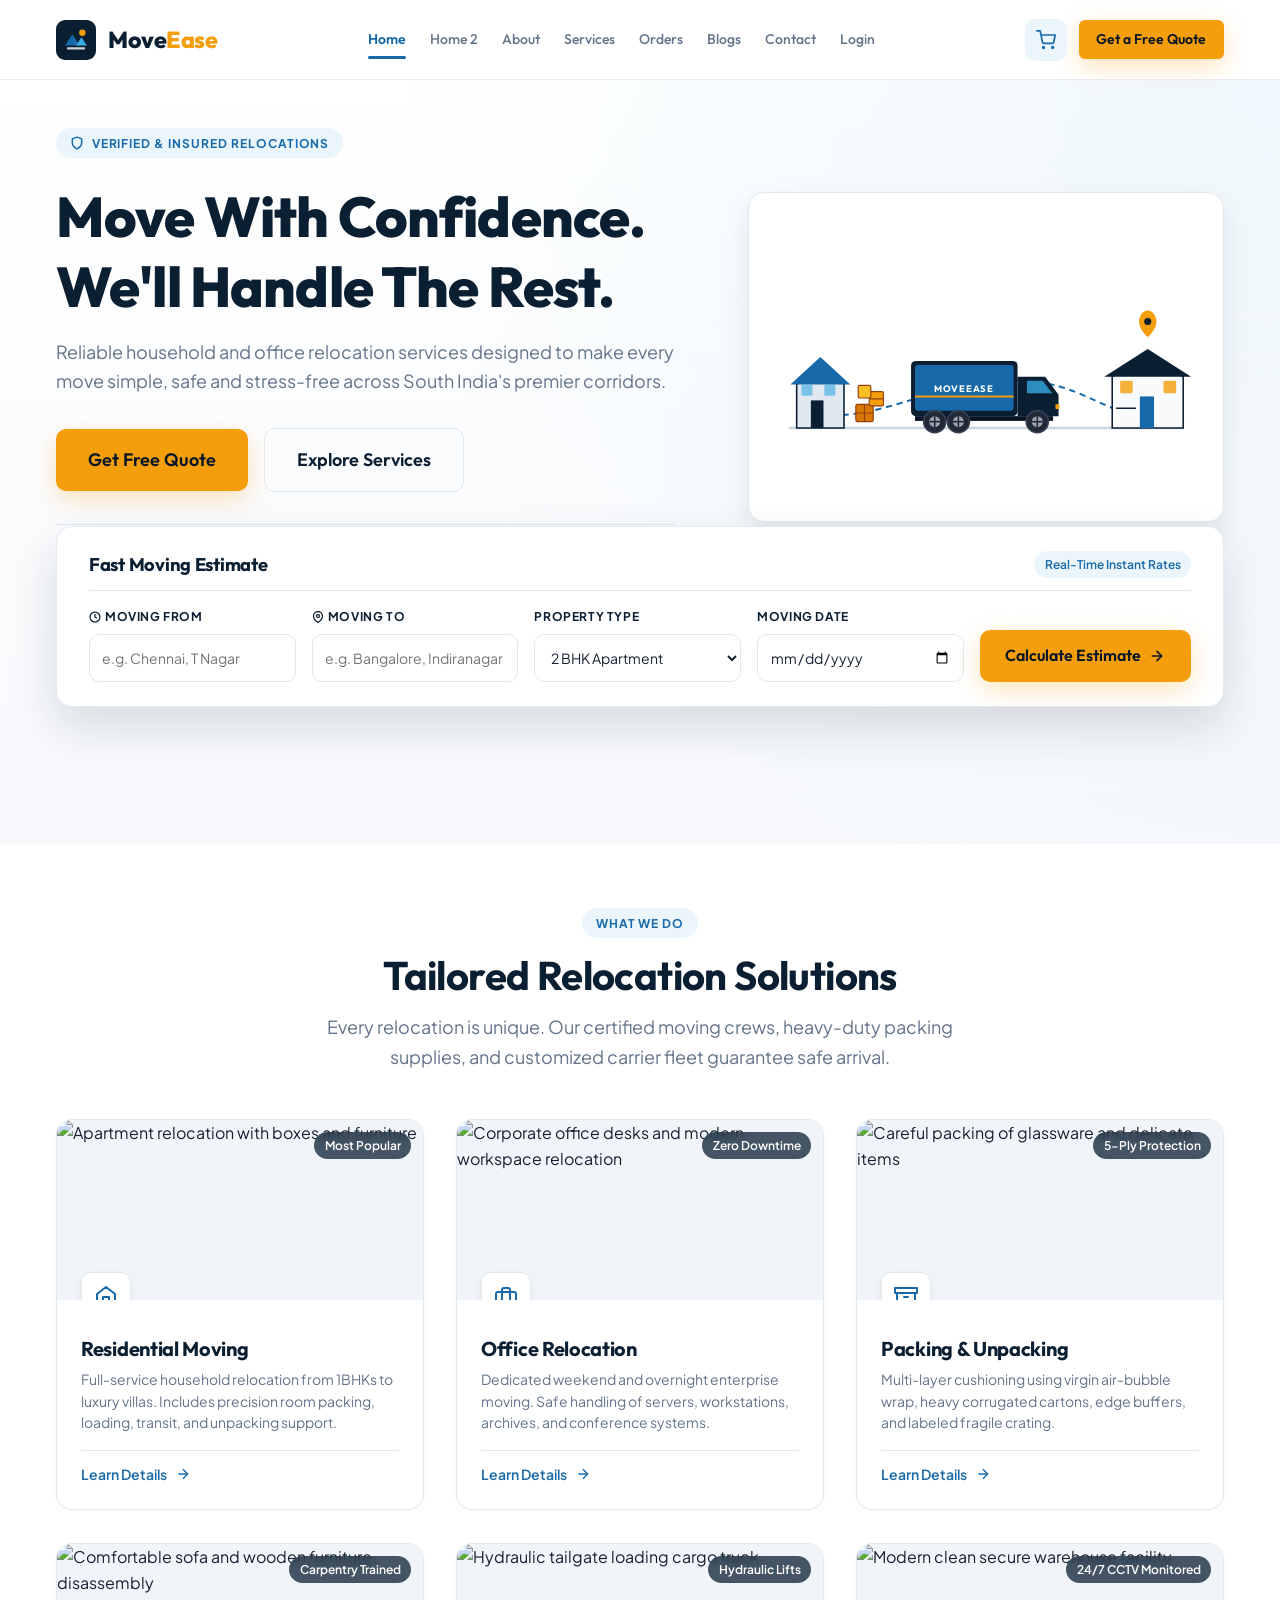
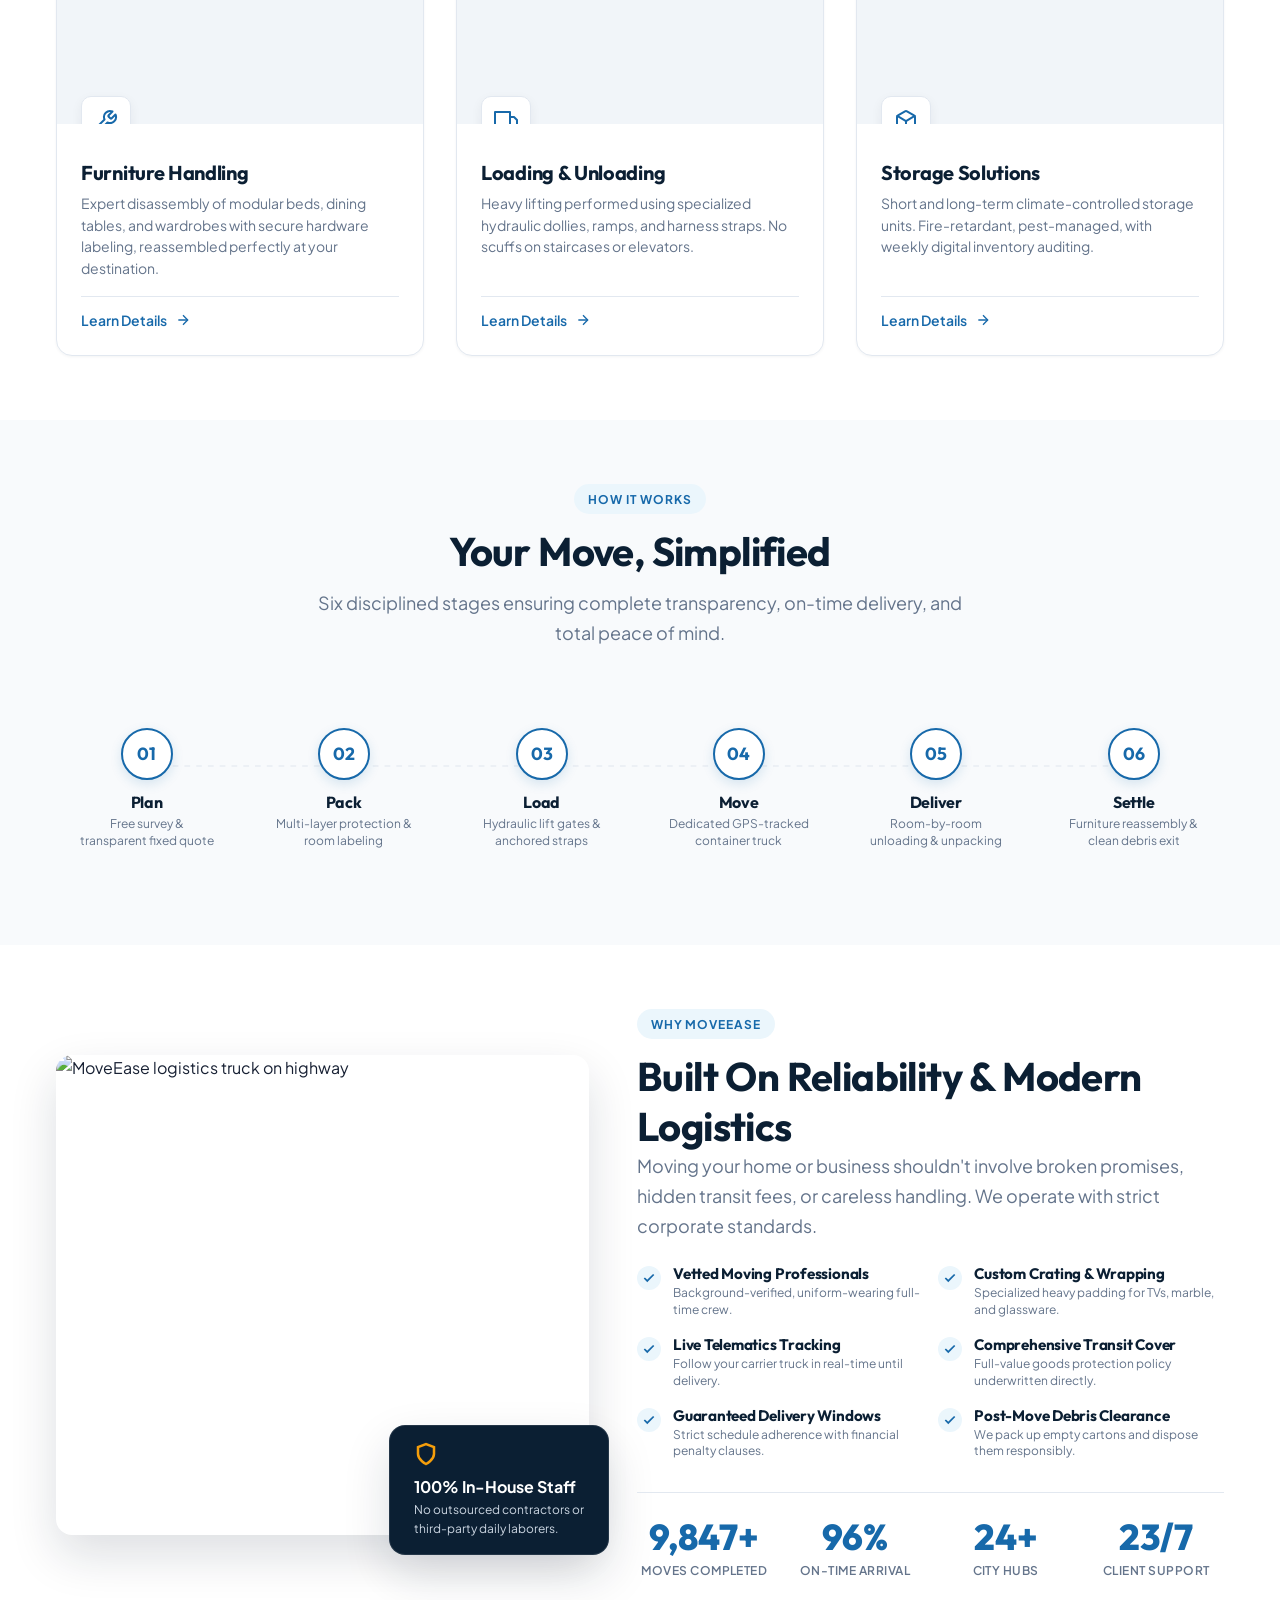
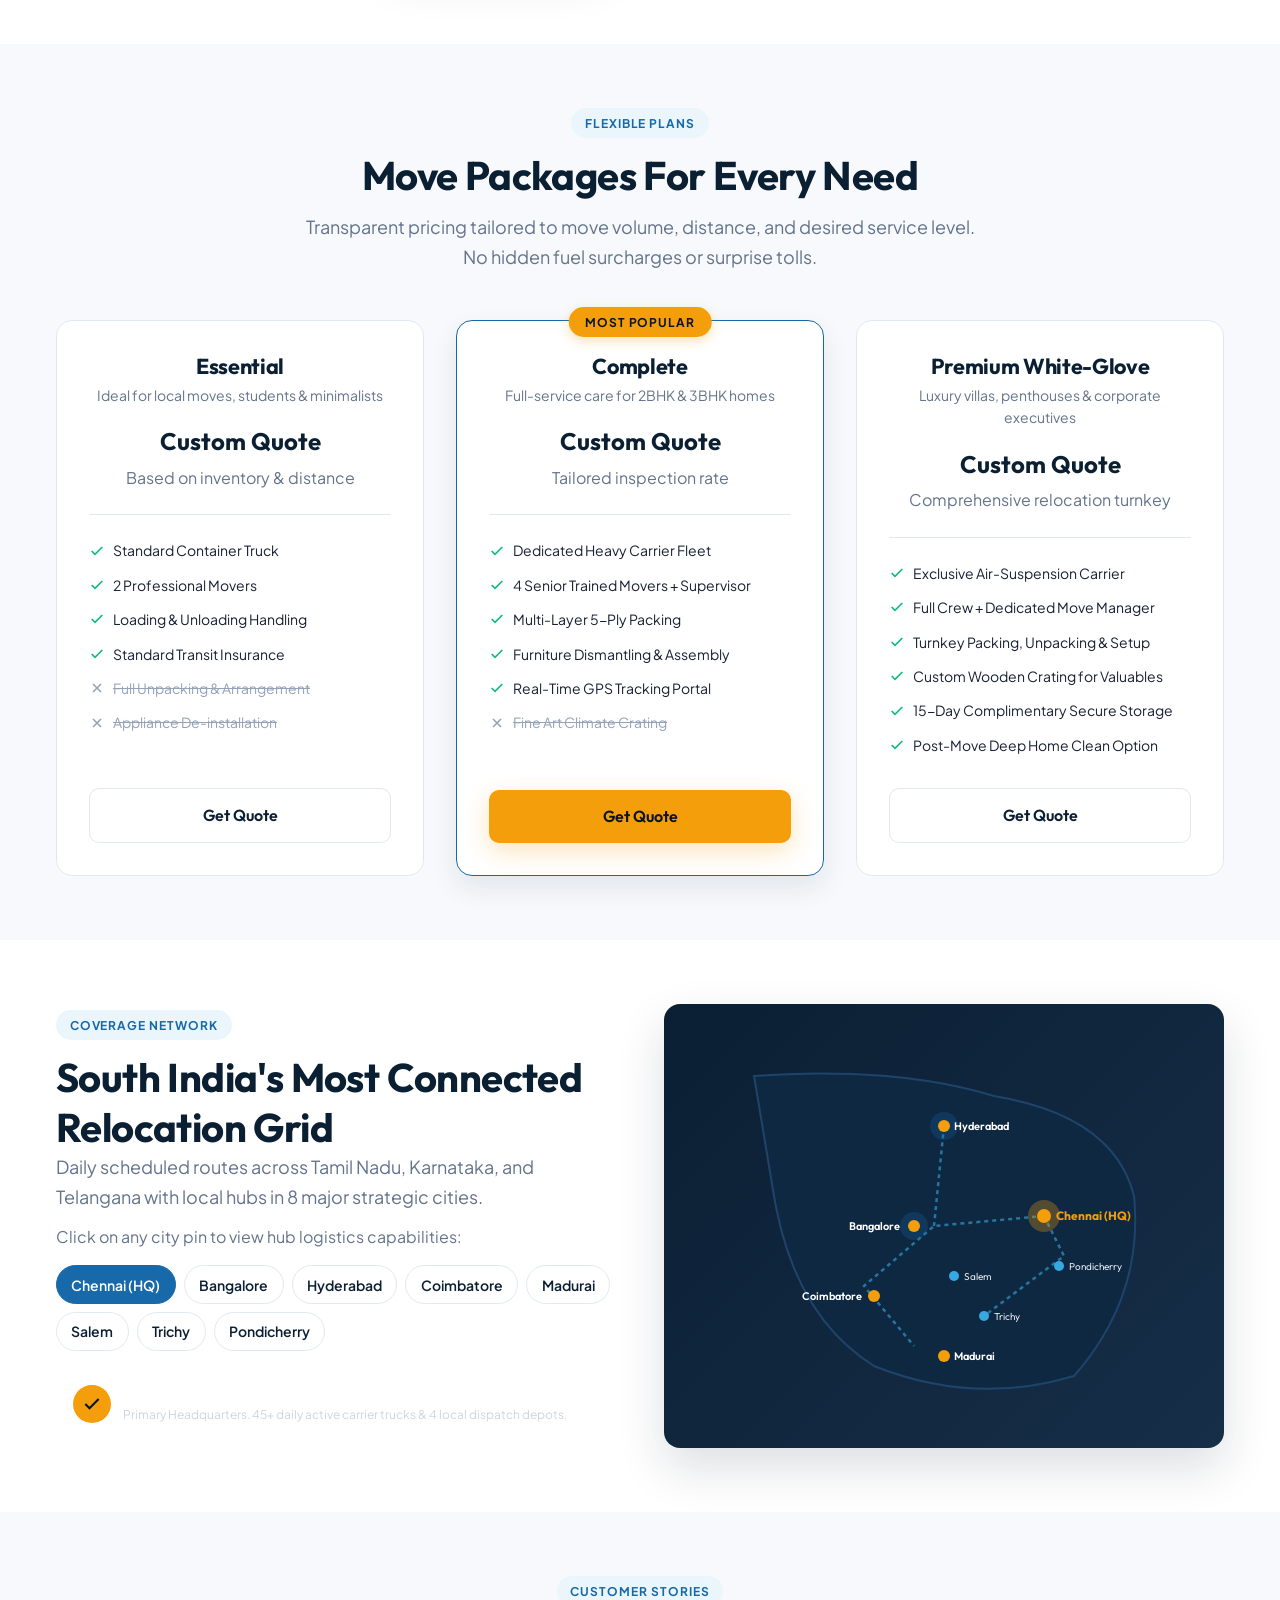
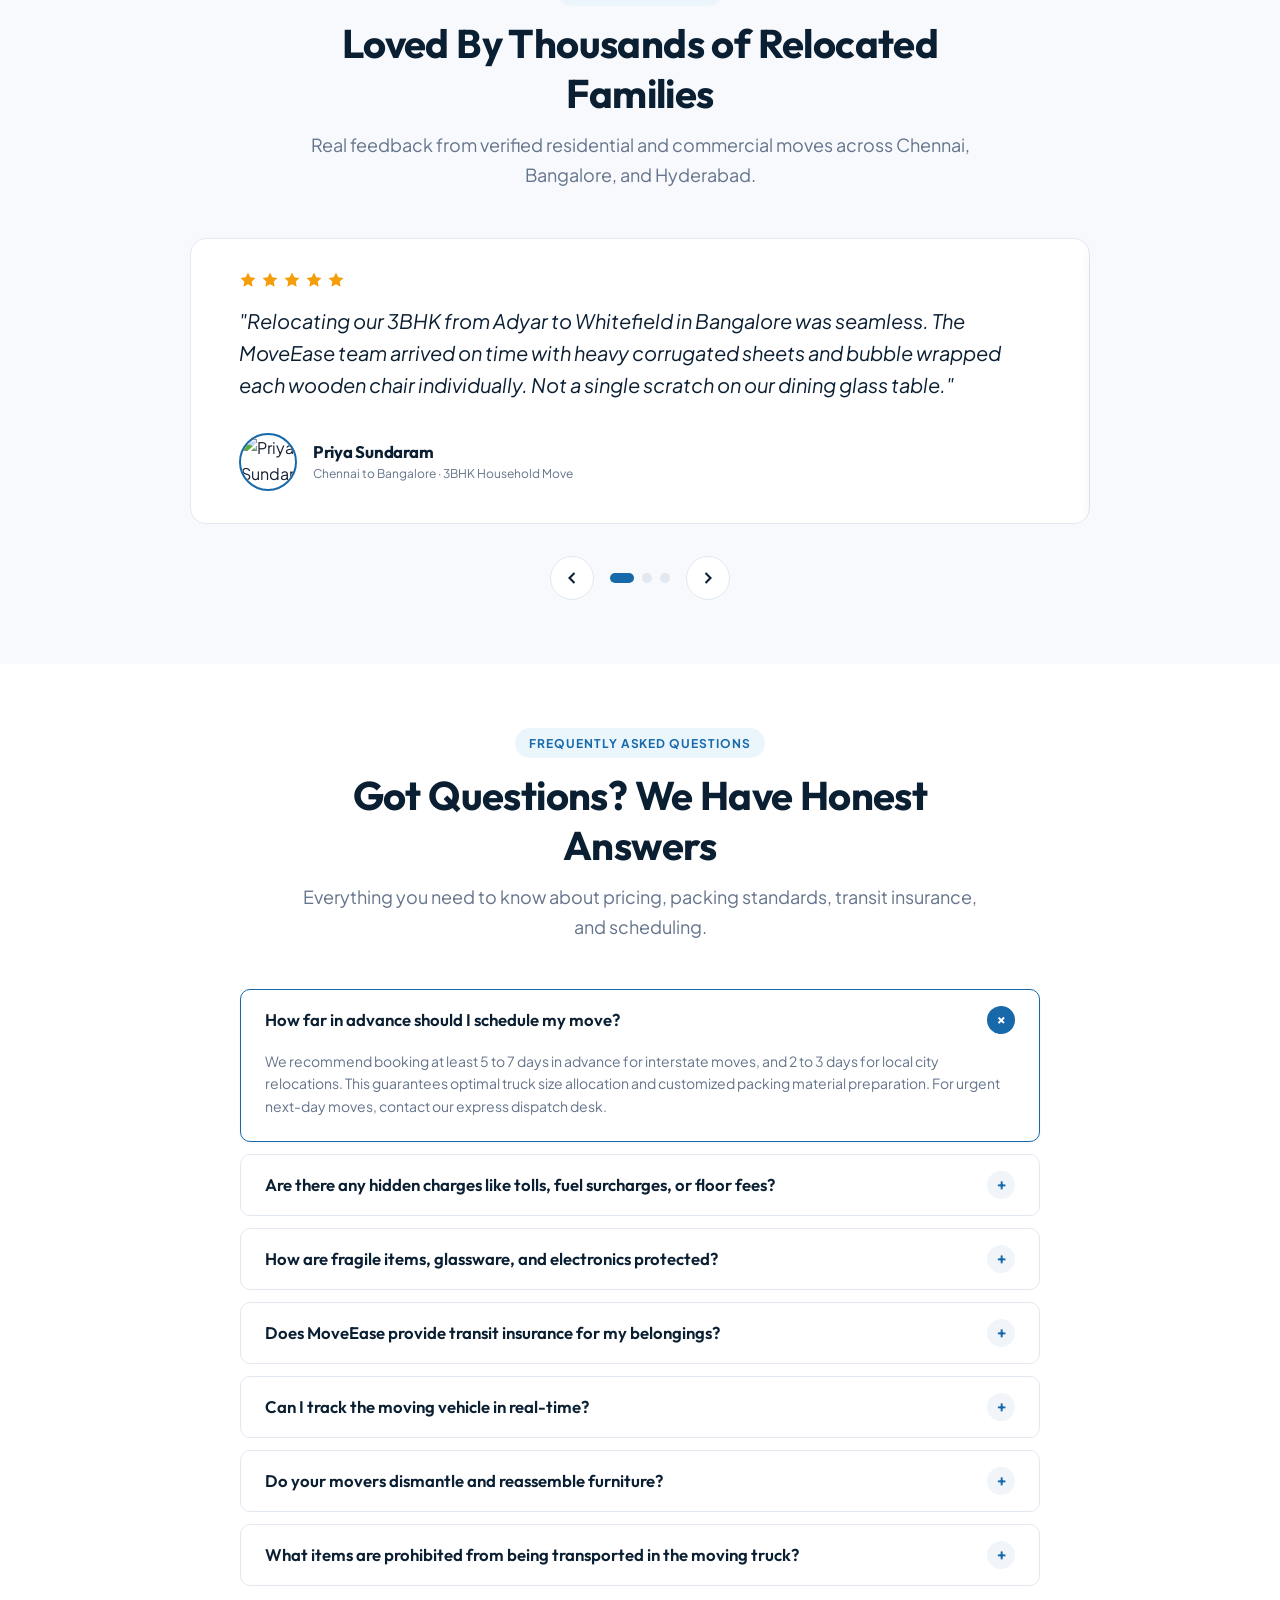
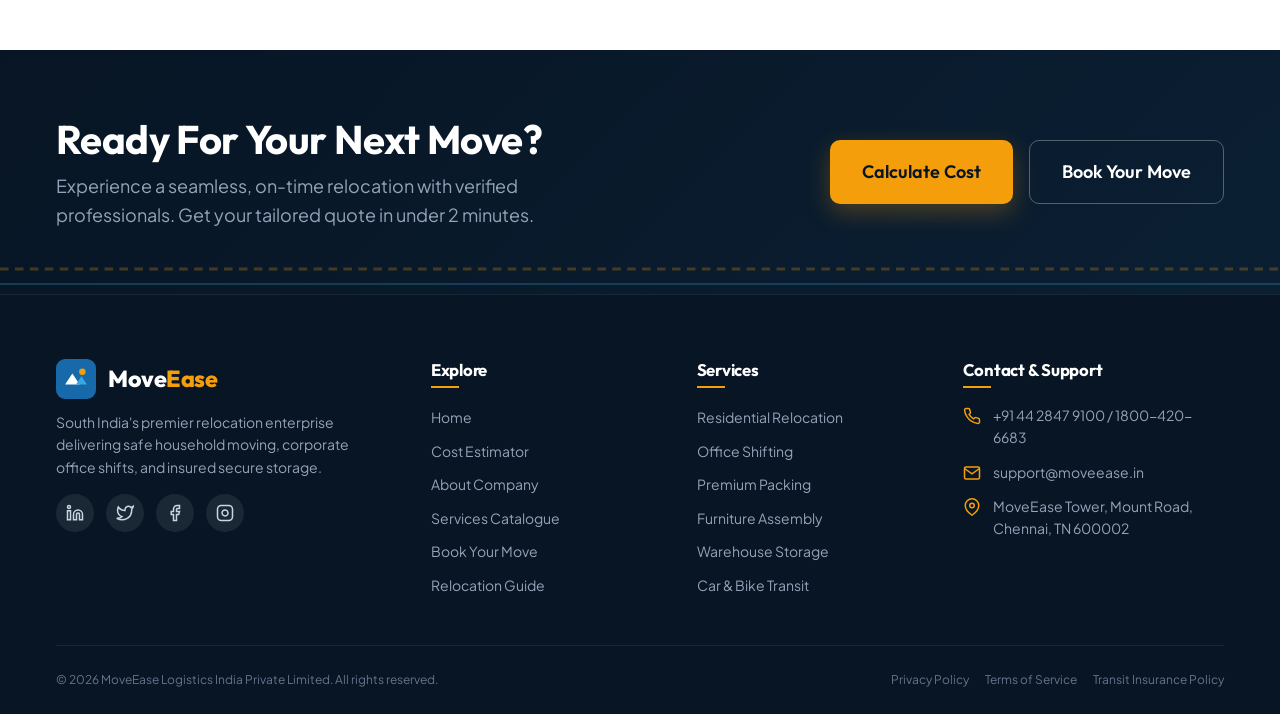
==== index.html @ dd27d850 "Initial commit" ====
<!DOCTYPE html>
<html lang="en">
<head>
  <meta charset="UTF-8">
  <meta name="viewport" content="width=device-width, initial-scale=1.0">
  <title>MoveEase — Premium Relocation & Moving Services</title>
  <meta name="description" content="MoveEase provides reliable household and office relocation services across India. Safe packing, GPS-tracked transportation, and stress-free moving.">
  <link rel="stylesheet" href="css/style.css">
  <link rel="stylesheet" href="css/animations.css">
  <link rel="stylesheet" href="css/responsive.css">
</head>
<body>

  <!-- ========================================================================
       STICKY GLOBAL NAVBAR
       ======================================================================== -->
  <header class="site-header" id="siteHeader">
    <div class="container header-inner">
      <!-- Original Brand Logo & Wordmark -->
      <a href="index.html" class="brand-logo" aria-label="MoveEase Home">
        <svg viewBox="0 0 44 44" fill="none" xmlns="http://www.w3.org/2000/svg" aria-hidden="true">
          <rect width="44" height="44" rx="10" fill="#0B1F33" />
          <path d="M10 28L18 16L26 28H10Z" fill="#1769AA" />
          <path d="M22 28L28 19L34 28H22Z" fill="#36A9E1" />
          <circle cx="29" cy="14" r="3.5" fill="#F59E0B" />
          <rect x="12" y="30" width="20" height="2.5" rx="1" fill="#FFFFFF" opacity="0.8" />
        </svg>
        <span>Move<span class="accent">Ease</span></span>
      </a>

      <!-- Desktop Navigation Links -->
      <nav class="nav-links" aria-label="Main Navigation">
        <a href="index.html" class="nav-link active">Home</a>
        <a href="home2.html" class="nav-link">Home 2</a>
        <a href="about.html" class="nav-link">About</a>
        <a href="services.html" class="nav-link">Services</a>
        <a href="orders.html" class="nav-link">Orders</a>
        <a href="blogs.html" class="nav-link">Blogs</a>
        <a href="contact.html" class="nav-link">Contact</a>
        <a href="login.html" class="nav-link">Login</a>
      </nav>

      <!-- Header Actions (Basket & CTA) -->
      <div class="header-actions">
        <button type="button" class="basket-btn" aria-label="View cart" title="Shopping Cart" id="cartToggleBtn">
          <svg width="20" height="20" viewBox="0 0 24 24" fill="none" stroke="currentColor" stroke-width="2" stroke-linecap="round" stroke-linejoin="round" aria-hidden="true">
            <circle cx="9" cy="21" r="1"></circle>
            <circle cx="20" cy="21" r="1"></circle>
            <path d="M1 1h4l2.68 13.39a2 2 0 0 0 2 1.61h9.72a2 2 0 0 0 2-1.61L23 6H6"></path>
          </svg>
          <span class="basket-badge" style="display: none;">0</span>
        </button>
        <a href="orders.html" class="btn btn-primary btn-sm">Get a Free Quote</a>
        <button type="button" class="mobile-toggle" aria-label="Toggle navigation menu" aria-expanded="false" aria-controls="mobileDrawer">
          <span></span>
          <span></span>
          <span></span>
        </button>
      </div>
    </div>

    <!-- Cart Dropdown -->
    <div class="cart-dropdown" id="cartDropdown">
      <div class="cart-dropdown-header">
        <h4>Your Cart</h4>
        <button type="button" class="cart-close-btn" id="cartCloseBtn" aria-label="Close cart">
          <svg width="18" height="18" viewBox="0 0 24 24" fill="none" stroke="currentColor" stroke-width="2" stroke-linecap="round" stroke-linejoin="round"><line x1="18" y1="6" x2="6" y2="18"></line><line x1="6" y1="6" x2="18" y2="18"></line></svg>
        </button>
      </div>
      <div class="cart-dropdown-body" id="cartDropdownBody">
        <div class="cart-empty-msg" id="cartEmptyMsg">
          <svg width="40" height="40" viewBox="0 0 24 24" fill="none" stroke="currentColor" stroke-width="1.5" stroke-linecap="round" stroke-linejoin="round"><circle cx="9" cy="21" r="1"></circle><circle cx="20" cy="21" r="1"></circle><path d="M1 1h4l2.68 13.39a2 2 0 0 0 2 1.61h9.72a2 2 0 0 0 2-1.61L23 6H6"></path></svg>
          <p>Your cart is empty</p>
        </div>
      </div>
      <div class="cart-dropdown-footer" id="cartDropdownFooter" style="display:none;">
        <a href="orders.html" class="btn btn-primary" style="width:100%;">Proceed to Checkout</a>
      </div>
    </div>
  </header>

  <!-- Mobile Drawer & Overlay -->
  <div class="mobile-drawer-overlay" id="mobileOverlay"></div>
  <aside class="mobile-drawer" id="mobileDrawer" aria-label="Mobile Navigation Drawer">
    <div class="mobile-drawer-header">
      <div class="brand-logo">
        <svg width="34" height="34" viewBox="0 0 44 44" fill="none" xmlns="http://www.w3.org/2000/svg" aria-hidden="true">
          <rect width="44" height="44" rx="10" fill="#0B1F33" />
          <path d="M10 28L18 16L26 28H10Z" fill="#1769AA" />
          <path d="M22 28L28 19L34 28H22Z" fill="#36A9E1" />
          <circle cx="29" cy="14" r="3.5" fill="#F59E0B" />
        </svg>
        <span>Move<span class="accent">Ease</span></span>
      </div>
      <button type="button" class="mobile-close-btn" aria-label="Close menu">
        <svg width="20" height="20" viewBox="0 0 24 24" fill="none" stroke="currentColor" stroke-width="2" stroke-linecap="round" stroke-linejoin="round">
          <line x1="18" y1="6" x2="6" y2="18"></line>
          <line x1="6" y1="6" x2="18" y2="18"></line>
        </svg>
      </button>
    </div>
    <nav class="mobile-nav-list">
      <a href="index.html" class="mobile-nav-link active">Home</a>
      <a href="home2.html" class="mobile-nav-link">Home 2 (Estimator)</a>
      <a href="about.html" class="mobile-nav-link">About MoveEase</a>
      <a href="services.html" class="mobile-nav-link">Our Services</a>
      <a href="orders.html" class="mobile-nav-link">Book a Move</a>
      <a href="blogs.html" class="mobile-nav-link">Relocation Blogs</a>
      <a href="contact.html" class="mobile-nav-link">Contact Us</a>
      <a href="login.html" class="mobile-nav-link">Login</a>
    </nav>
    <div style="margin-top: auto; padding-top: var(--space-5);">
      <a href="orders.html" class="btn btn-primary" style="width: 100%;">Get a Free Quote</a>
    </div>
  </aside>

  <main>
    <!-- ======================================================================
         1. HERO SECTION (With Original Animated SVG Sequence + Photo Backdrop)
         ====================================================================== -->
    <section class="hero-home" aria-labelledby="hero-title">
      <div class="container">
        <div class="hero-grid">
          <!-- Left: Hero Headline & Action -->
          <div class="hero-content reveal reveal-up">
            <span class="section-tag">
              <svg width="14" height="14" viewBox="0 0 24 24" fill="none" stroke="currentColor" stroke-width="2.5" stroke-linecap="round" stroke-linejoin="round"><path d="M12 22s8-4 8-10V5l-8-3-8 3v7c0 6 8 10 8 10z"></path></svg>
              Verified & Insured Relocations
            </span>
            <h1 id="hero-title" class="hero-headline">Move With Confidence.<br>We'll Handle The Rest.</h1>
            <p class="hero-lead">
              Reliable household and office relocation services designed to make every move simple, safe and stress-free across South India's premier corridors.
            </p>
            <div class="hero-ctas">
              <a href="#quick-quote" class="btn btn-primary btn-lg">Get Free Quote</a>
              <a href="services.html" class="btn btn-outline btn-lg">Explore Services</a>
            </div>
            <div class="hero-trust-badges">
              <div class="trust-item">
                <svg width="18" height="18" viewBox="0 0 24 24" fill="none" stroke="currentColor" stroke-width="2.5" stroke-linecap="round" stroke-linejoin="round"><polyline points="20 6 9 17 4 12"></polyline></svg>
                <span>Zero Transit Damage Guarantee</span>
              </div>
              <div class="trust-item">
                <svg width="18" height="18" viewBox="0 0 24 24" fill="none" stroke="currentColor" stroke-width="2.5" stroke-linecap="round" stroke-linejoin="round"><polyline points="20 6 9 17 4 12"></polyline></svg>
                <span>GPS Live Truck Telematics</span>
              </div>
              <div class="trust-item">
                <svg width="18" height="18" viewBox="0 0 24 24" fill="none" stroke="currentColor" stroke-width="2.5" stroke-linecap="round" stroke-linejoin="round"><polyline points="20 6 9 17 4 12"></polyline></svg>
                <span>Transparent Flat Pricing</span>
              </div>
            </div>
          </div>

          <!-- Right: Original Animated SVG Sequence (House -> Boxes -> Truck -> New House) -->
          <div class="hero-visual-card reveal reveal-right delay-2">
            <div class="hero-visual-photo-backdrop" aria-hidden="true"></div>
            <div class="svg-animation-container">
              <svg viewBox="0 0 540 280" fill="none" xmlns="http://www.w3.org/2000/svg" style="width: 100%; height: 100%;" aria-label="Animated moving sequence from old house through moving truck to new destination">
                <!-- Ground Road & Line -->
                <line x1="20" y1="230" x2="520" y2="230" stroke="#CBD5E1" stroke-width="3" />
                <path d="M 60 215 C 160 215, 200 170, 310 170 C 390 170, 420 215, 480 215" class="anim-route-line" stroke="#1769AA" stroke-width="2.5" fill="none" />

                <!-- Origin House (Left) -->
                <g id="originHouse">
                  <path d="M30 230 V175 L60 145 L90 175 V230 Z" fill="#E2E8F0" stroke="#0B1F33" stroke-width="2" />
                  <path d="M22 175 L60 140 L98 175 Z" fill="#1769AA" />
                  <rect x="48" y="195" width="16" height="35" fill="#0B1F33" />
                  <rect x="36" y="175" width="14" height="14" fill="#36A9E1" opacity="0.6" rx="2" />
                  <rect x="65" y="175" width="14" height="14" fill="#36A9E1" opacity="0.6" rx="2" />
                </g>

                <!-- Stacked Cargo Boxes -->
                <g class="anim-box-1">
                  <rect x="105" y="200" width="22" height="22" rx="2" fill="#D97706" stroke="#92400E" stroke-width="1.5" />
                  <line x1="105" y1="211" x2="127" y2="211" stroke="#92400E" stroke-width="1.5" />
                  <line x1="116" y1="200" x2="116" y2="222" stroke="#92400E" stroke-width="1.5" />
                </g>
                <g class="anim-box-2">
                  <rect x="122" y="184" width="18" height="18" rx="2" fill="#F59E0B" stroke="#92400E" stroke-width="1.5" />
                  <line x1="122" y1="193" x2="140" y2="193" stroke="#92400E" stroke-width="1.5" />
                </g>
                <g class="anim-box-3">
                  <rect x="108" y="176" width="16" height="16" rx="2" fill="#FBBF24" stroke="#92400E" stroke-width="1.5" />
                </g>

                <!-- Animated Moving Truck (Drifting with Rotating Wheels) -->
                <g class="anim-truck">
                  <!-- Truck Container Body -->
                  <rect x="175" y="145" width="135" height="70" rx="6" fill="#0B1F33" />
                  <rect x="180" y="150" width="125" height="58" fill="#1769AA" rx="4" />
                  <text x="242" y="184" fill="#FFFFFF" font-family="'Outfit', sans-serif" font-weight="700" font-size="12" text-anchor="middle" letter-spacing="1">MOVEEASE</text>
                  <line x1="180" y1="190" x2="305" y2="190" stroke="#F59E0B" stroke-width="2.5" />

                  <!-- Truck Cabin -->
                  <path d="M310 165 H345 L362 188 V215 H310 Z" fill="#0B1F33" />
                  <!-- Windshield -->
                  <path d="M322 170 H342 L354 186 H322 Z" fill="#36A9E1" opacity="0.8" />
                  <!-- Headlight -->
                  <rect x="358" y="200" width="5" height="6" rx="1" fill="#F59E0B" />
                  <!-- Chassis Beam -->
                  <rect x="180" y="215" width="175" height="6" fill="#071524" />

                  <!-- Front Wheel with Spin -->
                  <g transform="translate(335, 222)">
                    <circle cx="0" cy="0" r="14" fill="#1F2937" stroke="#374151" stroke-width="2" />
                    <circle cx="0" cy="0" r="7" fill="#9CA3AF" />
                    <g class="anim-wheel">
                      <line x1="0" y1="-7" x2="0" y2="7" stroke="#1F2937" stroke-width="2" />
                      <line x1="-7" y1="0" x2="7" y2="0" stroke="#1F2937" stroke-width="2" />
                    </g>
                  </g>

                  <!-- Rear Wheel 1 with Spin -->
                  <g transform="translate(205, 222)">
                    <circle cx="0" cy="0" r="14" fill="#1F2937" stroke="#374151" stroke-width="2" />
                    <circle cx="0" cy="0" r="7" fill="#9CA3AF" />
                    <g class="anim-wheel">
                      <line x1="0" y1="-7" x2="0" y2="7" stroke="#1F2937" stroke-width="2" />
                      <line x1="-7" y1="0" x2="7" y2="0" stroke="#1F2937" stroke-width="2" />
                    </g>
                  </g>

                  <!-- Rear Wheel 2 with Spin -->
                  <g transform="translate(235, 222)">
                    <circle cx="0" cy="0" r="14" fill="#1F2937" stroke="#374151" stroke-width="2" />
                    <circle cx="0" cy="0" r="7" fill="#9CA3AF" />
                    <g class="anim-wheel">
                      <line x1="0" y1="-7" x2="0" y2="7" stroke="#1F2937" stroke-width="2" />
                      <line x1="-7" y1="0" x2="7" y2="0" stroke="#1F2937" stroke-width="2" />
                    </g>
                  </g>
                </g>

                <!-- Destination House (Right) -->
                <g id="destHouse">
                  <path d="M430 230 V165 L475 135 L520 165 V230 Z" fill="#F8FAFC" stroke="#0B1F33" stroke-width="2" />
                  <path d="M420 165 L475 130 L530 165 Z" fill="#0B1F33" />
                  <rect x="465" y="190" width="18" height="40" fill="#1769AA" />
                  <rect x="440" y="170" width="16" height="16" fill="#F59E0B" opacity="0.8" rx="2" />
                  <rect x="495" y="170" width="16" height="16" fill="#F59E0B" opacity="0.8" rx="2" />
                  <!-- Balcony Line -->
                  <line x1="435" y1="205" x2="460" y2="205" stroke="#0B1F33" stroke-width="2" />
                </g>

                <!-- Animated Destination Pin -->
                <g class="anim-pin" transform="translate(475, 115)">
                  <path d="M0 0 C-7 -7, -11 -13, -11 -20 C-11 -28, -5 -34, 0 -34 C5 -34, 11 -28, 11 -20 C11 -13, 7 -7, 0 0 Z" fill="#F59E0B" />
                  <circle cx="0" cy="-20" r="4.5" fill="#0B1F33" />
                </g>
              </svg>
            </div>
          </div>
        </div>

        <!-- Overlapping Quick Quote Calculator Bar -->
        <div class="hero-floating-quote reveal reveal-up delay-3" id="quick-quote">
          <div class="quote-card">
            <div class="quote-card-header">
              <h3>Fast Moving Estimate</h3>
              <span class="badge badge-blue">Real-Time Instant Rates</span>
            </div>
            <form id="heroQuickQuoteForm" action="home2.html" method="GET">
              <div class="quote-form-grid">
                <div class="form-group">
                  <label for="hqFrom" class="form-label">
                    <svg width="12" height="12" viewBox="0 0 24 24" fill="none" stroke="currentColor" stroke-width="2.5"><circle cx="12" cy="12" r="10"></circle><polyline points="12 6 12 12 16 14"></polyline></svg>
                    Moving From
                  </label>
                  <input type="text" id="hqFrom" name="pickup" class="form-control" placeholder="e.g. Chennai, T Nagar" required>
                </div>
                <div class="form-group">
                  <label for="hqTo" class="form-label">
                    <svg width="12" height="12" viewBox="0 0 24 24" fill="none" stroke="currentColor" stroke-width="2.5"><path d="M21 10c0 7-9 13-9 13s-9-6-9-13a9 9 0 0 1 18 0z"></path><circle cx="12" cy="10" r="3"></circle></svg>
                    Moving To
                  </label>
                  <input type="text" id="hqTo" name="dest" class="form-control" placeholder="e.g. Bangalore, Indiranagar" required>
                </div>
                <div class="form-group">
                  <label for="hqType" class="form-label">Property Type</label>
                  <select id="hqType" name="prop" class="form-control" required>
                    <option value="1bhk">1 BHK Apartment</option>
                    <option value="2bhk" selected>2 BHK Apartment</option>
                    <option value="3bhk">3 BHK Apartment</option>
                    <option value="4bhk">4 BHK / Duplex</option>
                    <option value="villa">Independent Villa</option>
                    <option value="office">Corporate Office</option>
                  </select>
                </div>
                <div class="form-group">
                  <label for="hqDate" class="form-label">Moving Date</label>
                  <input type="date" id="hqDate" name="date" class="form-control" required>
                </div>
                <input type="hidden" name="autocalc" value="true">
                <button type="submit" class="btn btn-primary btn-icon-right">
                  <span>Calculate Estimate</span>
                  <svg width="16" height="16" viewBox="0 0 24 24" fill="none" stroke="currentColor" stroke-width="2.5" stroke-linecap="round" stroke-linejoin="round"><line x1="5" y1="12" x2="19" y2="12"></line><polyline points="12 5 19 12 12 19"></polyline></svg>
                </button>
              </div>
            </form>
          </div>
        </div>
      </div>
    </section>

    <!-- ======================================================================
         2. CORE SECTION: SERVICES OVERVIEW (6 Cards with custom SVG + Photo)
         ====================================================================== -->
    <section class="section section-white" id="services-overview" aria-labelledby="services-heading">
      <div class="container">
        <div class="section-header reveal reveal-up">
          <span class="section-tag">What We Do</span>
          <h2 id="services-heading">Tailored Relocation Solutions</h2>
          <p class="text-lead">
            Every relocation is unique. Our certified moving crews, heavy-duty packing supplies, and customized carrier fleet guarantee safe arrival.
          </p>
        </div>

        <div class="services-grid">
          <!-- Card 1: Residential Moving -->
          <article class="service-card reveal reveal-up delay-1">
            <div class="service-card-media">
              <img src="https://images.unsplash.com/photo-1600585154340-be6161a56a0c?auto=format&fit=crop&w=600&q=80" alt="Apartment relocation with boxes and furniture" class="service-card-img" loading="lazy">
              <span class="service-card-badge">Most Popular</span>
              <div class="service-card-icon-wrap" aria-hidden="true">
                <svg width="24" height="24" viewBox="0 0 24 24" fill="none" stroke="currentColor" stroke-width="2" stroke-linecap="round" stroke-linejoin="round">
                  <path d="M3 9l9-7 9 7v11a2 2 0 0 1-2 2H5a2 2 0 0 1-2-2z"></path>
                  <polyline points="9 22 9 12 15 12 15 22"></polyline>
                </svg>
              </div>
            </div>
            <div class="service-card-body">
              <h3 class="service-card-title">Residential Moving</h3>
              <p class="service-card-text">
                Full-service household relocation from 1BHKs to luxury villas. Includes precision room packing, loading, transit, and unpacking support.
              </p>
              <div class="service-card-footer">
                <a href="services.html#residential" class="link-arrow">
                  <span>Learn Details</span>
                  <svg width="16" height="16" viewBox="0 0 24 24" fill="none" stroke="currentColor" stroke-width="2"><line x1="5" y1="12" x2="19" y2="12"></line><polyline points="12 5 19 12 12 19"></polyline></svg>
                </a>
              </div>
            </div>
          </article>

          <!-- Card 2: Office Relocation -->
          <article class="service-card reveal reveal-up delay-2">
            <div class="service-card-media">
              <img src="https://images.unsplash.com/photo-1497366216548-37526070297c?auto=format&fit=crop&w=600&q=80" alt="Corporate office desks and modern workspace relocation" class="service-card-img" loading="lazy">
              <span class="service-card-badge">Zero Downtime</span>
              <div class="service-card-icon-wrap" aria-hidden="true">
                <svg width="24" height="24" viewBox="0 0 24 24" fill="none" stroke="currentColor" stroke-width="2" stroke-linecap="round" stroke-linejoin="round">
                  <rect x="2" y="7" width="20" height="14" rx="2" ry="2"></rect>
                  <path d="M16 21V5a2 2 0 0 0-2-2h-4a2 2 0 0 0-2 2v16"></path>
                </svg>
              </div>
            </div>
            <div class="service-card-body">
              <h3 class="service-card-title">Office Relocation</h3>
              <p class="service-card-text">
                Dedicated weekend and overnight enterprise moving. Safe handling of servers, workstations, archives, and conference systems.
              </p>
              <div class="service-card-footer">
                <a href="services.html#office" class="link-arrow">
                  <span>Learn Details</span>
                  <svg width="16" height="16" viewBox="0 0 24 24" fill="none" stroke="currentColor" stroke-width="2"><line x1="5" y1="12" x2="19" y2="12"></line><polyline points="12 5 19 12 12 19"></polyline></svg>
                </a>
              </div>
            </div>
          </article>

          <!-- Card 3: Packing & Unpacking -->
          <article class="service-card reveal reveal-up delay-3">
            <div class="service-card-media">
              <img src="https://images.unsplash.com/photo-1600585152220-90363fe7e115?auto=format&fit=crop&w=600&q=80" alt="Careful packing of glassware and delicate items" class="service-card-img" loading="lazy">
              <span class="service-card-badge">5-Ply Protection</span>
              <div class="service-card-icon-wrap" aria-hidden="true">
                <svg width="24" height="24" viewBox="0 0 24 24" fill="none" stroke="currentColor" stroke-width="2" stroke-linecap="round" stroke-linejoin="round">
                  <polyline points="21 8 21 21 3 21 3 8"></polyline>
                  <rect x="1" y="3" width="22" height="5"></rect>
                  <line x1="10" y1="12" x2="14" y2="12"></line>
                </svg>
              </div>
            </div>
            <div class="service-card-body">
              <h3 class="service-card-title">Packing & Unpacking</h3>
              <p class="service-card-text">
                Multi-layer cushioning using virgin air-bubble wrap, heavy corrugated cartons, edge buffers, and labeled fragile crating.
              </p>
              <div class="service-card-footer">
                <a href="services.html#packing" class="link-arrow">
                  <span>Learn Details</span>
                  <svg width="16" height="16" viewBox="0 0 24 24" fill="none" stroke="currentColor" stroke-width="2"><line x1="5" y1="12" x2="19" y2="12"></line><polyline points="12 5 19 12 12 19"></polyline></svg>
                </a>
              </div>
            </div>
          </article>

          <!-- Card 4: Furniture Handling -->
          <article class="service-card reveal reveal-up delay-1">
            <div class="service-card-media">
              <img src="https://images.unsplash.com/photo-1555041469-a586c61ea9bc?auto=format&fit=crop&w=600&q=80" alt="Comfortable sofa and wooden furniture disassembly" class="service-card-img" loading="lazy">
              <span class="service-card-badge">Carpentry Trained</span>
              <div class="service-card-icon-wrap" aria-hidden="true">
                <svg width="24" height="24" viewBox="0 0 24 24" fill="none" stroke="currentColor" stroke-width="2" stroke-linecap="round" stroke-linejoin="round">
                  <path d="M14.7 6.3a1 1 0 0 0 0 1.4l1.6 1.6a1 1 0 0 0 1.4 0l3.77-3.77a6 6 0 0 1-7.94 7.94l-6.91 6.91a2.12 2.12 0 0 1-3-3l6.91-6.91a6 6 0 0 1 7.94-7.94l-3.76 3.76z"></path>
                </svg>
              </div>
            </div>
            <div class="service-card-body">
              <h3 class="service-card-title">Furniture Handling</h3>
              <p class="service-card-text">
                Expert disassembly of modular beds, dining tables, and wardrobes with secure hardware labeling, reassembled perfectly at your destination.
              </p>
              <div class="service-card-footer">
                <a href="services.html#furniture" class="link-arrow">
                  <span>Learn Details</span>
                  <svg width="16" height="16" viewBox="0 0 24 24" fill="none" stroke="currentColor" stroke-width="2"><line x1="5" y1="12" x2="19" y2="12"></line><polyline points="12 5 19 12 12 19"></polyline></svg>
                </a>
              </div>
            </div>
          </article>

          <!-- Card 5: Loading & Unloading -->
          <article class="service-card reveal reveal-up delay-2">
            <div class="service-card-media">
              <img src="https://images.unsplash.com/photo-1586528116311-ad8dd3c8310d?auto=format&fit=crop&w=600&q=80" alt="Hydraulic tailgate loading cargo truck" class="service-card-img" loading="lazy">
              <span class="service-card-badge">Hydraulic Lifts</span>
              <div class="service-card-icon-wrap" aria-hidden="true">
                <svg width="24" height="24" viewBox="0 0 24 24" fill="none" stroke="currentColor" stroke-width="2" stroke-linecap="round" stroke-linejoin="round">
                  <rect x="1" y="3" width="15" height="13"></rect>
                  <polygon points="16 8 20 8 23 11 23 16 16 16 16 8"></polygon>
                  <circle cx="5.5" cy="18.5" r="2.5"></circle>
                  <circle cx="18.5" cy="18.5" r="2.5"></circle>
                </svg>
              </div>
            </div>
            <div class="service-card-body">
              <h3 class="service-card-title">Loading & Unloading</h3>
              <p class="service-card-text">
                Heavy lifting performed using specialized hydraulic dollies, ramps, and harness straps. No scuffs on staircases or elevators.
              </p>
              <div class="service-card-footer">
                <a href="services.html#loading" class="link-arrow">
                  <span>Learn Details</span>
                  <svg width="16" height="16" viewBox="0 0 24 24" fill="none" stroke="currentColor" stroke-width="2"><line x1="5" y1="12" x2="19" y2="12"></line><polyline points="12 5 19 12 12 19"></polyline></svg>
                </a>
              </div>
            </div>
          </article>

          <!-- Card 6: Storage Solutions -->
          <article class="service-card reveal reveal-up delay-3">
            <div class="service-card-media">
              <img src="https://images.unsplash.com/photo-1595246140625-573b715d11dc?auto=format&fit=crop&w=600&q=80" alt="Modern clean secure warehouse facility" class="service-card-img" loading="lazy">
              <span class="service-card-badge">24/7 CCTV Monitored</span>
              <div class="service-card-icon-wrap" aria-hidden="true">
                <svg width="24" height="24" viewBox="0 0 24 24" fill="none" stroke="currentColor" stroke-width="2" stroke-linecap="round" stroke-linejoin="round">
                  <path d="M21 16V8a2 2 0 0 0-1-1.73l-7-4a2 2 0 0 0-2 0l-7 4A2 2 0 0 0 3 8v8a2 2 0 0 0 1 1.73l7 4a2 2 0 0 0 2 0l7-4A2 2 0 0 0 21 16z"></path>
                  <polyline points="3.27 6.96 12 12.01 20.73 6.96"></polyline>
                  <line x1="12" y1="22.08" x2="12" y2="12"></line>
                </svg>
              </div>
            </div>
            <div class="service-card-body">
              <h3 class="service-card-title">Storage Solutions</h3>
              <p class="service-card-text">
                Short and long-term climate-controlled storage units. Fire-retardant, pest-managed, with weekly digital inventory auditing.
              </p>
              <div class="service-card-footer">
                <a href="services.html#storage" class="link-arrow">
                  <span>Learn Details</span>
                  <svg width="16" height="16" viewBox="0 0 24 24" fill="none" stroke="currentColor" stroke-width="2"><line x1="5" y1="12" x2="19" y2="12"></line><polyline points="12 5 19 12 12 19"></polyline></svg>
                </a>
              </div>
            </div>
          </article>
        </div>
      </div>
    </section>

    <!-- ======================================================================
         3. OPTIONAL SECTION: PROCESS TIMELINE (6-step visual strip)
         ====================================================================== -->
    <section class="section section-white" style="background-color: #F8FAFC;" aria-labelledby="process-heading">
      <div class="container">
        <div class="section-header reveal reveal-up">
          <span class="section-tag">How It Works</span>
          <h2 id="process-heading">Your Move, Simplified</h2>
          <p class="text-lead">
            Six disciplined stages ensuring complete transparency, on-time delivery, and total peace of mind.
          </p>
        </div>

        <div class="process-strip">
          <div class="process-steps-track">
            <!-- Continuous SVG animated path connecting step markers -->
            <svg class="process-svg-line" viewBox="0 0 1000 10" preserveAspectRatio="none" aria-hidden="true">
              <path d="M 0,5 L 1000,5" class="process-line-draw" />
            </svg>

            <!-- Step 1 -->
            <div class="process-step-item reveal reveal-up delay-1">
              <div class="process-step-num">01</div>
              <h4 class="process-step-title">Plan</h4>
              <p class="process-step-desc">Free survey & transparent fixed quote</p>
            </div>
            <!-- Step 2 -->
            <div class="process-step-item reveal reveal-up delay-2">
              <div class="process-step-num">02</div>
              <h4 class="process-step-title">Pack</h4>
              <p class="process-step-desc">Multi-layer protection & room labeling</p>
            </div>
            <!-- Step 3 -->
            <div class="process-step-item reveal reveal-up delay-3">
              <div class="process-step-num">03</div>
              <h4 class="process-step-title">Load</h4>
              <p class="process-step-desc">Hydraulic lift gates & anchored straps</p>
            </div>
            <!-- Step 4 -->
            <div class="process-step-item reveal reveal-up delay-4">
              <div class="process-step-num">04</div>
              <h4 class="process-step-title">Move</h4>
              <p class="process-step-desc">Dedicated GPS-tracked container truck</p>
            </div>
            <!-- Step 5 -->
            <div class="process-step-item reveal reveal-up delay-5">
              <div class="process-step-num">05</div>
              <h4 class="process-step-title">Deliver</h4>
              <p class="process-step-desc">Room-by-room unloading & unpacking</p>
            </div>
            <!-- Step 6 -->
            <div class="process-step-item reveal reveal-up delay-5">
              <div class="process-step-num">06</div>
              <h4 class="process-step-title">Settle</h4>
              <p class="process-step-desc">Furniture reassembly & clean debris exit</p>
            </div>
          </div>
        </div>
      </div>
    </section>

    <!-- ======================================================================
         4. CORE SECTION: WHY CHOOSE US (Split photo left, checklist right + stats)
         ====================================================================== -->
    <section class="section section-white" id="why-choose-us" aria-labelledby="why-heading">
      <div class="container">
        <div class="split-why-grid">
          <!-- Left: Real Photo + Floating Trust Card -->
          <div class="why-visual-wrap reveal reveal-left">
            <img src="https://images.unsplash.com/photo-1519003722824-194d4455a60c?auto=format&fit=crop&w=800&q=80" alt="MoveEase logistics truck on highway" class="why-photo-main" loading="lazy">
            <div class="why-floating-badge">
              <div class="badge-icon">
                <svg width="24" height="24" viewBox="0 0 24 24" fill="none" stroke="currentColor" stroke-width="2.5"><path d="M12 22s8-4 8-10V5l-8-3-8 3v7c0 6 8 10 8 10z"></path></svg>
              </div>
              <strong>100% In-House Staff</strong>
              <p>No outsourced contractors or third-party daily laborers.</p>
            </div>
          </div>

          <!-- Right: Checklist & Stat Counters -->
          <div class="why-content reveal reveal-right delay-2">
            <span class="section-tag">Why MoveEase</span>
            <h2 id="why-heading">Built On Reliability & Modern Logistics</h2>
            <p class="text-lead">
              Moving your home or business shouldn't involve broken promises, hidden transit fees, or careless handling. We operate with strict corporate standards.
            </p>

            <div class="why-checklist">
              <div class="why-check-item">
                <div class="why-check-icon">
                  <svg width="14" height="14" viewBox="0 0 24 24" fill="none" stroke="currentColor" stroke-width="3"><polyline points="20 6 9 17 4 12"></polyline></svg>
                </div>
                <div class="why-check-text">
                  <h4>Vetted Moving Professionals</h4>
                  <p>Background-verified, uniform-wearing full-time crew.</p>
                </div>
              </div>

              <div class="why-check-item">
                <div class="why-check-icon">
                  <svg width="14" height="14" viewBox="0 0 24 24" fill="none" stroke="currentColor" stroke-width="3"><polyline points="20 6 9 17 4 12"></polyline></svg>
                </div>
                <div class="why-check-text">
                  <h4>Custom Crating & Wrapping</h4>
                  <p>Specialized heavy padding for TVs, marble, and glassware.</p>
                </div>
              </div>

              <div class="why-check-item">
                <div class="why-check-icon">
                  <svg width="14" height="14" viewBox="0 0 24 24" fill="none" stroke="currentColor" stroke-width="3"><polyline points="20 6 9 17 4 12"></polyline></svg>
                </div>
                <div class="why-check-text">
                  <h4>Live Telematics Tracking</h4>
                  <p>Follow your carrier truck in real-time until delivery.</p>
                </div>
              </div>

              <div class="why-check-item">
                <div class="why-check-icon">
                  <svg width="14" height="14" viewBox="0 0 24 24" fill="none" stroke="currentColor" stroke-width="3"><polyline points="20 6 9 17 4 12"></polyline></svg>
                </div>
                <div class="why-check-text">
                  <h4>Comprehensive Transit Cover</h4>
                  <p>Full-value goods protection policy underwritten directly.</p>
                </div>
              </div>

              <div class="why-check-item">
                <div class="why-check-icon">
                  <svg width="14" height="14" viewBox="0 0 24 24" fill="none" stroke="currentColor" stroke-width="3"><polyline points="20 6 9 17 4 12"></polyline></svg>
                </div>
                <div class="why-check-text">
                  <h4>Guaranteed Delivery Windows</h4>
                  <p>Strict schedule adherence with financial penalty clauses.</p>
                </div>
              </div>

              <div class="why-check-item">
                <div class="why-check-icon">
                  <svg width="14" height="14" viewBox="0 0 24 24" fill="none" stroke="currentColor" stroke-width="3"><polyline points="20 6 9 17 4 12"></polyline></svg>
                </div>
                <div class="why-check-text">
                  <h4>Post-Move Debris Clearance</h4>
                  <p>We pack up empty cartons and dispose them responsibly.</p>
                </div>
              </div>
            </div>

            <!-- 4 Animated Stat Counters (Fires Once Upon Entry) -->
            <div class="stats-row">
              <div class="stat-item">
                <div class="stat-number" data-target="10000" data-suffix="+">0</div>
                <div class="stat-label">Moves Completed</div>
              </div>
              <div class="stat-item">
                <div class="stat-number" data-target="98" data-suffix="%">0</div>
                <div class="stat-label">On-Time Arrival</div>
              </div>
              <div class="stat-item">
                <div class="stat-number" data-target="25" data-suffix="+">0</div>
                <div class="stat-label">City Hubs</div>
              </div>
              <div class="stat-item">
                <div class="stat-number" data-target="24" data-suffix="/7">0</div>
                <div class="stat-label">Client Support</div>
              </div>
            </div>
          </div>
        </div>
      </div>
    </section>

    <!-- ======================================================================
         5. CORE SECTION: PACKAGES (3 Pricing Cards with Features)
         ====================================================================== -->
    <section class="section" id="packages" aria-labelledby="packages-heading">
      <div class="container">
        <div class="section-header reveal reveal-up">
          <span class="section-tag">Flexible Plans</span>
          <h2 id="packages-heading">Move Packages For Every Need</h2>
          <p class="text-lead">
            Transparent pricing tailored to move volume, distance, and desired service level. No hidden fuel surcharges or surprise tolls.
          </p>
        </div>

        <div class="packages-grid">
          <!-- Package 1: Essential -->
          <div class="package-card reveal reveal-up delay-1">
            <div class="package-header">
              <h3 class="package-title">Essential</h3>
              <p class="package-subtitle">Ideal for local moves, students & minimalists</p>
              <div class="package-quote-label">Custom Quote</div>
              <p class="text-xs text-secondary" style="margin-top: 4px;">Based on inventory & distance</p>
            </div>
            <ul class="package-features">
              <li class="package-feature-item">
                <svg width="16" height="16" viewBox="0 0 24 24" fill="none" stroke="currentColor" stroke-width="2.5"><polyline points="20 6 9 17 4 12"></polyline></svg>
                <span>Standard Container Truck</span>
              </li>
              <li class="package-feature-item">
                <svg width="16" height="16" viewBox="0 0 24 24" fill="none" stroke="currentColor" stroke-width="2.5"><polyline points="20 6 9 17 4 12"></polyline></svg>
                <span>2 Professional Movers</span>
              </li>
              <li class="package-feature-item">
                <svg width="16" height="16" viewBox="0 0 24 24" fill="none" stroke="currentColor" stroke-width="2.5"><polyline points="20 6 9 17 4 12"></polyline></svg>
                <span>Loading & Unloading Handling</span>
              </li>
              <li class="package-feature-item">
                <svg width="16" height="16" viewBox="0 0 24 24" fill="none" stroke="currentColor" stroke-width="2.5"><polyline points="20 6 9 17 4 12"></polyline></svg>
                <span>Standard Transit Insurance</span>
              </li>
              <li class="package-feature-item disabled">
                <svg width="16" height="16" viewBox="0 0 24 24" fill="none" stroke="currentColor" stroke-width="2.5"><line x1="18" y1="6" x2="6" y2="18"></line><line x1="6" y1="6" x2="18" y2="18"></line></svg>
                <span>Full Unpacking & Arrangement</span>
              </li>
              <li class="package-feature-item disabled">
                <svg width="16" height="16" viewBox="0 0 24 24" fill="none" stroke="currentColor" stroke-width="2.5"><line x1="18" y1="6" x2="6" y2="18"></line><line x1="6" y1="6" x2="18" y2="18"></line></svg>
                <span>Appliance De-installation</span>
              </li>
            </ul>
            <div class="package-actions">
              <a href="orders.html?plan=essential" class="btn btn-outline" style="width: 100%;">Get Quote</a>
            </div>
          </div>

          <!-- Package 2: Complete (Featured / Most Popular) -->
          <div class="package-card featured reveal reveal-up delay-2">
            <div class="package-badge-top">Most Popular</div>
            <div class="package-header">
              <h3 class="package-title">Complete</h3>
              <p class="package-subtitle">Full-service care for 2BHK & 3BHK homes</p>
              <div class="package-quote-label text-blue">Custom Quote</div>
              <p class="text-xs text-secondary" style="margin-top: 4px;">Tailored inspection rate</p>
            </div>
            <ul class="package-features">
              <li class="package-feature-item">
                <svg width="16" height="16" viewBox="0 0 24 24" fill="none" stroke="currentColor" stroke-width="2.5"><polyline points="20 6 9 17 4 12"></polyline></svg>
                <span>Dedicated Heavy Carrier Fleet</span>
              </li>
              <li class="package-feature-item">
                <svg width="16" height="16" viewBox="0 0 24 24" fill="none" stroke="currentColor" stroke-width="2.5"><polyline points="20 6 9 17 4 12"></polyline></svg>
                <span>4 Senior Trained Movers + Supervisor</span>
              </li>
              <li class="package-feature-item">
                <svg width="16" height="16" viewBox="0 0 24 24" fill="none" stroke="currentColor" stroke-width="2.5"><polyline points="20 6 9 17 4 12"></polyline></svg>
                <span>Multi-Layer 5-Ply Packing</span>
              </li>
              <li class="package-feature-item">
                <svg width="16" height="16" viewBox="0 0 24 24" fill="none" stroke="currentColor" stroke-width="2.5"><polyline points="20 6 9 17 4 12"></polyline></svg>
                <span>Furniture Dismantling & Assembly</span>
              </li>
              <li class="package-feature-item">
                <svg width="16" height="16" viewBox="0 0 24 24" fill="none" stroke="currentColor" stroke-width="2.5"><polyline points="20 6 9 17 4 12"></polyline></svg>
                <span>Real-Time GPS Tracking Portal</span>
              </li>
              <li class="package-feature-item disabled">
                <svg width="16" height="16" viewBox="0 0 24 24" fill="none" stroke="currentColor" stroke-width="2.5"><line x1="18" y1="6" x2="6" y2="18"></line><line x1="6" y1="6" x2="18" y2="18"></line></svg>
                <span>Fine Art Climate Crating</span>
              </li>
            </ul>
            <div class="package-actions">
              <a href="orders.html?plan=complete" class="btn btn-primary" style="width: 100%;">Get Quote</a>
            </div>
          </div>

          <!-- Package 3: Premium -->
          <div class="package-card reveal reveal-up delay-3">
            <div class="package-header">
              <h3 class="package-title">Premium White-Glove</h3>
              <p class="package-subtitle">Luxury villas, penthouses & corporate executives</p>
              <div class="package-quote-label">Custom Quote</div>
              <p class="text-xs text-secondary" style="margin-top: 4px;">Comprehensive relocation turnkey</p>
            </div>
            <ul class="package-features">
              <li class="package-feature-item">
                <svg width="16" height="16" viewBox="0 0 24 24" fill="none" stroke="currentColor" stroke-width="2.5"><polyline points="20 6 9 17 4 12"></polyline></svg>
                <span>Exclusive Air-Suspension Carrier</span>
              </li>
              <li class="package-feature-item">
                <svg width="16" height="16" viewBox="0 0 24 24" fill="none" stroke="currentColor" stroke-width="2.5"><polyline points="20 6 9 17 4 12"></polyline></svg>
                <span>Full Crew + Dedicated Move Manager</span>
              </li>
              <li class="package-feature-item">
                <svg width="16" height="16" viewBox="0 0 24 24" fill="none" stroke="currentColor" stroke-width="2.5"><polyline points="20 6 9 17 4 12"></polyline></svg>
                <span>Turnkey Packing, Unpacking & Setup</span>
              </li>
              <li class="package-feature-item">
                <svg width="16" height="16" viewBox="0 0 24 24" fill="none" stroke="currentColor" stroke-width="2.5"><polyline points="20 6 9 17 4 12"></polyline></svg>
                <span>Custom Wooden Crating for Valuables</span>
              </li>
              <li class="package-feature-item">
                <svg width="16" height="16" viewBox="0 0 24 24" fill="none" stroke="currentColor" stroke-width="2.5"><polyline points="20 6 9 17 4 12"></polyline></svg>
                <span>15-Day Complimentary Secure Storage</span>
              </li>
              <li class="package-feature-item">
                <svg width="16" height="16" viewBox="0 0 24 24" fill="none" stroke="currentColor" stroke-width="2.5"><polyline points="20 6 9 17 4 12"></polyline></svg>
                <span>Post-Move Deep Home Clean Option</span>
              </li>
            </ul>
            <div class="package-actions">
              <a href="orders.html?plan=premium" class="btn btn-outline" style="width: 100%;">Get Quote</a>
            </div>
          </div>
        </div>
      </div>
    </section>

    <!-- ======================================================================
         6. OPTIONAL SECTION: SERVICE AREAS (Interactive SVG Map Illustration)
         ====================================================================== -->
    <section class="section section-white" id="service-areas" aria-labelledby="areas-heading">
      <div class="container">
        <div class="service-areas-wrap">
          <!-- Left: Information & Quick Selectors -->
          <div class="reveal reveal-left">
            <span class="section-tag">Coverage Network</span>
            <h2 id="areas-heading">South India's Most Connected Relocation Grid</h2>
            <p class="text-lead">
              Daily scheduled routes across Tamil Nadu, Karnataka, and Telangana with local hubs in 8 major strategic cities.
            </p>
            <p class="text-sm">Click on any city pin to view hub logistics capabilities:</p>

            <div class="cities-pill-grid" role="group" aria-label="Select City to view service status">
              <button type="button" class="city-pill active" data-city="chennai">Chennai (HQ)</button>
              <button type="button" class="city-pill" data-city="bangalore">Bangalore</button>
              <button type="button" class="city-pill" data-city="hyderabad">Hyderabad</button>
              <button type="button" class="city-pill" data-city="coimbatore">Coimbatore</button>
              <button type="button" class="city-pill" data-city="madurai">Madurai</button>
              <button type="button" class="city-pill" data-city="salem">Salem</button>
              <button type="button" class="city-pill" data-city="trichy">Trichy</button>
              <button type="button" class="city-pill" data-city="pondicherry">Pondicherry</button>
            </div>

            <!-- Dynamic City Information Card (Updated via JS, NO alert) -->
            <div class="map-status-card" id="mapStatusBox">
              <div class="map-status-icon" aria-hidden="true">
                <svg width="20" height="20" viewBox="0 0 24 24" fill="none" stroke="currentColor" stroke-width="2.5"><polyline points="20 6 9 17 4 12"></polyline></svg>
              </div>
              <div class="map-status-info">
                <h4 id="mapStatusCity">Chennai Hub</h4>
                <p id="mapStatusNote">Primary Headquarters. 45+ daily active carrier trucks & 4 local dispatch depots.</p>
              </div>
            </div>
          </div>

          <!-- Right: Hand-Coded Interactive SVG Regional Map Graphic -->
          <div class="map-illustration-box reveal reveal-right delay-2">
            <svg class="map-svg-art" viewBox="0 0 460 380" fill="none" xmlns="http://www.w3.org/2000/svg" aria-label="Interactive map of South India relocation hubs">
              <!-- Regional Outlines / Land Contours -->
              <path d="M 40 40 Q 180 30, 280 60 Q 400 80, 420 160 Q 430 260, 360 340 Q 260 370, 160 330 Q 80 280, 60 160 Z" fill="#0E2842" stroke="#1E446B" stroke-width="2" />
              
              <!-- Corridors Highway Network -->
              <path d="M 330 180 L 220 190 L 150 250 L 200 310" stroke="#36A9E1" stroke-width="2.5" stroke-dasharray="4 4" opacity="0.6" />
              <path d="M 220 190 L 230 90" stroke="#36A9E1" stroke-width="2.5" stroke-dasharray="4 4" opacity="0.6" />
              <path d="M 330 180 L 350 220 L 270 280" stroke="#36A9E1" stroke-width="2.5" stroke-dasharray="4 4" opacity="0.6" />

              <!-- Hyderabad Hub (Top) -->
              <g class="map-pin" data-city="hyderabad" transform="translate(230, 90)">
                <circle cx="0" cy="0" r="14" fill="#1769AA" opacity="0.25" class="map-pin-pulse" />
                <circle cx="0" cy="0" r="6" fill="#F59E0B" />
                <text x="10" y="4" fill="#FFFFFF" font-family="'Outfit', sans-serif" font-size="11" font-weight="600">Hyderabad</text>
              </g>

              <!-- Bangalore Hub (Center Left) -->
              <g class="map-pin" data-city="bangalore" transform="translate(200, 190)">
                <circle cx="0" cy="0" r="14" fill="#1769AA" opacity="0.25" class="map-pin-pulse" />
                <circle cx="0" cy="0" r="6" fill="#F59E0B" />
                <text x="-65" y="4" fill="#FFFFFF" font-family="'Outfit', sans-serif" font-size="11" font-weight="600">Bangalore</text>
              </g>

              <!-- Chennai Hub (Center Right / East Coast) -->
              <g class="map-pin" data-city="chennai" transform="translate(330, 180)">
                <circle cx="0" cy="0" r="16" fill="#F59E0B" opacity="0.3" class="map-pin-pulse" />
                <circle cx="0" cy="0" r="7" fill="#F59E0B" />
                <text x="12" y="4" fill="#F59E0B" font-family="'Outfit', sans-serif" font-size="12" font-weight="700">Chennai (HQ)</text>
              </g>

              <!-- Pondicherry -->
              <g class="map-pin" data-city="pondicherry" transform="translate(345, 230)">
                <circle cx="0" cy="0" r="5" fill="#36A9E1" />
                <text x="10" y="4" fill="#E2E8F0" font-family="'Outfit', sans-serif" font-size="10">Pondicherry</text>
              </g>

              <!-- Salem (Central) -->
              <g class="map-pin" data-city="salem" transform="translate(240, 240)">
                <circle cx="0" cy="0" r="5" fill="#36A9E1" />
                <text x="10" y="4" fill="#E2E8F0" font-family="'Outfit', sans-serif" font-size="10">Salem</text>
              </g>

              <!-- Coimbatore (West) -->
              <g class="map-pin" data-city="coimbatore" transform="translate(160, 260)">
                <circle cx="0" cy="0" r="6" fill="#F59E0B" />
                <text x="-72" y="4" fill="#FFFFFF" font-family="'Outfit', sans-serif" font-size="11" font-weight="600">Coimbatore</text>
              </g>

              <!-- Trichy (Central South) -->
              <g class="map-pin" data-city="trichy" transform="translate(270, 280)">
                <circle cx="0" cy="0" r="5" fill="#36A9E1" />
                <text x="10" y="4" fill="#E2E8F0" font-family="'Outfit', sans-serif" font-size="10">Trichy</text>
              </g>

              <!-- Madurai (South) -->
              <g class="map-pin" data-city="madurai" transform="translate(230, 320)">
                <circle cx="0" cy="0" r="6" fill="#F59E0B" />
                <text x="10" y="4" fill="#FFFFFF" font-family="'Outfit', sans-serif" font-size="11" font-weight="600">Madurai</text>
              </g>
            </svg>
          </div>
        </div>
      </div>
    </section>

    <!-- ======================================================================
         7. CORE SECTION: TESTIMONIALS SLIDER (JS Touch-Friendly Carousel)
         ====================================================================== -->
    <section class="section" id="testimonials" aria-labelledby="testimonials-heading">
      <div class="container">
        <div class="section-header reveal reveal-up">
          <span class="section-tag">Customer Stories</span>
          <h2 id="testimonials-heading">Loved By Thousands of Relocated Families</h2>
          <p class="text-lead">
            Real feedback from verified residential and commercial moves across Chennai, Bangalore, and Hyderabad.
          </p>
        </div>

        <div class="testimonials-slider-container reveal reveal-up delay-2">
          <div class="slider-track-wrap">
            <div class="slider-track">
              <!-- Slide 1 -->
              <div class="testimonial-slide">
                <div class="testimonial-stars" aria-label="5 out of 5 stars">
                  <svg width="18" height="18" viewBox="0 0 24 24" fill="currentColor"><polygon points="12 2 15.09 8.26 22 9.27 17 14.14 18.18 21.02 12 17.77 5.82 21.02 7 14.14 2 9.27 8.91 8.26 12 2"></polygon></svg>
                  <svg width="18" height="18" viewBox="0 0 24 24" fill="currentColor"><polygon points="12 2 15.09 8.26 22 9.27 17 14.14 18.18 21.02 12 17.77 5.82 21.02 7 14.14 2 9.27 8.91 8.26 12 2"></polygon></svg>
                  <svg width="18" height="18" viewBox="0 0 24 24" fill="currentColor"><polygon points="12 2 15.09 8.26 22 9.27 17 14.14 18.18 21.02 12 17.77 5.82 21.02 7 14.14 2 9.27 8.91 8.26 12 2"></polygon></svg>
                  <svg width="18" height="18" viewBox="0 0 24 24" fill="currentColor"><polygon points="12 2 15.09 8.26 22 9.27 17 14.14 18.18 21.02 12 17.77 5.82 21.02 7 14.14 2 9.27 8.91 8.26 12 2"></polygon></svg>
                  <svg width="18" height="18" viewBox="0 0 24 24" fill="currentColor"><polygon points="12 2 15.09 8.26 22 9.27 17 14.14 18.18 21.02 12 17.77 5.82 21.02 7 14.14 2 9.27 8.91 8.26 12 2"></polygon></svg>
                </div>
                <blockquote class="testimonial-quote">
                  "Relocating our 3BHK from Adyar to Whitefield in Bangalore was seamless. The MoveEase team arrived on time with heavy corrugated sheets and bubble wrapped each wooden chair individually. Not a single scratch on our dining glass table."
                </blockquote>
                <div class="testimonial-author">
                  <img src="https://images.unsplash.com/photo-1534528741775-53994a69daeb?auto=format&fit=crop&w=140&q=80" alt="Priya Sundaram" class="author-avatar" loading="lazy">
                  <div class="author-info">
                    <h4>Priya Sundaram</h4>
                    <p>Chennai to Bangalore · 3BHK Household Move</p>
                  </div>
                </div>
              </div>

              <!-- Slide 2 -->
              <div class="testimonial-slide">
                <div class="testimonial-stars" aria-label="5 out of 5 stars">
                  <svg width="18" height="18" viewBox="0 0 24 24" fill="currentColor"><polygon points="12 2 15.09 8.26 22 9.27 17 14.14 18.18 21.02 12 17.77 5.82 21.02 7 14.14 2 9.27 8.91 8.26 12 2"></polygon></svg>
                  <svg width="18" height="18" viewBox="0 0 24 24" fill="currentColor"><polygon points="12 2 15.09 8.26 22 9.27 17 14.14 18.18 21.02 12 17.77 5.82 21.02 7 14.14 2 9.27 8.91 8.26 12 2"></polygon></svg>
                  <svg width="18" height="18" viewBox="0 0 24 24" fill="currentColor"><polygon points="12 2 15.09 8.26 22 9.27 17 14.14 18.18 21.02 12 17.77 5.82 21.02 7 14.14 2 9.27 8.91 8.26 12 2"></polygon></svg>
                  <svg width="18" height="18" viewBox="0 0 24 24" fill="currentColor"><polygon points="12 2 15.09 8.26 22 9.27 17 14.14 18.18 21.02 12 17.77 5.82 21.02 7 14.14 2 9.27 8.91 8.26 12 2"></polygon></svg>
                  <svg width="18" height="18" viewBox="0 0 24 24" fill="currentColor"><polygon points="12 2 15.09 8.26 22 9.27 17 14.14 18.18 21.02 12 17.77 5.82 21.02 7 14.14 2 9.27 8.91 8.26 12 2"></polygon></svg>
                </div>
                <blockquote class="testimonial-quote">
                  "We shifted our 45-person design studio over a single weekend. Server racks, monitors, and ergonomic chairs were labeled and placed exactly as planned. We were fully operational Monday morning without a minute of downtime."
                </blockquote>
                <div class="testimonial-author">
                  <img src="https://images.unsplash.com/photo-1507003211169-0a1dd7228f2d?auto=format&fit=crop&w=140&q=80" alt="Karthik Narayanan" class="author-avatar" loading="lazy">
                  <div class="author-info">
                    <h4>Karthik Narayanan</h4>
                    <p>Director, PixelWorks Studio · Office Relocation</p>
                  </div>
                </div>
              </div>

              <!-- Slide 3 -->
              <div class="testimonial-slide">
                <div class="testimonial-stars" aria-label="5 out of 5 stars">
                  <svg width="18" height="18" viewBox="0 0 24 24" fill="currentColor"><polygon points="12 2 15.09 8.26 22 9.27 17 14.14 18.18 21.02 12 17.77 5.82 21.02 7 14.14 2 9.27 8.91 8.26 12 2"></polygon></svg>
                  <svg width="18" height="18" viewBox="0 0 24 24" fill="currentColor"><polygon points="12 2 15.09 8.26 22 9.27 17 14.14 18.18 21.02 12 17.77 5.82 21.02 7 14.14 2 9.27 8.91 8.26 12 2"></polygon></svg>
                  <svg width="18" height="18" viewBox="0 0 24 24" fill="currentColor"><polygon points="12 2 15.09 8.26 22 9.27 17 14.14 18.18 21.02 12 17.77 5.82 21.02 7 14.14 2 9.27 8.91 8.26 12 2"></polygon></svg>
                  <svg width="18" height="18" viewBox="0 0 24 24" fill="currentColor"><polygon points="12 2 15.09 8.26 22 9.27 17 14.14 18.18 21.02 12 17.77 5.82 21.02 7 14.14 2 9.27 8.91 8.26 12 2"></polygon></svg>
                  <svg width="18" height="18" viewBox="0 0 24 24" fill="currentColor"><polygon points="12 2 15.09 8.26 22 9.27 17 14.14 18.18 21.02 12 17.77 5.82 21.02 7 14.14 2 9.27 8.91 8.26 12 2"></polygon></svg>
                </div>
                <blockquote class="testimonial-quote">
                  "The cost estimator on their website gave us an accurate benchmark. When the crew arrived in Coimbatore, there were no forced tips or hidden transit taxes. Professional, respectful, and fast."
                </blockquote>
                <div class="testimonial-author">
                  <img src="https://images.unsplash.com/photo-1573496359142-b8d87734a5a2?auto=format&fit=crop&w=140&q=80" alt="Ananya Venkat" class="author-avatar" loading="lazy">
                  <div class="author-info">
                    <h4>Ananya Venkat</h4>
                    <p>Coimbatore to Chennai · 2BHK Apartment Move</p>
                  </div>
                </div>
              </div>
            </div>
          </div>

          <!-- Carousel Controls -->
          <div class="slider-controls">
            <button type="button" class="slider-arrow slider-prev" aria-label="Previous testimonial">
              <svg width="20" height="20" viewBox="0 0 24 24" fill="none" stroke="currentColor" stroke-width="2.5"><polyline points="15 18 9 12 15 6"></polyline></svg>
            </button>
            <div class="slider-dots" role="tablist" aria-label="Testimonial slides pagination"></div>
            <button type="button" class="slider-arrow slider-next" aria-label="Next testimonial">
              <svg width="20" height="20" viewBox="0 0 24 24" fill="none" stroke="currentColor" stroke-width="2.5"><polyline points="9 18 15 12 9 6"></polyline></svg>
            </button>
          </div>
        </div>
      </div>
    </section>

    <!-- ======================================================================
         8. OPTIONAL SECTION: FAQ ACCORDION (7 Concise Real Relocation Questions)
         ====================================================================== -->
    <section class="section section-white" id="faq" aria-labelledby="faq-heading">
      <div class="container">
        <div class="section-header reveal reveal-up">
          <span class="section-tag">Frequently Asked Questions</span>
          <h2 id="faq-heading">Got Questions? We Have Honest Answers</h2>
          <p class="text-lead">
            Everything you need to know about pricing, packing standards, transit insurance, and scheduling.
          </p>
        </div>

        <div class="faq-list reveal reveal-up delay-2">
          <!-- Question 1 -->
          <div class="faq-item">
            <button type="button" class="faq-question">
              <span>How far in advance should I schedule my move?</span>
              <span class="faq-toggle-icon" aria-hidden="true">+</span>
            </button>
            <div class="faq-answer">
              <div class="faq-answer-inner">
                We recommend booking at least 5 to 7 days in advance for interstate moves, and 2 to 3 days for local city relocations. This guarantees optimal truck size allocation and customized packing material preparation. For urgent next-day moves, contact our express dispatch desk.
              </div>
            </div>
          </div>

          <!-- Question 2 -->
          <div class="faq-item">
            <button type="button" class="faq-question">
              <span>Are there any hidden charges like tolls, fuel surcharges, or floor fees?</span>
              <span class="faq-toggle-icon" aria-hidden="true">+</span>
            </button>
            <div class="faq-answer">
              <div class="faq-answer-inner">
                No. MoveEase operates on a transparent fixed-rate contract. Toll taxes, GST, fuel, and standard floor lifting (elevator or up to 3rd floor by stairs) are clearly itemized before you confirm your booking. The price stated in your final quote is what you pay.
              </div>
            </div>
          </div>

          <!-- Question 3 -->
          <div class="faq-item">
            <button type="button" class="faq-question">
              <span>How are fragile items, glassware, and electronics protected?</span>
              <span class="faq-toggle-icon" aria-hidden="true">+</span>
            </button>
            <div class="faq-answer">
              <div class="faq-answer-inner">
                Fragile items undergo multi-tier protection: individual wrapping with virgin bubble film, heavy duty foam corner protectors, and placement in 5-ply double-walled corrugated boxes marked with high-visibility fragile labels. For marble tops and large TVs, we build custom wooden crates.
              </div>
            </div>
          </div>

          <!-- Question 4 -->
          <div class="faq-item">
            <button type="button" class="faq-question">
              <span>Does MoveEase provide transit insurance for my belongings?</span>
              <span class="faq-toggle-icon" aria-hidden="true">+</span>
            </button>
            <div class="faq-answer">
              <div class="faq-answer-inner">
                Yes. Every relocation includes transit insurance underwritten by accredited national insurance partners. It protects against accidental road mishaps, vehicle overturn, fire, and structural handling damage. You can choose full-value goods coverage during step 2 of booking.
              </div>
            </div>
          </div>

          <!-- Question 5 -->
          <div class="faq-item">
            <button type="button" class="faq-question">
              <span>Can I track the moving vehicle in real-time?</span>
              <span class="faq-toggle-icon" aria-hidden="true">+</span>
            </button>
            <div class="faq-answer">
              <div class="faq-answer-inner">
                Yes. Once your shipment departs your origin home, an SMS and email with an active GPS tracking link is dispatched. You can view the live carrier location, route progress, and estimated delivery hour directly on your phone.
              </div>
            </div>
          </div>

          <!-- Question 6 -->
          <div class="faq-item">
            <button type="button" class="faq-question">
              <span>Do your movers dismantle and reassemble furniture?</span>
              <span class="faq-toggle-icon" aria-hidden="true">+</span>
            </button>
            <div class="faq-answer">
              <div class="faq-answer-inner">
                Yes. Our crew includes trained carpenters who dismantle king/queen size beds, modular wardrobes, and dining tables at origin, cataloging screws and fittings into secure pouch bags. At destination, everything is reassembled and placed in your chosen rooms.
              </div>
            </div>
          </div>

          <!-- Question 7 -->
          <div class="faq-item">
            <button type="button" class="faq-question">
              <span>What items are prohibited from being transported in the moving truck?</span>
              <span class="faq-toggle-icon" aria-hidden="true">+</span>
            </button>
            <div class="faq-answer">
              <div class="faq-answer-inner">
                For legal compliance and safety, our carriers do not transport combustible materials (gas cylinders, kerosene, paint thinners), perishable food items, contraband, raw cash, personal jewelry, or pets. We guide you on safe alternatives for special items.
              </div>
            </div>
          </div>
        </div>
      </div>
    </section>

    <!-- ======================================================================
         9. FINAL CTA SECTION (Dark Navy Band + Animated Road/Truck SVG)
         ====================================================================== -->
    <section class="final-cta-section" aria-labelledby="cta-heading">
      <!-- Animated Road Line Art in Background -->
      <svg class="final-cta-road-svg" viewBox="0 0 1200 60" preserveAspectRatio="none" fill="none" aria-hidden="true">
        <line x1="0" y1="50" x2="1200" y2="50" stroke="#36A9E1" stroke-width="2" />
        <line x1="0" y1="35" x2="1200" y2="35" class="anim-route-line" stroke="#F59E0B" stroke-width="3" />
      </svg>
      <div class="container">
        <div class="final-cta-inner">
          <div class="final-cta-text reveal reveal-left">
            <h2 id="cta-heading">Ready For Your Next Move?</h2>
            <p>
              Experience a seamless, on-time relocation with verified professionals. Get your tailored quote in under 2 minutes.
            </p>
          </div>
          <div class="final-cta-buttons reveal reveal-right delay-1">
            <a href="home2.html" class="btn btn-primary btn-lg">Calculate Cost</a>
            <a href="orders.html" class="btn btn-outline-white btn-lg">Book Your Move</a>
          </div>
        </div>
      </div>
    </section>
  </main>

  <!-- ========================================================================
       FOOTER (Consistent on all pages)
       ======================================================================== -->
  <footer class="site-footer">
    <div class="container">
      <div class="footer-grid">
        <!-- Col 1: Brand & Tagline -->
        <div class="footer-brand">
          <div class="brand-logo" style="color: #FFFFFF;">
            <svg width="36" height="36" viewBox="0 0 44 44" fill="none" xmlns="http://www.w3.org/2000/svg" aria-hidden="true">
              <rect width="44" height="44" rx="10" fill="#1769AA" />
              <path d="M10 28L18 16L26 28H10Z" fill="#FFFFFF" />
              <path d="M22 28L28 19L34 28H22Z" fill="#36A9E1" />
              <circle cx="29" cy="14" r="3.5" fill="#F59E0B" />
            </svg>
            <span>Move<span class="accent">Ease</span></span>
          </div>
          <p>
            South India's premier relocation enterprise delivering safe household moving, corporate office shifts, and insured secure storage.
          </p>
          <div class="footer-socials" aria-label="MoveEase Social Media Profiles">
            <a href="#" class="social-link" aria-label="LinkedIn">
              <svg width="18" height="18" viewBox="0 0 24 24" fill="none" stroke="currentColor" stroke-width="2"><path d="M16 8a6 6 0 0 1 6 6v7h-4v-7a2 2 0 0 0-2-2 2 2 0 0 0-2 2v7h-4v-7a6 6 0 0 1 6-6z"></path><rect x="2" y="9" width="4" height="12"></rect><circle cx="4" cy="4" r="2"></circle></svg>
            </a>
            <a href="#" class="social-link" aria-label="Twitter">
              <svg width="18" height="18" viewBox="0 0 24 24" fill="none" stroke="currentColor" stroke-width="2"><path d="M23 3a10.9 10.9 0 0 1-3.14 1.53 4.48 4.48 0 0 0-7.86 3v1A10.66 10.66 0 0 1 3 4s-4 9 5 13a11.64 11.64 0 0 1-7 2c9 5 20 0 20-11.5a4.5 4.5 0 0 0-.08-.83A7.72 7.72 0 0 0 23 3z"></path></svg>
            </a>
            <a href="#" class="social-link" aria-label="Facebook">
              <svg width="18" height="18" viewBox="0 0 24 24" fill="none" stroke="currentColor" stroke-width="2"><path d="M18 2h-3a5 5 0 0 0-5 5v3H7v4h3v8h4v-8h3l1-4h-4V7a1 1 0 0 1 1-1h3z"></path></svg>
            </a>
            <a href="#" class="social-link" aria-label="Instagram">
              <svg width="18" height="18" viewBox="0 0 24 24" fill="none" stroke="currentColor" stroke-width="2"><rect x="2" y="2" width="20" height="20" rx="5" ry="5"></rect><path d="M16 11.37A4 4 0 1 1 12.63 8 4 4 0 0 1 16 11.37z"></path><line x1="17.5" y1="6.5" x2="17.51" y2="6.5"></line></svg>
            </a>
          </div>
        </div>

        <!-- Col 2: Navigation Links -->
        <div class="footer-col">
          <h4>Explore</h4>
          <ul class="footer-links">
            <li><a href="index.html">Home</a></li>
            <li><a href="home2.html">Cost Estimator</a></li>
            <li><a href="about.html">About Company</a></li>
            <li><a href="services.html">Services Catalogue</a></li>
            <li><a href="orders.html">Book Your Move</a></li>
            <li><a href="blogs.html">Relocation Guide</a></li>
          </ul>
        </div>

        <!-- Col 3: Services -->
        <div class="footer-col">
          <h4>Services</h4>
          <ul class="footer-links">
            <li><a href="services.html#residential">Residential Relocation</a></li>
            <li><a href="services.html#office">Office Shifting</a></li>
            <li><a href="services.html#packing">Premium Packing</a></li>
            <li><a href="services.html#furniture">Furniture Assembly</a></li>
            <li><a href="services.html#storage">Warehouse Storage</a></li>
            <li><a href="services.html#vehicle">Car & Bike Transit</a></li>
          </ul>
        </div>

        <!-- Col 4: Contact Snippet -->
        <div class="footer-col">
          <h4>Contact & Support</h4>
          <div class="footer-contact-list">
            <div class="footer-contact-item">
              <svg width="18" height="18" viewBox="0 0 24 24" fill="none" stroke="currentColor" stroke-width="2"><path d="M22 16.92v3a2 2 0 0 1-2.18 2 19.79 19.79 0 0 1-8.63-3.07 19.5 19.5 0 0 1-6-6 19.79 19.79 0 0 1-3.07-8.67A2 2 0 0 1 4.11 2h3a2 2 0 0 1 2 1.72 12.84 12.84 0 0 0 .7 2.81 2 2 0 0 1-.45 2.11L8.09 9.91a16 16 0 0 0 6 6l1.27-1.27a2 2 0 0 1 2.11-.45 12.84 12.84 0 0 0 2.81.7A2 2 0 0 1 22 16.92z"></path></svg>
              <span>+91 44 2847 9100 / 1800-420-6683</span>
            </div>
            <div class="footer-contact-item">
              <svg width="18" height="18" viewBox="0 0 24 24" fill="none" stroke="currentColor" stroke-width="2"><path d="M4 4h16c1.1 0 2 .9 2 2v12c0 1.1-.9 2-2 2H4c-1.1 0-2-.9-2-2V6c0-1.1.9-2 2-2z"></path><polyline points="22,6 12,13 2,6"></polyline></svg>
              <span>support@moveease.in</span>
            </div>
            <div class="footer-contact-item">
              <svg width="18" height="18" viewBox="0 0 24 24" fill="none" stroke="currentColor" stroke-width="2"><path d="M21 10c0 7-9 13-9 13s-9-6-9-13a9 9 0 0 1 18 0z"></path><circle cx="12" cy="10" r="3"></circle></svg>
              <span>MoveEase Tower, Mount Road, Chennai, TN 600002</span>
            </div>
          </div>
        </div>
      </div>

      <!-- Footer Bottom Bar -->
      <div class="footer-bottom">
        <div>&copy; 2026 MoveEase Logistics India Private Limited. All rights reserved.</div>
        <div class="footer-legal-links">
          <a href="contact.html">Privacy Policy</a>
          <a href="contact.html">Terms of Service</a>
          <a href="contact.html">Transit Insurance Policy</a>
        </div>
      </div>
    </div>
  </footer>

  <!-- Scripts -->
  <script src="js/main.js"></script>
  <script src="js/cart.js"></script>
  <script src="js/slider.js"></script>
  <script src="js/faq.js"></script>
</body>
</html>
---- css/style.css ----
/* ==========================================================================
   MOVEEASE — PREMIUM MOVING & RELOCATION DESIGN SYSTEM & BASE STYLES
   ========================================================================== */

/* --------------------------------------------------------------------------
   DESIGN TOKENS DOCUMENTATION
   --------------------------------------------------------------------------
   1. PALETTE (60-30-10 Rule):
      - Primary Dark : #0B1F33 (Deep Navy — structure, headers, hero gradients, footers)
      - Primary      : #1769AA (Professional Blue — core brand identity, links, accents)
      - Secondary    : #36A9E1 (Sky Blue — highlights, badges, subtle gradients, focus)
      - Accent / CTA : #F59E0B (Warm Orange — strictly primary action buttons & high-priority CTAs)
      - CTA Hover    : #D97706 (Deep Amber — hover/active state for primary CTAs)
      - Background   : #F7F9FC (Clean, cool off-white background)
      - Surface      : #FFFFFF (Pure White — cards, modals, popovers)
      - Surface Muted: #EDF2F7 (Subtle card headers, inactive states, borders)
      - Text Primary : #172033 (Deep Navy-slate for maximum readability)
      - Text Secondary: #64748B (Slate grey for descriptions, meta text, subtitles)
      - Text Inverted: #FFFFFF (White on dark surfaces)
      - Success      : #10B981 (Confirmation, validation pass)
      - Danger       : #EF4444 (Form errors, validation alerts)

   2. TYPE SCALE (8-step scale using fluid clamp() for responsiveness):
      - Font Families: 'Outfit' (Headings, bold brand presence) + 'Plus Jakarta Sans' (Body, legibility)
      - Display H1   : clamp(2.25rem, 4vw + 1rem, 3.5rem)
      - Heading H2   : clamp(1.75rem, 2.5vw + 1rem, 2.5rem)
      - Heading H3   : clamp(1.25rem, 1.5vw + 0.8rem, 1.75rem)
      - Heading H4   : clamp(1.1rem, 1vw + 0.6rem, 1.35rem)
      - Body Large   : 1.125rem (18px)
      - Body Regular : 1rem (16px)
      - Body Small   : 0.875rem (14px)
      - Micro / Meta : 0.75rem (12px)

   3. SPACING SCALE (Strict 8px system):
      --space-1: 0.25rem (4px)
      --space-2: 0.5rem  (8px)
      --space-3: 0.75rem (12px)
      --space-4: 1rem    (16px)
      --space-5: 1.5rem  (24px)
      --space-6: 2rem    (32px)
      --space-7: 3rem    (48px)
      --space-8: 4rem    (64px)
      --space-9: 6rem    (96px)

   4. SHADOWS & ELEVATION:
      - Elevation 1 (Card Rest)   : 0 2px 8px rgba(11, 31, 51, 0.04)
      - Elevation 2 (Card Hover)  : 0 12px 28px rgba(11, 31, 51, 0.09)
      - Elevation 3 (Floating Nav): 0 8px 30px rgba(11, 31, 51, 0.08)
      - Elevation 4 (Modals/Quote): 0 20px 48px rgba(11, 31, 51, 0.16)
   -------------------------------------------------------------------------- */

@import url('https://fonts.googleapis.com/css2?family=Outfit:wght@400;500;600;700;800&family=Plus+Jakarta+Sans:wght@400;500;600;700&display=swap');

:root {
  /* Brand Colors */
  --color-navy: #0B1F33;
  --color-navy-dark: #071524;
  --color-navy-light: #162E48;
  --color-blue: #1769AA;
  --color-blue-hover: #125387;
  --color-sky: #36A9E1;
  --color-sky-light: #EBF6FC;
  --color-orange: #F59E0B;
  --color-orange-hover: #D97706;
  --color-orange-subtle: #FFFBEB;
  
  /* Neutral & Base Colors */
  --color-bg: #F7F9FC;
  --color-surface: #FFFFFF;
  --color-surface-muted: #F1F5F9;
  --color-border: #E2E8F0;
  --color-border-hover: #CBD5E1;
  
  /* Text Colors */
  --color-text-primary: #172033;
  --color-text-secondary: #64748B;
  --color-text-muted: #94A3B8;
  --color-text-white: #FFFFFF;

  /* Feedback Colors */
  --color-success: #10B981;
  --color-success-bg: #ECFDF5;
  --color-danger: #EF4444;
  --color-danger-bg: #FEF2F2;

  /* Typography */
  --font-heading: 'Outfit', -apple-system, BlinkMacSystemFont, 'Segoe UI', Roboto, sans-serif;
  --font-body: 'Plus Jakarta Sans', -apple-system, BlinkMacSystemFont, 'Segoe UI', Roboto, sans-serif;

  --text-h1: clamp(2.25rem, 4vw + 1rem, 3.5rem);
  --text-h2: clamp(1.75rem, 2.5vw + 1rem, 2.5rem);
  --text-h3: clamp(1.25rem, 1.5vw + 0.8rem, 1.75rem);
  --text-h4: clamp(1.1rem, 1vw + 0.6rem, 1.35rem);
  --text-lg: 1.125rem;
  --text-base: 1rem;
  --text-sm: 0.875rem;
  --text-xs: 0.75rem;

  /* 8px Spacing System */
  --space-1: 0.25rem; /* 4px */
  --space-2: 0.5rem;  /* 8px */
  --space-3: 0.75rem; /* 12px */
  --space-4: 1rem;    /* 16px */
  --space-5: 1.5rem;  /* 24px */
  --space-6: 2rem;    /* 32px */
  --space-7: 3rem;    /* 48px */
  --space-8: 4rem;    /* 64px */
  --space-9: 6rem;    /* 96px */

  /* Elevation Shadows */
  --shadow-sm: 0 1px 3px rgba(11, 31, 51, 0.05);
  --shadow-md: 0 4px 12px rgba(11, 31, 51, 0.06);
  --shadow-lg: 0 12px 28px rgba(11, 31, 51, 0.09);
  --shadow-xl: 0 20px 48px rgba(11, 31, 51, 0.14);
  --shadow-orange: 0 8px 24px rgba(245, 158, 11, 0.28);

  /* Border Radii */
  --radius-sm: 6px;
  --radius-md: 10px;
  --radius-lg: 16px;
  --radius-full: 9999px;

  /* Transitions */
  --transition-fast: 150ms ease;
  --transition-normal: 250ms ease;
  --transition-slow: 400ms cubic-bezier(0.16, 1, 0.3, 1);

  /* Container */
  --container-max: 1200px;
  --header-height: 80px;
}

/* ==========================================================================
   CSS RESET & BASE ELEMENTS
   ========================================================================== */

*, *::before, *::after {
  box-sizing: border-box;
  margin: 0;
  padding: 0;
}

html {
  font-size: 16px;
  scroll-behavior: smooth;
  -webkit-font-smoothing: antialiased;
  -moz-osx-font-smoothing: grayscale;
}

body {
  font-family: var(--font-body);
  font-size: var(--text-base);
  line-height: 1.6;
  color: var(--color-text-primary);
  background-color: var(--color-bg);
  overflow-x: hidden;
  min-height: 100vh;
  display: flex;
  flex-direction: column;
}

img, svg {
  display: block;
  max-width: 100%;
}

a {
  color: inherit;
  text-decoration: none;
  transition: color var(--transition-fast);
}

button, input, select, textarea {
  font: inherit;
  color: inherit;
}

button {
  cursor: pointer;
  border: none;
  background: none;
}

ul, ol {
  list-style: none;
}

/* Focus Visible for Accessibility */
:focus-visible {
  outline: 2px solid var(--color-sky);
  outline-offset: 3px;
}

/* ==========================================================================
   TYPOGRAPHY
   ========================================================================== */

h1, h2, h3, h4, h5, h6 {
  font-family: var(--font-heading);
  color: var(--color-navy);
  font-weight: 700;
  line-height: 1.25;
  letter-spacing: -0.015em;
}

h1 { font-size: var(--text-h1); }
h2 { font-size: var(--text-h2); }
h3 { font-size: var(--text-h3); }
h4 { font-size: var(--text-h4); }

p {
  color: var(--color-text-secondary);
  margin-bottom: var(--space-3);
}

p:last-child {
  margin-bottom: 0;
}

.text-lead {
  font-size: var(--text-lg);
  line-height: 1.65;
  color: var(--color-text-secondary);
}

.text-orange { color: var(--color-orange); }
.text-blue   { color: var(--color-blue); }
.text-navy   { color: var(--color-navy); }
.text-white  { color: var(--color-text-white); }
.text-center { text-align: center; }

/* ==========================================================================
   LAYOUT UTILITIES
   ========================================================================== */

.container {
  width: 100%;
  max-width: var(--container-max);
  margin-left: auto;
  margin-right: auto;
  padding-left: var(--space-4);
  padding-right: var(--space-4);
}

.section {
  padding-top: var(--space-8);
  padding-bottom: var(--space-8);
  position: relative;
}

.section-dark {
  background-color: var(--color-navy);
  color: var(--color-text-white);
}

.section-white {
  background-color: var(--color-surface);
}

.section-header {
  max-width: 680px;
  margin: 0 auto var(--space-7) auto;
  text-align: center;
}

.section-tag {
  display: inline-flex;
  align-items: center;
  gap: var(--space-2);
  padding: 0.35rem 0.85rem;
  background-color: var(--color-sky-light);
  color: var(--color-blue);
  font-size: var(--text-xs);
  font-weight: 700;
  text-transform: uppercase;
  letter-spacing: 0.08em;
  border-radius: var(--radius-full);
  margin-bottom: var(--space-3);
}

.section-tag.tag-white {
  background-color: rgba(255, 255, 255, 0.12);
  color: var(--color-sky);
}

.section-header h2 {
  margin-bottom: var(--space-3);
}

.section-dark h2 {
  color: var(--color-text-white);
}

.section-dark p {
  color: #94A3B8;
}

/* ==========================================================================
   BUTTONS
   ========================================================================== */

.btn {
  display: inline-flex;
  align-items: center;
  justify-content: center;
  gap: var(--space-2);
  font-family: var(--font-heading);
  font-size: var(--text-base);
  font-weight: 600;
  padding: 0.85rem 1.6rem;
  border-radius: var(--radius-md);
  transition: all var(--transition-fast);
  white-space: nowrap;
  user-select: none;
}

.btn-primary {
  background-color: var(--color-orange);
  color: #071524;
  box-shadow: var(--shadow-orange);
}

.btn-primary:hover {
  background-color: var(--color-orange-hover);
  color: #071524;
  transform: translateY(-2px);
  box-shadow: 0 10px 26px rgba(245, 158, 11, 0.38);
}

.btn-primary:active {
  transform: translateY(0);
}

.btn-secondary {
  background-color: var(--color-blue);
  color: var(--color-text-white);
  box-shadow: 0 4px 14px rgba(23, 105, 170, 0.25);
}

.btn-secondary:hover {
  background-color: var(--color-blue-hover);
  color: var(--color-text-white);
  transform: translateY(-2px);
  box-shadow: 0 8px 20px rgba(23, 105, 170, 0.32);
}

.btn-outline {
  background-color: transparent;
  color: var(--color-navy);
  border: 1.5px solid var(--color-border);
}

.btn-outline:hover {
  border-color: var(--color-blue);
  color: var(--color-blue);
  background-color: var(--color-sky-light);
}

.btn-outline-white {
  background-color: transparent;
  color: var(--color-text-white);
  border: 1.5px solid rgba(255, 255, 255, 0.3);
}

.btn-outline-white:hover {
  border-color: var(--color-text-white);
  background-color: rgba(255, 255, 255, 0.1);
}

.btn-sm {
  font-size: var(--text-sm);
  padding: 0.55rem 1.1rem;
  border-radius: var(--radius-sm);
}

.btn-lg {
  font-size: var(--text-lg);
  padding: 1.05rem 2rem;
}

.btn-icon-right svg {
  transition: transform var(--transition-fast);
}

.btn-icon-right:hover svg {
  transform: translateX(3px);
}

/* ==========================================================================
   CARDS & COMMON COMPONENTS
   ========================================================================== */

.card {
  background-color: var(--color-surface);
  border-radius: var(--radius-lg);
  border: 1px solid var(--color-border);
  box-shadow: var(--shadow-sm);
  transition: transform var(--transition-normal), box-shadow var(--transition-normal), border-color var(--transition-normal);
  overflow: hidden;
}

.card:hover {
  box-shadow: var(--shadow-lg);
  border-color: rgba(23, 105, 170, 0.3);
}

.badge {
  display: inline-flex;
  align-items: center;
  gap: var(--space-1);
  padding: 0.25rem 0.65rem;
  font-size: var(--text-xs);
  font-weight: 600;
  border-radius: var(--radius-full);
}

.badge-orange {
  background-color: var(--color-orange);
  color: var(--color-navy-dark);
}

.badge-blue {
  background-color: var(--color-sky-light);
  color: var(--color-blue);
}

.badge-success {
  background-color: var(--color-success-bg);
  color: var(--color-success);
}

/* ==========================================================================
   STICKY NAVBAR
   ========================================================================== */

.site-header {
  position: sticky;
  top: 0;
  left: 0;
  right: 0;
  width: 100%;
  z-index: 1000;
  background-color: rgba(255, 255, 255, 0.95);
  backdrop-filter: blur(12px);
  -webkit-backdrop-filter: blur(12px);
  border-bottom: 1px solid rgba(226, 232, 240, 0.8);
  height: var(--header-height);
  transition: height var(--transition-fast), background-color var(--transition-fast), box-shadow var(--transition-fast);
}

.site-header.scrolled {
  height: 68px;
  background-color: #FFFFFF;
  box-shadow: var(--shadow-md);
  border-bottom-color: transparent;
}

.header-inner {
  display: flex;
  align-items: center;
  justify-content: space-between;
  height: 100%;
  gap: var(--space-4);
}

/* Brand Logo */
.brand-logo {
  display: flex;
  align-items: center;
  gap: var(--space-3);
  font-family: var(--font-heading);
  font-size: 1.45rem;
  font-weight: 800;
  color: var(--color-navy);
  letter-spacing: -0.02em;
}

.brand-logo svg {
  width: 40px;
  height: 40px;
  flex-shrink: 0;
}

.brand-logo span.accent {
  color: var(--color-orange);
}

/* Navigation Links */
.nav-links {
  display: flex;
  align-items: center;
  gap: var(--space-5);
}

.nav-link {
  font-family: var(--font-heading);
  font-weight: 500;
  font-size: var(--text-sm);
  color: var(--color-text-secondary);
  position: relative;
  padding: var(--space-2) 0;
}

.nav-link::after {
  content: '';
  position: absolute;
  bottom: 0;
  left: 0;
  width: 0;
  height: 2.5px;
  background-color: var(--color-blue);
  border-radius: var(--radius-full);
  transition: width var(--transition-normal);
}

.nav-link:hover {
  color: var(--color-navy);
}

.nav-link:hover::after,
.nav-link.active::after {
  width: 100%;
}

.nav-link.active {
  color: var(--color-blue);
  font-weight: 600;
}

/* Header Actions */
.header-actions {
  display: flex;
  align-items: center;
  gap: var(--space-3);
}

/* Move Basket Indicator */
.basket-btn {
  position: relative;
  display: flex;
  align-items: center;
  justify-content: center;
  width: 42px;
  height: 42px;
  border-radius: var(--radius-md);
  background-color: var(--color-sky-light);
  color: var(--color-blue);
  transition: all var(--transition-fast);
}

.basket-btn:hover {
  background-color: #d8edf8;
  color: var(--color-blue-hover);
}

.basket-badge {
  position: absolute;
  top: -4px;
  right: -4px;
  width: 20px;
  height: 20px;
  border-radius: var(--radius-full);
  background-color: var(--color-orange);
  color: #071524;
  font-size: 0.7rem;
  font-weight: 700;
  display: flex;
  align-items: center;
  justify-content: center;
  box-shadow: 0 2px 6px rgba(245, 158, 11, 0.4);
}

/* Mobile Toggle Hamburger */
.mobile-toggle {
  display: none;
  width: 44px;
  height: 44px;
  align-items: center;
  justify-content: center;
  flex-direction: column;
  gap: 5px;
  border-radius: var(--radius-md);
  background-color: var(--color-surface-muted);
}

.mobile-toggle span {
  display: block;
  width: 22px;
  height: 2px;
  background-color: var(--color-navy);
  transition: transform var(--transition-normal), opacity var(--transition-normal);
}

.mobile-toggle[aria-expanded="true"] span:nth-child(1) {
  transform: translateY(7px) rotate(45deg);
}

.mobile-toggle[aria-expanded="true"] span:nth-child(2) {
  opacity: 0;
}

.mobile-toggle[aria-expanded="true"] span:nth-child(3) {
  transform: translateY(-7px) rotate(-45deg);
}

/* Mobile Navigation Drawer */
.mobile-drawer {
  position: fixed;
  top: 0;
  right: 0;
  bottom: 0;
  width: min(340px, 85vw);
  background-color: var(--color-surface);
  box-shadow: var(--shadow-xl);
  z-index: 2000;
  padding: var(--space-6) var(--space-5);
  display: flex;
  flex-direction: column;
  transform: translateX(100%);
  transition: transform var(--transition-slow);
  visibility: hidden;
  overflow-y: auto;
}

.mobile-drawer.open {
  transform: translateX(0);
  visibility: visible;
}

.mobile-drawer-overlay {
  position: fixed;
  inset: 0;
  background-color: rgba(11, 31, 51, 0.5);
  backdrop-filter: blur(4px);
  z-index: 1999;
  opacity: 0;
  visibility: hidden;
  transition: opacity var(--transition-normal), visibility var(--transition-normal);
}

.mobile-drawer-overlay.active {
  opacity: 1;
  visibility: visible;
}

.mobile-drawer-header {
  display: flex;
  align-items: center;
  justify-content: space-between;
  margin-bottom: var(--space-6);
  padding-bottom: var(--space-4);
  border-bottom: 1px solid var(--color-border);
}

.mobile-close-btn {
  width: 40px;
  height: 40px;
  display: flex;
  align-items: center;
  justify-content: center;
  border-radius: var(--radius-md);
  background-color: var(--color-surface-muted);
  color: var(--color-text-secondary);
}

.mobile-nav-list {
  display: flex;
  flex-direction: column;
  gap: var(--space-2);
  margin-bottom: var(--space-6);
}

.mobile-nav-link {
  font-family: var(--font-heading);
  font-size: var(--text-lg);
  font-weight: 600;
  color: var(--color-navy);
  padding: var(--space-3) var(--space-3);
  border-radius: var(--radius-md);
  transition: background-color var(--transition-fast), color var(--transition-fast);
}

.mobile-nav-link:hover,
.mobile-nav-link.active {
  background-color: var(--color-sky-light);
  color: var(--color-blue);
}

/* ==========================================================================
   HERO SECTION — HOME (index.html)
   ========================================================================== */

.hero-home {
  position: relative;
  background: radial-gradient(circle at top right, rgba(54, 169, 225, 0.08) 0%, transparent 60%),
              linear-gradient(180deg, #FFFFFF 0%, var(--color-bg) 100%);
  padding-top: var(--space-7);
  padding-bottom: calc(var(--space-9) + 40px);
  overflow: hidden;
}

.hero-home::before {
  content: '';
  position: absolute;
  top: 0;
  right: 0;
  width: 55%;
  height: 100%;
  background-image: url('https://images.unsplash.com/photo-1600585154340-be6161a56a0c?auto=format&fit=crop&w=1200&q=80');
  background-size: cover;
  background-position: center;
  opacity: 0.04;
  pointer-events: none;
  z-index: 1;
}

.hero-grid {
  display: grid;
  grid-template-columns: 1.15fr 0.85fr;
  align-items: center;
  gap: var(--space-7);
  position: relative;
  z-index: 2;
}

.hero-content {
  max-width: 620px;
}

.hero-headline {
  margin-top: var(--space-3);
  margin-bottom: var(--space-4);
  font-weight: 800;
  color: var(--color-navy);
}

.hero-lead {
  font-size: var(--text-lg);
  line-height: 1.6;
  margin-bottom: var(--space-6);
  color: var(--color-text-secondary);
}

.hero-ctas {
  display: flex;
  align-items: center;
  gap: var(--space-4);
  flex-wrap: wrap;
  margin-bottom: var(--space-6);
}

.hero-trust-badges {
  display: flex;
  align-items: center;
  gap: var(--space-6);
  padding-top: var(--space-4);
  border-top: 1px solid var(--color-border);
}

.trust-item {
  display: flex;
  align-items: center;
  gap: var(--space-2);
  font-size: var(--text-sm);
  font-weight: 600;
  color: var(--color-text-secondary);
}

.trust-item svg {
  color: var(--color-blue);
  flex-shrink: 0;
}

/* Original Animated SVG Illustration Container */
.hero-visual-card {
  position: relative;
  background: var(--color-surface);
  border-radius: var(--radius-lg);
  padding: var(--space-5);
  box-shadow: var(--shadow-lg);
  border: 1px solid var(--color-border);
  overflow: hidden;
}

.hero-visual-photo-backdrop {
  position: absolute;
  inset: 0;
  background-image: url('https://images.unsplash.com/photo-1586528116311-ad8dd3c8310d?auto=format&fit=crop&w=800&q=80');
  background-size: cover;
  background-position: center;
  opacity: 0.05;
  pointer-events: none;
}

.svg-animation-container {
  width: 100%;
  height: 280px;
  position: relative;
  z-index: 2;
}

/* Floating Quote Card Overlapping Hero */
.hero-floating-quote {
  position: relative;
  margin-top: -60px;
  z-index: 10;
}

.quote-card {
  background-color: var(--color-surface);
  border-radius: var(--radius-lg);
  box-shadow: var(--shadow-xl);
  border: 1px solid rgba(226, 232, 240, 0.9);
  padding: var(--space-5) var(--space-6);
}

.quote-card-header {
  display: flex;
  align-items: center;
  justify-content: space-between;
  margin-bottom: var(--space-4);
  padding-bottom: var(--space-3);
  border-bottom: 1px solid var(--color-border);
}

.quote-card-header h3 {
  font-size: 1.15rem;
  color: var(--color-navy);
}

.quote-form-grid {
  display: grid;
  grid-template-columns: repeat(4, 1fr) auto;
  gap: var(--space-4);
  align-items: flex-end;
}

.form-group {
  display: flex;
  flex-direction: column;
  gap: var(--space-2);
}

.form-label {
  font-size: var(--text-xs);
  font-weight: 700;
  text-transform: uppercase;
  letter-spacing: 0.05em;
  color: var(--color-navy);
  display: flex;
  align-items: center;
  gap: var(--space-1);
}

.form-control {
  width: 100%;
  height: 48px;
  padding: 0 var(--space-3);
  border: 1.5px solid var(--color-border);
  border-radius: var(--radius-md);
  background-color: #FFFFFF;
  color: var(--color-text-primary);
  font-size: var(--text-sm);
  transition: border-color var(--transition-fast), box-shadow var(--transition-fast);
}

.form-control:focus {
  border-color: var(--color-blue);
  box-shadow: 0 0 0 3px rgba(23, 105, 170, 0.15);
  outline: none;
}

textarea.form-control {
  height: auto;
  min-height: 110px;
  padding: var(--space-3);
}

/* ==========================================================================
   SERVICES OVERVIEW SECTION (index.html)
   ========================================================================== */

.services-grid {
  display: grid;
  grid-template-columns: repeat(3, 1fr);
  gap: var(--space-6);
}

.service-card {
  position: relative;
  background-color: var(--color-surface);
  border-radius: var(--radius-lg);
  border: 1px solid var(--color-border);
  overflow: hidden;
  box-shadow: var(--shadow-sm);
  transition: transform var(--transition-normal), box-shadow var(--transition-normal), border-color var(--transition-normal);
  display: flex;
  flex-direction: column;
}

.service-card:hover {
  transform: translateY(-6px);
  box-shadow: var(--shadow-lg);
  border-color: var(--color-sky);
}

.service-card-media {
  position: relative;
  height: 180px;
  overflow: hidden;
  background-color: var(--color-surface-muted);
}

.service-card-img {
  width: 100%;
  height: 100%;
  object-fit: cover;
  transition: transform var(--transition-slow);
}

.service-card:hover .service-card-img {
  transform: scale(1.05);
}

.service-card-badge {
  position: absolute;
  top: var(--space-3);
  right: var(--space-3);
  background-color: rgba(11, 31, 51, 0.75);
  backdrop-filter: blur(4px);
  color: var(--color-text-white);
  font-size: var(--text-xs);
  padding: 0.25rem 0.65rem;
  border-radius: var(--radius-full);
  font-weight: 600;
}

.service-card-icon-wrap {
  position: absolute;
  bottom: -22px;
  left: var(--space-5);
  width: 50px;
  height: 50px;
  border-radius: var(--radius-md);
  background-color: var(--color-surface);
  box-shadow: var(--shadow-md);
  display: flex;
  align-items: center;
  justify-content: center;
  color: var(--color-blue);
  border: 1px solid var(--color-border);
  z-index: 2;
  transition: background-color var(--transition-fast), color var(--transition-fast), transform var(--transition-fast);
}

.service-card:hover .service-card-icon-wrap {
  background-color: var(--color-blue);
  color: #FFFFFF;
  transform: scale(1.08);
}

.service-card-body {
  padding: calc(var(--space-5) + 12px) var(--space-5) var(--space-5) var(--space-5);
  flex-grow: 1;
  display: flex;
  flex-direction: column;
}

.service-card-title {
  font-size: 1.25rem;
  margin-bottom: var(--space-2);
}

.service-card-text {
  font-size: var(--text-sm);
  color: var(--color-text-secondary);
  line-height: 1.55;
  margin-bottom: var(--space-4);
  flex-grow: 1;
}

.service-card-footer {
  display: flex;
  align-items: center;
  justify-content: space-between;
  padding-top: var(--space-3);
  border-top: 1px solid var(--color-border);
}

.link-arrow {
  display: inline-flex;
  align-items: center;
  gap: var(--space-2);
  color: var(--color-blue);
  font-weight: 600;
  font-size: var(--text-sm);
}

.link-arrow svg {
  transition: transform var(--transition-fast);
}

.service-card:hover .link-arrow svg {
  transform: translateX(4px);
}

/* ==========================================================================
   PROCESS TIMELINE STRIP (Your Move, Simplified)
   ========================================================================== */

.process-strip {
  position: relative;
  padding: var(--space-6) 0;
}

.process-steps-track {
  position: relative;
  display: grid;
  grid-template-columns: repeat(6, 1fr);
  gap: var(--space-4);
}

.process-svg-line {
  position: absolute;
  top: 36px;
  left: 8%;
  width: 84%;
  height: 4px;
  z-index: 1;
}

.process-svg-line path {
  stroke: var(--color-border);
  stroke-width: 3;
  stroke-dasharray: 6 6;
  fill: none;
}

.process-step-item {
  position: relative;
  z-index: 2;
  text-align: center;
  display: flex;
  flex-direction: column;
  align-items: center;
}

.process-step-num {
  width: 52px;
  height: 52px;
  border-radius: var(--radius-full);
  background-color: var(--color-surface);
  border: 2px solid var(--color-blue);
  color: var(--color-blue);
  font-family: var(--font-heading);
  font-weight: 700;
  font-size: 1.1rem;
  display: flex;
  align-items: center;
  justify-content: center;
  margin-bottom: var(--space-3);
  box-shadow: 0 4px 12px rgba(23, 105, 170, 0.15);
  transition: transform var(--transition-fast), background-color var(--transition-fast), color var(--transition-fast);
}

.process-step-item:hover .process-step-num {
  transform: scale(1.1);
  background-color: var(--color-blue);
  color: #FFFFFF;
}

.process-step-title {
  font-size: 1rem;
  font-weight: 700;
  color: var(--color-navy);
  margin-bottom: var(--space-1);
}

.process-step-desc {
  font-size: var(--text-xs);
  color: var(--color-text-secondary);
  line-height: 1.4;
  max-width: 140px;
}

/* ==========================================================================
   WHY CHOOSE US SECTION (Split photo left, checklist right + stats)
   ========================================================================== */

.split-why-grid {
  display: grid;
  grid-template-columns: 1fr 1.1fr;
  gap: var(--space-7);
  align-items: center;
}

.why-visual-wrap {
  position: relative;
}

.why-photo-main {
  width: 100%;
  height: 480px;
  border-radius: var(--radius-lg);
  object-fit: cover;
  box-shadow: var(--shadow-xl);
}

.why-floating-badge {
  position: absolute;
  bottom: -20px;
  right: -20px;
  background-color: var(--color-navy);
  color: var(--color-text-white);
  padding: var(--space-4) var(--space-5);
  border-radius: var(--radius-lg);
  box-shadow: var(--shadow-xl);
  border: 1px solid rgba(255, 255, 255, 0.1);
  max-width: 220px;
}

.why-floating-badge .badge-icon {
  color: var(--color-orange);
  margin-bottom: var(--space-2);
}

.why-floating-badge p {
  font-size: var(--text-xs);
  color: #CBD5E1;
  margin: 0;
}

.why-floating-badge strong {
  color: #FFFFFF;
  font-size: 1rem;
  display: block;
}

.why-checklist {
  display: grid;
  grid-template-columns: 1fr 1fr;
  gap: var(--space-4);
  margin: var(--space-5) 0 var(--space-6) 0;
}

.why-check-item {
  display: flex;
  align-items: flex-start;
  gap: var(--space-3);
}

.why-check-icon {
  width: 24px;
  height: 24px;
  border-radius: var(--radius-full);
  background-color: var(--color-sky-light);
  color: var(--color-blue);
  display: flex;
  align-items: center;
  justify-content: center;
  flex-shrink: 0;
  margin-top: 2px;
}

.why-check-text h4 {
  font-size: 0.95rem;
  margin-bottom: 2px;
}

.why-check-text p {
  font-size: var(--text-xs);
  color: var(--color-text-secondary);
  line-height: 1.4;
}

/* Stat Counters Row */
.stats-row {
  display: grid;
  grid-template-columns: repeat(4, 1fr);
  gap: var(--space-4);
  padding-top: var(--space-5);
  border-top: 1px solid var(--color-border);
}

.stat-item {
  text-align: center;
}

.stat-number {
  font-family: var(--font-heading);
  font-size: clamp(1.75rem, 2vw + 1rem, 2.25rem);
  font-weight: 800;
  color: var(--color-blue);
  line-height: 1.1;
  margin-bottom: var(--space-1);
}

.stat-label {
  font-size: var(--text-xs);
  font-weight: 600;
  text-transform: uppercase;
  letter-spacing: 0.04em;
  color: var(--color-text-secondary);
}

/* ==========================================================================
   PACKAGES SECTION (Pricing Cards)
   ========================================================================== */

.packages-grid {
  display: grid;
  grid-template-columns: repeat(3, 1fr);
  gap: var(--space-6);
  align-items: stretch;
}

.package-card {
  background-color: var(--color-surface);
  border-radius: var(--radius-lg);
  border: 1px solid var(--color-border);
  padding: var(--space-6);
  display: flex;
  flex-direction: column;
  position: relative;
  transition: transform var(--transition-normal), box-shadow var(--transition-normal);
}

.package-card.featured {
  border-color: var(--color-blue);
  box-shadow: var(--shadow-lg);
  transform: translateY(-8px);
}

.package-card.featured:hover {
  transform: translateY(-12px);
}

.package-badge-top {
  position: absolute;
  top: -14px;
  left: 50%;
  transform: translateX(-50%);
  background-color: var(--color-orange);
  color: var(--color-navy-dark);
  font-size: var(--text-xs);
  font-weight: 700;
  text-transform: uppercase;
  letter-spacing: 0.08em;
  padding: 0.35rem 1rem;
  border-radius: var(--radius-full);
  box-shadow: 0 4px 12px rgba(245, 158, 11, 0.3);
}

.package-header {
  text-align: center;
  margin-bottom: var(--space-5);
  padding-bottom: var(--space-5);
  border-bottom: 1px solid var(--color-border);
}

.package-title {
  font-size: 1.35rem;
  margin-bottom: var(--space-1);
}

.package-subtitle {
  font-size: var(--text-sm);
  color: var(--color-text-secondary);
  margin-bottom: var(--space-4);
}

.package-quote-label {
  font-family: var(--font-heading);
  font-size: 1.5rem;
  font-weight: 700;
  color: var(--color-navy);
}

.package-features {
  display: flex;
  flex-direction: column;
  gap: var(--space-3);
  margin-bottom: var(--space-6);
  flex-grow: 1;
}

.package-feature-item {
  display: flex;
  align-items: center;
  gap: var(--space-2);
  font-size: var(--text-sm);
  color: var(--color-text-primary);
}

.package-feature-item svg {
  color: var(--color-success);
  flex-shrink: 0;
}

.package-feature-item.disabled {
  color: var(--color-text-muted);
  text-decoration: line-through;
}

.package-feature-item.disabled svg {
  color: var(--color-text-muted);
}

.package-actions {
  display: flex;
  flex-direction: column;
  gap: var(--space-2);
}

/* ==========================================================================
   SERVICE AREAS MAP (Interactive SVG Regional Hubs)
   ========================================================================== */

.service-areas-wrap {
  display: grid;
  grid-template-columns: 1fr 1fr;
  gap: var(--space-7);
  align-items: center;
}

.map-illustration-box {
  background: linear-gradient(135deg, #0B1F33 0%, #162E48 100%);
  border-radius: var(--radius-lg);
  padding: var(--space-6);
  color: #FFFFFF;
  position: relative;
  overflow: hidden;
  box-shadow: var(--shadow-xl);
}

.map-svg-art {
  width: 100%;
  height: 380px;
}

.map-pin {
  cursor: pointer;
  transition: transform var(--transition-fast);
}

.map-pin:hover {
  transform: scale(1.2);
}

.map-pin-pulse {
  animation: pinPulse 2s infinite ease-in-out;
}

.map-status-card {
  margin-top: var(--space-4);
  background-color: rgba(255, 255, 255, 0.1);
  backdrop-filter: blur(8px);
  border: 1px solid rgba(255, 255, 255, 0.2);
  border-radius: var(--radius-md);
  padding: var(--space-4);
  display: flex;
  align-items: center;
  gap: var(--space-3);
  transition: all var(--transition-normal);
}

.map-status-icon {
  width: 38px;
  height: 38px;
  border-radius: var(--radius-full);
  background-color: var(--color-orange);
  color: var(--color-navy-dark);
  display: flex;
  align-items: center;
  justify-content: center;
  flex-shrink: 0;
}

.map-status-info h4 {
  font-size: 0.95rem;
  color: #FFFFFF;
  margin-bottom: 2px;
}

.map-status-info p {
  font-size: var(--text-xs);
  color: #CBD5E1;
  margin: 0;
}

.cities-pill-grid {
  display: flex;
  flex-wrap: wrap;
  gap: var(--space-2);
  margin-top: var(--space-4);
}

.city-pill {
  padding: 0.45rem 0.9rem;
  border-radius: var(--radius-full);
  background-color: var(--color-surface);
  border: 1.5px solid var(--color-border);
  font-size: var(--text-sm);
  font-weight: 600;
  color: var(--color-navy);
  cursor: pointer;
  transition: all var(--transition-fast);
}

.city-pill:hover,
.city-pill.active {
  background-color: var(--color-blue);
  color: #FFFFFF;
  border-color: var(--color-blue);
}

/* ==========================================================================
   TESTIMONIALS SLIDER SECTION
   ========================================================================== */

.testimonials-slider-container {
  position: relative;
  max-width: 900px;
  margin: 0 auto;
}

.slider-track-wrap {
  overflow: hidden;
  position: relative;
  border-radius: var(--radius-lg);
}

.slider-track {
  display: flex;
  transition: transform var(--transition-slow);
}

.testimonial-slide {
  min-width: 100%;
  padding: var(--space-6) var(--space-7);
  background-color: var(--color-surface);
  border-radius: var(--radius-lg);
  border: 1px solid var(--color-border);
  box-shadow: var(--shadow-md);
  display: flex;
  flex-direction: column;
}

.testimonial-stars {
  display: flex;
  gap: 4px;
  color: var(--color-orange);
  margin-bottom: var(--space-4);
}

.testimonial-quote {
  font-size: clamp(1.05rem, 1.2vw + 0.8rem, 1.25rem);
  font-style: italic;
  color: var(--color-navy);
  line-height: 1.6;
  margin-bottom: var(--space-6);
  position: relative;
}

.testimonial-author {
  display: flex;
  align-items: center;
  gap: var(--space-4);
  margin-top: auto;
}

.author-avatar {
  width: 58px;
  height: 58px;
  border-radius: var(--radius-full);
  object-fit: cover;
  border: 2px solid var(--color-blue);
}

.author-info h4 {
  font-size: 1.05rem;
  margin-bottom: 2px;
}

.author-info p {
  font-size: var(--text-xs);
  color: var(--color-text-secondary);
}

.slider-controls {
  display: flex;
  align-items: center;
  justify-content: center;
  gap: var(--space-4);
  margin-top: var(--space-6);
}

.slider-arrow {
  width: 44px;
  height: 44px;
  border-radius: var(--radius-full);
  border: 1.5px solid var(--color-border);
  background-color: var(--color-surface);
  color: var(--color-navy);
  display: flex;
  align-items: center;
  justify-content: center;
  transition: all var(--transition-fast);
}

.slider-arrow:hover {
  background-color: var(--color-blue);
  color: #FFFFFF;
  border-color: var(--color-blue);
}

.slider-dots {
  display: flex;
  align-items: center;
  gap: var(--space-2);
}

.slider-dot {
  width: 10px;
  height: 10px;
  border-radius: var(--radius-full);
  background-color: var(--color-border);
  transition: all var(--transition-fast);
  cursor: pointer;
}

.slider-dot.active {
  width: 24px;
  background-color: var(--color-blue);
}

/* ==========================================================================
   FAQ ACCORDION SECTION
   ========================================================================== */

.faq-list {
  max-width: 800px;
  margin: 0 auto;
  display: flex;
  flex-direction: column;
  gap: var(--space-3);
}

.faq-item {
  background-color: var(--color-surface);
  border: 1px solid var(--color-border);
  border-radius: var(--radius-md);
  overflow: hidden;
  transition: border-color var(--transition-fast), box-shadow var(--transition-fast);
}

.faq-item.active {
  border-color: var(--color-blue);
  box-shadow: var(--shadow-sm);
}

.faq-question {
  width: 100%;
  padding: var(--space-4) var(--space-5);
  display: flex;
  align-items: center;
  justify-content: space-between;
  gap: var(--space-4);
  text-align: left;
  font-family: var(--font-heading);
  font-size: 1.05rem;
  font-weight: 600;
  color: var(--color-navy);
  cursor: pointer;
  background: none;
}

.faq-toggle-icon {
  width: 28px;
  height: 28px;
  border-radius: var(--radius-full);
  background-color: var(--color-surface-muted);
  color: var(--color-blue);
  display: flex;
  align-items: center;
  justify-content: center;
  flex-shrink: 0;
  transition: transform var(--transition-fast), background-color var(--transition-fast), color var(--transition-fast);
}

.faq-item.active .faq-toggle-icon {
  transform: rotate(45deg);
  background-color: var(--color-blue);
  color: #FFFFFF;
}

.faq-answer {
  max-height: 0;
  overflow: hidden;
  transition: max-height 300ms cubic-bezier(0, 1, 0, 1);
}

.faq-answer-inner {
  padding: 0 var(--space-5) var(--space-5) var(--space-5);
  font-size: var(--text-sm);
  color: var(--color-text-secondary);
  line-height: 1.6;
}

/* ==========================================================================
   FINAL CTA BANNER
   ========================================================================== */

.final-cta-section {
  background: linear-gradient(135deg, var(--color-navy-dark) 0%, var(--color-navy) 100%);
  color: var(--color-text-white);
  padding: var(--space-8) 0;
  position: relative;
  overflow: hidden;
}

.final-cta-road-svg {
  position: absolute;
  bottom: 0;
  left: 0;
  width: 100%;
  height: 60px;
  opacity: 0.25;
  pointer-events: none;
}

.final-cta-inner {
  display: flex;
  align-items: center;
  justify-content: space-between;
  gap: var(--space-6);
  position: relative;
  z-index: 2;
}

.final-cta-text h2 {
  color: #FFFFFF;
  margin-bottom: var(--space-2);
}

.final-cta-text p {
  color: #94A3B8;
  font-size: var(--text-lg);
  max-width: 580px;
}

.final-cta-buttons {
  display: flex;
  gap: var(--space-4);
  flex-shrink: 0;
  flex-wrap: wrap;
}

/* ==========================================================================
   FOOTER (All Pages)
   ========================================================================== */

.site-footer {
  background-color: var(--color-navy-dark);
  color: #CBD5E1;
  padding-top: var(--space-8);
  padding-bottom: var(--space-5);
  border-top: 1px solid rgba(255, 255, 255, 0.08);
  margin-top: auto;
}

.footer-grid {
  display: grid;
  grid-template-columns: 1.5fr 1fr 1fr 1.2fr;
  gap: var(--space-7);
  margin-bottom: var(--space-7);
}

.footer-brand p {
  color: #94A3B8;
  font-size: var(--text-sm);
  margin: var(--space-3) 0 var(--space-4) 0;
  max-width: 320px;
}

.footer-socials {
  display: flex;
  gap: var(--space-3);
}

.social-link {
  width: 38px;
  height: 38px;
  border-radius: var(--radius-full);
  background-color: rgba(255, 255, 255, 0.08);
  color: #CBD5E1;
  display: flex;
  align-items: center;
  justify-content: center;
  transition: all var(--transition-fast);
}

.social-link:hover {
  background-color: var(--color-orange);
  color: var(--color-navy-dark);
  transform: translateY(-2px);
}

.footer-col h4 {
  color: #FFFFFF;
  font-size: 1.05rem;
  margin-bottom: var(--space-4);
  position: relative;
  padding-bottom: var(--space-2);
}

.footer-col h4::after {
  content: '';
  position: absolute;
  bottom: 0;
  left: 0;
  width: 28px;
  height: 2px;
  background-color: var(--color-orange);
}

.footer-links {
  display: flex;
  flex-direction: column;
  gap: var(--space-2);
}

.footer-links a {
  color: #94A3B8;
  font-size: var(--text-sm);
  transition: color var(--transition-fast), transform var(--transition-fast);
  display: inline-block;
}

.footer-links a:hover {
  color: var(--color-sky);
  transform: translateX(3px);
}

.footer-contact-list {
  display: flex;
  flex-direction: column;
  gap: var(--space-3);
  font-size: var(--text-sm);
}

.footer-contact-item {
  display: flex;
  align-items: flex-start;
  gap: var(--space-3);
  color: #94A3B8;
}

.footer-contact-item svg {
  color: var(--color-orange);
  flex-shrink: 0;
  margin-top: 3px;
}

.footer-bottom {
  display: flex;
  align-items: center;
  justify-content: space-between;
  padding-top: var(--space-5);
  border-top: 1px solid rgba(255, 255, 255, 0.08);
  font-size: var(--text-xs);
  color: #64748B;
}

.footer-legal-links {
  display: flex;
  gap: var(--space-4);
}

.footer-legal-links a:hover {
  color: #CBD5E1;
}

/* ==========================================================================
   PAGE 2 — HOME 2 COST ESTIMATOR & JOURNEY (home2.html)
   ========================================================================== */

.estimator-hero {
  background: radial-gradient(circle at 10% 20%, rgba(23, 105, 170, 0.08) 0%, transparent 50%),
              linear-gradient(180deg, #FFFFFF 0%, var(--color-bg) 100%);
  padding: var(--space-8) 0 var(--space-6) 0;
}

.estimator-layout-grid {
  display: grid;
  grid-template-columns: 1.15fr 0.85fr;
  gap: var(--space-6);
  align-items: start;
}

.estimator-form-card {
  background-color: var(--color-surface);
  border-radius: var(--radius-lg);
  border: 1px solid var(--color-border);
  box-shadow: var(--shadow-lg);
  padding: var(--space-6);
}

.estimator-form-header {
  margin-bottom: var(--space-5);
  padding-bottom: var(--space-4);
  border-bottom: 1px solid var(--color-border);
}

.estimator-inputs-grid {
  display: grid;
  grid-template-columns: 1fr 1fr;
  gap: var(--space-4);
  margin-bottom: var(--space-5);
}

.checkbox-group {
  display: flex;
  flex-direction: column;
  gap: var(--space-3);
  margin: var(--space-5) 0;
  padding: var(--space-4);
  background-color: var(--color-bg);
  border-radius: var(--radius-md);
  border: 1px solid var(--color-border);
}

.checkbox-item {
  display: flex;
  align-items: center;
  gap: var(--space-3);
  font-size: var(--text-sm);
  font-weight: 500;
  color: var(--color-navy);
  cursor: pointer;
}

.checkbox-item input[type="checkbox"] {
  width: 18px;
  height: 18px;
  accent-color: var(--color-blue);
  cursor: pointer;
}

/* Calculation Result Box */
.estimator-result-card {
  background: linear-gradient(135deg, var(--color-navy) 0%, var(--color-navy-dark) 100%);
  color: #FFFFFF;
  border-radius: var(--radius-lg);
  padding: var(--space-6);
  box-shadow: var(--shadow-xl);
  position: sticky;
  top: calc(var(--header-height) + 20px);
}

.estimate-output-header {
  border-bottom: 1px solid rgba(255, 255, 255, 0.12);
  padding-bottom: var(--space-4);
  margin-bottom: var(--space-4);
}

.estimate-price-display {
  margin: var(--space-4) 0;
}

.estimate-price-amount {
  font-family: var(--font-heading);
  font-size: clamp(2.2rem, 3vw + 1rem, 3rem);
  font-weight: 800;
  color: var(--color-orange);
  line-height: 1;
}

.estimate-breakdown-list {
  display: flex;
  flex-direction: column;
  gap: var(--space-2);
  margin-bottom: var(--space-5);
  font-size: var(--text-sm);
}

.breakdown-row {
  display: flex;
  justify-content: space-between;
  color: #CBD5E1;
  padding-bottom: var(--space-1);
  border-bottom: 1px dashed rgba(255, 255, 255, 0.1);
}

.breakdown-row.total-row {
  color: #FFFFFF;
  font-weight: 700;
  font-size: 1rem;
  border-bottom: none;
  padding-top: var(--space-2);
}

.disclaimer-box {
  background-color: rgba(255, 255, 255, 0.08);
  border-radius: var(--radius-sm);
  padding: var(--space-3);
  font-size: var(--text-xs);
  color: #94A3B8;
  line-height: 1.45;
  margin-bottom: var(--space-5);
}

/* Interactive Journey Steps */
.journey-steps-wrap {
  display: grid;
  grid-template-columns: repeat(5, 1fr);
  gap: var(--space-4);
  margin-top: var(--space-6);
}

.journey-step-card {
  background-color: var(--color-surface);
  border-radius: var(--radius-md);
  border: 1px solid var(--color-border);
  overflow: hidden;
  box-shadow: var(--shadow-sm);
  cursor: pointer;
  transition: all var(--transition-normal);
}

.journey-step-card.active,
.journey-step-card:hover {
  border-color: var(--color-blue);
  transform: translateY(-4px);
  box-shadow: var(--shadow-md);
}

.journey-step-thumb {
  height: 120px;
  overflow: hidden;
}

.journey-step-thumb img {
  width: 100%;
  height: 100%;
  object-fit: cover;
}

.journey-step-info {
  padding: var(--space-3);
  text-align: center;
}

.journey-step-info h4 {
  font-size: 0.95rem;
  margin-bottom: 2px;
}

.journey-step-info p {
  font-size: var(--text-xs);
  color: var(--color-text-secondary);
}

/* Moving Checklist Widget */
.checklist-widget-card {
  background-color: var(--color-surface);
  border-radius: var(--radius-lg);
  border: 1px solid var(--color-border);
  box-shadow: var(--shadow-md);
  padding: var(--space-6);
  max-width: 800px;
  margin: var(--space-6) auto 0 auto;
}

.checklist-progress-bar-wrap {
  background-color: var(--color-surface-muted);
  height: 10px;
  border-radius: var(--radius-full);
  overflow: hidden;
  margin: var(--space-3) 0 var(--space-5) 0;
}

.checklist-progress-bar {
  height: 100%;
  width: 0%;
  background: linear-gradient(90deg, var(--color-blue), var(--color-sky));
  border-radius: var(--radius-full);
  transition: width var(--transition-normal);
}

.checklist-items-grid {
  display: grid;
  grid-template-columns: 1fr 1fr;
  gap: var(--space-3);
}

.checklist-item-row {
  display: flex;
  align-items: center;
  gap: var(--space-3);
  padding: var(--space-2) var(--space-3);
  border-radius: var(--radius-sm);
  background-color: var(--color-bg);
  border: 1px solid var(--color-border);
  cursor: pointer;
  font-size: var(--text-sm);
  color: var(--color-navy);
}

.checklist-item-row.completed {
  text-decoration: line-through;
  color: var(--color-text-muted);
  background-color: #F8FAFC;
}

/* ==========================================================================
   PAGE 3 — ABOUT US (about.html)
   ========================================================================== */

.about-hero {
  position: relative;
  background-color: var(--color-navy);
  color: var(--color-text-white);
  padding: var(--space-8) 0;
  overflow: hidden;
}

.about-hero-grid {
  display: grid;
  grid-template-columns: 1.1fr 0.9fr;
  gap: var(--space-7);
  align-items: center;
}

.about-hero-photo {
  width: 100%;
  height: 400px;
  border-radius: var(--radius-lg);
  object-fit: cover;
  box-shadow: var(--shadow-xl);
  border: 1px solid rgba(255, 255, 255, 0.1);
}

.about-story-grid {
  display: grid;
  grid-template-columns: 1fr 1fr;
  gap: var(--space-7);
  align-items: center;
}

.about-story-img {
  width: 100%;
  height: 440px;
  border-radius: var(--radius-lg);
  object-fit: cover;
  box-shadow: var(--shadow-lg);
}

.trust-pillars-grid {
  display: grid;
  grid-template-columns: repeat(4, 1fr);
  gap: var(--space-5);
}

.trust-pillar-card {
  background-color: var(--color-surface);
  border-radius: var(--radius-lg);
  border: 1px solid var(--color-border);
  padding: var(--space-5);
  box-shadow: var(--shadow-sm);
  text-align: center;
}

.trust-pillar-icon {
  width: 54px;
  height: 54px;
  border-radius: var(--radius-full);
  background-color: var(--color-sky-light);
  color: var(--color-blue);
  display: flex;
  align-items: center;
  justify-content: center;
  margin: 0 auto var(--space-3) auto;
}

.trust-pillar-card h4 {
  font-size: 1.1rem;
  margin-bottom: var(--space-2);
}

.trust-pillar-card p {
  font-size: var(--text-xs);
  color: var(--color-text-secondary);
  line-height: 1.5;
}

/* Company Milestone Timeline */
.milestones-timeline {
  position: relative;
  max-width: 900px;
  margin: 0 auto;
  padding: var(--space-6) 0;
}

.milestones-timeline::before {
  content: '';
  position: absolute;
  top: 0;
  bottom: 0;
  left: 50%;
  transform: translateX(-50%);
  width: 2px;
  background-color: var(--color-border);
}

.milestone-item {
  position: relative;
  width: 50%;
  padding: var(--space-4) var(--space-6);
}

.milestone-item:nth-child(odd) {
  left: 0;
  text-align: right;
}

.milestone-item:nth-child(even) {
  left: 50%;
  text-align: left;
}

.milestone-dot {
  position: absolute;
  top: 24px;
  width: 18px;
  height: 18px;
  border-radius: var(--radius-full);
  background-color: var(--color-orange);
  border: 3px solid var(--color-surface);
  box-shadow: 0 0 0 3px var(--color-border);
}

.milestone-item:nth-child(odd) .milestone-dot {
  right: -9px;
}

.milestone-item:nth-child(even) .milestone-dot {
  left: -9px;
}

.milestone-card {
  background-color: var(--color-surface);
  border-radius: var(--radius-md);
  border: 1px solid var(--color-border);
  padding: var(--space-4);
  box-shadow: var(--shadow-sm);
  display: inline-block;
  max-width: 380px;
}

.milestone-year {
  font-family: var(--font-heading);
  font-size: 1.25rem;
  font-weight: 800;
  color: var(--color-blue);
  margin-bottom: 2px;
}

/* ==========================================================================
   PAGE 4 — SERVICES CATALOG (services.html)
   ========================================================================== */

.service-detail-section {
  padding: var(--space-7) 0;
  border-bottom: 1px solid var(--color-border);
}

.service-detail-grid {
  display: grid;
  grid-template-columns: 1fr 1fr;
  gap: var(--space-7);
  align-items: center;
}

.service-detail-grid.reverse {
  direction: rtl;
}

.service-detail-grid.reverse > * {
  direction: ltr;
}

.service-detail-img {
  width: 100%;
  height: 380px;
  border-radius: var(--radius-lg);
  object-fit: cover;
  box-shadow: var(--shadow-lg);
}

.service-detail-features {
  display: grid;
  grid-template-columns: 1fr 1fr;
  gap: var(--space-3);
  margin: var(--space-4) 0 var(--space-5) 0;
}

.packing-materials-grid {
  display: grid;
  grid-template-columns: repeat(5, 1fr);
  gap: var(--space-3);
  margin: var(--space-5) 0;
}

.material-card {
  background-color: var(--color-surface);
  border: 1px solid var(--color-border);
  border-radius: var(--radius-md);
  padding: var(--space-3);
  text-align: center;
}

.material-card svg {
  margin: 0 auto var(--space-2) auto;
  color: var(--color-blue);
}

.material-card h5 {
  font-size: var(--text-xs);
  font-weight: 600;
}

/* ==========================================================================
   PAGE 5 — ORDERS / MULTI-STEP BOOKING WIZARD (orders.html)
   ========================================================================== */

.booking-wizard-container {
  max-width: 860px;
  margin: 0 auto;
  background-color: var(--color-surface);
  border-radius: var(--radius-lg);
  border: 1px solid var(--color-border);
  box-shadow: var(--shadow-lg);
  overflow: hidden;
}

.wizard-steps-header {
  display: grid;
  grid-template-columns: repeat(5, 1fr);
  background-color: var(--color-navy);
  color: #FFFFFF;
}

.wizard-step-tab {
  padding: var(--space-4) var(--space-2);
  text-align: center;
  border-bottom: 3px solid transparent;
  transition: all var(--transition-fast);
  cursor: default;
}

.wizard-step-tab.active {
  border-bottom-color: var(--color-orange);
  background-color: rgba(255, 255, 255, 0.05);
}

.wizard-step-tab.completed {
  border-bottom-color: var(--color-success);
}

.step-tab-num {
  width: 28px;
  height: 28px;
  border-radius: var(--radius-full);
  background-color: rgba(255, 255, 255, 0.15);
  font-size: var(--text-xs);
  font-weight: 700;
  display: flex;
  align-items: center;
  justify-content: center;
  margin: 0 auto var(--space-1) auto;
}

.wizard-step-tab.active .step-tab-num {
  background-color: var(--color-orange);
  color: var(--color-navy-dark);
}

.wizard-step-tab.completed .step-tab-num {
  background-color: var(--color-success);
  color: #FFFFFF;
}

.step-tab-title {
  font-size: var(--text-xs);
  font-weight: 600;
}

.wizard-body {
  padding: var(--space-7);
}

.wizard-step-content {
  display: none;
}

.wizard-step-content.active {
  display: block;
}

.wizard-nav-actions {
  display: flex;
  justify-content: space-between;
  margin-top: var(--space-6);
  padding-top: var(--space-5);
  border-top: 1px solid var(--color-border);
}

/* Review Summary Table */
.review-summary-card {
  background-color: var(--color-bg);
  border-radius: var(--radius-md);
  border: 1px solid var(--color-border);
  padding: var(--space-5);
  margin-bottom: var(--space-4);
}

.review-section-block {
  margin-bottom: var(--space-4);
  padding-bottom: var(--space-3);
  border-bottom: 1px solid var(--color-border);
}

.review-section-block:last-child {
  border-bottom: none;
  margin-bottom: 0;
  padding-bottom: 0;
}

.review-section-header {
  display: flex;
  justify-content: space-between;
  align-items: center;
  margin-bottom: var(--space-2);
}

.edit-step-btn {
  font-size: var(--text-xs);
  font-weight: 600;
  color: var(--color-blue);
  cursor: pointer;
}

.edit-step-btn:hover {
  text-decoration: underline;
}

.review-item-row {
  display: flex;
  justify-content: space-between;
  font-size: var(--text-sm);
  padding: 3px 0;
}

.review-item-label {
  color: var(--color-text-secondary);
}

.review-item-val {
  font-weight: 600;
  color: var(--color-navy);
}

/* Modal Popup (Simulated Success) */
.modal-overlay {
  position: fixed;
  inset: 0;
  background-color: rgba(11, 31, 51, 0.6);
  backdrop-filter: blur(5px);
  z-index: 3000;
  display: flex;
  align-items: center;
  justify-content: center;
  padding: var(--space-4);
  opacity: 0;
  visibility: hidden;
  transition: opacity var(--transition-normal), visibility var(--transition-normal);
}

.modal-overlay.active {
  opacity: 1;
  visibility: visible;
}

.modal-box {
  background-color: var(--color-surface);
  border-radius: var(--radius-lg);
  max-width: 520px;
  width: 100%;
  padding: var(--space-7);
  text-align: center;
  box-shadow: var(--shadow-xl);
  transform: scale(0.92);
  transition: transform var(--transition-slow);
}

.modal-overlay.active .modal-box {
  transform: scale(1);
}

.modal-icon-success {
  width: 72px;
  height: 72px;
  border-radius: var(--radius-full);
  background-color: var(--color-success-bg);
  color: var(--color-success);
  display: flex;
  align-items: center;
  justify-content: center;
  margin: 0 auto var(--space-4) auto;
}

.modal-box h3 {
  font-size: 1.5rem;
  margin-bottom: var(--space-2);
}

.modal-ref-tag {
  display: inline-block;
  padding: 0.35rem 0.85rem;
  background-color: var(--color-surface-muted);
  border-radius: var(--radius-sm);
  font-family: monospace;
  font-size: var(--text-sm);
  font-weight: 700;
  color: var(--color-navy);
  margin: var(--space-3) 0 var(--space-5) 0;
}

/* ==========================================================================
   PAGE 6 — BLOGS (blogs.html)
   ========================================================================== */

.blog-filter-tabs {
  display: flex;
  justify-content: center;
  gap: var(--space-2);
  flex-wrap: wrap;
  margin-bottom: var(--space-7);
}

.filter-tab-btn {
  padding: 0.55rem 1.25rem;
  border-radius: var(--radius-full);
  background-color: var(--color-surface);
  border: 1px solid var(--color-border);
  font-family: var(--font-heading);
  font-size: var(--text-sm);
  font-weight: 600;
  color: var(--color-navy);
  transition: all var(--transition-fast);
}

.filter-tab-btn:hover,
.filter-tab-btn.active {
  background-color: var(--color-blue);
  color: #FFFFFF;
  border-color: var(--color-blue);
}

.blogs-grid {
  display: grid;
  grid-template-columns: repeat(3, 1fr);
  gap: var(--space-6);
}

.blog-card {
  background-color: var(--color-surface);
  border-radius: var(--radius-lg);
  border: 1px solid var(--color-border);
  overflow: hidden;
  box-shadow: var(--shadow-sm);
  display: flex;
  flex-direction: column;
  transition: transform var(--transition-normal), box-shadow var(--transition-normal);
}

.blog-card:hover {
  transform: translateY(-5px);
  box-shadow: var(--shadow-lg);
}

.blog-card-media {
  height: 200px;
  position: relative;
  overflow: hidden;
}

.blog-card-media img {
  width: 100%;
  height: 100%;
  object-fit: cover;
  transition: transform var(--transition-slow);
}

.blog-card:hover .blog-card-media img {
  transform: scale(1.05);
}

.blog-card-body {
  padding: var(--space-5);
  display: flex;
  flex-direction: column;
  flex-grow: 1;
}

.blog-meta-row {
  display: flex;
  align-items: center;
  justify-content: space-between;
  font-size: var(--text-xs);
  color: var(--color-text-secondary);
  margin-bottom: var(--space-3);
}

.blog-card-title {
  font-size: 1.2rem;
  margin-bottom: var(--space-2);
  line-height: 1.35;
}

.blog-card-excerpt {
  font-size: var(--text-sm);
  color: var(--color-text-secondary);
  line-height: 1.55;
  margin-bottom: var(--space-4);
  flex-grow: 1;
}

/* ==========================================================================
   PAGE 7 — CONTACT (contact.html)
   ========================================================================== */

.contact-layout-grid {
  display: grid;
  grid-template-columns: 0.9fr 1.1fr;
  gap: var(--space-7);
}

.contact-info-panel {
  display: flex;
  flex-direction: column;
  gap: var(--space-5);
}

.contact-info-card {
  background-color: var(--color-surface);
  border-radius: var(--radius-lg);
  border: 1px solid var(--color-border);
  padding: var(--space-5);
  box-shadow: var(--shadow-sm);
  display: flex;
  align-items: flex-start;
  gap: var(--space-4);
}

.contact-icon-box {
  width: 48px;
  height: 48px;
  border-radius: var(--radius-md);
  background-color: var(--color-sky-light);
  color: var(--color-blue);
  display: flex;
  align-items: center;
  justify-content: center;
  flex-shrink: 0;
}

.contact-form-panel {
  background-color: var(--color-surface);
  border-radius: var(--radius-lg);
  border: 1px solid var(--color-border);
  padding: var(--space-6);
  box-shadow: var(--shadow-md);
}

/* Toast Notifications */
.toast-container {
  position: fixed;
  bottom: var(--space-5);
  right: var(--space-5);
  z-index: 4000;
  display: flex;
  flex-direction: column;
  gap: var(--space-2);
  pointer-events: none;
}

.toast {
  background-color: var(--color-navy);
  color: #FFFFFF;
  padding: var(--space-3) var(--space-5);
  border-radius: var(--radius-md);
  box-shadow: var(--shadow-xl);
  font-size: var(--text-sm);
  font-weight: 500;
  display: flex;
  align-items: center;
  gap: var(--space-3);
  pointer-events: auto;
  border-left: 4px solid var(--color-orange);
  animation: toastSlideIn 300ms ease forwards;
}

.toast.toast-success {
  border-left-color: var(--color-success);
}

/* Inline Form Validation Errors */
.error-message {
  color: var(--color-danger);
  font-size: var(--text-xs);
  font-weight: 600;
  display: none;
  margin-top: 2px;
}

.form-group.has-error .error-message {
  display: block;
}

.form-group.has-error .form-control {
  border-color: var(--color-danger);
  background-color: var(--color-danger-bg);
}

/* ==========================================================================
   ABOUT PAGE COMPONENTS (Founders, Values, Promise, Safety & Quality, Team)
   ========================================================================== */

/* About Hero SVG & Backdrop */
.about-hero-svg-wrap {
  width: 100%;
  height: 280px;
  position: relative;
  z-index: 2;
}

/* Visual Timeline (6 Steps) */
.story-timeline-track {
  position: relative;
  display: grid;
  grid-template-columns: repeat(6, 1fr);
  gap: var(--space-4);
  margin-top: var(--space-6);
}

.story-timeline-svg {
  position: absolute;
  top: 32px;
  left: 5%;
  width: 90%;
  height: 4px;
  z-index: 1;
}

.story-timeline-svg path {
  stroke: var(--color-border);
  stroke-width: 3;
  stroke-dasharray: 6 6;
  fill: none;
}

.story-step-node {
  position: relative;
  z-index: 2;
  text-align: center;
  display: flex;
  flex-direction: column;
  align-items: center;
}

.story-step-circle {
  width: 48px;
  height: 48px;
  border-radius: var(--radius-full);
  background-color: var(--color-surface);
  border: 2px solid var(--color-blue);
  color: var(--color-blue);
  font-family: var(--font-heading);
  font-weight: 700;
  display: flex;
  align-items: center;
  justify-content: center;
  margin-bottom: var(--space-2);
  box-shadow: var(--shadow-sm);
  transition: all var(--transition-fast);
}

.story-step-node:hover .story-step-circle {
  background-color: var(--color-blue);
  color: #FFFFFF;
  transform: scale(1.1);
}

.story-step-title {
  font-size: 0.95rem;
  font-weight: 700;
  color: var(--color-navy);
  margin-bottom: 2px;
}

.story-step-desc {
  font-size: var(--text-xs);
  color: var(--color-text-secondary);
  line-height: 1.4;
  max-width: 140px;
}

/* Founders Cards */
.founders-grid {
  display: grid;
  grid-template-columns: repeat(2, 1fr);
  gap: var(--space-6);
  max-width: 900px;
  margin: 0 auto;
}

.founder-card {
  background-color: var(--color-surface);
  border-radius: var(--radius-lg);
  border: 1px solid var(--color-border);
  padding: var(--space-6);
  box-shadow: var(--shadow-sm);
  text-align: center;
  position: relative;
  transition: transform var(--transition-normal), box-shadow var(--transition-normal), border-color var(--transition-normal);
}

.founder-card:hover {
  transform: translateY(-6px);
  box-shadow: var(--shadow-lg);
  border-color: var(--color-sky);
}

.founder-card::after {
  content: '';
  position: absolute;
  bottom: 0;
  left: 50%;
  transform: translateX(-50%);
  width: 0;
  height: 3px;
  background-color: var(--color-orange);
  transition: width var(--transition-normal);
  border-radius: var(--radius-full);
}

.founder-card:hover::after {
  width: 60px;
}

.founder-avatar-wrap {
  width: 104px;
  height: 104px;
  border-radius: var(--radius-full);
  margin: 0 auto var(--space-4) auto;
  padding: 4px;
  border: 2px solid var(--color-blue);
  background-color: var(--color-surface);
  overflow: hidden;
}

.founder-avatar-img {
  width: 100%;
  height: 100%;
  border-radius: var(--radius-full);
  object-fit: cover;
  transition: transform var(--transition-normal);
}

.founder-card:hover .founder-avatar-img {
  transform: scale(1.08);
}

.founder-name {
  font-size: 1.3rem;
  margin-bottom: 2px;
  color: var(--color-navy);
}

.founder-role {
  font-size: var(--text-xs);
  font-weight: 700;
  text-transform: uppercase;
  letter-spacing: 0.08em;
  color: var(--color-blue);
  margin-bottom: var(--space-3);
}

.founder-quote {
  font-size: var(--text-sm);
  font-style: italic;
  color: var(--color-text-secondary);
  line-height: 1.6;
  margin-bottom: var(--space-4);
  position: relative;
}

.founder-social {
  display: inline-flex;
  align-items: center;
  justify-content: center;
  width: 36px;
  height: 36px;
  border-radius: var(--radius-full);
  background-color: var(--color-surface-muted);
  color: var(--color-blue);
  transition: all var(--transition-fast);
}

.founder-social:hover {
  background-color: var(--color-blue);
  color: #FFFFFF;
}

/* Values 5-Card Grid */
.values-5-grid {
  display: grid;
  grid-template-columns: repeat(5, 1fr);
  gap: var(--space-4);
}

.value-box-card {
  background-color: var(--color-surface);
  border-radius: var(--radius-lg);
  border: 1px solid var(--color-border);
  padding: var(--space-5) var(--space-4);
  text-align: center;
  box-shadow: var(--shadow-sm);
  transition: all var(--transition-normal);
}

.value-box-card:hover {
  transform: translateY(-5px);
  box-shadow: var(--shadow-md);
  border-color: var(--color-blue);
}

.value-icon-circle {
  width: 52px;
  height: 52px;
  border-radius: var(--radius-full);
  background-color: var(--color-sky-light);
  color: var(--color-blue);
  display: flex;
  align-items: center;
  justify-content: center;
  margin: 0 auto var(--space-3) auto;
}

.value-box-card h4 {
  font-size: 1.05rem;
  margin-bottom: var(--space-2);
}

.value-box-card p {
  font-size: var(--text-xs);
  color: var(--color-text-secondary);
  line-height: 1.5;
}

/* Service Promise (3 Phases: Before, During, After) */
.promise-phases-grid {
  display: grid;
  grid-template-columns: repeat(3, 1fr);
  gap: var(--space-6);
  position: relative;
}

.promise-phase-card {
  background-color: var(--color-surface);
  border-radius: var(--radius-lg);
  border: 1px solid var(--color-border);
  padding: var(--space-6);
  box-shadow: var(--shadow-sm);
  position: relative;
  display: flex;
  flex-direction: column;
}

.promise-phase-badge {
  display: inline-flex;
  align-items: center;
  gap: var(--space-2);
  padding: 0.3rem 0.8rem;
  background-color: var(--color-navy);
  color: #FFFFFF;
  border-radius: var(--radius-full);
  font-size: var(--text-xs);
  font-weight: 700;
  text-transform: uppercase;
  letter-spacing: 0.06em;
  margin-bottom: var(--space-3);
  align-self: flex-start;
}

.promise-phase-card h3 {
  font-size: 1.25rem;
  margin-bottom: var(--space-2);
}

.promise-checklist {
  display: flex;
  flex-direction: column;
  gap: var(--space-2);
  margin-top: var(--space-4);
  font-size: var(--text-sm);
  color: var(--color-text-secondary);
}

.promise-check-row {
  display: flex;
  align-items: flex-start;
  gap: var(--space-2);
}

.promise-check-row svg {
  color: var(--color-success);
  flex-shrink: 0;
  margin-top: 2px;
}

/* Safety & Quality Split Section */
.safety-split-grid {
  display: grid;
  grid-template-columns: 1fr 1fr;
  gap: var(--space-7);
  align-items: center;
}

.safety-svg-panel {
  background: linear-gradient(135deg, var(--color-navy) 0%, var(--color-navy-light) 100%);
  border-radius: var(--radius-lg);
  padding: var(--space-6);
  box-shadow: var(--shadow-xl);
  color: #FFFFFF;
}

/* Team Role Cards (Compact strip) */
.team-roles-grid {
  display: grid;
  grid-template-columns: repeat(6, 1fr);
  gap: var(--space-3);
  margin-top: var(--space-6);
}

.team-role-card {
  background-color: var(--color-surface);
  border-radius: var(--radius-md);
  border: 1px solid var(--color-border);
  padding: var(--space-4) var(--space-3);
  text-align: center;
  box-shadow: var(--shadow-sm);
}

.team-role-card svg {
  margin: 0 auto var(--space-2) auto;
  color: var(--color-blue);
}

.team-role-card h5 {
  font-size: var(--text-xs);
  font-weight: 700;
  color: var(--color-navy);
  margin-bottom: 2px;
}

.team-role-card p {
  font-size: 0.7rem;
  color: var(--color-text-secondary);
  line-height: 1.3;
}

/* ==========================================================================
   HOME 2 — MOVE PLANNER (8 Categories, Detail Panel, India Map, 7 Steps)
   ========================================================================== */

/* 8 Category Interactive Cards */
.planner-categories-grid {
  display: grid;
  grid-template-columns: repeat(4, 1fr);
  gap: var(--space-4);
  margin-bottom: var(--space-6);
}

.planner-cat-card {
  background-color: var(--color-surface);
  border: 2px solid var(--color-border);
  border-radius: var(--radius-lg);
  padding: var(--space-5);
  display: flex;
  flex-direction: column;
  align-items: center;
  text-align: center;
  cursor: pointer;
  box-shadow: var(--shadow-sm);
  transition: all var(--transition-fast);
  user-select: none;
}

.planner-cat-card:hover {
  border-color: var(--color-sky);
  transform: translateY(-4px);
  box-shadow: var(--shadow-md);
}

.planner-cat-card.active {
  border-color: var(--color-blue);
  background-color: #F8FAFD;
  box-shadow: 0 0 0 3px rgba(23, 105, 170, 0.15);
  transform: translateY(-4px);
}

.planner-cat-icon {
  width: 54px;
  height: 54px;
  border-radius: var(--radius-md);
  background-color: var(--color-sky-light);
  color: var(--color-blue);
  display: flex;
  align-items: center;
  justify-content: center;
  margin-bottom: var(--space-3);
  transition: background-color var(--transition-fast), color var(--transition-fast);
}

.planner-cat-card.active .planner-cat-icon,
.planner-cat-card:hover .planner-cat-icon {
  background-color: var(--color-blue);
  color: #FFFFFF;
}

.planner-cat-card h3 {
  font-size: 1.15rem;
  color: var(--color-navy);
  margin-bottom: 2px;
}

.planner-cat-card span {
  font-size: var(--text-xs);
  color: var(--color-text-secondary);
}

/* Category Detail Panel (Expands smoothly) */
.category-detail-panel {
  background-color: var(--color-surface);
  border-radius: var(--radius-lg);
  border: 1px solid var(--color-border);
  box-shadow: var(--shadow-lg);
  padding: var(--space-6);
  margin-bottom: var(--space-8);
  transition: all var(--transition-normal);
}

.detail-panel-grid {
  display: grid;
  grid-template-columns: 1fr 1fr 0.8fr;
  gap: var(--space-6);
  align-items: center;
}

.detail-panel-block h4 {
  font-size: 0.95rem;
  font-weight: 700;
  text-transform: uppercase;
  letter-spacing: 0.06em;
  color: var(--color-navy);
  margin-bottom: var(--space-3);
}

.option-chips-wrap {
  display: flex;
  flex-wrap: wrap;
  gap: var(--space-2);
}

.option-chip {
  padding: 0.45rem 0.95rem;
  border-radius: var(--radius-full);
  background-color: var(--color-surface-muted);
  border: 1px solid var(--color-border);
  font-size: var(--text-sm);
  font-weight: 600;
  color: var(--color-navy);
  cursor: pointer;
  transition: all var(--transition-fast);
}

.option-chip:hover,
.option-chip.active {
  background-color: var(--color-blue);
  color: #FFFFFF;
  border-color: var(--color-blue);
}

.services-tags-wrap {
  display: flex;
  flex-wrap: wrap;
  gap: var(--space-2);
}

.service-tag {
  display: inline-flex;
  align-items: center;
  gap: var(--space-1);
  padding: 0.35rem 0.75rem;
  background-color: var(--color-sky-light);
  color: var(--color-blue);
  border-radius: var(--radius-sm);
  font-size: var(--text-xs);
  font-weight: 600;
}

.service-tag svg {
  color: var(--color-success);
}

/* India-Wide Services (15 Cities SVG Map) */
.india-services-grid {
  display: grid;
  grid-template-columns: 1fr 1.1fr;
  gap: var(--space-7);
  align-items: center;
}

.india-map-box {
  background: linear-gradient(135deg, #0B1F33 0%, #162E48 100%);
  border-radius: var(--radius-lg);
  padding: var(--space-5);
  box-shadow: var(--shadow-xl);
  color: #FFFFFF;
  position: relative;
  overflow: hidden;
}

.india-svg-art {
  width: 100%;
  height: 440px;
}

.map-disclaimer-note {
  background-color: rgba(245, 158, 11, 0.12);
  border-left: 3px solid var(--color-orange);
  padding: var(--space-3) var(--space-4);
  border-radius: var(--radius-sm);
  font-size: var(--text-xs);
  color: var(--color-text-secondary);
  line-height: 1.5;
  margin-top: var(--space-4);
}

/* Move Types 3 Cards */
.move-types-grid {
  display: grid;
  grid-template-columns: repeat(3, 1fr);
  gap: var(--space-6);
  margin-top: var(--space-6);
}

.move-type-card {
  background-color: var(--color-surface);
  border-radius: var(--radius-lg);
  border: 1px solid var(--color-border);
  padding: var(--space-6);
  box-shadow: var(--shadow-sm);
  display: flex;
  flex-direction: column;
  text-align: center;
  transition: transform var(--transition-normal), box-shadow var(--transition-normal);
}

.move-type-card:hover {
  transform: translateY(-6px);
  box-shadow: var(--shadow-lg);
  border-color: var(--color-blue);
}

.move-type-icon {
  width: 60px;
  height: 60px;
  border-radius: var(--radius-full);
  background-color: var(--color-sky-light);
  color: var(--color-blue);
  display: flex;
  align-items: center;
  justify-content: center;
  margin: 0 auto var(--space-4) auto;
}

/* 7-Step Process with Self-Drawing Route */
.steps-7-track {
  position: relative;
  display: grid;
  grid-template-columns: repeat(7, 1fr);
  gap: var(--space-2);
  margin-top: var(--space-6);
}

.steps-7-svg-line {
  position: absolute;
  top: 32px;
  left: 6%;
  width: 88%;
  height: 4px;
  z-index: 1;
}

.steps-7-svg-line path {
  stroke: var(--color-border);
  stroke-width: 3;
  stroke-dasharray: 6 6;
  fill: none;
}

.step-7-item {
  position: relative;
  z-index: 2;
  text-align: center;
  display: flex;
  flex-direction: column;
  align-items: center;
}

.step-7-num {
  width: 44px;
  height: 44px;
  border-radius: var(--radius-full);
  background-color: var(--color-surface);
  border: 2px solid var(--color-blue);
  color: var(--color-blue);
  font-family: var(--font-heading);
  font-weight: 700;
  font-size: 0.95rem;
  display: flex;
  align-items: center;
  justify-content: center;
  margin-bottom: var(--space-2);
  box-shadow: var(--shadow-sm);
  transition: all var(--transition-fast);
}

.step-7-item:hover .step-7-num {
  background-color: var(--color-blue);
  color: #FFFFFF;
  transform: scale(1.1);
}

.step-7-title {
  font-size: 0.85rem;
  font-weight: 700;
  color: var(--color-navy);
  line-height: 1.3;
}

/* ==========================================================================
   ORDERS — COLLECTIONS -> CART -> BOOKING FLOW
   ========================================================================== */

/* 8 Service Collections Grid */
.collections-8-grid {
  display: grid;
  grid-template-columns: repeat(4, 1fr);
  gap: var(--space-4);
  margin-bottom: var(--space-7);
}

.collection-pick-card {
  background-color: var(--color-surface);
  border: 1.5px solid var(--color-border);
  border-radius: var(--radius-lg);
  padding: var(--space-5);
  box-shadow: var(--shadow-sm);
  display: flex;
  flex-direction: column;
  transition: all var(--transition-fast);
  position: relative;
}

.collection-pick-card:hover {
  transform: translateY(-4px);
  box-shadow: var(--shadow-md);
  border-color: var(--color-sky);
}

.collection-pick-card.selected {
  border-color: var(--color-blue);
  background-color: #F8FAFD;
  box-shadow: 0 0 0 2px rgba(23, 105, 170, 0.2);
}

.collection-card-icon {
  width: 48px;
  height: 48px;
  border-radius: var(--radius-md);
  background-color: var(--color-sky-light);
  color: var(--color-blue);
  display: flex;
  align-items: center;
  justify-content: center;
  margin-bottom: var(--space-3);
  transition: all var(--transition-fast);
}

.collection-pick-card.selected .collection-card-icon {
  background-color: var(--color-blue);
  color: #FFFFFF;
}

.collection-pick-card h3 {
  font-size: 1.1rem;
  margin-bottom: var(--space-1);
}

.collection-pick-card p {
  font-size: var(--text-xs);
  color: var(--color-text-secondary);
  line-height: 1.5;
  margin-bottom: var(--space-4);
  flex-grow: 1;
}

.btn-select-service {
  padding: 0.5rem 1rem;
  font-size: var(--text-xs);
  font-weight: 700;
  border-radius: var(--radius-sm);
  border: 1.5px solid var(--color-border);
  color: var(--color-navy);
  background-color: var(--color-surface);
  cursor: pointer;
  transition: all var(--transition-fast);
  display: flex;
  align-items: center;
  justify-content: center;
  gap: var(--space-1);
}

.collection-pick-card.selected .btn-select-service {
  background-color: var(--color-blue);
  color: #FFFFFF;
  border-color: var(--color-blue);
}

/* Sticky / Anchored "YOUR MOVE" Cart Panel */
.your-move-cart-panel {
  background-color: var(--color-navy);
  color: #FFFFFF;
  border-radius: var(--radius-lg);
  padding: var(--space-5) var(--space-6);
  box-shadow: var(--shadow-xl);
  margin-bottom: var(--space-7);
  display: flex;
  align-items: center;
  justify-content: space-between;
  gap: var(--space-5);
  flex-wrap: wrap;
  position: sticky;
  top: calc(var(--header-height) + 12px);
  z-index: 100;
}

.cart-left-info {
  display: flex;
  flex-direction: column;
  gap: var(--space-1);
}

.cart-title-row {
  display: flex;
  align-items: center;
  gap: var(--space-3);
}

.cart-title-row h3 {
  color: #FFFFFF;
  font-size: 1.25rem;
  margin: 0;
}

.cart-chips-row {
  display: flex;
  flex-wrap: wrap;
  gap: var(--space-2);
  margin-top: var(--space-2);
}

.cart-service-chip {
  display: inline-flex;
  align-items: center;
  gap: var(--space-2);
  background-color: rgba(255, 255, 255, 0.12);
  padding: 0.3rem 0.75rem;
  border-radius: var(--radius-full);
  font-size: var(--text-xs);
  color: #FFFFFF;
}

.cart-service-chip button {
  color: #CBD5E1;
  font-size: 1rem;
  line-height: 1;
}

.cart-service-chip button:hover {
  color: var(--color-orange);
}

.cart-actions-right {
  display: flex;
  align-items: center;
  gap: var(--space-3);
}

/* Move Details & Indicative Range */
.orders-flow-section {
  display: none;
  margin-top: var(--space-6);
}

.orders-flow-section.active {
  display: block;
}

.indicative-range-card {
  background: linear-gradient(135deg, var(--color-sky-light) 0%, #FFFFFF 100%);
  border: 1.5px solid var(--color-sky);
  border-radius: var(--radius-lg);
  padding: var(--space-6);
  margin: var(--space-5) 0 var(--space-6) 0;
  text-align: center;
}

.indicative-amount-text {
  font-family: var(--font-heading);
  font-size: clamp(1.8rem, 2.5vw + 1rem, 2.6rem);
  font-weight: 800;
  color: var(--color-navy);
  margin: var(--space-2) 0;
}

/* ==========================================================================
   CART DROPDOWN COMPONENT
   ========================================================================== */

.cart-dropdown {
  position: absolute;
  top: 100%;
  right: var(--space-5);
  width: 380px;
  max-height: 480px;
  background-color: var(--color-surface);
  border-radius: 0 0 var(--radius-lg) var(--radius-lg);
  box-shadow: 0 20px 60px rgba(11, 31, 51, 0.18);
  z-index: 2000;
  display: flex;
  flex-direction: column;
  transform: translateY(-10px);
  opacity: 0;
  pointer-events: none;
  transition: transform 300ms cubic-bezier(0.16, 1, 0.3, 1), opacity 200ms ease;
  border: 1px solid var(--color-border);
  border-top: 3px solid var(--color-orange);
}

.cart-dropdown.open {
  transform: translateY(0);
  opacity: 1;
  pointer-events: auto;
}

.cart-dropdown-header {
  display: flex;
  align-items: center;
  justify-content: space-between;
  padding: var(--space-4) var(--space-5);
  border-bottom: 1px solid var(--color-border);
}

.cart-dropdown-header h4 {
  font-size: 1rem;
  font-weight: 700;
  color: var(--color-navy);
}

.cart-close-btn {
  width: 32px;
  height: 32px;
  border-radius: var(--radius-sm);
  display: flex;
  align-items: center;
  justify-content: center;
  color: var(--color-text-secondary);
  transition: all var(--transition-fast);
}

.cart-close-btn:hover {
  background-color: var(--color-surface-muted);
  color: var(--color-navy);
}

.cart-dropdown-body {
  flex: 1;
  overflow-y: auto;
  padding: var(--space-3) var(--space-5);
  max-height: 320px;
}

.cart-empty-msg {
  display: flex;
  flex-direction: column;
  align-items: center;
  justify-content: center;
  padding: var(--space-7) var(--space-5);
  color: var(--color-text-muted);
  gap: var(--space-3);
}

.cart-empty-msg p {
  font-size: var(--text-sm);
  font-weight: 500;
}

.cart-item {
  display: flex;
  align-items: center;
  gap: var(--space-3);
  padding: var(--space-3) 0;
  border-bottom: 1px solid var(--color-border);
  animation: fadeInUp 300ms ease forwards;
}

.cart-item:last-child {
  border-bottom: none;
}

.cart-item-img-wrap {
  width: 52px;
  height: 52px;
  border-radius: var(--radius-sm);
  overflow: hidden;
  flex-shrink: 0;
  background-color: var(--color-surface-muted);
}

.cart-item-img {
  width: 100%;
  height: 100%;
  object-fit: cover;
}

.cart-item-info {
  flex: 1;
  display: flex;
  flex-direction: column;
  gap: 2px;
}

.cart-item-name {
  font-size: var(--text-sm);
  font-weight: 600;
  color: var(--color-navy);
  line-height: 1.3;
}

.cart-item-price {
  font-size: var(--text-xs);
  font-weight: 700;
  color: var(--color-blue);
}

.cart-item-qty {
  font-size: var(--text-xs);
  color: var(--color-text-muted);
}

.cart-item-remove {
  width: 28px;
  height: 28px;
  border-radius: var(--radius-full);
  display: flex;
  align-items: center;
  justify-content: center;
  color: var(--color-text-muted);
  flex-shrink: 0;
  transition: all var(--transition-fast);
}

.cart-item-remove:hover {
  background-color: var(--color-danger-bg);
  color: var(--color-danger);
}

.cart-dropdown-footer {
  padding: var(--space-3) var(--space-5) var(--space-4);
  border-top: 1px solid var(--color-border);
}

/* ==========================================================================
   SERVICES PAGE — CATALOGUE DESIGN (Distinct from Home)
   ========================================================================== */

/* Services Hero Banner — Different visual from Home hero */
.services-hero-banner {
  position: relative;
  background: linear-gradient(135deg, #0B1F33 0%, #162E48 40%, #1769AA 100%);
  padding: calc(var(--header-height) + var(--space-8)) 0 var(--space-9);
  overflow: hidden;
}

.services-hero-bg {
  position: absolute;
  inset: 0;
  overflow: hidden;
  pointer-events: none;
}

.services-hero-shape {
  position: absolute;
  border-radius: 50%;
  opacity: 0.08;
  background: #FFFFFF;
}

.services-hero-shape-1 {
  width: 600px;
  height: 600px;
  top: -200px;
  right: -100px;
}

.services-hero-shape-2 {
  width: 300px;
  height: 300px;
  bottom: -80px;
  left: -50px;
}

.services-hero-shape-3 {
  width: 180px;
  height: 180px;
  top: 40%;
  left: 30%;
  opacity: 0.04;
}

.services-hero-content {
  position: relative;
  z-index: 2;
  max-width: 700px;
}

.services-hero-content h1 {
  font-size: var(--text-h1);
  color: #FFFFFF;
  margin-bottom: var(--space-4);
  line-height: 1.15;
}

.services-hero-content p {
  font-size: var(--text-lg);
  color: #94A3B8;
  max-width: 580px;
  line-height: 1.7;
}

/* Category Filter Bar */
.services-filter-section {
  position: relative;
  z-index: 10;
  margin-top: calc(-1 * var(--space-6));
}

.services-filter-bar {
  display: flex;
  gap: var(--space-2);
  flex-wrap: wrap;
  padding: var(--space-3) var(--space-4);
  background-color: var(--color-surface);
  border-radius: var(--radius-lg);
  box-shadow: var(--shadow-lg);
  border: 1px solid var(--color-border);
}

.filter-tab {
  display: inline-flex;
  align-items: center;
  gap: var(--space-2);
  padding: var(--space-2) var(--space-4);
  border-radius: var(--radius-full);
  font-size: var(--text-sm);
  font-weight: 600;
  color: var(--color-text-secondary);
  background: transparent;
  transition: all var(--transition-fast);
  white-space: nowrap;
}

.filter-tab:hover {
  background-color: var(--color-surface-muted);
  color: var(--color-navy);
}

.filter-tab.active {
  background-color: var(--color-navy);
  color: #FFFFFF;
}

/* Catalogue Product Grid */
.services-catalogue-section {
  padding: var(--space-8) 0 var(--space-9);
}

.catalogue-grid {
  display: grid;
  grid-template-columns: repeat(auto-fill, minmax(280px, 1fr));
  gap: var(--space-6);
  margin-top: var(--space-6);
}

.catalogue-card {
  background-color: var(--color-surface);
  border-radius: var(--radius-lg);
  border: 1px solid var(--color-border);
  overflow: hidden;
  display: flex;
  flex-direction: column;
  transition: transform var(--transition-normal), box-shadow var(--transition-normal), border-color var(--transition-normal);
}

.catalogue-card:hover {
  transform: translateY(-8px);
  box-shadow: 0 16px 40px rgba(11, 31, 51, 0.12);
  border-color: var(--color-sky);
}

.catalogue-card-visual {
  position: relative;
  height: 200px;
  overflow: hidden;
  background-color: var(--color-surface-muted);
}

.catalogue-card-img {
  width: 100%;
  height: 100%;
  object-fit: cover;
  transition: transform 600ms cubic-bezier(0.16, 1, 0.3, 1);
}

.catalogue-card:hover .catalogue-card-img {
  transform: scale(1.08);
}

.catalogue-card-badge {
  position: absolute;
  top: var(--space-3);
  left: var(--space-3);
  background: linear-gradient(135deg, var(--color-orange) 0%, #D97706 100%);
  color: #FFFFFF;
  font-size: 0.7rem;
  font-weight: 700;
  padding: 4px 12px;
  border-radius: var(--radius-full);
  text-transform: uppercase;
  letter-spacing: 0.5px;
  box-shadow: 0 4px 12px rgba(245, 158, 11, 0.35);
}

.catalogue-card-overlay {
  position: absolute;
  bottom: 0;
  left: 0;
  right: 0;
  padding: var(--space-2) var(--space-3);
  background: linear-gradient(transparent, rgba(11, 31, 51, 0.6));
  display: flex;
  align-items: flex-end;
}

.catalogue-category-label {
  font-size: var(--text-xs);
  font-weight: 600;
  color: rgba(255, 255, 255, 0.85);
  text-transform: uppercase;
  letter-spacing: 0.5px;
}

.catalogue-card-body {
  padding: var(--space-5);
  flex: 1;
  display: flex;
  flex-direction: column;
}

.catalogue-card-title {
  font-size: 1.15rem;
  font-weight: 700;
  color: var(--color-navy);
  margin-bottom: var(--space-2);
}

.catalogue-card-desc {
  font-size: var(--text-sm);
  color: var(--color-text-secondary);
  line-height: 1.6;
  margin-bottom: var(--space-4);
  flex: 1;
}

.catalogue-card-meta {
  display: flex;
  align-items: baseline;
  gap: var(--space-2);
  margin-bottom: var(--space-4);
}

.catalogue-card-price {
  font-family: var(--font-heading);
  font-size: 1.5rem;
  font-weight: 800;
  color: var(--color-navy);
}

.catalogue-card-unit {
  font-size: var(--text-xs);
  color: var(--color-text-muted);
  font-weight: 500;
}

.add-to-cart-btn {
  display: inline-flex;
  align-items: center;
  justify-content: center;
  gap: var(--space-2);
  width: 100%;
  transition: all var(--transition-normal);
}

.add-to-cart-btn.added {
  background-color: var(--color-success) !important;
  border-color: var(--color-success) !important;
  pointer-events: none;
}

/* Trust Strip Section */
.services-trust-strip {
  background-color: var(--color-bg);
  padding: var(--space-8) 0;
}

.trust-strip-grid {
  display: grid;
  grid-template-columns: repeat(4, 1fr);
  gap: var(--space-6);
}

.trust-strip-item {
  text-align: center;
}

.trust-strip-icon {
  width: 60px;
  height: 60px;
  border-radius: var(--radius-full);
  background: linear-gradient(135deg, var(--color-sky-light) 0%, #FFFFFF 100%);
  display: flex;
  align-items: center;
  justify-content: center;
  color: var(--color-blue);
  margin: 0 auto var(--space-4);
  border: 1px solid rgba(23, 105, 170, 0.15);
}

.trust-strip-item h4 {
  font-size: 1rem;
  color: var(--color-navy);
  margin-bottom: var(--space-2);
}

.trust-strip-item p {
  font-size: var(--text-sm);
  color: var(--color-text-secondary);
  line-height: 1.55;
}

/* ==========================================================================
   LOGIN PAGE STYLES
   ========================================================================== */

.login-section {
  position: relative;
  min-height: calc(100vh - var(--header-height));
  display: flex;
  align-items: center;
  padding: calc(var(--header-height) + var(--space-7)) 0 var(--space-8);
  background-color: var(--color-bg);
  overflow: hidden;
}

.login-bg-decor {
  position: absolute;
  inset: 0;
  pointer-events: none;
  overflow: hidden;
}

.login-bg-circle {
  position: absolute;
  border-radius: 50%;
}

.login-bg-circle-1 {
  width: 500px;
  height: 500px;
  background: linear-gradient(135deg, rgba(23, 105, 170, 0.08) 0%, transparent 70%);
  top: -100px;
  right: -80px;
}

.login-bg-circle-2 {
  width: 350px;
  height: 350px;
  background: linear-gradient(135deg, rgba(245, 158, 11, 0.06) 0%, transparent 70%);
  bottom: -60px;
  left: -40px;
}

.login-bg-circle-3 {
  width: 200px;
  height: 200px;
  background: linear-gradient(135deg, rgba(54, 169, 225, 0.06) 0%, transparent 70%);
  top: 50%;
  left: 50%;
  transform: translate(-50%, -50%);
}

.login-wrapper {
  display: grid;
  grid-template-columns: 1fr 1fr;
  max-width: 960px;
  margin: 0 auto;
  border-radius: var(--radius-lg);
  overflow: hidden;
  box-shadow: 0 24px 60px rgba(11, 31, 51, 0.15);
  border: 1px solid rgba(255, 255, 255, 0.15);
}

/* Left Brand Panel */
.login-brand-panel {
  background: linear-gradient(160deg, #0B1F33 0%, #162E48 40%, #1769AA 100%);
  padding: var(--space-8);
  display: flex;
  flex-direction: column;
  justify-content: center;
  position: relative;
  overflow: hidden;
}

.login-brand-panel::before {
  content: '';
  position: absolute;
  width: 300px;
  height: 300px;
  border-radius: 50%;
  background: rgba(255, 255, 255, 0.04);
  top: -80px;
  right: -60px;
}

.login-brand-panel::after {
  content: '';
  position: absolute;
  width: 200px;
  height: 200px;
  border-radius: 50%;
  background: rgba(245, 158, 11, 0.08);
  bottom: -40px;
  left: -30px;
}

.login-brand-content {
  position: relative;
  z-index: 2;
}

.login-brand-logo {
  margin-bottom: var(--space-5);
}

.login-brand-content h2 {
  font-size: var(--text-h2);
  color: #FFFFFF;
  margin-bottom: var(--space-3);
}

.login-brand-content p {
  font-size: var(--text-sm);
  color: rgba(255, 255, 255, 0.65);
  line-height: 1.7;
  margin-bottom: var(--space-6);
}

.login-brand-features {
  display: flex;
  flex-direction: column;
  gap: var(--space-4);
}

.login-feature {
  display: flex;
  align-items: center;
  gap: var(--space-3);
  color: rgba(255, 255, 255, 0.8);
  font-size: var(--text-sm);
  font-weight: 500;
}

.login-feature svg {
  flex-shrink: 0;
  color: var(--color-orange);
}

/* Right Form Panel */
.login-form-panel {
  background-color: var(--color-surface);
  padding: var(--space-8);
  display: flex;
  flex-direction: column;
  justify-content: center;
}

.login-form-header {
  margin-bottom: var(--space-6);
}

.login-form-header h1 {
  font-size: var(--text-h2);
  color: var(--color-navy);
  margin-bottom: var(--space-2);
}

.login-form-header p {
  font-size: var(--text-sm);
  color: var(--color-text-secondary);
}

/* Role Tabs */
.login-role-tabs {
  display: flex;
  gap: var(--space-2);
  margin-bottom: var(--space-5);
  background-color: var(--color-surface-muted);
  padding: 4px;
  border-radius: var(--radius-md);
}

.login-role-tab {
  flex: 1;
  display: flex;
  align-items: center;
  justify-content: center;
  gap: var(--space-2);
  padding: var(--space-2) var(--space-3);
  border-radius: calc(var(--radius-md) - 2px);
  font-size: var(--text-sm);
  font-weight: 600;
  color: var(--color-text-secondary);
  background: transparent;
  transition: all var(--transition-fast);
}

.login-role-tab:hover {
  color: var(--color-navy);
}

.login-role-tab.active {
  background-color: var(--color-surface);
  color: var(--color-navy);
  box-shadow: var(--shadow-sm);
}

/* Login Form */
.login-form .form-group {
  margin-bottom: var(--space-4);
}

.password-input-wrap {
  position: relative;
}

.password-input-wrap .form-control {
  padding-right: 46px;
}

.password-toggle-btn {
  position: absolute;
  right: 12px;
  top: 50%;
  transform: translateY(-50%);
  color: var(--color-text-muted);
  display: flex;
  align-items: center;
  justify-content: center;
  width: 28px;
  height: 28px;
  transition: color var(--transition-fast);
}

.password-toggle-btn:hover {
  color: var(--color-navy);
}

.login-options {
  display: flex;
  align-items: center;
  justify-content: space-between;
  margin-bottom: var(--space-5);
}

.checkbox-wrap {
  display: flex;
  align-items: center;
  gap: var(--space-2);
  font-size: var(--text-sm);
  color: var(--color-text-secondary);
  cursor: pointer;
  user-select: none;
}

.checkbox-wrap input[type="checkbox"] {
  display: none;
}

.checkbox-custom {
  width: 18px;
  height: 18px;
  border-radius: 4px;
  border: 2px solid var(--color-border-hover);
  display: flex;
  align-items: center;
  justify-content: center;
  transition: all var(--transition-fast);
}

.checkbox-wrap input:checked + .checkbox-custom {
  background-color: var(--color-blue);
  border-color: var(--color-blue);
}

.checkbox-wrap input:checked + .checkbox-custom::after {
  content: '';
  width: 5px;
  height: 9px;
  border: solid #FFFFFF;
  border-width: 0 2px 2px 0;
  transform: rotate(45deg);
  margin-top: -1px;
}

.login-forgot-link {
  font-size: var(--text-sm);
  color: var(--color-blue);
  font-weight: 600;
}

.login-forgot-link:hover {
  color: var(--color-blue-hover);
}

.login-submit-btn {
  width: 100%;
  display: flex;
  align-items: center;
  justify-content: center;
  gap: var(--space-2);
}

.btn-spinner {
  width: 18px;
  height: 18px;
  border: 2.5px solid rgba(255, 255, 255, 0.3);
  border-top-color: #FFFFFF;
  border-radius: 50%;
  animation: spin 600ms linear infinite;
}

@keyframes spin {
  to { transform: rotate(360deg); }
}

.login-success-msg {
  display: flex;
  flex-direction: column;
  align-items: center;
  text-align: center;
  padding: var(--space-7) var(--space-5);
  gap: var(--space-3);
  animation: fadeInUp 400ms ease forwards;
}

.login-success-msg svg {
  color: var(--color-success);
}

.login-success-msg h3 {
  font-size: var(--text-h3);
  color: var(--color-navy);
}

.login-success-msg p {
  font-size: var(--text-sm);
  color: var(--color-text-secondary);
}

.login-form-footer {
  margin-top: var(--space-5);
  text-align: center;
}

.login-form-footer p {
  font-size: var(--text-sm);
  color: var(--color-text-secondary);
}

.login-signup-link {
  color: var(--color-blue);
  font-weight: 700;
}

.login-signup-link:hover {
  color: var(--color-blue-hover);
}

/* Utility animation for cart and catalogue */
@keyframes fadeInUp {
  from {
    opacity: 0;
    transform: translateY(16px);
  }
  to {
    opacity: 1;
    transform: translateY(0);
  }
}
---- css/animations.css ----
/* ==========================================================================
   MOVEEASE — KEYFRAMES, SCROLL-REVEALS & MICRO-ANIMATIONS
   ========================================================================== */

/* --------------------------------------------------------------------------
   1. SVG TRUCK & HERO ANIMATIONS
   -------------------------------------------------------------------------- */

/* Rotating Truck Wheels */
@keyframes wheelSpin {
  from {
    transform: rotate(0deg);
  }
  to {
    transform: rotate(360deg);
  }
}

.anim-wheel {
  transform-origin: center;
  animation: wheelSpin 1.4s linear infinite;
}

/* Subtle Horizontal Truck Drift */
@keyframes truckDrift {
  0%, 100% {
    transform: translateX(0);
  }
  50% {
    transform: translateX(8px);
  }
}

.anim-truck {
  animation: truckDrift 4s ease-in-out infinite;
}

/* Animated Dashed Route Line */
@keyframes routeDash {
  to {
    stroke-dashoffset: -40;
  }
}

.anim-route-line {
  stroke-dasharray: 8 6;
  animation: routeDash 2.5s linear infinite;
}

/* Location Pin Soft Pulse & Bounce */
@keyframes pinPulse {
  0%, 100% {
    transform: translateY(0) scale(1);
  }
  50% {
    transform: translateY(-4px) scale(1.08);
  }
}

.anim-pin {
  transform-origin: bottom center;
  animation: pinPulse 2.8s ease-in-out infinite;
}

/* Sequential Box Shifting */
@keyframes boxFloat {
  0%, 100% {
    transform: translateY(0);
  }
  50% {
    transform: translateY(-5px);
  }
}

.anim-box-1 {
  animation: boxFloat 3s ease-in-out infinite;
}

.anim-box-2 {
  animation: boxFloat 3.4s ease-in-out infinite 0.4s;
}

.anim-box-3 {
  animation: boxFloat 3.8s ease-in-out infinite 0.8s;
}

/* Road Line Animation for Final CTA */
@keyframes roadStripes {
  from {
    transform: translateX(0);
  }
  to {
    transform: translateX(-40px);
  }
}

.anim-road-stripes {
  animation: roadStripes 1s linear infinite;
}

/* --------------------------------------------------------------------------
   2. SCROLL REVEAL UTILITIES (Triggered by IntersectionObserver)
   -------------------------------------------------------------------------- */

.reveal {
  opacity: 0;
  transition: opacity 0.6s cubic-bezier(0.16, 1, 0.3, 1), transform 0.6s cubic-bezier(0.16, 1, 0.3, 1);
  will-change: opacity, transform;
}

.reveal-up {
  opacity: 0;
  transform: translateY(28px);
}

.reveal-left {
  opacity: 0;
  transform: translateX(-28px);
}

.reveal-right {
  opacity: 0;
  transform: translateX(28px);
}

.reveal-scale {
  opacity: 0;
  transform: scale(0.94);
}

/* Triggered State */
.is-revealed {
  opacity: 1 !important;
  transform: translate(0, 0) scale(1) !important;
}

/* Stagger Delays */
.delay-1 { transition-delay: 100ms; }
.delay-2 { transition-delay: 200ms; }
.delay-3 { transition-delay: 300ms; }
.delay-4 { transition-delay: 400ms; }
.delay-5 { transition-delay: 500ms; }

/* --------------------------------------------------------------------------
   3. PROCESS LINE DRAWING ANIMATION
   -------------------------------------------------------------------------- */

.process-line-draw {
  stroke-dasharray: 600;
  stroke-dashoffset: 600;
  transition: stroke-dashoffset 1.8s cubic-bezier(0.16, 1, 0.3, 1);
}

.process-line-draw.is-drawn {
  stroke-dashoffset: 0;
}

/* --------------------------------------------------------------------------
   4. MODALS & TOASTS KEYFRAMES
   -------------------------------------------------------------------------- */

@keyframes toastSlideIn {
  from {
    opacity: 0;
    transform: translateY(20px);
  }
  to {
    opacity: 1;
    transform: translateY(0);
  }
}

@keyframes toastSlideOut {
  from {
    opacity: 1;
    transform: translateY(0);
  }
  to {
    opacity: 0;
    transform: translateY(20px);
  }
}

@keyframes checkmarkPop {
  0% {
    transform: scale(0);
    opacity: 0;
  }
  70% {
    transform: scale(1.15);
  }
  100% {
    transform: scale(1);
    opacity: 1;
  }
}

.anim-pop-check {
  animation: checkmarkPop 0.5s cubic-bezier(0.175, 0.885, 0.32, 1.275) forwards;
}

/* --------------------------------------------------------------------------
   5. PAGE LOAD FADE-IN
   -------------------------------------------------------------------------- */

@keyframes pageFadeIn {
  from {
    opacity: 0;
  }
  to {
    opacity: 1;
  }
}

body {
  animation: pageFadeIn 0.35s ease-out;
}

/* --------------------------------------------------------------------------
   6. PREFERS-REDUCED-MOTION (Accessibility)
   -------------------------------------------------------------------------- */

@media (prefers-reduced-motion: reduce) {
  *,
  *::before,
  *::after {
    animation-duration: 0.01ms !important;
    animation-iteration-count: 1 !important;
    transition-duration: 0.01ms !important;
    scroll-behavior: auto !important;
  }

  .reveal,
  .reveal-up,
  .reveal-left,
  .reveal-right,
  .reveal-scale {
    opacity: 1 !important;
    transform: none !important;
    transition: none !important;
  }

  .process-line-draw {
    stroke-dashoffset: 0 !important;
  }
}
---- css/responsive.css ----
/* ==========================================================================
   MOVEEASE — RESPONSIVE MEDIA QUERIES (1200px / 992px / 768px / 576px / 400px)
   ========================================================================== */

/* --------------------------------------------------------------------------
   BREAKPOINT: 1200px (Large Desktops to Medium Laptops)
   -------------------------------------------------------------------------- */
@media (max-width: 1200px) {
  .hero-grid {
    gap: var(--space-5);
  }

  .quote-form-grid {
    grid-template-columns: repeat(2, 1fr) repeat(2, 1fr);
  }

  .quote-form-grid .btn-primary {
    grid-column: span 4;
    width: 100%;
  }

  .process-steps-track {
    grid-template-columns: repeat(3, 1fr);
    row-gap: var(--space-6);
  }

  .process-svg-line {
    display: none; /* Hide linear path when wrapped */
  }

  .packing-materials-grid {
    grid-template-columns: repeat(3, 1fr);
  }

  .trust-pillars-grid {
    grid-template-columns: repeat(2, 1fr);
  }
}

/* --------------------------------------------------------------------------
   BREAKPOINT: 992px (Tablets Landscape & Medium Screens)
   -------------------------------------------------------------------------- */
@media (max-width: 992px) {
  /* Navigation */
  .nav-links,
  .header-actions .btn {
    display: none;
  }

  .mobile-toggle {
    display: flex;
  }

  /* Hero */
  .hero-home {
    padding-bottom: var(--space-8);
  }

  .hero-grid {
    grid-template-columns: 1fr;
    text-align: center;
  }

  .hero-content {
    max-width: 100%;
  }

  .hero-ctas {
    justify-content: center;
  }

  .hero-trust-badges {
    justify-content: center;
    flex-wrap: wrap;
    gap: var(--space-4);
  }

  .hero-floating-quote {
    margin-top: var(--space-5);
  }

  /* Grid Reductions */
  .services-grid {
    grid-template-columns: repeat(2, 1fr);
  }

  .split-why-grid {
    grid-template-columns: 1fr;
  }

  .why-visual-wrap {
    order: -1;
  }

  .why-photo-main {
    height: 360px;
  }

  .packages-grid {
    grid-template-columns: 1fr;
    max-width: 520px;
    margin: 0 auto;
  }

  .package-card.featured {
    transform: none;
  }

  .service-areas-wrap {
    grid-template-columns: 1fr;
  }

  .estimator-layout-grid {
    grid-template-columns: 1fr;
  }

  .estimator-result-card {
    position: static;
  }

  .about-hero-grid,
  .about-story-grid,
  .service-detail-grid,
  .service-detail-grid.reverse,
  .contact-layout-grid {
    grid-template-columns: 1fr;
    direction: ltr;
  }

  .about-hero-photo,
  .about-story-img,
  .service-detail-img {
    height: 320px;
  }

  .footer-grid {
    grid-template-columns: repeat(2, 1fr);
    gap: var(--space-6);
  }

  .blogs-grid {
    grid-template-columns: repeat(2, 1fr);
  }

  .final-cta-inner {
    flex-direction: column;
    text-align: center;
  }

  .final-cta-buttons {
    justify-content: center;
  }

  .journey-steps-wrap {
    grid-template-columns: repeat(2, 1fr);
  }
}

/* --------------------------------------------------------------------------
   BREAKPOINT: 768px (Tablets Portrait & Large Phones)
   -------------------------------------------------------------------------- */
@media (max-width: 768px) {
  .section {
    padding-top: var(--space-7);
    padding-bottom: var(--space-7);
  }

  .services-grid {
    grid-template-columns: 1fr;
  }

  .quote-form-grid {
    grid-template-columns: 1fr;
  }

  .quote-form-grid .btn-primary {
    grid-column: span 1;
  }

  .why-checklist {
    grid-template-columns: 1fr;
  }

  .stats-row {
    grid-template-columns: repeat(2, 1fr);
    row-gap: var(--space-5);
  }

  .process-steps-track {
    grid-template-columns: repeat(2, 1fr);
  }

  .estimator-inputs-grid {
    grid-template-columns: 1fr;
  }

  .wizard-steps-header {
    grid-template-columns: repeat(5, 1fr);
  }

  .step-tab-title {
    display: none; /* Show only step numbers on smaller tablets/mobiles */
  }

  .wizard-body {
    padding: var(--space-5);
  }

  .checklist-items-grid {
    grid-template-columns: 1fr;
  }

  .service-detail-features {
    grid-template-columns: 1fr;
  }

  .packing-materials-grid {
    grid-template-columns: repeat(2, 1fr);
  }

  .milestones-timeline::before {
    left: 20px;
  }

  .milestone-item {
    width: 100%;
    left: 0 !important;
    text-align: left !important;
    padding-left: 54px;
    padding-right: 0;
  }

  .milestone-dot {
    left: 11px !important;
  }

  .testimonial-slide {
    padding: var(--space-5);
  }

  .footer-bottom {
    flex-direction: column;
    gap: var(--space-3);
    text-align: center;
  }
}

/* --------------------------------------------------------------------------
   BREAKPOINT: 576px (Standard Mobile Screens)
   -------------------------------------------------------------------------- */
@media (max-width: 576px) {
  :root {
    --header-height: 70px;
  }

  .container {
    padding-left: var(--space-3);
    padding-right: var(--space-3);
  }

  .brand-logo {
    font-size: 1.25rem;
  }

  .brand-logo svg {
    width: 32px;
    height: 32px;
  }

  .hero-home {
    padding-top: var(--space-5);
  }

  .hero-ctas {
    flex-direction: column;
    width: 100%;
  }

  .hero-ctas .btn {
    width: 100%;
  }

  .trust-item {
    font-size: var(--text-xs);
  }

  .quote-card {
    padding: var(--space-4);
  }

  .stats-row {
    grid-template-columns: 1fr 1fr;
  }

  .trust-pillars-grid {
    grid-template-columns: 1fr;
  }

  .blogs-grid {
    grid-template-columns: 1fr;
  }

  .footer-grid {
    grid-template-columns: 1fr;
    gap: var(--space-5);
  }

  .final-cta-buttons {
    flex-direction: column;
    width: 100%;
  }

  .final-cta-buttons .btn {
    width: 100%;
  }

  .wizard-body {
    padding: var(--space-4);
  }

  .wizard-nav-actions {
    flex-direction: column-reverse;
    gap: var(--space-3);
  }

  .wizard-nav-actions .btn {
    width: 100%;
  }

  .journey-steps-wrap {
    grid-template-columns: 1fr;
  }

  .why-floating-badge {
    position: static;
    margin-top: var(--space-3);
    max-width: 100%;
  }
}

/* --------------------------------------------------------------------------
   BREAKPOINT: 400px (Extra Small Mobile Screens)
   -------------------------------------------------------------------------- */
@media (max-width: 400px) {
  .hero-headline {
    font-size: 1.85rem;
  }

  .btn {
    padding: 0.75rem 1.25rem;
    font-size: 0.9rem;
    min-height: 44px; /* Ensure 44px touch target */
  }

  .form-control {
    min-height: 44px;
  }

  .process-steps-track {
    grid-template-columns: 1fr;
  }

  .stats-row {
    grid-template-columns: 1fr;
  }

  .filter-tab-btn {
    width: 100%;
    text-align: center;
  }

  .modal-box {
    padding: var(--space-5) var(--space-4);
  }
}

/* --------------------------------------------------------------------------
   RESPONSIVE ADDITIONS FOR ABOUT, HOME 2 PLANNER & ORDERS COLLECTIONS
   -------------------------------------------------------------------------- */
@media (max-width: 1200px) {
  .planner-categories-grid,
  .collections-8-grid {
    grid-template-columns: repeat(4, 1fr);
  }
  .values-5-grid {
    grid-template-columns: repeat(3, 1fr);
  }
  .steps-7-track {
    grid-template-columns: repeat(4, 1fr);
  }
  .steps-7-svg-line {
    display: none;
  }
  .story-timeline-track {
    grid-template-columns: repeat(3, 1fr);
    row-gap: var(--space-5);
  }
  .story-timeline-svg {
    display: none;
  }
}

@media (max-width: 992px) {
  .planner-categories-grid,
  .collections-8-grid {
    grid-template-columns: repeat(2, 1fr);
  }
  .detail-panel-grid,
  .india-services-grid,
  .safety-split-grid {
    grid-template-columns: 1fr;
  }
  .india-svg-art {
    height: 380px;
  }
  .promise-phases-grid {
    grid-template-columns: 1fr;
  }
  .team-roles-grid {
    grid-template-columns: repeat(3, 1fr);
  }
  .move-types-grid {
    grid-template-columns: 1fr;
    max-width: 480px;
    margin: var(--space-5) auto 0 auto;
  }
  .steps-7-track {
    grid-template-columns: repeat(3, 1fr);
  }
  .your-move-cart-panel {
    position: static;
  }
}

@media (max-width: 768px) {
  .founders-grid {
    grid-template-columns: 1fr;
  }
  .values-5-grid {
    grid-template-columns: repeat(2, 1fr);
  }
  .story-timeline-track {
    grid-template-columns: repeat(2, 1fr);
  }
  .steps-7-track {
    grid-template-columns: repeat(2, 1fr);
  }
}

@media (max-width: 576px) {
  .planner-categories-grid,
  .collections-8-grid,
  .values-5-grid,
  .story-timeline-track,
  .steps-7-track,
  .team-roles-grid {
    grid-template-columns: 1fr;
  }
  .your-move-cart-panel {
    flex-direction: column;
    align-items: stretch;
    text-align: center;
  }
  .cart-title-row {
    justify-content: center;
  }
  .cart-chips-row {
    justify-content: center;
  }
  .cart-actions-right {
    flex-direction: column;
    width: 100%;
  }
  .cart-actions-right .btn {
    width: 100%;
  }
}
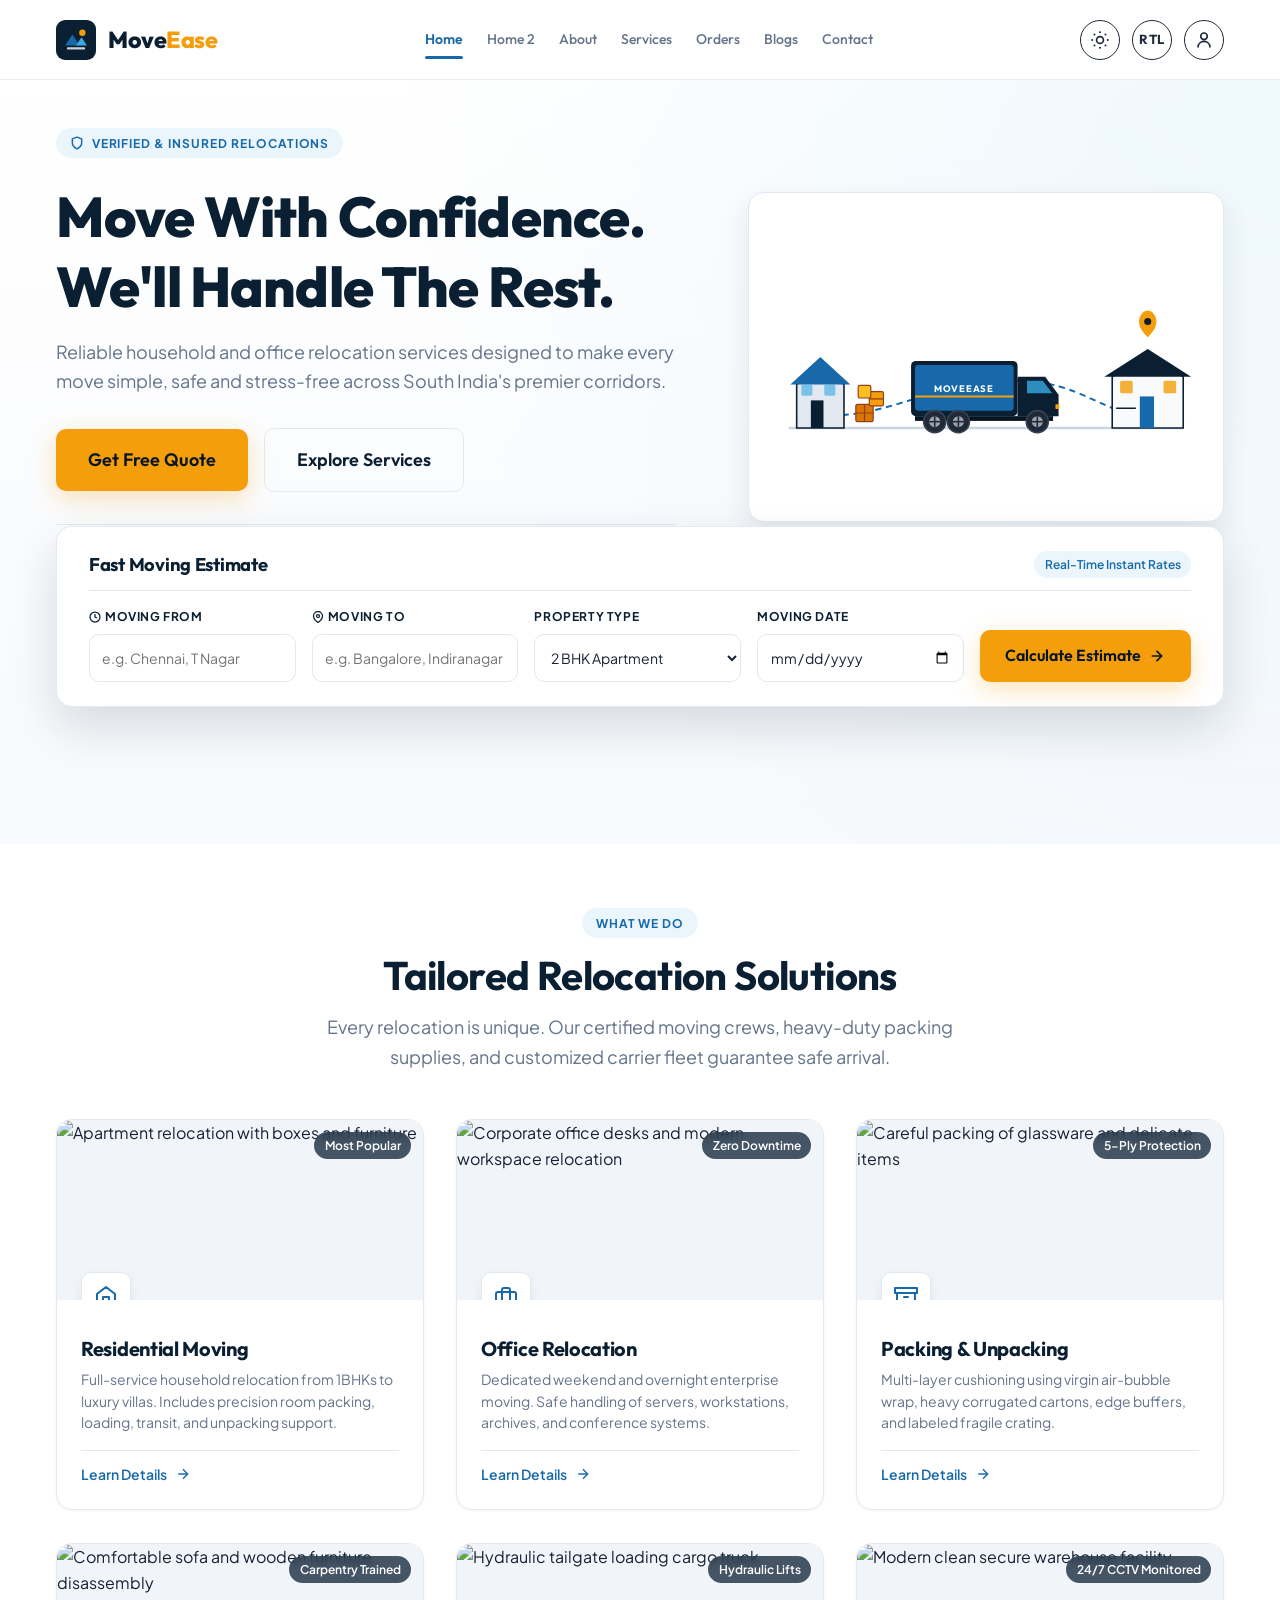
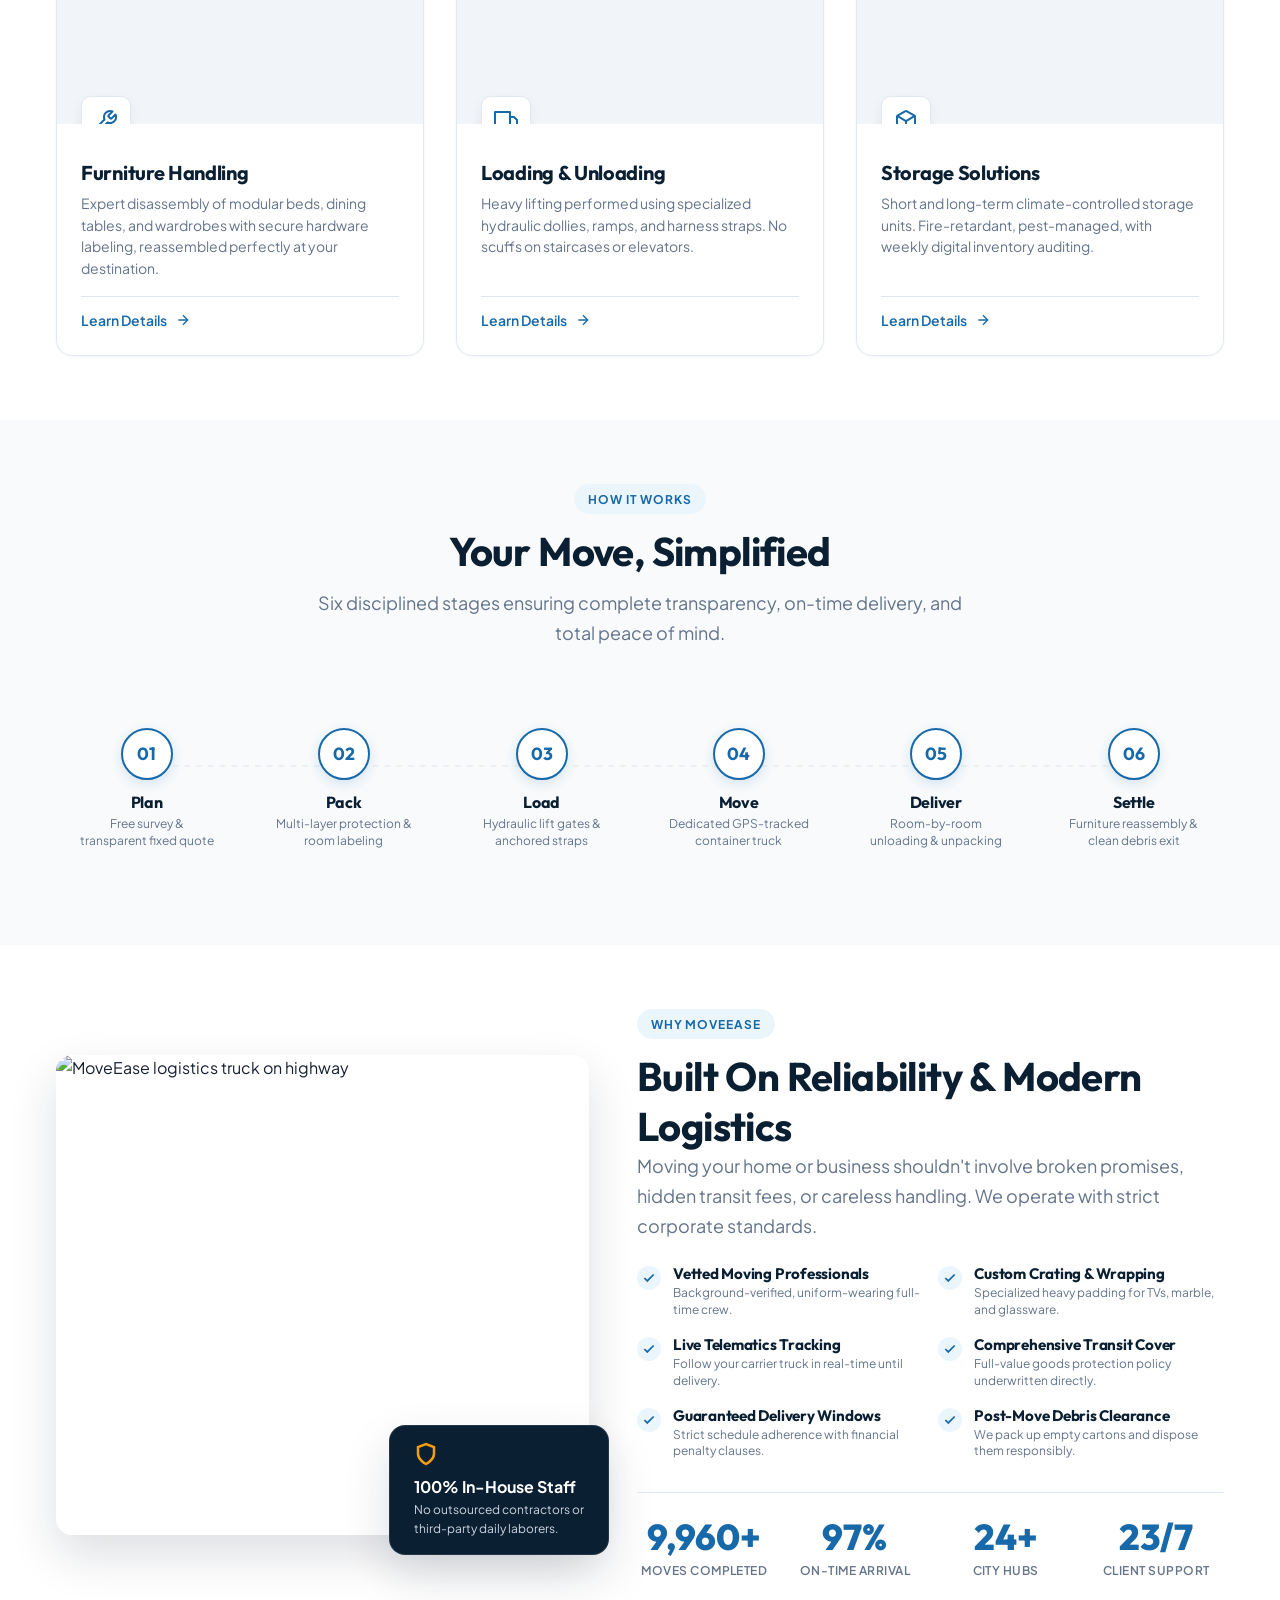
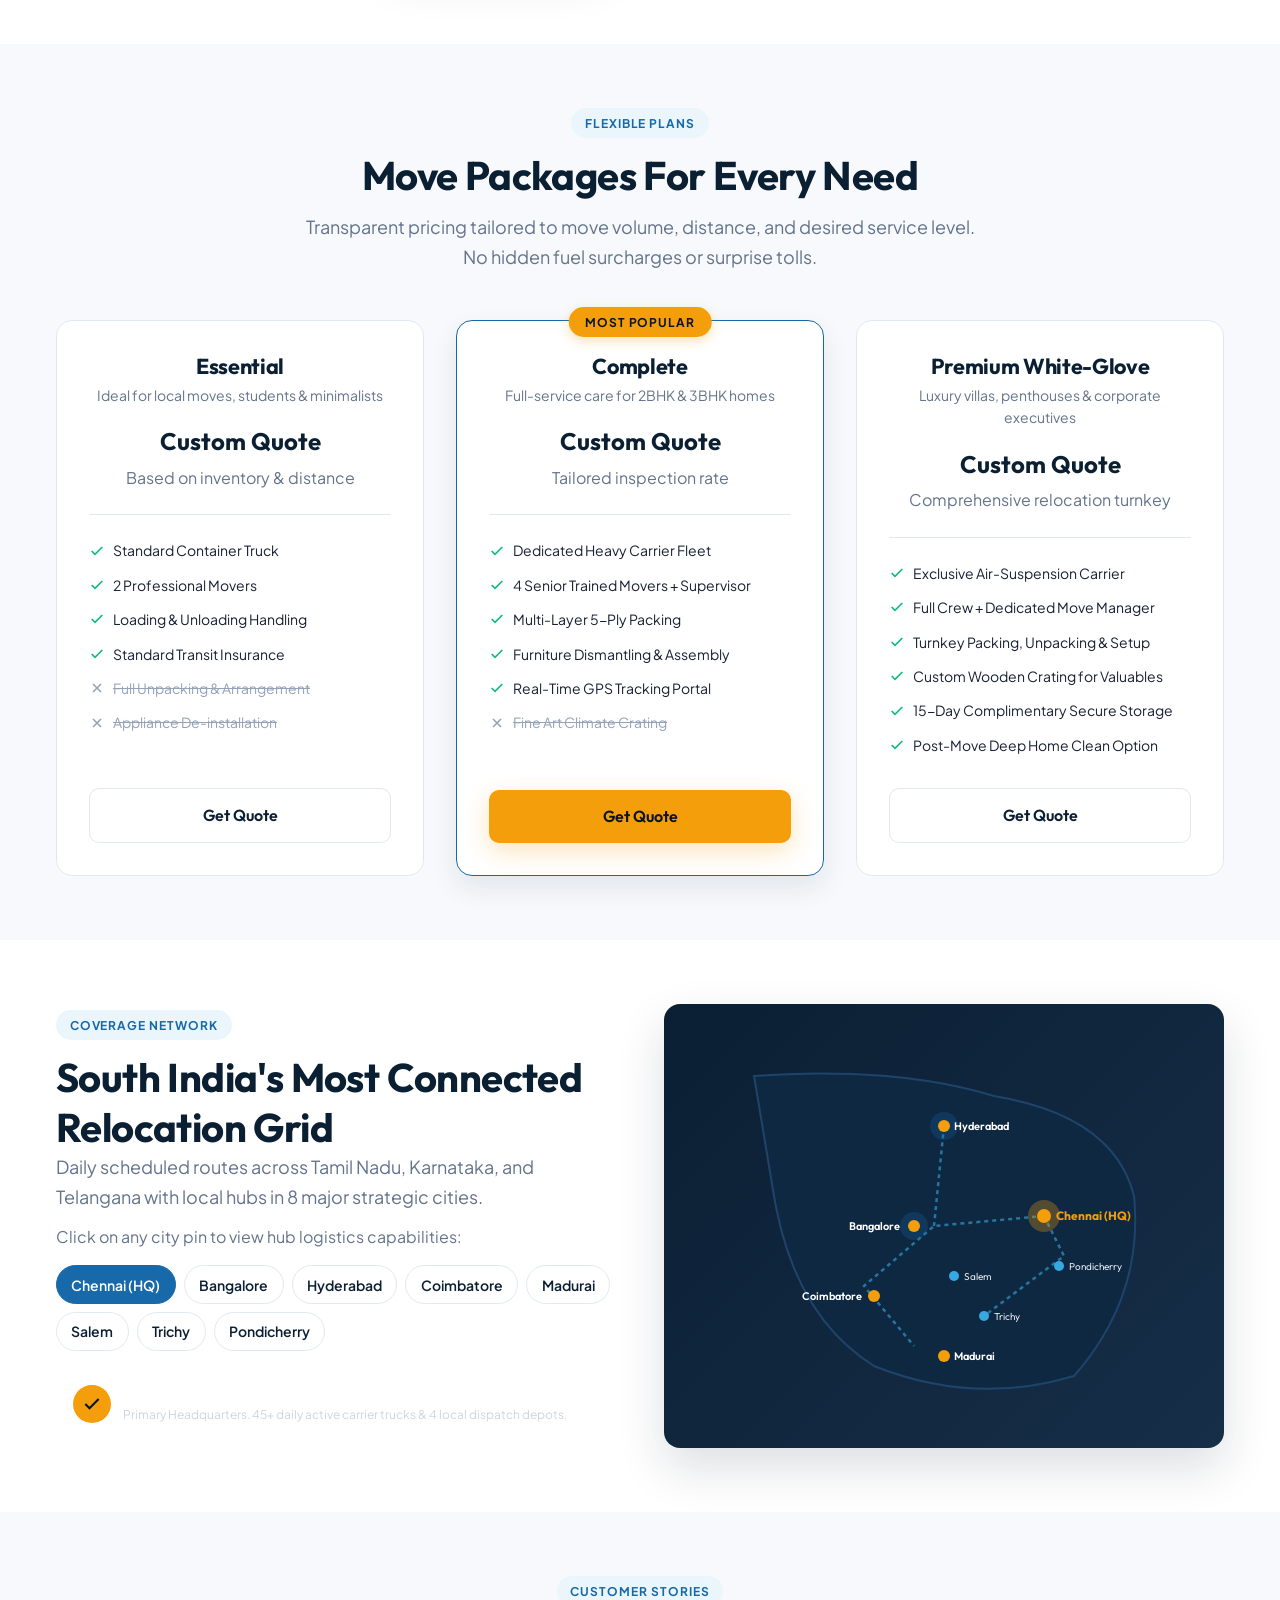
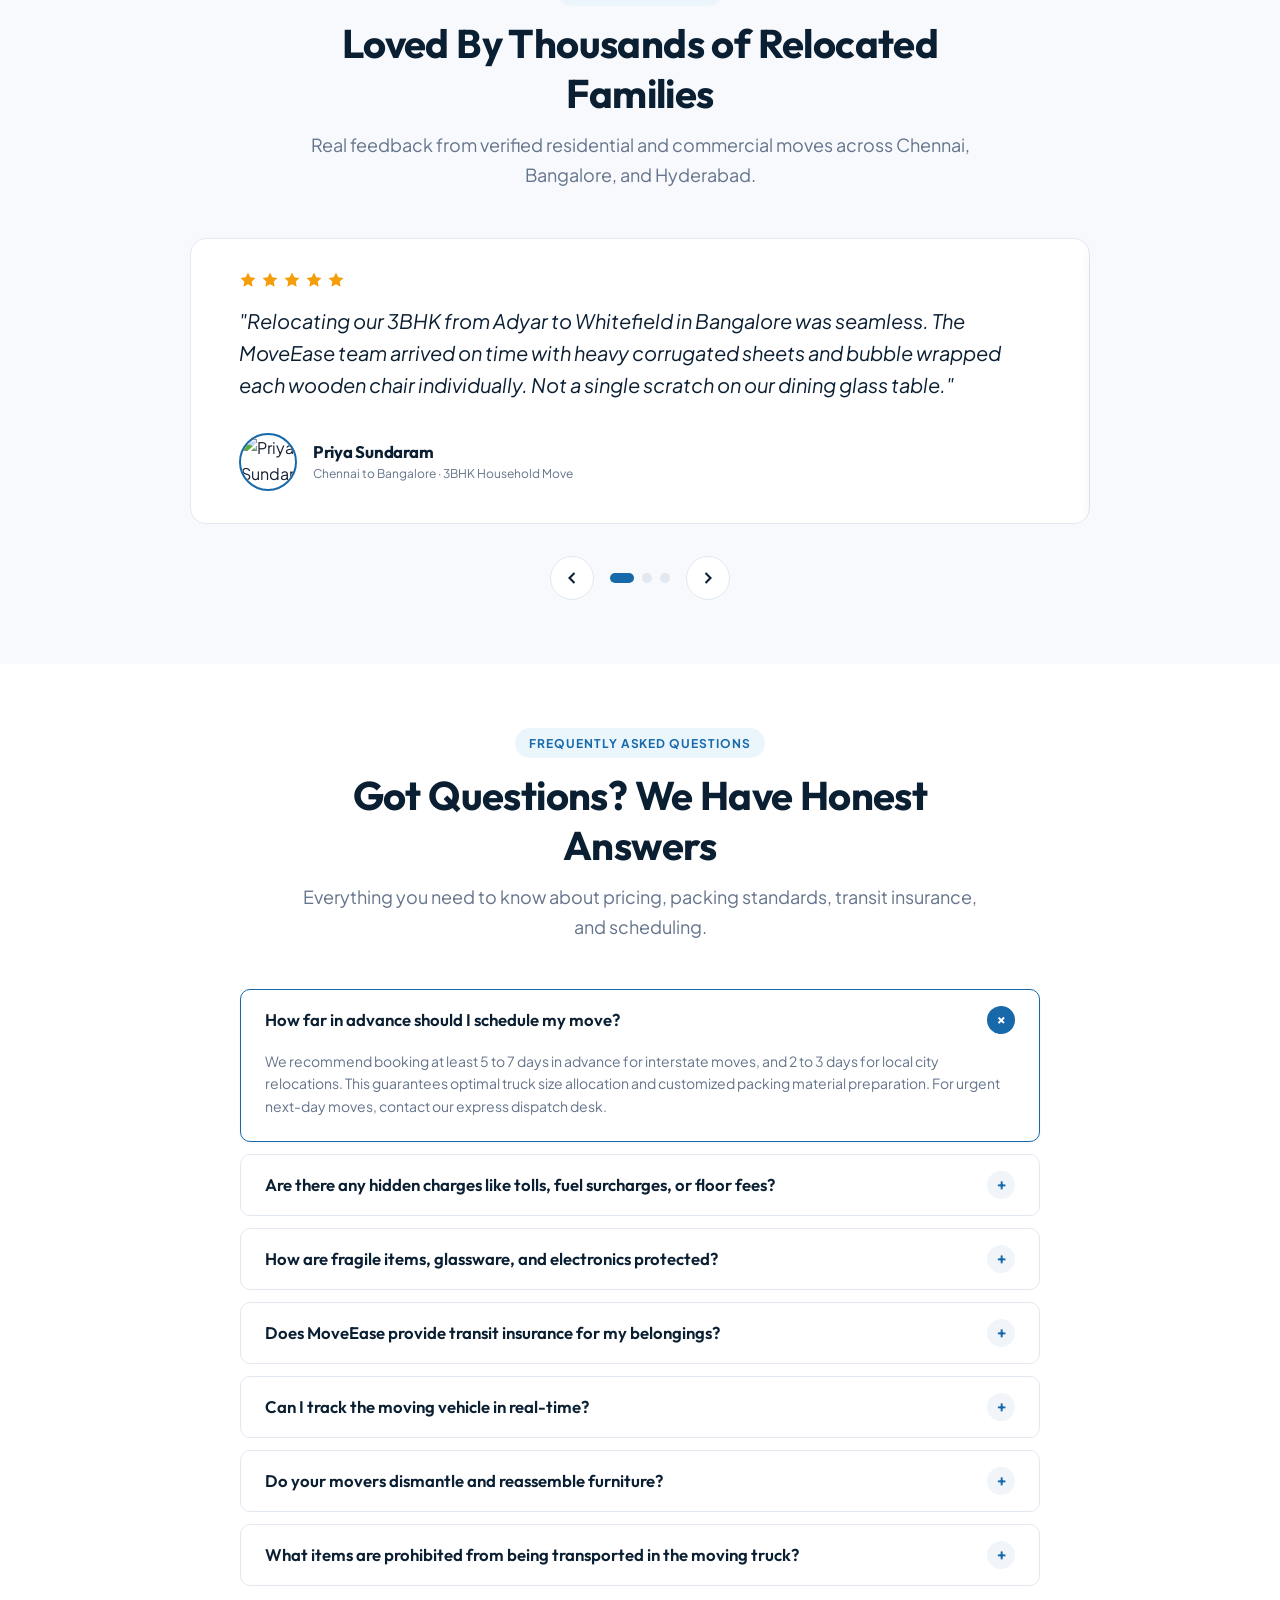
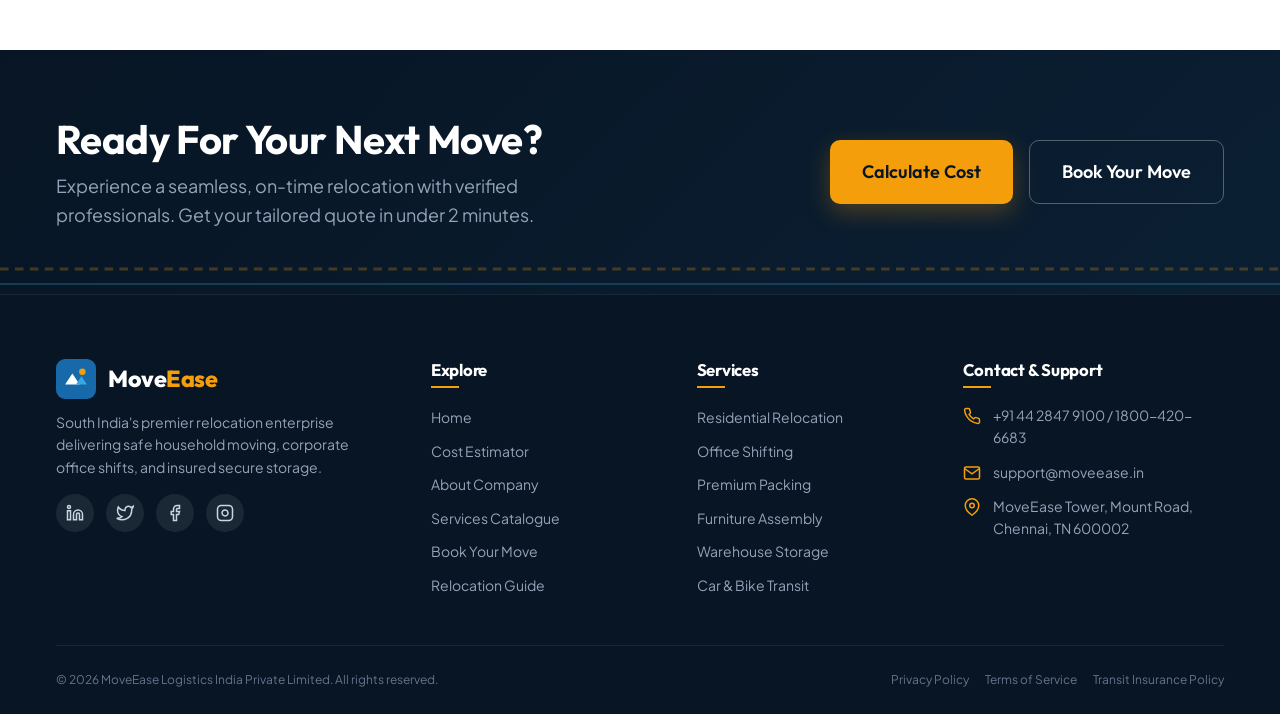
==== commit 60a4fd52: "Responsivness" ====
--- a/index.html
+++ b/index.html
@@ -5,6 +5,33 @@
   <meta name="viewport" content="width=device-width, initial-scale=1.0">
   <title>MoveEase — Premium Relocation & Moving Services</title>
   <meta name="description" content="MoveEase provides reliable household and office relocation services across India. Safe packing, GPS-tracked transportation, and stress-free moving.">
+  <script>
+    // Immediate Theme & RTL Direction Initialization to prevent FOUC
+    (function () {
+      try {
+        const savedTheme = localStorage.getItem('moveease_theme');
+        const prefersDark = window.matchMedia && window.matchMedia('(prefers-color-scheme: dark)').matches;
+        if (savedTheme === 'dark' || (!savedTheme && prefersDark)) {
+          document.documentElement.setAttribute('data-theme', 'dark');
+          document.documentElement.classList.add('dark-mode');
+        } else {
+          document.documentElement.setAttribute('data-theme', 'light');
+          document.documentElement.classList.remove('dark-mode');
+        }
+
+        const savedDir = localStorage.getItem('moveease_direction');
+        if (savedDir === 'rtl') {
+          document.documentElement.setAttribute('dir', 'rtl');
+          document.documentElement.classList.add('rtl-mode');
+        } else {
+          document.documentElement.setAttribute('dir', 'ltr');
+          document.documentElement.classList.remove('rtl-mode');
+        }
+      } catch (e) {
+        console.warn('Theme init error:', e);
+      }
+    })();
+  </script>
   <link rel="stylesheet" href="css/style.css">
   <link rel="stylesheet" href="css/animations.css">
   <link rel="stylesheet" href="css/responsive.css">
@@ -37,20 +64,40 @@
         <a href="orders.html" class="nav-link">Orders</a>
         <a href="blogs.html" class="nav-link">Blogs</a>
         <a href="contact.html" class="nav-link">Contact</a>
-        <a href="login.html" class="nav-link">Login</a>
       </nav>
 
-      <!-- Header Actions (Basket & CTA) -->
+      <!-- Header Actions (Theme, RTL, User Login & Mobile Toggle) -->
       <div class="header-actions">
-        <button type="button" class="basket-btn" aria-label="View cart" title="Shopping Cart" id="cartToggleBtn">
-          <svg width="20" height="20" viewBox="0 0 24 24" fill="none" stroke="currentColor" stroke-width="2" stroke-linecap="round" stroke-linejoin="round" aria-hidden="true">
-            <circle cx="9" cy="21" r="1"></circle>
-            <circle cx="20" cy="21" r="1"></circle>
-            <path d="M1 1h4l2.68 13.39a2 2 0 0 0 2 1.61h9.72a2 2 0 0 0 2-1.61L23 6H6"></path>
-          </svg>
-          <span class="basket-badge" style="display: none;">0</span>
-        </button>
-        <a href="orders.html" class="btn btn-primary btn-sm">Get a Free Quote</a>
+        <div class="header-circle-group" aria-label="Appearance and Account Controls">
+          <button type="button" class="header-circle-btn theme-toggle-btn" aria-label="Toggle Dark Mode" title="Toggle Dark/Light Mode">
+            <svg class="sun-icon" width="22" height="22" viewBox="0 0 24 24" fill="none" xmlns="http://www.w3.org/2000/svg" aria-hidden="true">
+              <circle cx="12" cy="12" r="3.75" stroke="currentColor" stroke-width="1.8" />
+              <circle cx="12" cy="3.5" r="1.1" fill="currentColor" />
+              <circle cx="12" cy="20.5" r="1.1" fill="currentColor" />
+              <circle cx="3.5" cy="12" r="1.1" fill="currentColor" />
+              <circle cx="20.5" cy="12" r="1.1" fill="currentColor" />
+              <circle cx="6" cy="6" r="1.1" fill="currentColor" />
+              <circle cx="18" cy="6" r="1.1" fill="currentColor" />
+              <circle cx="6" cy="18" r="1.1" fill="currentColor" />
+              <circle cx="18" cy="18" r="1.1" fill="currentColor" />
+            </svg>
+            <svg class="moon-icon" width="20" height="20" viewBox="0 0 24 24" fill="none" stroke="currentColor" stroke-width="1.8" stroke-linecap="round" stroke-linejoin="round" aria-hidden="true" style="display: none;">
+              <path d="M21 12.79A9 9 0 1 1 11.21 3 7 7 0 0 0 21 12.79z"></path>
+            </svg>
+          </button>
+
+          <button type="button" class="header-circle-btn rtl-toggle-btn" aria-label="Toggle RTL Mode" title="Toggle Right-to-Left Layout">
+            <span>RTL</span>
+          </button>
+
+          <a href="login.html" class="header-circle-btn user-btn" aria-label="User Login" title="User Login">
+            <svg width="22" height="22" viewBox="0 0 24 24" fill="none" xmlns="http://www.w3.org/2000/svg" aria-hidden="true">
+              <circle cx="12" cy="8" r="3.6" stroke="currentColor" stroke-width="1.8" />
+              <path d="M5.5 19.5c0-3.3 2.9-6 6.5-6s6.5 2.7 6.5 6" stroke="currentColor" stroke-width="1.8" stroke-linecap="round" />
+            </svg>
+          </a>
+        </div>
+
         <button type="button" class="mobile-toggle" aria-label="Toggle navigation menu" aria-expanded="false" aria-controls="mobileDrawer">
           <span></span>
           <span></span>
@@ -99,15 +146,15 @@
         </svg>
       </button>
     </div>
+
     <nav class="mobile-nav-list">
       <a href="index.html" class="mobile-nav-link active">Home</a>
-      <a href="home2.html" class="mobile-nav-link">Home 2 (Estimator)</a>
-      <a href="about.html" class="mobile-nav-link">About MoveEase</a>
-      <a href="services.html" class="mobile-nav-link">Our Services</a>
-      <a href="orders.html" class="mobile-nav-link">Book a Move</a>
-      <a href="blogs.html" class="mobile-nav-link">Relocation Blogs</a>
-      <a href="contact.html" class="mobile-nav-link">Contact Us</a>
-      <a href="login.html" class="mobile-nav-link">Login</a>
+      <a href="home2.html" class="mobile-nav-link">Home 2</a>
+      <a href="about.html" class="mobile-nav-link">About</a>
+      <a href="services.html" class="mobile-nav-link">Services</a>
+      <a href="orders.html" class="mobile-nav-link">Orders</a>
+      <a href="blogs.html" class="mobile-nav-link">Blogs</a>
+      <a href="contact.html" class="mobile-nav-link">Contact</a>
     </nav>
     <div style="margin-top: auto; padding-top: var(--space-5);">
       <a href="orders.html" class="btn btn-primary" style="width: 100%;">Get a Free Quote</a>
--- a/css/style.css
+++ b/css/style.css
@@ -145,6 +145,7 @@
   scroll-behavior: smooth;
   -webkit-font-smoothing: antialiased;
   -moz-osx-font-smoothing: grayscale;
+  overflow-x: clip;
 }
 
 body {
@@ -153,7 +154,7 @@
   line-height: 1.6;
   color: var(--color-text-primary);
   background-color: var(--color-bg);
-  overflow-x: hidden;
+  overflow-x: clip;
   min-height: 100vh;
   display: flex;
   flex-direction: column;
@@ -249,7 +250,7 @@
 }
 
 .section-dark {
-  background-color: var(--color-navy);
+  background-color: #0B1F33;
   color: var(--color-text-white);
 }
 
@@ -292,7 +293,7 @@
 }
 
 .section-dark p {
-  color: #94A3B8;
+  color: #E2E8F0;
 }
 
 /* ==========================================================================
@@ -568,6 +569,104 @@
   align-items: center;
   justify-content: center;
   box-shadow: 0 2px 6px rgba(245, 158, 11, 0.4);
+}
+
+/* Header Circle Action Controls (Theme, RTL, Login) Matching Reference Design */
+.header-circle-group {
+  display: flex;
+  align-items: center;
+  gap: 12px;
+}
+
+.header-circle-btn {
+  width: 40px;
+  height: 40px;
+  border-radius: 50%;
+  border: 1.5px solid #1e293b;
+  background-color: transparent;
+  color: #1e293b;
+  display: inline-flex;
+  align-items: center;
+  justify-content: center;
+  cursor: pointer;
+  padding: 0;
+  text-decoration: none;
+  font-family: var(--font-heading);
+  font-weight: 700;
+  font-size: 0.82rem;
+  letter-spacing: 0.04em;
+  transition: all var(--transition-fast);
+  position: relative;
+  user-select: none;
+  flex-shrink: 0;
+}
+
+.header-circle-btn:hover {
+  background-color: rgba(11, 31, 51, 0.06);
+  border-color: var(--color-blue);
+  color: var(--color-blue);
+  transform: translateY(-1px);
+}
+
+.header-circle-btn:active {
+  transform: translateY(0);
+}
+
+.header-circle-btn:focus-visible {
+  outline: 2px solid var(--color-blue);
+  outline-offset: 2px;
+}
+
+.header-circle-btn.active,
+.header-circle-btn.user-btn.active {
+  border-color: var(--color-blue);
+  color: var(--color-blue);
+  background-color: var(--color-sky-light);
+}
+
+.header-circle-btn.rtl-toggle-btn.is-active {
+  background-color: var(--color-blue);
+  color: #ffffff;
+  border-color: var(--color-blue);
+}
+
+/* Mobile Drawer Theme & RTL Toggles */
+.mobile-drawer-controls {
+  display: grid;
+  grid-template-columns: 1fr 1fr;
+  gap: var(--space-3);
+  padding: var(--space-4) 0;
+  border-top: 1px solid var(--color-border);
+  border-bottom: 1px solid var(--color-border);
+  margin: var(--space-4) 0;
+}
+
+.mobile-drawer-toggle {
+  display: flex;
+  align-items: center;
+  justify-content: center;
+  gap: var(--space-2);
+  padding: 10px 14px;
+  border-radius: var(--radius-md);
+  border: 1.5px solid var(--color-border-hover);
+  background-color: var(--color-surface);
+  color: var(--color-navy);
+  font-family: var(--font-heading);
+  font-size: 0.85rem;
+  font-weight: 600;
+  cursor: pointer;
+  transition: all var(--transition-fast);
+}
+
+.mobile-drawer-toggle:hover {
+  border-color: var(--color-blue);
+  color: var(--color-blue);
+}
+
+.mobile-drawer-toggle.rtl-toggle-btn.is-active {
+  background-color: var(--color-blue);
+  color: #ffffff;
+  border-color: var(--color-blue);
 }
 
 /* Mobile Toggle Hamburger */
@@ -2019,7 +2118,7 @@
 
 .about-hero {
   position: relative;
-  background-color: var(--color-navy);
+  background-color: #0B1F33;
   color: var(--color-text-white);
   padding: var(--space-8) 0;
   overflow: hidden;
@@ -2039,6 +2138,117 @@
   object-fit: cover;
   box-shadow: var(--shadow-xl);
   border: 1px solid rgba(255, 255, 255, 0.1);
+}
+
+/* Dedicated About Hero Visual Card */
+.about-hero-image-card {
+  position: relative;
+  border-radius: var(--radius-xl);
+  overflow: hidden;
+  box-shadow: 0 20px 45px -10px rgba(0, 0, 0, 0.5);
+  border: 1px solid rgba(255, 255, 255, 0.15);
+  background-color: #071524;
+}
+
+.about-hero-main-photo {
+  width: 100%;
+  height: 380px;
+  object-fit: cover;
+  display: block;
+  transition: transform 0.6s cubic-bezier(0.16, 1, 0.3, 1);
+}
+
+.about-hero-image-card:hover .about-hero-main-photo {
+  transform: scale(1.03);
+}
+
+.about-hero-badge-top {
+  position: absolute;
+  top: 18px;
+  right: 18px;
+  background: rgba(11, 31, 51, 0.88);
+  backdrop-filter: blur(8px);
+  border: 1px solid rgba(255, 255, 255, 0.18);
+  border-radius: var(--radius-md);
+  padding: 10px 14px;
+  display: flex;
+  align-items: center;
+  gap: 10px;
+  color: #FFFFFF;
+  box-shadow: 0 8px 22px rgba(0, 0, 0, 0.35);
+  animation: floatSlow 4s ease-in-out infinite alternate;
+}
+
+.about-hero-badge-top .badge-icon {
+  width: 34px;
+  height: 34px;
+  border-radius: var(--radius-sm);
+  background-color: rgba(56, 189, 248, 0.2);
+  color: #38BDF8;
+  display: flex;
+  align-items: center;
+  justify-content: center;
+  flex-shrink: 0;
+}
+
+.about-hero-badge-top strong {
+  display: block;
+  font-size: 0.82rem;
+  color: #FFFFFF;
+}
+
+.about-hero-badge-top small {
+  display: block;
+  font-size: 0.7rem;
+  color: #94A3B8;
+}
+
+.about-hero-badge-bottom {
+  position: absolute;
+  bottom: 18px;
+  left: 18px;
+  background: rgba(11, 31, 51, 0.88);
+  backdrop-filter: blur(8px);
+  border: 1px solid rgba(255, 255, 255, 0.18);
+  border-radius: var(--radius-md);
+  padding: 10px 14px;
+  color: #FFFFFF;
+  box-shadow: 0 8px 22px rgba(0, 0, 0, 0.35);
+  animation: floatSlow 4.5s ease-in-out infinite alternate-reverse;
+}
+
+.about-badge-stat {
+  display: flex;
+  align-items: center;
+  gap: 10px;
+}
+
+.badge-star {
+  background: linear-gradient(135deg, #F59E0B, #D97706);
+  color: #FFFFFF;
+  font-weight: 800;
+  font-size: 0.82rem;
+  padding: 4px 8px;
+  border-radius: var(--radius-sm);
+  display: inline-flex;
+  align-items: center;
+}
+
+.about-badge-stat strong {
+  display: block;
+  font-size: 0.82rem;
+  color: #FFFFFF;
+}
+
+.about-badge-stat small {
+  display: block;
+  font-size: 0.7rem;
+  color: #94A3B8;
+}
+
+@keyframes floatSlow {
+  0% { transform: translateY(0); }
+  100% { transform: translateY(-6px); }
 }
 
 .about-story-grid {
@@ -3352,22 +3562,22 @@
   border-color: var(--color-blue);
 }
 
-/* Sticky / Anchored "YOUR MOVE" Cart Panel */
+/* Anchored "YOUR MOVE" Cart Summary Bar (Static relative flow to prevent viewport overlap) */
 .your-move-cart-panel {
   background-color: var(--color-navy);
   color: #FFFFFF;
   border-radius: var(--radius-lg);
   padding: var(--space-5) var(--space-6);
-  box-shadow: var(--shadow-xl);
-  margin-bottom: var(--space-7);
+  box-shadow: var(--shadow-lg);
+  margin-top: var(--space-5);
+  margin-bottom: var(--space-6);
   display: flex;
   align-items: center;
   justify-content: space-between;
   gap: var(--space-5);
   flex-wrap: wrap;
-  position: sticky;
-  top: calc(var(--header-height) + 12px);
-  z-index: 100;
+  position: relative;
+  z-index: 10;
 }
 
 .cart-left-info {
@@ -3426,10 +3636,45 @@
 .orders-flow-section {
   display: none;
   margin-top: var(--space-6);
+  scroll-margin-top: calc(var(--header-height) + 28px);
 }
 
 .orders-flow-section.active {
   display: block;
+}
+
+/* Selected Inventory Review Banner inside Move Details Form */
+.selected-inventory-banner {
+  background-color: #F8FAFD;
+  border: 1.5px solid var(--color-border);
+  border-radius: var(--radius-md);
+  padding: var(--space-3) var(--space-4);
+  display: flex;
+  align-items: center;
+  justify-content: space-between;
+  gap: var(--space-3);
+  margin-bottom: var(--space-5);
+  flex-wrap: wrap;
+}
+
+.inv-banner-left {
+  display: flex;
+  align-items: center;
+  gap: var(--space-3);
+  font-size: var(--text-sm);
+  color: var(--color-navy);
+}
+
+.inv-banner-icon {
+  width: 32px;
+  height: 32px;
+  border-radius: var(--radius-sm);
+  background-color: var(--color-sky-light);
+  color: var(--color-blue);
+  display: flex;
+  align-items: center;
+  justify-content: center;
+  flex-shrink: 0;
 }
 
 .indicative-range-card {
@@ -3895,7 +4140,7 @@
 }
 
 /* ==========================================================================
-   LOGIN PAGE STYLES
+   LOGIN PAGE STYLES (Refined & Modernized)
    ========================================================================== */
 
 .login-section {
@@ -3903,9 +4148,11 @@
   min-height: calc(100vh - var(--header-height));
   display: flex;
   align-items: center;
-  padding: calc(var(--header-height) + var(--space-7)) 0 var(--space-8);
+  justify-content: center;
+  padding: calc(var(--header-height) + var(--space-6)) 0 var(--space-7);
   background-color: var(--color-bg);
   overflow: hidden;
+  transition: background-color var(--transition-normal);
 }
 
 .login-bg-decor {
@@ -3918,75 +4165,82 @@
 .login-bg-circle {
   position: absolute;
   border-radius: 50%;
+  filter: blur(40px);
 }
 
 .login-bg-circle-1 {
-  width: 500px;
-  height: 500px;
-  background: linear-gradient(135deg, rgba(23, 105, 170, 0.08) 0%, transparent 70%);
-  top: -100px;
-  right: -80px;
+  width: 540px;
+  height: 540px;
+  background: radial-gradient(circle, rgba(23, 105, 170, 0.12) 0%, transparent 70%);
+  top: -120px;
+  right: -100px;
 }
 
 .login-bg-circle-2 {
-  width: 350px;
-  height: 350px;
-  background: linear-gradient(135deg, rgba(245, 158, 11, 0.06) 0%, transparent 70%);
-  bottom: -60px;
-  left: -40px;
+  width: 400px;
+  height: 400px;
+  background: radial-gradient(circle, rgba(245, 158, 11, 0.08) 0%, transparent 70%);
+  bottom: -80px;
+  left: -60px;
 }
 
 .login-bg-circle-3 {
-  width: 200px;
-  height: 200px;
-  background: linear-gradient(135deg, rgba(54, 169, 225, 0.06) 0%, transparent 70%);
-  top: 50%;
-  left: 50%;
+  width: 280px;
+  height: 280px;
+  background: radial-gradient(circle, rgba(54, 169, 225, 0.08) 0%, transparent 70%);
+  top: 45%;
+  left: 45%;
   transform: translate(-50%, -50%);
 }
 
 .login-wrapper {
   display: grid;
   grid-template-columns: 1fr 1fr;
-  max-width: 960px;
+  max-width: 980px;
+  width: 100%;
   margin: 0 auto;
   border-radius: var(--radius-lg);
   overflow: hidden;
-  box-shadow: 0 24px 60px rgba(11, 31, 51, 0.15);
-  border: 1px solid rgba(255, 255, 255, 0.15);
+  box-shadow: 0 20px 50px rgba(11, 31, 51, 0.08), 0 1px 3px rgba(0, 0, 0, 0.04);
+  border: 1px solid var(--color-border);
+  background-color: var(--color-surface);
+  transition: all var(--transition-normal);
 }
 
 /* Left Brand Panel */
 .login-brand-panel {
-  background: linear-gradient(160deg, #0B1F33 0%, #162E48 40%, #1769AA 100%);
-  padding: var(--space-8);
+  background: linear-gradient(160deg, #0B1F33 0%, #162E48 45%, #1769AA 100%);
+  padding: var(--space-7);
   display: flex;
   flex-direction: column;
-  justify-content: center;
+  justify-content: space-between;
   position: relative;
   overflow: hidden;
+  color: #FFFFFF;
 }
 
 .login-brand-panel::before {
   content: '';
   position: absolute;
-  width: 300px;
-  height: 300px;
+  width: 320px;
+  height: 320px;
   border-radius: 50%;
-  background: rgba(255, 255, 255, 0.04);
-  top: -80px;
-  right: -60px;
+  background: radial-gradient(circle, rgba(255, 255, 255, 0.08) 0%, transparent 70%);
+  top: -100px;
+  right: -80px;
+  pointer-events: none;
 }
 
 .login-brand-panel::after {
   content: '';
   position: absolute;
-  width: 200px;
-  height: 200px;
+  width: 220px;
+  height: 220px;
   border-radius: 50%;
-  background: rgba(245, 158, 11, 0.08);
-  bottom: -40px;
-  left: -30px;
+  background: radial-gradient(circle, rgba(245, 158, 11, 0.12) 0%, transparent 70%);
+  bottom: -50px;
+  left: -40px;
+  pointer-events: none;
 }
 
 .login-brand-content {
@@ -3995,19 +4249,37 @@
 }
 
 .login-brand-logo {
-  margin-bottom: var(--space-5);
+  margin-bottom: var(--space-4);
+  display: flex;
+  align-items: center;
+  gap: var(--space-3);
+}
+
+.login-brand-logo .brand-text {
+  font-family: var(--font-heading);
+  font-size: 1.5rem;
+  font-weight: 800;
+  color: #FFFFFF;
+  letter-spacing: -0.02em;
+}
+
+.login-brand-logo .brand-text span {
+  color: var(--color-orange);
 }
 
 .login-brand-content h2 {
-  font-size: var(--text-h2);
-  color: #FFFFFF;
-  margin-bottom: var(--space-3);
+  font-size: 1.85rem;
+  color: #FFFFFF;
+  margin-bottom: var(--space-2);
+  font-family: var(--font-heading);
+  font-weight: 700;
+  letter-spacing: -0.02em;
 }
 
 .login-brand-content p {
   font-size: var(--text-sm);
-  color: rgba(255, 255, 255, 0.65);
-  line-height: 1.7;
+  color: rgba(255, 255, 255, 0.78);
+  line-height: 1.65;
   margin-bottom: var(--space-6);
 }
 
@@ -4021,7 +4293,7 @@
   display: flex;
   align-items: center;
   gap: var(--space-3);
-  color: rgba(255, 255, 255, 0.8);
+  color: #FFFFFF;
   font-size: var(--text-sm);
   font-weight: 500;
 }
@@ -4029,25 +4301,52 @@
 .login-feature svg {
   flex-shrink: 0;
   color: var(--color-orange);
+  background: rgba(245, 158, 11, 0.15);
+  padding: 5px;
+  border-radius: var(--radius-sm);
+  width: 26px;
+  height: 26px;
+}
+
+.login-brand-footer {
+  position: relative;
+  z-index: 2;
+  padding-top: var(--space-5);
+  margin-top: var(--space-5);
+  border-top: 1px solid rgba(255, 255, 255, 0.12);
+  font-size: 0.78rem;
+  color: rgba(255, 255, 255, 0.65);
+  display: flex;
+  align-items: center;
+  gap: var(--space-2);
+}
+
+.login-brand-footer svg {
+  color: var(--color-sky);
+  flex-shrink: 0;
 }
 
 /* Right Form Panel */
 .login-form-panel {
   background-color: var(--color-surface);
-  padding: var(--space-8);
+  padding: var(--space-7);
   display: flex;
   flex-direction: column;
   justify-content: center;
+  transition: background-color var(--transition-normal);
 }
 
 .login-form-header {
-  margin-bottom: var(--space-6);
+  margin-bottom: var(--space-5);
 }
 
 .login-form-header h1 {
-  font-size: var(--text-h2);
+  font-size: 1.85rem;
+  font-family: var(--font-heading);
+  font-weight: 700;
   color: var(--color-navy);
-  margin-bottom: var(--space-2);
+  margin-bottom: var(--space-1);
+  letter-spacing: -0.02em;
 }
 
 .login-form-header p {
@@ -4063,6 +4362,7 @@
   background-color: var(--color-surface-muted);
   padding: 4px;
   border-radius: var(--radius-md);
+  border: 1px solid var(--color-border);
 }
 
 .login-role-tab {
@@ -4071,12 +4371,15 @@
   align-items: center;
   justify-content: center;
   gap: var(--space-2);
-  padding: var(--space-2) var(--space-3);
+  padding: 9px var(--space-3);
   border-radius: calc(var(--radius-md) - 2px);
-  font-size: var(--text-sm);
+  font-family: var(--font-heading);
+  font-size: 0.85rem;
   font-weight: 600;
   color: var(--color-text-secondary);
   background: transparent;
+  border: none;
+  cursor: pointer;
   transition: all var(--transition-fast);
 }
 
@@ -4095,12 +4398,47 @@
   margin-bottom: var(--space-4);
 }
 
+.login-form .form-label {
+  display: flex;
+  align-items: center;
+  gap: 8px;
+  font-family: var(--font-heading);
+  font-size: 0.875rem;
+  font-weight: 600;
+  color: var(--color-text-primary);
+  margin-bottom: 6px;
+}
+
+.login-form .form-label svg {
+  color: var(--color-blue);
+  flex-shrink: 0;
+}
+
+.login-form .form-control {
+  width: 100%;
+  padding: 11px 16px;
+  border-radius: var(--radius-md);
+  border: 1.5px solid var(--color-border-hover);
+  background-color: var(--color-surface-muted);
+  color: var(--color-text-primary);
+  font-family: var(--font-body);
+  font-size: 0.95rem;
+  transition: all var(--transition-fast);
+}
+
+.login-form .form-control:focus {
+  outline: none;
+  border-color: var(--color-blue);
+  background-color: var(--color-surface);
+  box-shadow: 0 0 0 3.5px rgba(23, 105, 170, 0.15);
+}
+
 .password-input-wrap {
   position: relative;
 }
 
 .password-input-wrap .form-control {
-  padding-right: 46px;
+  padding-right: 48px;
 }
 
 .password-toggle-btn {
@@ -4112,13 +4450,35 @@
   display: flex;
   align-items: center;
   justify-content: center;
-  width: 28px;
-  height: 28px;
-  transition: color var(--transition-fast);
+  width: 32px;
+  height: 32px;
+  border: none;
+  background: transparent;
+  cursor: pointer;
+  border-radius: var(--radius-sm);
+  transition: all var(--transition-fast);
 }
 
 .password-toggle-btn:hover {
   color: var(--color-navy);
+  background-color: rgba(0, 0, 0, 0.05);
+}
+
+.error-message {
+  display: none;
+  font-size: 0.8rem;
+  color: var(--color-danger);
+  margin-top: 5px;
+  font-weight: 500;
+}
+
+.form-group.has-error .error-message {
+  display: block;
+}
+
+.form-group.has-error .form-control {
+  border-color: var(--color-danger);
+  background-color: var(--color-danger-bg);
 }
 
 .login-options {
@@ -4126,13 +4486,13 @@
   align-items: center;
   justify-content: space-between;
   margin-bottom: var(--space-5);
+  font-size: var(--text-sm);
 }
 
 .checkbox-wrap {
-  display: flex;
+  display: inline-flex;
   align-items: center;
   gap: var(--space-2);
-  font-size: var(--text-sm);
   color: var(--color-text-secondary);
   cursor: pointer;
   user-select: none;
@@ -4147,10 +4507,12 @@
   height: 18px;
   border-radius: 4px;
   border: 2px solid var(--color-border-hover);
+  background-color: var(--color-surface);
   display: flex;
   align-items: center;
   justify-content: center;
   transition: all var(--transition-fast);
+  flex-shrink: 0;
 }
 
 .checkbox-wrap input:checked + .checkbox-custom {
@@ -4165,17 +4527,20 @@
   border: solid #FFFFFF;
   border-width: 0 2px 2px 0;
   transform: rotate(45deg);
-  margin-top: -1px;
+  margin-top: -1.5px;
 }
 
 .login-forgot-link {
   font-size: var(--text-sm);
   color: var(--color-blue);
   font-weight: 600;
+  text-decoration: none;
+  transition: color var(--transition-fast);
 }
 
 .login-forgot-link:hover {
   color: var(--color-blue-hover);
+  text-decoration: underline;
 }
 
 .login-submit-btn {
@@ -4184,13 +4549,38 @@
   align-items: center;
   justify-content: center;
   gap: var(--space-2);
+  padding: 13px 24px;
+  font-size: 1rem;
+  font-weight: 700;
+  background: linear-gradient(135deg, #F59E0B 0%, #D97706 100%);
+  color: #071524;
+  border: none;
+  border-radius: var(--radius-md);
+  box-shadow: 0 4px 14px rgba(245, 158, 11, 0.35);
+  cursor: pointer;
+  transition: all var(--transition-fast);
+}
+
+.login-submit-btn:hover {
+  transform: translateY(-2px);
+  box-shadow: 0 8px 22px rgba(245, 158, 11, 0.45);
+}
+
+.login-submit-btn:active {
+  transform: translateY(0);
+}
+
+.login-submit-btn:disabled {
+  opacity: 0.75;
+  cursor: not-allowed;
+  transform: none;
 }
 
 .btn-spinner {
   width: 18px;
   height: 18px;
-  border: 2.5px solid rgba(255, 255, 255, 0.3);
-  border-top-color: #FFFFFF;
+  border: 2.5px solid rgba(7, 21, 36, 0.3);
+  border-top-color: #071524;
   border-radius: 50%;
   animation: spin 600ms linear infinite;
 }
@@ -4204,8 +4594,11 @@
   flex-direction: column;
   align-items: center;
   text-align: center;
-  padding: var(--space-7) var(--space-5);
+  padding: var(--space-6) var(--space-4);
   gap: var(--space-3);
+  background-color: var(--color-success-bg);
+  border: 1px solid rgba(16, 185, 129, 0.3);
+  border-radius: var(--radius-md);
   animation: fadeInUp 400ms ease forwards;
 }
 
@@ -4215,12 +4608,13 @@
 
 .login-success-msg h3 {
   font-size: var(--text-h3);
-  color: var(--color-navy);
+  color: #065F46;
+  font-family: var(--font-heading);
 }
 
 .login-success-msg p {
   font-size: var(--text-sm);
-  color: var(--color-text-secondary);
+  color: #047857;
 }
 
 .login-form-footer {
@@ -4236,10 +4630,12 @@
 .login-signup-link {
   color: var(--color-blue);
   font-weight: 700;
+  text-decoration: none;
 }
 
 .login-signup-link:hover {
   color: var(--color-blue-hover);
+  text-decoration: underline;
 }
 
 /* Utility animation for cart and catalogue */
@@ -4254,3 +4650,2091 @@
   }
 }
 
+/* ==========================================================================
+   GLOBAL DARK MODE SYSTEM & STYLING
+   ========================================================================== */
+
+[data-theme="dark"] {
+  --color-bg: #07111c;
+  --color-surface: #0e1e30;
+  --color-surface-muted: #132438;
+  --color-border: rgba(255, 255, 255, 0.12);
+  --color-border-hover: rgba(255, 255, 255, 0.25);
+  
+  --color-text-primary: #F8FAFC;
+  --color-text-secondary: #94A3B8;
+  --color-text-muted: #64748B;
+  --color-text-white: #FFFFFF;
+  
+  --color-navy: #0B1F33;
+  --color-navy-dark: #071524;
+  --color-navy-light: #162E48;
+  
+  --color-sky-light: rgba(54, 169, 225, 0.15);
+  --color-orange-subtle: rgba(245, 158, 11, 0.15);
+  
+  color-scheme: dark;
+}
+
+[data-theme="dark"] body {
+  background-color: var(--color-bg);
+  color: var(--color-text-primary);
+}
+
+/* Ensure headings and navy text adapt cleanly in dark mode */
+[data-theme="dark"] h1,
+[data-theme="dark"] h2,
+[data-theme="dark"] h3,
+[data-theme="dark"] h4,
+[data-theme="dark"] h5,
+[data-theme="dark"] h6 {
+  color: var(--color-text-primary);
+}
+
+[data-theme="dark"] .text-navy,
+[data-theme="dark"] [style*="color: var(--color-navy)"] {
+  color: var(--color-text-primary) !important;
+}
+
+/* Dark Mode Site Header */
+[data-theme="dark"] .site-header {
+  background-color: rgba(11, 23, 38, 0.95);
+  border-bottom: 2px solid rgba(255, 255, 255, 0.12);
+}
+
+[data-theme="dark"] .site-header.scrolled {
+  background-color: #0B1726;
+  box-shadow: 0 4px 24px rgba(0, 0, 0, 0.5);
+}
+
+[data-theme="dark"] .brand-logo {
+  color: #FFFFFF;
+}
+
+[data-theme="dark"] .nav-link {
+  color: #94A3B8;
+}
+
+[data-theme="dark"] .nav-link:hover {
+  color: #FFFFFF;
+}
+
+[data-theme="dark"] .nav-link.active {
+  color: #38BDF8;
+}
+
+[data-theme="dark"] .nav-link::after {
+  background-color: #38BDF8;
+}
+
+/* Dark Mode Circle Action Buttons */
+[data-theme="dark"] .header-circle-btn {
+  border-color: rgba(255, 255, 255, 0.45);
+  color: #F8FAFC;
+  background-color: transparent;
+}
+
+[data-theme="dark"] .header-circle-btn:hover {
+  background-color: rgba(255, 255, 255, 0.12);
+  border-color: #38BDF8;
+  color: #38BDF8;
+}
+
+[data-theme="dark"] .header-circle-btn.active,
+[data-theme="dark"] .header-circle-btn.user-btn.active {
+  border-color: #38BDF8;
+  color: #38BDF8;
+  background-color: rgba(56, 189, 248, 0.15);
+}
+
+[data-theme="dark"] .header-circle-btn.rtl-toggle-btn.is-active {
+  background-color: #38BDF8;
+  color: #071524;
+  border-color: #38BDF8;
+}
+
+/* Dark Mode Mobile Elements */
+[data-theme="dark"] .mobile-toggle {
+  background-color: #132438;
+}
+
+[data-theme="dark"] .mobile-toggle span {
+  background-color: #F8FAFC;
+}
+
+[data-theme="dark"] .mobile-drawer {
+  background-color: #0C1A2C;
+  border-color: rgba(255, 255, 255, 0.12);
+}
+
+[data-theme="dark"] .mobile-drawer-header {
+  border-bottom-color: rgba(255, 255, 255, 0.1);
+}
+
+[data-theme="dark"] .mobile-close-btn {
+  background-color: #132438;
+  color: #F8FAFC;
+}
+
+[data-theme="dark"] .mobile-nav-link {
+  color: #CBD5E1;
+  border-bottom-color: rgba(255, 255, 255, 0.06);
+}
+
+[data-theme="dark"] .mobile-nav-link:hover,
+[data-theme="dark"] .mobile-nav-link.active {
+  color: #38BDF8;
+  background-color: rgba(56, 189, 248, 0.1);
+}
+
+[data-theme="dark"] .mobile-drawer-controls {
+  border-color: rgba(255, 255, 255, 0.1);
+}
+
+[data-theme="dark"] .mobile-drawer-toggle {
+  background-color: #132438;
+  border-color: rgba(255, 255, 255, 0.2);
+  color: #F8FAFC;
+}
+
+[data-theme="dark"] .mobile-drawer-toggle:hover {
+  border-color: #38BDF8;
+  color: #38BDF8;
+}
+
+[data-theme="dark"] .mobile-drawer-toggle.rtl-toggle-btn.is-active {
+  background-color: #38BDF8;
+  color: #071524;
+  border-color: #38BDF8;
+}
+
+[data-theme="dark"] .basket-btn {
+  background-color: rgba(56, 189, 248, 0.12);
+  color: #38BDF8;
+}
+
+[data-theme="dark"] .cart-dropdown {
+  background-color: #0C1A2C;
+  border-color: rgba(255, 255, 255, 0.12);
+  box-shadow: 0 16px 40px rgba(0, 0, 0, 0.6);
+}
+
+[data-theme="dark"] .cart-dropdown-header {
+  border-bottom-color: rgba(255, 255, 255, 0.1);
+}
+
+[data-theme="dark"] .cart-dropdown-header h4 {
+  color: #FFFFFF;
+}
+
+[data-theme="dark"] .cart-close-btn {
+  color: #94A3B8;
+}
+
+/* Dark Mode Login Section */
+[data-theme="dark"] .login-section {
+  background-color: var(--color-bg);
+}
+
+[data-theme="dark"] .login-bg-circle-1 {
+  background: radial-gradient(circle, rgba(56, 189, 248, 0.15) 0%, transparent 70%);
+}
+
+[data-theme="dark"] .login-bg-circle-2 {
+  background: radial-gradient(circle, rgba(245, 158, 11, 0.1) 0%, transparent 70%);
+}
+
+[data-theme="dark"] .login-wrapper {
+  background-color: #0C1929;
+  border-color: rgba(255, 255, 255, 0.12);
+  box-shadow: 0 24px 60px rgba(0, 0, 0, 0.7);
+}
+
+[data-theme="dark"] .login-brand-panel {
+  background: linear-gradient(160deg, #050E18 0%, #0D1E34 50%, #16365C 100%);
+  border-right: 1px solid rgba(255, 255, 255, 0.08);
+}
+
+[data-theme="dark"] .login-brand-content h2 {
+  color: #FFFFFF;
+}
+
+[data-theme="dark"] .login-brand-content p {
+  color: #CBD5E1;
+}
+
+[data-theme="dark"] .login-feature {
+  color: #E2E8F0;
+}
+
+[data-theme="dark"] .login-brand-footer {
+  border-top-color: rgba(255, 255, 255, 0.1);
+  color: #94A3B8;
+}
+
+[data-theme="dark"] .login-form-panel {
+  background-color: #0E1E30;
+}
+
+[data-theme="dark"] .login-form-header h1 {
+  color: #FFFFFF;
+}
+
+[data-theme="dark"] .login-form-header p {
+  color: #94A3B8;
+}
+
+[data-theme="dark"] .login-role-tabs {
+  background-color: #07111C;
+  border-color: rgba(255, 255, 255, 0.1);
+}
+
+[data-theme="dark"] .login-role-tab {
+  color: #94A3B8;
+}
+
+[data-theme="dark"] .login-role-tab:hover {
+  color: #FFFFFF;
+}
+
+[data-theme="dark"] .login-role-tab.active {
+  background-color: #172D47;
+  color: #38BDF8;
+  border: 1px solid rgba(56, 189, 248, 0.4);
+  box-shadow: 0 2px 8px rgba(0, 0, 0, 0.35);
+}
+
+[data-theme="dark"] .login-form .form-label {
+  color: #E2E8F0;
+}
+
+[data-theme="dark"] .login-form .form-label svg {
+  color: #38BDF8;
+}
+
+[data-theme="dark"] .login-form .form-control {
+  background-color: #07111C;
+  border-color: rgba(255, 255, 255, 0.18);
+  color: #FFFFFF;
+}
+
+[data-theme="dark"] .login-form .form-control::placeholder {
+  color: #64748B;
+}
+
+[data-theme="dark"] .login-form .form-control:focus {
+  border-color: #38BDF8;
+  box-shadow: 0 0 0 3.5px rgba(56, 189, 248, 0.25);
+  background-color: #091728;
+}
+
+[data-theme="dark"] .password-toggle-btn {
+  color: #94A3B8;
+}
+
+[data-theme="dark"] .password-toggle-btn:hover {
+  color: #FFFFFF;
+  background-color: rgba(255, 255, 255, 0.08);
+}
+
+[data-theme="dark"] .checkbox-custom {
+  border-color: rgba(255, 255, 255, 0.35);
+  background-color: #07111C;
+}
+
+[data-theme="dark"] .checkbox-wrap {
+  color: #CBD5E1;
+}
+
+[data-theme="dark"] .checkbox-wrap:hover .checkbox-custom {
+  border-color: #38BDF8;
+}
+
+[data-theme="dark"] .checkbox-wrap input:checked + .checkbox-custom {
+  background-color: #1769AA;
+  border-color: #38BDF8;
+}
+
+[data-theme="dark"] .login-forgot-link {
+  color: #38BDF8;
+}
+
+[data-theme="dark"] .login-forgot-link:hover {
+  color: #7DD3FC;
+}
+
+[data-theme="dark"] .error-message {
+  color: #F87171;
+}
+
+[data-theme="dark"] .form-group.has-error .form-control {
+  border-color: #EF4444;
+  background-color: rgba(239, 68, 68, 0.12);
+}
+
+[data-theme="dark"] .login-form-footer p {
+  color: #94A3B8;
+}
+
+[data-theme="dark"] .login-signup-link {
+  color: #38BDF8;
+}
+
+[data-theme="dark"] .login-signup-link:hover {
+  color: #7DD3FC;
+}
+
+[data-theme="dark"] .login-success-msg {
+  background-color: rgba(16, 185, 129, 0.15);
+  border-color: rgba(16, 185, 129, 0.35);
+}
+
+[data-theme="dark"] .login-success-msg h3 {
+  color: #FFFFFF;
+}
+
+[data-theme="dark"] .login-success-msg p {
+  color: #A7F3D0;
+}
+
+[data-theme="dark"] .site-footer {
+  background-color: #050A12;
+  border-top: 1px solid rgba(255, 255, 255, 0.08);
+}
+
+/* ==========================================================================
+   DARK MODE — HOMEPAGE & GLOBAL SECTIONS HIGH CONTRAST STYLING
+   ========================================================================== */
+
+/* Hero Home Dark Mode */
+[data-theme="dark"] .hero-home {
+  background: radial-gradient(circle at top right, rgba(56, 189, 248, 0.12) 0%, transparent 60%),
+              linear-gradient(180deg, #07111C 0%, #0B1C2E 100%) !important;
+}
+
+[data-theme="dark"] .hero-home::before {
+  opacity: 0.05;
+  filter: invert(1) brightness(0.6);
+}
+
+[data-theme="dark"] .hero-headline {
+  color: #FFFFFF !important;
+  text-shadow: 0 2px 14px rgba(0, 0, 0, 0.6);
+}
+
+[data-theme="dark"] .hero-lead {
+  color: #CBD5E1 !important;
+  text-shadow: 0 1px 4px rgba(0, 0, 0, 0.4);
+}
+
+[data-theme="dark"] .section-tag {
+  background-color: rgba(56, 189, 248, 0.15);
+  color: #38BDF8;
+  border: 1px solid rgba(56, 189, 248, 0.3);
+}
+
+[data-theme="dark"] .section-tag.tag-white {
+  background-color: rgba(255, 255, 255, 0.12);
+  color: #38BDF8;
+}
+
+[data-theme="dark"] .btn-outline {
+  border-color: rgba(255, 255, 255, 0.28);
+  color: #FFFFFF !important;
+  background-color: rgba(255, 255, 255, 0.06);
+}
+
+[data-theme="dark"] .btn-outline:hover {
+  border-color: #38BDF8;
+  color: #38BDF8 !important;
+  background-color: rgba(56, 189, 248, 0.15);
+}
+
+[data-theme="dark"] .hero-trust-badges {
+  color: #CBD5E1;
+}
+
+[data-theme="dark"] .trust-item {
+  color: #E2E8F0;
+}
+
+[data-theme="dark"] .trust-item svg {
+  color: #38BDF8;
+}
+
+[data-theme="dark"] .hero-visual-card {
+  background-color: rgba(11, 23, 38, 0.85);
+  border-color: rgba(255, 255, 255, 0.12);
+  box-shadow: 0 16px 40px rgba(0, 0, 0, 0.5);
+}
+
+/* Sections Background in Dark Mode */
+[data-theme="dark"] .section-white {
+  background-color: #07111C !important;
+}
+
+[data-theme="dark"] .section-alt {
+  background-color: #091728 !important;
+}
+
+/* Dark Hero Sections & About Hero High Contrast in Dark Mode */
+[data-theme="dark"] .about-hero,
+[data-theme="dark"] .section-dark,
+[data-theme="dark"] .about-promise,
+[data-theme="dark"] .order-hero-banner,
+[data-theme="dark"] .contact-hero-banner,
+[data-theme="dark"] .services-hero-banner {
+  background-color: #071524 !important;
+  background: radial-gradient(circle at top right, rgba(56, 189, 248, 0.12) 0%, transparent 60%),
+              linear-gradient(180deg, #07111C 0%, #0B1C2E 100%) !important;
+  color: #FFFFFF !important;
+}
+
+[data-theme="dark"] .about-hero h1,
+[data-theme="dark"] #about-hero-title {
+  color: #FFFFFF !important;
+  text-shadow: 0 2px 14px rgba(0, 0, 0, 0.6);
+}
+
+[data-theme="dark"] .about-hero p {
+  color: #CBD5E1 !important;
+}
+
+[data-theme="dark"] .about-hero strong {
+  color: #FFFFFF;
+}
+
+/* Floating Quick Quote Card in Dark Mode */
+[data-theme="dark"] .quote-card {
+  background-color: #0E1E30;
+  border-color: rgba(255, 255, 255, 0.14);
+  box-shadow: 0 20px 48px rgba(0, 0, 0, 0.6);
+}
+
+[data-theme="dark"] .quote-card-header {
+  border-bottom-color: rgba(255, 255, 255, 0.1);
+}
+
+[data-theme="dark"] .quote-card-header h3 {
+  color: #FFFFFF;
+}
+
+[data-theme="dark"] .form-label {
+  color: #E2E8F0;
+}
+
+[data-theme="dark"] .form-control {
+  background-color: #07111C;
+  border-color: rgba(255, 255, 255, 0.2);
+  color: #FFFFFF;
+}
+
+[data-theme="dark"] .form-control::placeholder {
+  color: #64748B;
+}
+
+[data-theme="dark"] .form-control:focus {
+  border-color: #38BDF8;
+  box-shadow: 0 0 0 3px rgba(56, 189, 248, 0.25);
+}
+
+/* Services Cards in Dark Mode */
+[data-theme="dark"] .service-card {
+  background-color: #0E1E30;
+  border-color: rgba(255, 255, 255, 0.1);
+}
+
+[data-theme="dark"] .service-card:hover {
+  border-color: #38BDF8;
+  box-shadow: 0 12px 30px rgba(0, 0, 0, 0.5);
+}
+
+[data-theme="dark"] .service-card-title {
+  color: #FFFFFF;
+}
+
+[data-theme="dark"] .service-card-desc {
+  color: #94A3B8;
+}
+
+[data-theme="dark"] .service-card-icon-wrap {
+  background-color: #13253B;
+  border-color: rgba(255, 255, 255, 0.15);
+  color: #38BDF8;
+}
+
+/* Why Choose Us & Checklist in Dark Mode */
+[data-theme="dark"] .why-check-text h4 {
+  color: #FFFFFF;
+}
+
+[data-theme="dark"] .why-check-text p {
+  color: #94A3B8;
+}
+
+[data-theme="dark"] .why-check-icon {
+  background-color: rgba(56, 189, 248, 0.15);
+  color: #38BDF8;
+}
+
+[data-theme="dark"] .stats-row {
+  border-top-color: rgba(255, 255, 255, 0.12);
+}
+
+[data-theme="dark"] .stat-number {
+  color: #38BDF8;
+}
+
+[data-theme="dark"] .stat-label {
+  color: #94A3B8;
+}
+
+/* Pricing Packages in Dark Mode */
+[data-theme="dark"] .package-card {
+  background-color: #0E1E30;
+  border-color: rgba(255, 255, 255, 0.1);
+}
+
+[data-theme="dark"] .package-card.featured {
+  border-color: #38BDF8;
+  box-shadow: 0 16px 40px rgba(0, 0, 0, 0.6);
+}
+
+[data-theme="dark"] .package-name {
+  color: #FFFFFF;
+}
+
+[data-theme="dark"] .package-desc {
+  color: #94A3B8;
+}
+
+[data-theme="dark"] .package-price-val {
+  color: #FFFFFF;
+}
+
+[data-theme="dark"] .package-feature {
+  color: #CBD5E1;
+}
+
+[data-theme="dark"] .package-feature svg {
+  color: #38BDF8;
+}
+
+/* Testimonials & Reviews in Dark Mode */
+[data-theme="dark"] .review-card {
+  background-color: #0E1E30;
+  border-color: rgba(255, 255, 255, 0.1);
+}
+
+[data-theme="dark"] .review-card-text {
+  color: #CBD5E1;
+}
+
+[data-theme="dark"] .review-author-name {
+  color: #FFFFFF;
+}
+
+[data-theme="dark"] .review-author-meta {
+  color: #94A3B8;
+}
+
+/* FAQ Accordion in Dark Mode */
+[data-theme="dark"] .faq-item {
+  background-color: #0E1E30;
+  border-color: rgba(255, 255, 255, 0.1);
+}
+
+[data-theme="dark"] .faq-question {
+  color: #FFFFFF;
+}
+
+[data-theme="dark"] .faq-answer {
+  color: #CBD5E1;
+}
+
+/* Service Areas in Dark Mode */
+[data-theme="dark"] .area-pill {
+  background-color: #0E1E30;
+  border-color: rgba(255, 255, 255, 0.12);
+  color: #E2E8F0;
+}
+
+[data-theme="dark"] .area-pill:hover {
+  background-color: #162E48;
+  color: #38BDF8;
+  border-color: #38BDF8;
+}
+
+/* ==========================================================================
+   GLOBAL RTL (RIGHT-TO-LEFT) MODE SYSTEM & STYLING
+   ========================================================================== */
+
+[dir="rtl"] {
+  direction: rtl;
+  text-align: right;
+}
+
+[dir="rtl"] .header-inner {
+  flex-direction: row;
+}
+
+[dir="rtl"] .brand-logo {
+  flex-direction: row;
+}
+
+[dir="rtl"] .nav-links {
+  flex-direction: row;
+}
+
+[dir="rtl"] .header-actions {
+  flex-direction: row;
+}
+
+[dir="rtl"] .header-circle-group {
+  flex-direction: row;
+}
+
+/* RTL Login Layout */
+[dir="rtl"] .login-wrapper {
+  direction: rtl;
+}
+
+[dir="rtl"] .login-brand-panel {
+  text-align: right;
+  border-right: none;
+  border-left: 1px solid rgba(255, 255, 255, 0.12);
+}
+
+[data-theme="dark"][dir="rtl"] .login-brand-panel {
+  border-left: 1px solid rgba(255, 255, 255, 0.08);
+}
+
+[dir="rtl"] .login-brand-logo {
+  flex-direction: row;
+}
+
+[dir="rtl"] .login-feature {
+  flex-direction: row;
+}
+
+[dir="rtl"] .login-brand-footer {
+  flex-direction: row;
+}
+
+[dir="rtl"] .login-form-panel {
+  text-align: right;
+}
+
+[dir="rtl"] .login-form-header {
+  text-align: right;
+}
+
+[dir="rtl"] .login-role-tabs {
+  flex-direction: row;
+}
+
+[dir="rtl"] .login-form .form-label {
+  flex-direction: row;
+  justify-content: flex-start;
+  text-align: right;
+}
+
+[dir="rtl"] .login-form .form-control {
+  text-align: right;
+}
+
+[dir="rtl"] .password-input-wrap .form-control {
+  padding-right: 16px;
+  padding-left: 48px;
+}
+
+[dir="rtl"] .password-toggle-btn {
+  right: auto;
+  left: 12px;
+}
+
+[dir="rtl"] .login-options {
+  flex-direction: row;
+}
+
+[dir="rtl"] .checkbox-wrap {
+  flex-direction: row;
+}
+
+[dir="rtl"] .login-submit-btn svg {
+  transform: scaleX(-1);
+}
+
+[dir="rtl"] .error-message {
+  text-align: right;
+}
+
+[dir="rtl"] .login-form-footer {
+  text-align: center;
+}
+
+/* RTL Mobile Drawer */
+[dir="rtl"] .mobile-drawer {
+  left: auto;
+  right: 0;
+  transform: translateX(100%);
+  border-left: none;
+  border-right: 1px solid var(--color-border);
+}
+
+[dir="rtl"] .mobile-drawer.open {
+  transform: translateX(0);
+}
+
+[dir="rtl"] .mobile-drawer-header {
+  flex-direction: row;
+}
+
+[dir="rtl"] .mobile-nav-link {
+  text-align: right;
+}
+
+[dir="rtl"] .mobile-drawer-controls {
+  direction: rtl;
+}
+
+/* RTL Footer */
+[dir="rtl"] .footer-grid {
+  text-align: right;
+}
+
+[dir="rtl"] .footer-contact-item {
+  flex-direction: row;
+}
+
+[dir="rtl"] .footer-bottom {
+  flex-direction: row;
+}
+
+[dir="rtl"] .footer-legal-links {
+  flex-direction: row;
+}
+
+/* ==========================================================================
+   ORDERS REDESIGN: INTERACTIVE ROOM & INVENTORY BUILDER
+   ========================================================================== */
+
+/* Top Category Selector Grid */
+.order-categories-grid {
+  display: grid;
+  grid-template-columns: repeat(4, 1fr);
+  gap: var(--space-4);
+  margin-bottom: var(--space-6);
+}
+
+.order-category-card {
+  background-color: var(--color-surface);
+  border: 2px solid var(--color-border);
+  border-radius: var(--radius-lg);
+  padding: var(--space-5);
+  text-align: left;
+  cursor: pointer;
+  transition: all var(--transition-fast);
+  display: flex;
+  flex-direction: column;
+  position: relative;
+  box-shadow: var(--shadow-sm);
+  width: 100%;
+}
+
+.order-category-card:hover {
+  transform: translateY(-3px);
+  border-color: var(--color-sky);
+  box-shadow: var(--shadow-md);
+}
+
+.order-category-card.active {
+  border-color: var(--color-blue);
+  background: linear-gradient(180deg, #F8FAFD 0%, #FFFFFF 100%);
+  box-shadow: 0 4px 18px rgba(23, 105, 170, 0.14);
+}
+
+.cat-card-top {
+  display: flex;
+  align-items: center;
+  justify-content: space-between;
+  margin-bottom: var(--space-3);
+}
+
+.cat-card-icon {
+  width: 44px;
+  height: 44px;
+  border-radius: var(--radius-md);
+  background-color: var(--color-sky-light);
+  color: var(--color-blue);
+  display: flex;
+  align-items: center;
+  justify-content: center;
+  transition: all var(--transition-fast);
+}
+
+.order-category-card.active .cat-card-icon {
+  background-color: var(--color-blue);
+  color: #FFFFFF;
+}
+
+.cat-card-badge {
+  font-size: 0.68rem;
+  font-weight: 700;
+  text-transform: uppercase;
+  letter-spacing: 0.05em;
+  padding: 0.2rem 0.55rem;
+  border-radius: var(--radius-full);
+  background-color: rgba(245, 158, 11, 0.12);
+  color: #B45309;
+}
+
+.cat-card-badge.badge-neutral {
+  background-color: #F1F5F9;
+  color: #64748B;
+}
+
+.order-category-card h3 {
+  font-size: 1.12rem;
+  font-weight: 700;
+  color: var(--color-navy);
+  margin-bottom: var(--space-1);
+}
+
+.order-category-card p {
+  font-size: var(--text-xs);
+  color: var(--color-text-secondary);
+  line-height: 1.45;
+  margin-bottom: var(--space-3);
+  flex-grow: 1;
+}
+
+.cat-card-status {
+  display: flex;
+  align-items: center;
+  justify-content: space-between;
+  padding-top: var(--space-3);
+  border-top: 1px dashed var(--color-border);
+  font-size: 0.75rem;
+}
+
+.cat-item-tally {
+  font-weight: 600;
+  color: var(--color-text-muted);
+}
+
+.order-category-card.active .cat-item-tally {
+  color: var(--color-blue);
+  font-weight: 700;
+}
+
+.cat-radio-indicator {
+  width: 20px;
+  height: 20px;
+  border-radius: 50%;
+  border: 2px solid var(--color-border);
+  display: flex;
+  align-items: center;
+  justify-content: center;
+  color: transparent;
+  transition: all var(--transition-fast);
+}
+
+.order-category-card.active .cat-radio-indicator {
+  border-color: var(--color-blue);
+  background-color: var(--color-blue);
+  color: #FFFFFF;
+}
+
+/* Inventory Builder Card Container */
+.inventory-builder-card {
+  background-color: var(--color-surface);
+  border: 1.5px solid var(--color-border);
+  border-radius: var(--radius-xl);
+  padding: var(--space-6);
+  box-shadow: var(--shadow-sm);
+  margin-bottom: var(--space-6);
+}
+
+.inventory-builder-header {
+  display: flex;
+  align-items: center;
+  justify-content: space-between;
+  flex-wrap: wrap;
+  gap: var(--space-4);
+  padding-bottom: var(--space-5);
+  border-bottom: 1px solid var(--color-border);
+  margin-bottom: var(--space-5);
+}
+
+.inventory-title-tag {
+  display: flex;
+  align-items: center;
+  gap: var(--space-2);
+}
+
+.inventory-search-wrap {
+  position: relative;
+  min-width: 290px;
+}
+
+.inventory-search-wrap .search-icon {
+  position: absolute;
+  left: 14px;
+  top: 50%;
+  transform: translateY(-50%);
+  color: var(--color-text-muted);
+  pointer-events: none;
+}
+
+.inventory-search-input {
+  width: 100%;
+  padding: 0.65rem 2.2rem 0.65rem 2.5rem;
+  font-size: var(--text-sm);
+  border-radius: var(--radius-full);
+  border: 1.5px solid var(--color-border);
+  background-color: var(--color-bg);
+  color: var(--color-navy);
+  transition: all var(--transition-fast);
+}
+
+.inventory-search-input:focus {
+  outline: none;
+  border-color: var(--color-blue);
+  background-color: #FFFFFF;
+  box-shadow: 0 0 0 3px rgba(23, 105, 170, 0.15);
+}
+
+.clear-search-btn {
+  position: absolute;
+  right: 12px;
+  top: 50%;
+  transform: translateY(-50%);
+  background: none;
+  border: none;
+  font-size: 1.2rem;
+  color: var(--color-text-muted);
+  cursor: pointer;
+  line-height: 1;
+}
+
+.clear-search-btn:hover {
+  color: var(--color-navy);
+}
+
+/* Room Tabs Filter Navigation */
+.room-tabs-nav {
+  display: flex;
+  gap: var(--space-2);
+  overflow-x: auto;
+  padding-bottom: var(--space-4);
+  margin-bottom: var(--space-5);
+  scrollbar-width: thin;
+}
+
+.room-tabs-nav::-webkit-scrollbar {
+  height: 5px;
+}
+
+.room-tabs-nav::-webkit-scrollbar-thumb {
+  background: var(--color-border);
+  border-radius: 4px;
+}
+
+.room-tab-btn {
+  display: inline-flex;
+  align-items: center;
+  gap: var(--space-2);
+  padding: 0.55rem 1.15rem;
+  border-radius: var(--radius-full);
+  border: 1.5px solid var(--color-border);
+  background-color: var(--color-bg);
+  color: var(--color-text-secondary);
+  font-size: var(--text-sm);
+  font-weight: 600;
+  cursor: pointer;
+  white-space: nowrap;
+  transition: all var(--transition-fast);
+}
+
+.room-tab-btn:hover {
+  border-color: var(--color-sky);
+  color: var(--color-navy);
+}
+
+.room-tab-btn.active {
+  background-color: var(--color-navy);
+  color: #FFFFFF;
+  border-color: var(--color-navy);
+  box-shadow: 0 3px 10px rgba(11, 31, 51, 0.2);
+}
+
+.room-tab-count {
+  font-size: 0.72rem;
+  font-weight: 700;
+  background-color: rgba(255, 255, 255, 0.2);
+  color: #FFFFFF;
+  padding: 0.1rem 0.45rem;
+  border-radius: var(--radius-full);
+  line-height: 1.2;
+}
+
+.room-tab-btn:not(.active) .room-tab-count {
+  background-color: var(--color-border);
+  color: var(--color-navy);
+}
+
+.room-tab-btn:not(.active) .room-tab-count.has-items {
+  background-color: var(--color-blue);
+  color: #FFFFFF;
+}
+
+/* Inventory Items Grid */
+.inventory-items-grid {
+  display: grid;
+  grid-template-columns: repeat(auto-fill, minmax(260px, 1fr));
+  gap: var(--space-4);
+}
+
+.inventory-item-card {
+  background-color: var(--color-surface);
+  border: 1.5px solid var(--color-border);
+  border-radius: var(--radius-lg);
+  padding: var(--space-4);
+  display: flex;
+  flex-direction: column;
+  justify-content: space-between;
+  transition: all var(--transition-fast);
+  position: relative;
+}
+
+.inventory-item-card:hover {
+  border-color: var(--color-sky);
+  box-shadow: var(--shadow-sm);
+}
+
+.inventory-item-card.has-qty {
+  border-color: var(--color-blue);
+  background: linear-gradient(180deg, #F4F8FC 0%, var(--color-surface) 100%);
+  box-shadow: 0 4px 12px rgba(23, 105, 170, 0.1);
+}
+
+.item-card-top {
+  display: flex;
+  align-items: flex-start;
+  gap: var(--space-3);
+  margin-bottom: var(--space-3);
+}
+
+.item-card-icon {
+  width: 44px;
+  height: 44px;
+  border-radius: var(--radius-md);
+  background-color: var(--color-sky-light);
+  color: var(--color-blue);
+  display: flex;
+  align-items: center;
+  justify-content: center;
+  flex-shrink: 0;
+  transition: all var(--transition-fast);
+}
+
+.inventory-item-card.has-qty .item-card-icon {
+  background-color: var(--color-blue);
+  color: #FFFFFF;
+}
+
+.item-card-info {
+  flex-grow: 1;
+}
+
+.item-card-title {
+  font-size: 0.98rem;
+  font-weight: 700;
+  color: var(--color-navy);
+  margin-bottom: 2px;
+  line-height: 1.3;
+}
+
+.item-card-spec {
+  font-size: 0.76rem;
+  color: var(--color-text-secondary);
+  line-height: 1.4;
+  margin-bottom: var(--space-2);
+}
+
+.item-card-metrics {
+  display: flex;
+  align-items: center;
+  gap: var(--space-2);
+  flex-wrap: wrap;
+  margin-bottom: var(--space-3);
+}
+
+.item-card-tag {
+  font-size: 0.7rem;
+  font-weight: 600;
+  padding: 0.15rem 0.45rem;
+  border-radius: var(--radius-sm);
+  background-color: var(--color-bg);
+  color: var(--color-text-muted);
+  border: 1px solid var(--color-border);
+}
+
+/* Quantity Control Buttons */
+.item-qty-control {
+  margin-top: auto;
+  display: flex;
+  align-items: center;
+  justify-content: flex-end;
+}
+
+.btn-add-item {
+  width: 100%;
+  padding: 0.48rem 0.85rem;
+  font-size: var(--text-xs);
+  font-weight: 700;
+  color: var(--color-blue);
+  background-color: var(--color-sky-light);
+  border: 1.5px solid transparent;
+  border-radius: var(--radius-md);
+  cursor: pointer;
+  display: flex;
+  align-items: center;
+  justify-content: center;
+  gap: var(--space-1);
+  transition: all var(--transition-fast);
+}
+
+.btn-add-item:hover {
+  background-color: var(--color-blue);
+  color: #FFFFFF;
+}
+
+.qty-counter-group {
+  display: inline-flex;
+  align-items: center;
+  width: 100%;
+  background-color: #FFFFFF;
+  border: 1.5px solid var(--color-blue);
+  border-radius: var(--radius-md);
+  overflow: hidden;
+  box-shadow: 0 2px 6px rgba(23, 105, 170, 0.15);
+}
+
+.qty-btn {
+  flex: 0 0 36px;
+  height: 36px;
+  background: none;
+  border: none;
+  color: var(--color-blue);
+  font-size: 1.15rem;
+  font-weight: 700;
+  cursor: pointer;
+  display: flex;
+  align-items: center;
+  justify-content: center;
+  transition: all var(--transition-fast);
+}
+
+.qty-btn:hover {
+  background-color: var(--color-sky-light);
+}
+
+.qty-btn:active {
+  background-color: var(--color-blue);
+  color: #FFFFFF;
+}
+
+.qty-val {
+  flex-grow: 1;
+  text-align: center;
+  font-size: 0.95rem;
+  font-weight: 800;
+  color: var(--color-navy);
+  user-select: none;
+}
+
+/* Empty Search State */
+.inventory-empty-state {
+  text-align: center;
+  padding: var(--space-7) var(--space-4);
+  color: var(--color-text-secondary);
+}
+
+.inventory-empty-state svg {
+  color: var(--color-text-muted);
+  margin-bottom: var(--space-3);
+}
+
+.inventory-empty-state h4 {
+  color: var(--color-navy);
+  margin-bottom: var(--space-2);
+}
+
+.inventory-empty-state p {
+  font-size: var(--text-sm);
+  max-width: 420px;
+  margin: 0 auto var(--space-4) auto;
+}
+
+/* Enhanced Floating "YOUR MOVE" Bar */
+.cart-metrics-row {
+  display: flex;
+  align-items: center;
+  gap: var(--space-4);
+  flex-wrap: wrap;
+  margin-top: var(--space-2);
+}
+
+.cart-metric {
+  display: flex;
+  align-items: center;
+  gap: var(--space-2);
+  font-size: var(--text-xs);
+  color: #CBD5E1;
+}
+
+.cart-metric svg {
+  color: var(--color-sky);
+}
+
+.cart-metric strong {
+  color: #FFFFFF;
+  font-weight: 700;
+}
+
+.cart-metric-price strong {
+  color: #FBBF24;
+  font-size: 0.95rem;
+}
+
+/* Selected Items Modal */
+.inventory-modal-overlay {
+  position: fixed;
+  inset: 0;
+  background-color: rgba(11, 31, 51, 0.65);
+  backdrop-filter: blur(4px);
+  z-index: 1000;
+  display: none;
+  align-items: center;
+  justify-content: center;
+  padding: var(--space-4);
+  opacity: 0;
+  transition: opacity var(--transition-normal);
+}
+
+.inventory-modal-overlay.open {
+  display: flex;
+  opacity: 1;
+}
+
+.inventory-modal-box {
+  background-color: var(--color-surface);
+  border-radius: var(--radius-xl);
+  max-width: 600px;
+  width: 100%;
+  max-height: 85vh;
+  display: flex;
+  flex-direction: column;
+  box-shadow: var(--shadow-xl);
+  border: 1px solid var(--color-border);
+  animation: popIn 0.25s cubic-bezier(0.16, 1, 0.3, 1);
+}
+
+.inventory-modal-header {
+  padding: var(--space-4) var(--space-5);
+  border-bottom: 1px solid var(--color-border);
+  display: flex;
+  align-items: center;
+  justify-content: space-between;
+}
+
+.inventory-modal-header h3 {
+  font-size: 1.25rem;
+  margin: 0;
+  color: var(--color-navy);
+}
+
+.inventory-modal-close-btn {
+  background: none;
+  border: none;
+  font-size: 1.4rem;
+  color: var(--color-text-muted);
+  cursor: pointer;
+  line-height: 1;
+}
+
+.inventory-modal-close-btn:hover {
+  color: var(--color-navy);
+}
+
+.inventory-modal-body {
+  padding: var(--space-5);
+  overflow-y: auto;
+  flex-grow: 1;
+}
+
+.inventory-modal-group {
+  margin-bottom: var(--space-5);
+}
+
+.inventory-modal-group-title {
+  font-size: 0.8rem;
+  font-weight: 700;
+  text-transform: uppercase;
+  letter-spacing: 0.06em;
+  color: var(--color-blue);
+  margin-bottom: var(--space-3);
+  padding-bottom: var(--space-1);
+  border-bottom: 1px dashed var(--color-border);
+}
+
+.inventory-modal-item {
+  display: flex;
+  align-items: center;
+  justify-content: space-between;
+  padding: var(--space-3) 0;
+  border-bottom: 1px solid var(--color-border);
+  gap: var(--space-3);
+}
+
+.modal-item-title {
+  font-size: 0.92rem;
+  font-weight: 600;
+  color: var(--color-navy);
+}
+
+.modal-item-subtitle {
+  font-size: 0.72rem;
+  color: var(--color-text-secondary);
+}
+
+.modal-item-actions {
+  display: flex;
+  align-items: center;
+  gap: var(--space-3);
+}
+
+.modal-qty-counter {
+  display: flex;
+  align-items: center;
+  border: 1px solid var(--color-border);
+  border-radius: var(--radius-sm);
+  background-color: var(--color-bg);
+}
+
+.modal-qty-btn {
+  width: 28px;
+  height: 28px;
+  background: none;
+  border: none;
+  cursor: pointer;
+  font-weight: 700;
+  color: var(--color-navy);
+  display: flex;
+  align-items: center;
+  justify-content: center;
+}
+
+.modal-qty-val {
+  width: 28px;
+  text-align: center;
+  font-size: 0.85rem;
+  font-weight: 700;
+  color: var(--color-navy);
+}
+
+.modal-remove-item-btn {
+  background: none;
+  border: none;
+  color: var(--color-red);
+  cursor: pointer;
+  padding: 4px;
+  display: flex;
+  align-items: center;
+  justify-content: center;
+  border-radius: var(--radius-sm);
+}
+
+.modal-remove-item-btn:hover {
+  background-color: rgba(220, 38, 38, 0.1);
+}
+
+.inventory-modal-footer {
+  padding: var(--space-4) var(--space-5);
+  border-top: 1px solid var(--color-border);
+  display: flex;
+  align-items: center;
+  justify-content: space-between;
+  background-color: var(--color-bg);
+  border-bottom-left-radius: var(--radius-xl);
+  border-bottom-right-radius: var(--radius-xl);
+}
+
+/* ==========================================================================
+   DARK MODE ADAPTATIONS FOR ORDERS REDESIGN
+   ========================================================================== */
+[data-theme="dark"] .order-category-card {
+  background-color: #1E293B;
+  border-color: #334155;
+}
+
+[data-theme="dark"] .order-category-card:hover {
+  border-color: #38BDF8;
+  box-shadow: 0 4px 14px rgba(0, 0, 0, 0.4);
+}
+
+[data-theme="dark"] .order-category-card.active {
+  border-color: #38BDF8;
+  background: linear-gradient(180deg, #1E293B 0%, #0F172A 100%);
+  box-shadow: 0 4px 18px rgba(56, 189, 248, 0.18);
+}
+
+[data-theme="dark"] .cat-card-icon {
+  background-color: #0F172A;
+  color: #38BDF8;
+}
+
+[data-theme="dark"] .order-category-card.active .cat-card-icon {
+  background-color: #0284C7;
+  color: #FFFFFF;
+}
+
+[data-theme="dark"] .cat-card-badge.badge-neutral {
+  background-color: #334155;
+  color: #94A3B8;
+}
+
+[data-theme="dark"] .order-category-card h3 {
+  color: #F8FAFC;
+}
+
+[data-theme="dark"] .order-category-card p {
+  color: #94A3B8;
+}
+
+[data-theme="dark"] .cat-card-status {
+  border-top-color: #334155;
+}
+
+[data-theme="dark"] .order-category-card.active .cat-item-tally {
+  color: #38BDF8;
+}
+
+[data-theme="dark"] .cat-radio-indicator {
+  border-color: #475569;
+}
+
+[data-theme="dark"] .order-category-card.active .cat-radio-indicator {
+  border-color: #38BDF8;
+  background-color: #38BDF8;
+  color: #0B1F33;
+}
+
+[data-theme="dark"] .inventory-builder-card {
+  background-color: #1E293B;
+  border-color: #334155;
+}
+
+[data-theme="dark"] .inventory-builder-header {
+  border-bottom-color: #334155;
+}
+
+[data-theme="dark"] #inventoryHeaderTitle {
+  color: #F8FAFC;
+}
+
+[data-theme="dark"] .inventory-search-input {
+  background-color: #0F172A;
+  border-color: #334155;
+  color: #F8FAFC;
+}
+
+[data-theme="dark"] .inventory-search-input:focus {
+  background-color: #0F172A;
+  border-color: #38BDF8;
+  box-shadow: 0 0 0 3px rgba(56, 189, 248, 0.2);
+}
+
+[data-theme="dark"] .room-tab-btn {
+  background-color: #0F172A;
+  border-color: #334155;
+  color: #CBD5E1;
+}
+
+[data-theme="dark"] .room-tab-btn:hover {
+  border-color: #38BDF8;
+  color: #F8FAFC;
+}
+
+[data-theme="dark"] .room-tab-btn.active {
+  background-color: #0284C7;
+  border-color: #0284C7;
+  color: #FFFFFF;
+}
+
+[data-theme="dark"] .room-tab-btn:not(.active) .room-tab-count {
+  background-color: #334155;
+  color: #E2E8F0;
+}
+
+[data-theme="dark"] .inventory-item-card {
+  background-color: #1E293B;
+  border-color: #334155;
+}
+
+[data-theme="dark"] .inventory-item-card:hover {
+  border-color: #38BDF8;
+}
+
+[data-theme="dark"] .inventory-item-card.has-qty {
+  border-color: #38BDF8;
+  background: linear-gradient(180deg, #1A283C 0%, #1E293B 100%);
+}
+
+[data-theme="dark"] .item-card-icon {
+  background-color: #0F172A;
+  color: #38BDF8;
+}
+
+[data-theme="dark"] .inventory-item-card.has-qty .item-card-icon {
+  background-color: #0284C7;
+  color: #FFFFFF;
+}
+
+[data-theme="dark"] .item-card-title {
+  color: #F8FAFC;
+}
+
+[data-theme="dark"] .item-card-spec {
+  color: #94A3B8;
+}
+
+[data-theme="dark"] .item-card-tag {
+  background-color: #0F172A;
+  border-color: #334155;
+  color: #94A3B8;
+}
+
+[data-theme="dark"] .btn-add-item {
+  background-color: rgba(56, 189, 248, 0.15);
+  color: #38BDF8;
+}
+
+[data-theme="dark"] .btn-add-item:hover {
+  background-color: #0284C7;
+  color: #FFFFFF;
+}
+
+[data-theme="dark"] .qty-counter-group {
+  background-color: #0F172A;
+  border-color: #38BDF8;
+}
+
+[data-theme="dark"] .qty-btn {
+  color: #38BDF8;
+}
+
+[data-theme="dark"] .qty-btn:hover {
+  background-color: #1E293B;
+}
+
+[data-theme="dark"] .qty-val {
+  color: #F8FAFC;
+}
+
+[data-theme="dark"] .inventory-empty-state h4 {
+  color: #F8FAFC;
+}
+
+[data-theme="dark"] .inventory-modal-box {
+  background-color: #1E293B;
+  border-color: #334155;
+}
+
+[data-theme="dark"] .inventory-modal-header {
+  border-bottom-color: #334155;
+}
+
+[data-theme="dark"] .inventory-modal-header h3 {
+  color: #F8FAFC;
+}
+
+[data-theme="dark"] .inventory-modal-group-title {
+  border-bottom-color: #334155;
+  color: #38BDF8;
+}
+
+[data-theme="dark"] .inventory-modal-item {
+  border-bottom-color: #334155;
+}
+
+[data-theme="dark"] .modal-item-title {
+  color: #F8FAFC;
+}
+
+[data-theme="dark"] .modal-item-subtitle {
+  color: #94A3B8;
+}
+
+[data-theme="dark"] .modal-qty-counter {
+  border-color: #334155;
+  background-color: #0F172A;
+}
+
+[data-theme="dark"] .modal-qty-btn {
+  color: #F8FAFC;
+}
+
+[data-theme="dark"] .modal-qty-val {
+  color: #F8FAFC;
+}
+
+[data-theme="dark"] .inventory-modal-footer {
+  background-color: #0F172A;
+  border-top-color: #334155;
+}
+
+/* Dark Mode Floating "YOUR MOVE" Bar */
+[data-theme="dark"] .your-move-cart-panel {
+  background: linear-gradient(135deg, #0e2238 0%, #071626 100%) !important;
+  color: #FFFFFF !important;
+  border: 1.5px solid rgba(56, 189, 248, 0.28);
+  box-shadow: 0 16px 40px rgba(0, 0, 0, 0.65), 0 0 24px rgba(56, 189, 248, 0.1);
+}
+
+[data-theme="dark"] .your-move-cart-panel #cartSummaryTitle,
+[data-theme="dark"] .your-move-cart-panel h3 {
+  color: #FFFFFF !important;
+}
+
+[data-theme="dark"] .your-move-cart-panel #cartSelectedCount {
+  color: #CBD5E1 !important;
+}
+
+[data-theme="dark"] .your-move-cart-panel .cart-metric {
+  color: #CBD5E1;
+}
+
+[data-theme="dark"] .your-move-cart-panel .cart-metric svg {
+  color: #38BDF8;
+}
+
+[data-theme="dark"] .your-move-cart-panel .cart-metric strong {
+  color: #FFFFFF !important;
+}
+
+[data-theme="dark"] .your-move-cart-panel .cart-metric-price strong {
+  color: #FBBF24 !important;
+}
+
+[data-theme="dark"] .your-move-cart-panel #viewInventoryBtn {
+  border-color: rgba(255, 255, 255, 0.35);
+  color: #FFFFFF !important;
+  background-color: rgba(255, 255, 255, 0.06);
+}
+
+[data-theme="dark"] .your-move-cart-panel #viewInventoryBtn:hover {
+  background-color: rgba(255, 255, 255, 0.16);
+  border-color: #FFFFFF;
+}
+
+/* Dark Mode Final CTA Banner */
+[data-theme="dark"] .final-cta-section {
+  background: radial-gradient(circle at top right, rgba(56, 189, 248, 0.12) 0%, transparent 60%),
+              linear-gradient(135deg, #071524 0%, #0F233A 100%) !important;
+  border-top: 1px solid rgba(255, 255, 255, 0.08);
+  border-bottom: 1px solid rgba(255, 255, 255, 0.08);
+  color: #FFFFFF !important;
+}
+
+[data-theme="dark"] .final-cta-section h2,
+[data-theme="dark"] .final-cta-section h2 * {
+  color: #FFFFFF !important;
+}
+
+[data-theme="dark"] .final-cta-section p {
+  color: #CBD5E1 !important;
+}
+
+[data-theme="dark"] .final-cta-section .btn-outline-white {
+  border-color: rgba(255, 255, 255, 0.35);
+  color: #FFFFFF !important;
+  background-color: rgba(255, 255, 255, 0.06);
+}
+
+[data-theme="dark"] .final-cta-section .btn-outline-white:hover {
+  background-color: rgba(255, 255, 255, 0.16);
+  border-color: #FFFFFF;
+}
+
+/* Dark Mode Services Trust Strip */
+[data-theme="dark"] .trust-strip-icon {
+  background: linear-gradient(135deg, #13253B 0%, #0E1E30 100%);
+  border-color: rgba(56, 189, 248, 0.25);
+  color: #38BDF8;
+}
+
+[data-theme="dark"] .trust-strip-item h4 {
+  color: #FFFFFF !important;
+}
+
+/* Dark Mode Move Details Inventory Banner & Range Card */
+[data-theme="dark"] .selected-inventory-banner {
+  background-color: #0F172A;
+  border-color: #334155;
+}
+
+[data-theme="dark"] .inv-banner-left {
+  color: #F8FAFC;
+}
+
+[data-theme="dark"] .indicative-range-card {
+  background: linear-gradient(135deg, rgba(2, 132, 199, 0.15) 0%, #0F172A 100%);
+  border-color: rgba(56, 189, 248, 0.4);
+  box-shadow: 0 12px 32px rgba(0, 0, 0, 0.5);
+}
+
+[data-theme="dark"] .indicative-amount-text {
+  color: #38BDF8 !important;
+}
+
+/* Dark Mode Section Dark Paragraphs High Contrast */
+[data-theme="dark"] .section-dark p,
+[data-theme="dark"] .section-dark .container p {
+  color: #E2E8F0 !important;
+  text-shadow: 0 1px 3px rgba(0, 0, 0, 0.5);
+}
+
+/* Dark Mode Blog Filter Tabs */
+[data-theme="dark"] .filter-tab-btn {
+  background-color: #0E1E30;
+  border-color: rgba(255, 255, 255, 0.16);
+  color: #E2E8F0 !important;
+}
+
+[data-theme="dark"] .filter-tab-btn:hover {
+  background-color: #162E48;
+  border-color: #38BDF8;
+  color: #38BDF8 !important;
+}
+
+[data-theme="dark"] .filter-tab-btn.active {
+  background-color: #0284C7 !important;
+  border-color: #0284C7 !important;
+  color: #FFFFFF !important;
+  box-shadow: 0 4px 16px rgba(2, 132, 199, 0.4);
+}
+
+/* Dark Mode Services Filter Bar & Tabs */
+[data-theme="dark"] .services-filter-bar {
+  background-color: #0E1E30;
+  border-color: rgba(255, 255, 255, 0.14);
+}
+
+[data-theme="dark"] .filter-tab {
+  color: #94A3B8;
+}
+
+[data-theme="dark"] .filter-tab:hover {
+  background-color: #162E48;
+  color: #38BDF8;
+}
+
+[data-theme="dark"] .filter-tab.active {
+  background-color: #0284C7 !important;
+  color: #FFFFFF !important;
+}
+
+/* Dark Mode Blog Cards */
+[data-theme="dark"] .blog-card {
+  background-color: #0E1E30;
+  border-color: rgba(255, 255, 255, 0.12);
+  box-shadow: 0 4px 20px rgba(0, 0, 0, 0.35);
+}
+
+[data-theme="dark"] .blog-card:hover {
+  border-color: #38BDF8;
+  box-shadow: 0 12px 32px rgba(0, 0, 0, 0.55), 0 0 16px rgba(56, 189, 248, 0.12);
+}
+
+[data-theme="dark"] .blog-card-title {
+  color: #FFFFFF !important;
+}
+
+[data-theme="dark"] .blog-card-excerpt {
+  color: #CBD5E1 !important;
+}
+
+[data-theme="dark"] .blog-meta-row {
+  color: #94A3B8;
+}
+
+/* Dark Mode Article Modal */
+[data-theme="dark"] #articleModal .modal-box {
+  background-color: #0E1E30;
+  border: 1px solid rgba(255, 255, 255, 0.15);
+  box-shadow: 0 24px 60px rgba(0, 0, 0, 0.7);
+  color: #F8FAFC;
+}
+
+[data-theme="dark"] #closeArticleModal {
+  color: #94A3B8 !important;
+}
+
+[data-theme="dark"] #closeArticleModal:hover {
+  color: #FFFFFF !important;
+}
+
+[data-theme="dark"] #articleModalTitle {
+  color: #FFFFFF !important;
+}
+
+[data-theme="dark"] #articleModalContent {
+  color: #E2E8F0 !important;
+}
+
+/* ==========================================================================
+   RTL ADAPTATIONS FOR ORDERS REDESIGN
+   ========================================================================== */
+[dir="rtl"] .order-category-card {
+  text-align: right;
+}
+
+[dir="rtl"] .cat-card-top {
+  flex-direction: row-reverse;
+}
+
+[dir="rtl"] .cat-card-status {
+  flex-direction: row-reverse;
+}
+
+[dir="rtl"] .inventory-builder-header {
+  flex-direction: row-reverse;
+}
+
+[dir="rtl"] .inventory-title-tag {
+  flex-direction: row-reverse;
+}
+
+[dir="rtl"] .inventory-search-wrap .search-icon {
+  left: auto;
+  right: 14px;
+}
+
+[dir="rtl"] .inventory-search-input {
+  padding: 0.65rem 2.5rem 0.65rem 2.2rem;
+  text-align: right;
+}
+
+[dir="rtl"] .clear-search-btn {
+  right: auto;
+  left: 12px;
+}
+
+[dir="rtl"] .room-tabs-nav {
+  flex-direction: row-reverse;
+}
+
+[dir="rtl"] .item-card-top {
+  flex-direction: row-reverse;
+  text-align: right;
+}
+
+[dir="rtl"] .item-card-metrics {
+  flex-direction: row-reverse;
+}
+
+[dir="rtl"] .cart-metrics-row {
+  flex-direction: row-reverse;
+}
+
+[dir="rtl"] .inventory-modal-header {
+  flex-direction: row-reverse;
+}
+
+[dir="rtl"] .inventory-modal-item {
+  flex-direction: row-reverse;
+  text-align: right;
+}
+
+[dir="rtl"] .modal-item-actions {
+  flex-direction: row-reverse;
+}
+
+[dir="rtl"] .inventory-modal-footer {
+  flex-direction: row-reverse;
+}
+
+/* ==========================================================================
+   ABOUT HERO ENHANCED VISUAL & TRUST BADGES
+   ========================================================================== */
+.about-hero-image-card {
+  position: relative;
+  width: 100%;
+  max-width: 540px;
+  height: 380px;
+  border-radius: var(--radius-xl, 16px);
+  overflow: hidden;
+  box-shadow: 0 20px 40px -10px rgba(0, 0, 0, 0.4);
+  border: 1px solid rgba(255, 255, 255, 0.15);
+  background-color: #071524;
+}
+
+.about-hero-main-photo {
+  width: 100%;
+  height: 100%;
+  object-fit: cover;
+  display: block;
+  filter: brightness(0.92) contrast(1.05);
+  transition: transform 0.6s cubic-bezier(0.16, 1, 0.3, 1);
+}
+
+.about-hero-image-card:hover .about-hero-main-photo {
+  transform: scale(1.04);
+}
+
+.about-hero-badge-top {
+  position: absolute;
+  top: 18px;
+  right: 18px;
+  background: rgba(11, 31, 51, 0.85);
+  backdrop-filter: blur(12px);
+  -webkit-backdrop-filter: blur(12px);
+  border: 1px solid rgba(255, 255, 255, 0.2);
+  border-radius: var(--radius-md, 10px);
+  padding: 10px 14px;
+  display: flex;
+  align-items: center;
+  gap: 10px;
+  color: #FFFFFF;
+  box-shadow: 0 10px 25px rgba(0, 0, 0, 0.3);
+  animation: floatSlow 5s ease-in-out infinite;
+}
+
+.about-hero-badge-top .badge-icon {
+  width: 34px;
+  height: 34px;
+  border-radius: 50%;
+  background: rgba(54, 169, 225, 0.2);
+  color: #36A9E1;
+  display: flex;
+  align-items: center;
+  justify-content: center;
+  flex-shrink: 0;
+}
+
+.about-hero-badge-top strong {
+  display: block;
+  font-size: 0.85rem;
+  font-weight: 700;
+  color: #FFFFFF;
+  line-height: 1.2;
+}
+
+.about-hero-badge-top small {
+  display: block;
+  font-size: 0.72rem;
+  color: #94A3B8;
+}
+
+.about-hero-badge-bottom {
+  position: absolute;
+  bottom: 18px;
+  left: 18px;
+  background: rgba(11, 31, 51, 0.85);
+  backdrop-filter: blur(12px);
+  -webkit-backdrop-filter: blur(12px);
+  border: 1px solid rgba(255, 255, 255, 0.2);
+  border-radius: var(--radius-md, 10px);
+  padding: 10px 16px;
+  box-shadow: 0 10px 25px rgba(0, 0, 0, 0.3);
+  animation: floatSlow 5s ease-in-out infinite 2.5s;
+}
+
+.about-badge-stat {
+  display: flex;
+  align-items: center;
+  gap: 10px;
+}
+
+.badge-star {
+  font-size: 1rem;
+  font-weight: 800;
+  color: #F59E0B;
+  background: rgba(245, 158, 11, 0.15);
+  padding: 4px 8px;
+  border-radius: 6px;
+  line-height: 1;
+}
+
+.about-hero-badge-bottom strong {
+  display: block;
+  font-size: 0.88rem;
+  font-weight: 700;
+  color: #FFFFFF;
+  line-height: 1.2;
+}
+
+.about-hero-badge-bottom small {
+  display: block;
+  font-size: 0.72rem;
+  color: #94A3B8;
+}
+
+@keyframes floatSlow {
+  0%, 100% {
+    transform: translateY(0);
+  }
+  50% {
+    transform: translateY(-6px);
+  }
+}
+
+/* RTL for About Hero Badges */
+[dir="rtl"] .about-hero-badge-top {
+  right: auto;
+  left: 18px;
+  flex-direction: row-reverse;
+  text-align: right;
+}
+
+[dir="rtl"] .about-hero-badge-bottom {
+  left: auto;
+  right: 18px;
+  text-align: right;
+}
+
+[dir="rtl"] .about-badge-stat {
+  flex-direction: row-reverse;
+}
+
+@media (max-width: 768px) {
+  .about-hero-image-card {
+    height: 280px;
+    margin-top: var(--space-4);
+  }
+  .about-hero-badge-top {
+    top: 10px;
+    right: 10px;
+    padding: 8px 10px;
+  }
+  .about-hero-badge-bottom {
+    bottom: 10px;
+    left: 10px;
+    padding: 8px 12px;
+  }
+  [dir="rtl"] .about-hero-badge-top {
+    left: 10px;
+    right: auto;
+  }
+  [dir="rtl"] .about-hero-badge-bottom {
+    right: 10px;
+    left: auto;
+  }
+}
+
+
+
+
--- a/css/responsive.css
+++ b/css/responsive.css
@@ -93,7 +93,16 @@
   }
 
   .why-photo-main {
-    height: 360px;
+    height: 320px;
+    object-position: 85% center;
+  }
+
+  .why-floating-badge {
+    position: static;
+    margin-top: var(--space-3);
+    max-width: 100%;
+    right: auto;
+    bottom: auto;
   }
 
   .packages-grid {
@@ -356,8 +365,112 @@
     min-height: 44px;
   }
 
+  /* Enhanced Mobile Process Strip & Step Cards */
+  .process-strip {
+    padding: var(--space-4) 0;
+  }
+
   .process-steps-track {
-    grid-template-columns: 1fr;
+    display: flex;
+    flex-direction: column;
+    gap: 12px;
+  }
+
+  .process-svg-line {
+    display: none !important;
+  }
+
+  .process-step-item {
+    display: grid;
+    grid-template-columns: 48px 1fr;
+    grid-template-areas:
+      "num title"
+      "num desc";
+    column-gap: 14px;
+    row-gap: 3px;
+    align-items: center;
+    text-align: left;
+    background: var(--color-surface);
+    border: 1px solid var(--color-border);
+    border-radius: var(--radius-lg, 14px);
+    padding: 14px 16px;
+    box-shadow: 0 2px 8px rgba(11, 31, 51, 0.04);
+    width: 100%;
+    transition: transform var(--transition-fast), border-color var(--transition-fast), box-shadow var(--transition-fast);
+  }
+
+  .process-step-item:active,
+  .process-step-item:hover {
+    transform: translateY(-2px);
+    border-color: var(--color-blue);
+    box-shadow: 0 4px 14px rgba(23, 105, 170, 0.12);
+  }
+
+  .process-step-num {
+    grid-area: num;
+    width: 48px;
+    height: 48px;
+    min-width: 48px;
+    margin-bottom: 0;
+    align-self: center;
+    font-size: 1.05rem;
+    font-weight: 800;
+    background-color: var(--color-sky-light);
+    border: 2px solid var(--color-blue);
+    color: var(--color-blue);
+    box-shadow: none;
+  }
+
+  .process-step-title {
+    grid-area: title;
+    font-size: 1.05rem;
+    font-weight: 700;
+    color: var(--color-navy);
+    margin-bottom: 0;
+    text-align: left;
+  }
+
+  .process-step-desc {
+    grid-area: desc;
+    font-size: 0.82rem;
+    color: var(--color-text-secondary);
+    max-width: none;
+    line-height: 1.4;
+    margin-bottom: 0;
+    text-align: left;
+  }
+
+  [dir="rtl"] .process-step-item {
+    grid-template-columns: 1fr 48px;
+    grid-template-areas:
+      "title num"
+      "desc num";
+    text-align: right;
+  }
+
+  [dir="rtl"] .process-step-title,
+  [dir="rtl"] .process-step-desc {
+    text-align: right;
+  }
+
+  [data-theme="dark"] .process-step-item {
+    background-color: #0E2238;
+    border-color: #1E3A5F;
+    box-shadow: 0 2px 8px rgba(0, 0, 0, 0.25);
+  }
+
+  [data-theme="dark"] .process-step-num {
+    background-color: #162E48;
+    color: #36A9E1;
+    border-color: #36A9E1;
+  }
+
+  [data-theme="dark"] .process-step-title {
+    color: #F8FAFC;
+  }
+
+  [data-theme="dark"] .process-step-desc {
+    color: #94A3B8;
   }
 
   .stats-row {
@@ -451,10 +564,116 @@
   .planner-categories-grid,
   .collections-8-grid,
   .values-5-grid,
+  .team-roles-grid {
+    grid-template-columns: 1fr;
+  }
+
   .story-timeline-track,
-  .steps-7-track,
-  .team-roles-grid {
-    grid-template-columns: 1fr;
+  .steps-7-track {
+    display: flex;
+    flex-direction: column;
+    gap: 12px;
+  }
+
+  .story-step-node {
+    display: grid;
+    grid-template-columns: 56px 1fr;
+    grid-template-areas:
+      "circle title"
+      "circle desc";
+    column-gap: 14px;
+    row-gap: 2px;
+    align-items: center;
+    text-align: left;
+    background: var(--color-surface);
+    border: 1px solid var(--color-border);
+    border-radius: var(--radius-lg, 14px);
+    padding: 14px 16px;
+    box-shadow: 0 2px 8px rgba(11, 31, 51, 0.04);
+  }
+
+  .story-step-circle {
+    grid-area: circle;
+    width: 52px;
+    height: 52px;
+    min-width: 52px;
+    margin-bottom: 0;
+    align-self: center;
+    font-size: 0.88rem;
+    font-weight: 800;
+  }
+
+  .story-step-title {
+    grid-area: title;
+    font-size: 1.05rem;
+    font-weight: 700;
+    margin-bottom: 0;
+    text-align: left;
+  }
+
+  .story-step-desc {
+    grid-area: desc;
+    font-size: 0.82rem;
+    max-width: none;
+    line-height: 1.4;
+    text-align: left;
+    margin-bottom: 0;
+  }
+
+  .step-7-item {
+    display: flex;
+    flex-direction: row;
+    align-items: center;
+    text-align: left;
+    gap: 14px;
+    background: var(--color-surface);
+    border: 1px solid var(--color-border);
+    border-radius: var(--radius-lg, 14px);
+    padding: 12px 16px;
+    box-shadow: 0 2px 6px rgba(11, 31, 51, 0.04);
+  }
+
+  .step-7-num {
+    margin-bottom: 0;
+    flex-shrink: 0;
+  }
+
+  .step-7-title {
+    font-size: 0.95rem;
+    text-align: left;
+  }
+
+  [dir="rtl"] .story-step-node {
+    grid-template-columns: 1fr 56px;
+    grid-template-areas:
+      "title circle"
+      "desc circle";
+    text-align: right;
+  }
+
+  [dir="rtl"] .story-step-title,
+  [dir="rtl"] .story-step-desc,
+  [dir="rtl"] .step-7-title {
+    text-align: right;
+  }
+
+  [dir="rtl"] .step-7-item {
+    flex-direction: row-reverse;
+  }
+
+  [data-theme="dark"] .story-step-node,
+  [data-theme="dark"] .step-7-item {
+    background-color: #0E2238;
+    border-color: #1E3A5F;
+  }
+
+  [data-theme="dark"] .story-step-title,
+  [data-theme="dark"] .step-7-title {
+    color: #F8FAFC;
+  }
+
+  [data-theme="dark"] .story-step-desc {
+    color: #94A3B8;
   }
   .your-move-cart-panel {
     flex-direction: column;
@@ -476,3 +695,297 @@
   }
 }
 
+/* --------------------------------------------------------------------------
+   RESPONSIVE LOGIN PAGE & CONTROLS (DESKTOP, TABLET, MOBILE)
+   -------------------------------------------------------------------------- */
+
+@media (max-width: 992px) {
+  .login-wrapper {
+    grid-template-columns: 1fr;
+    max-width: 580px;
+    margin: 0 auto;
+  }
+
+  .login-brand-panel {
+    padding: var(--space-6) var(--space-5);
+    text-align: center;
+    border-right: none;
+    border-bottom: 1px solid rgba(255, 255, 255, 0.12);
+  }
+
+  [dir="rtl"] .login-brand-panel {
+    text-align: center;
+    border-left: none;
+    border-bottom: 1px solid rgba(255, 255, 255, 0.12);
+  }
+
+  .login-brand-logo {
+    justify-content: center;
+    margin-bottom: var(--space-3);
+  }
+
+  .login-brand-content h2 {
+    font-size: 1.6rem;
+    margin-bottom: var(--space-2);
+  }
+
+  .login-brand-content p {
+    margin-bottom: var(--space-4);
+  }
+
+  .login-brand-features {
+    flex-direction: row;
+    flex-wrap: wrap;
+    justify-content: center;
+    gap: var(--space-2);
+  }
+
+  .login-feature {
+    background: rgba(255, 255, 255, 0.08);
+    padding: 6px 14px;
+    border-radius: var(--radius-full);
+    font-size: 0.8rem;
+  }
+
+  .login-brand-footer {
+    display: none;
+  }
+
+  .login-form-panel {
+    padding: var(--space-6) var(--space-5);
+  }
+}
+
+@media (max-width: 768px) {
+  .login-section {
+    padding: calc(var(--header-height) + var(--space-5)) 0 var(--space-6);
+  }
+
+  .login-wrapper {
+    max-width: 100%;
+    border-radius: var(--radius-md);
+  }
+
+  .login-form-panel {
+    padding: var(--space-5) var(--space-4);
+  }
+
+  .login-form-header h1 {
+    font-size: 1.6rem;
+  }
+}
+
+@media (max-width: 576px) {
+  .site-header {
+    position: sticky !important;
+    top: 0 !important;
+    left: 0 !important;
+    right: 0 !important;
+    width: 100% !important;
+    z-index: 1000 !important;
+    height: 64px !important;
+  }
+
+  .site-header.scrolled {
+    height: 64px !important;
+  }
+
+  .why-photo-main {
+    height: 240px;
+    object-fit: cover;
+    object-position: 85% center;
+    border-radius: var(--radius-lg, 16px);
+  }
+
+  .why-floating-badge {
+    position: static;
+    margin-top: var(--space-3);
+    max-width: 100%;
+    right: auto;
+    bottom: auto;
+    box-shadow: 0 4px 14px rgba(11, 31, 51, 0.1);
+  }
+
+  .header-inner {
+    gap: 8px;
+    padding: 0 4px;
+  }
+
+  .brand-logo {
+    font-size: 1.15rem;
+    gap: 6px;
+    flex-shrink: 0;
+  }
+
+  .brand-logo svg {
+    width: 32px;
+    height: 32px;
+    flex-shrink: 0;
+  }
+
+  .header-actions {
+    gap: 6px;
+    flex-shrink: 0;
+  }
+
+  .header-circle-group {
+    gap: 5px;
+  }
+
+  .header-circle-btn {
+    width: 32px;
+    height: 32px;
+    min-width: 32px;
+    font-size: 0.7rem;
+    padding: 0;
+  }
+
+  .header-circle-btn svg {
+    width: 16px;
+    height: 16px;
+  }
+
+  .mobile-toggle {
+    width: 36px;
+    height: 36px;
+    min-width: 36px;
+    gap: 4px;
+    padding: 6px;
+  }
+
+  .mobile-toggle span {
+    width: 18px;
+  }
+
+  .login-section {
+    padding: calc(var(--header-height) + var(--space-3)) 0 var(--space-5);
+  }
+
+  .login-wrapper {
+    margin: 0;
+    border-radius: var(--radius-md);
+  }
+
+  .login-brand-panel {
+    padding: var(--space-4) var(--space-3);
+  }
+
+  .login-brand-content h2 {
+    font-size: 1.35rem;
+  }
+
+  .login-brand-features {
+    display: none;
+  }
+
+  .login-form-panel {
+    padding: var(--space-5) var(--space-3);
+  }
+
+  .login-form-header h1 {
+    font-size: 1.45rem;
+  }
+
+  .login-role-tabs {
+    margin-bottom: var(--space-4);
+  }
+
+  .login-role-tab {
+    padding: 8px var(--space-2);
+    font-size: 0.8rem;
+  }
+
+  .login-options {
+    flex-wrap: wrap;
+    gap: var(--space-2);
+  }
+
+  .login-submit-btn {
+    padding: 12px 18px;
+    font-size: 0.95rem;
+  }
+}
+
+@media (max-width: 400px) {
+  .header-inner {
+    gap: 4px;
+    padding: 0;
+  }
+
+  .brand-logo {
+    font-size: 1.05rem;
+    gap: 4px;
+  }
+
+  .brand-logo svg {
+    width: 28px;
+    height: 28px;
+  }
+
+  .header-actions {
+    gap: 4px;
+  }
+
+  .header-circle-group {
+    gap: 4px;
+  }
+
+  .header-circle-btn {
+    width: 30px;
+    height: 30px;
+    min-width: 30px;
+    font-size: 0.65rem;
+  }
+
+  .header-circle-btn svg {
+    width: 15px;
+    height: 15px;
+  }
+
+  .mobile-toggle {
+    width: 34px;
+    height: 34px;
+    min-width: 34px;
+    padding: 5px;
+    gap: 3px;
+  }
+
+  .mobile-toggle span {
+    width: 16px;
+  }
+}
+
+/* Orders Inventory Redesign Responsive Breakpoints */
+@media (max-width: 992px) {
+  .order-categories-grid {
+    grid-template-columns: repeat(2, 1fr);
+  }
+  .inventory-search-wrap {
+    width: 100%;
+    min-width: 100%;
+  }
+  .inventory-builder-header {
+    flex-direction: column;
+    align-items: stretch;
+  }
+}
+
+@media (max-width: 640px) {
+  .order-categories-grid {
+    grid-template-columns: 1fr;
+  }
+  .inventory-items-grid {
+    grid-template-columns: 1fr;
+  }
+  .cart-metrics-row {
+    flex-direction: column;
+    align-items: flex-start;
+    gap: 6px;
+  }
+  .inventory-modal-box {
+    width: 95%;
+    max-height: 90vh;
+  }
+}
+
+
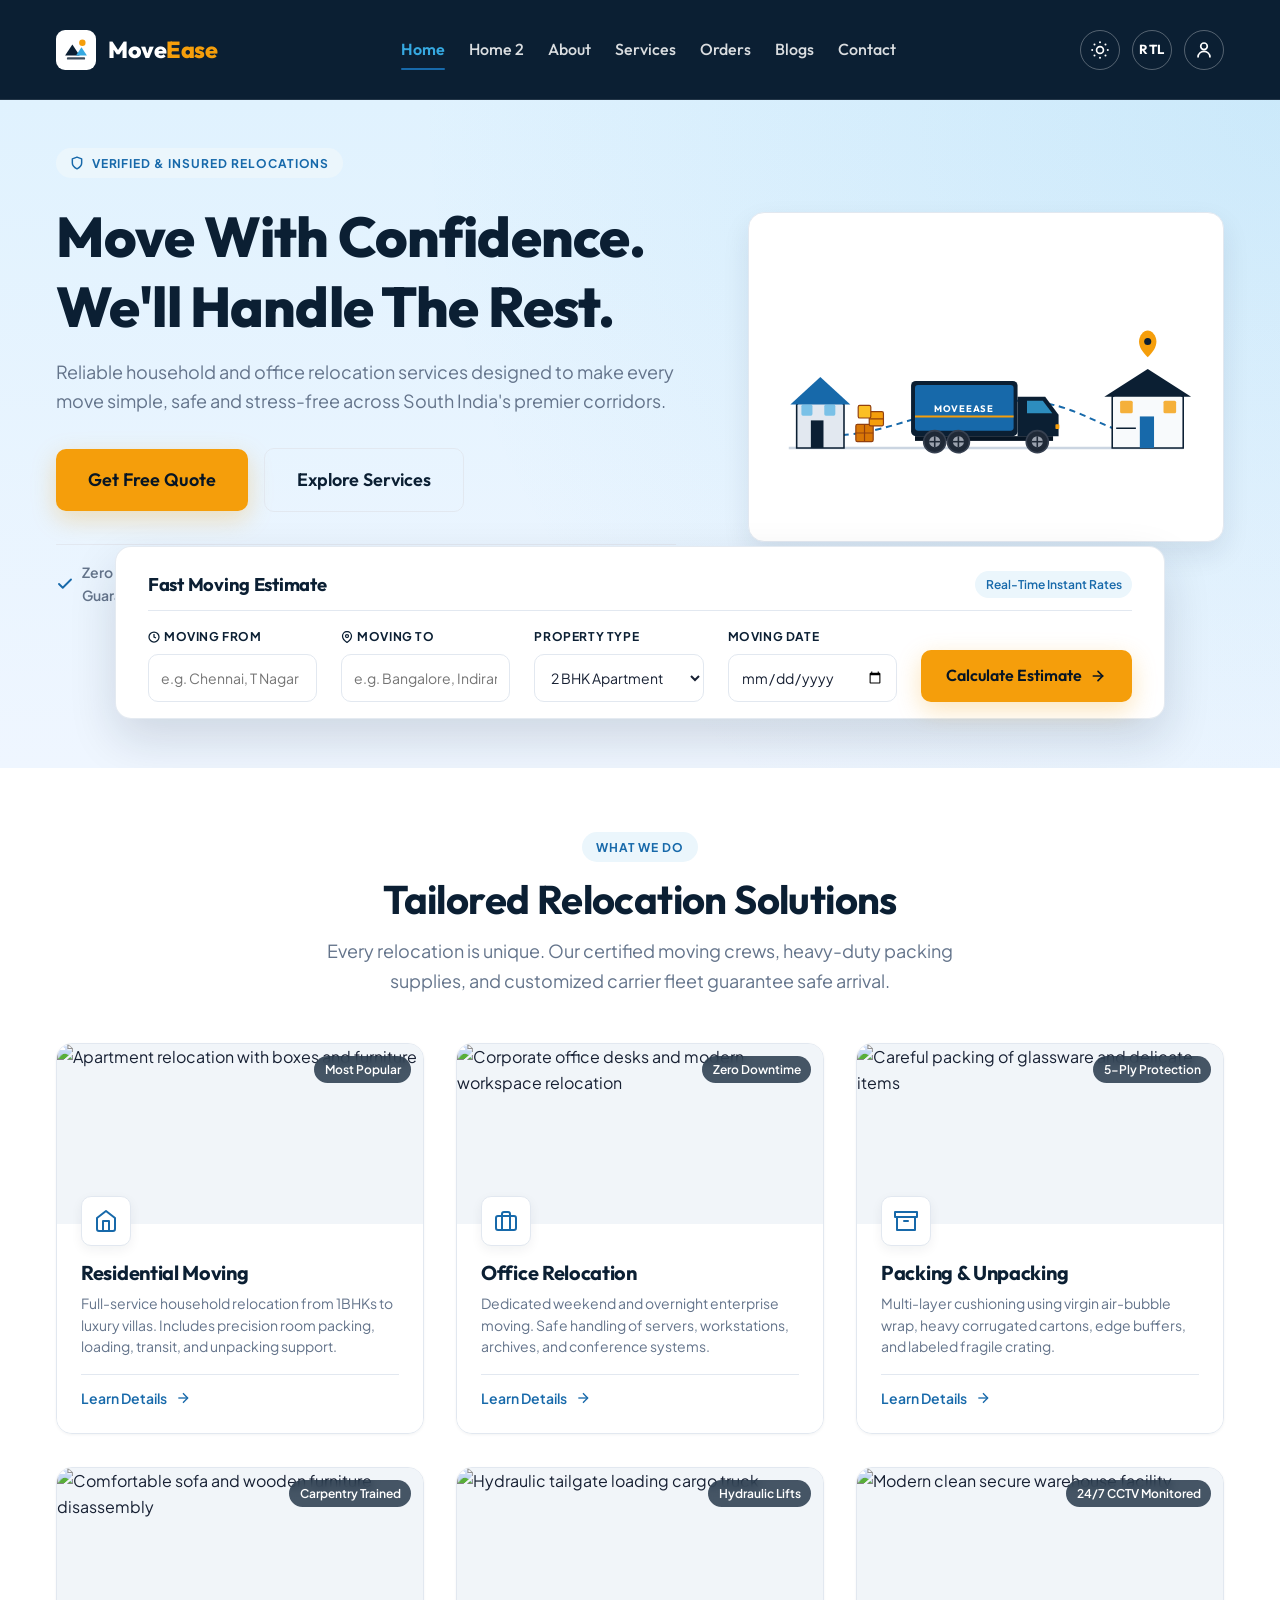
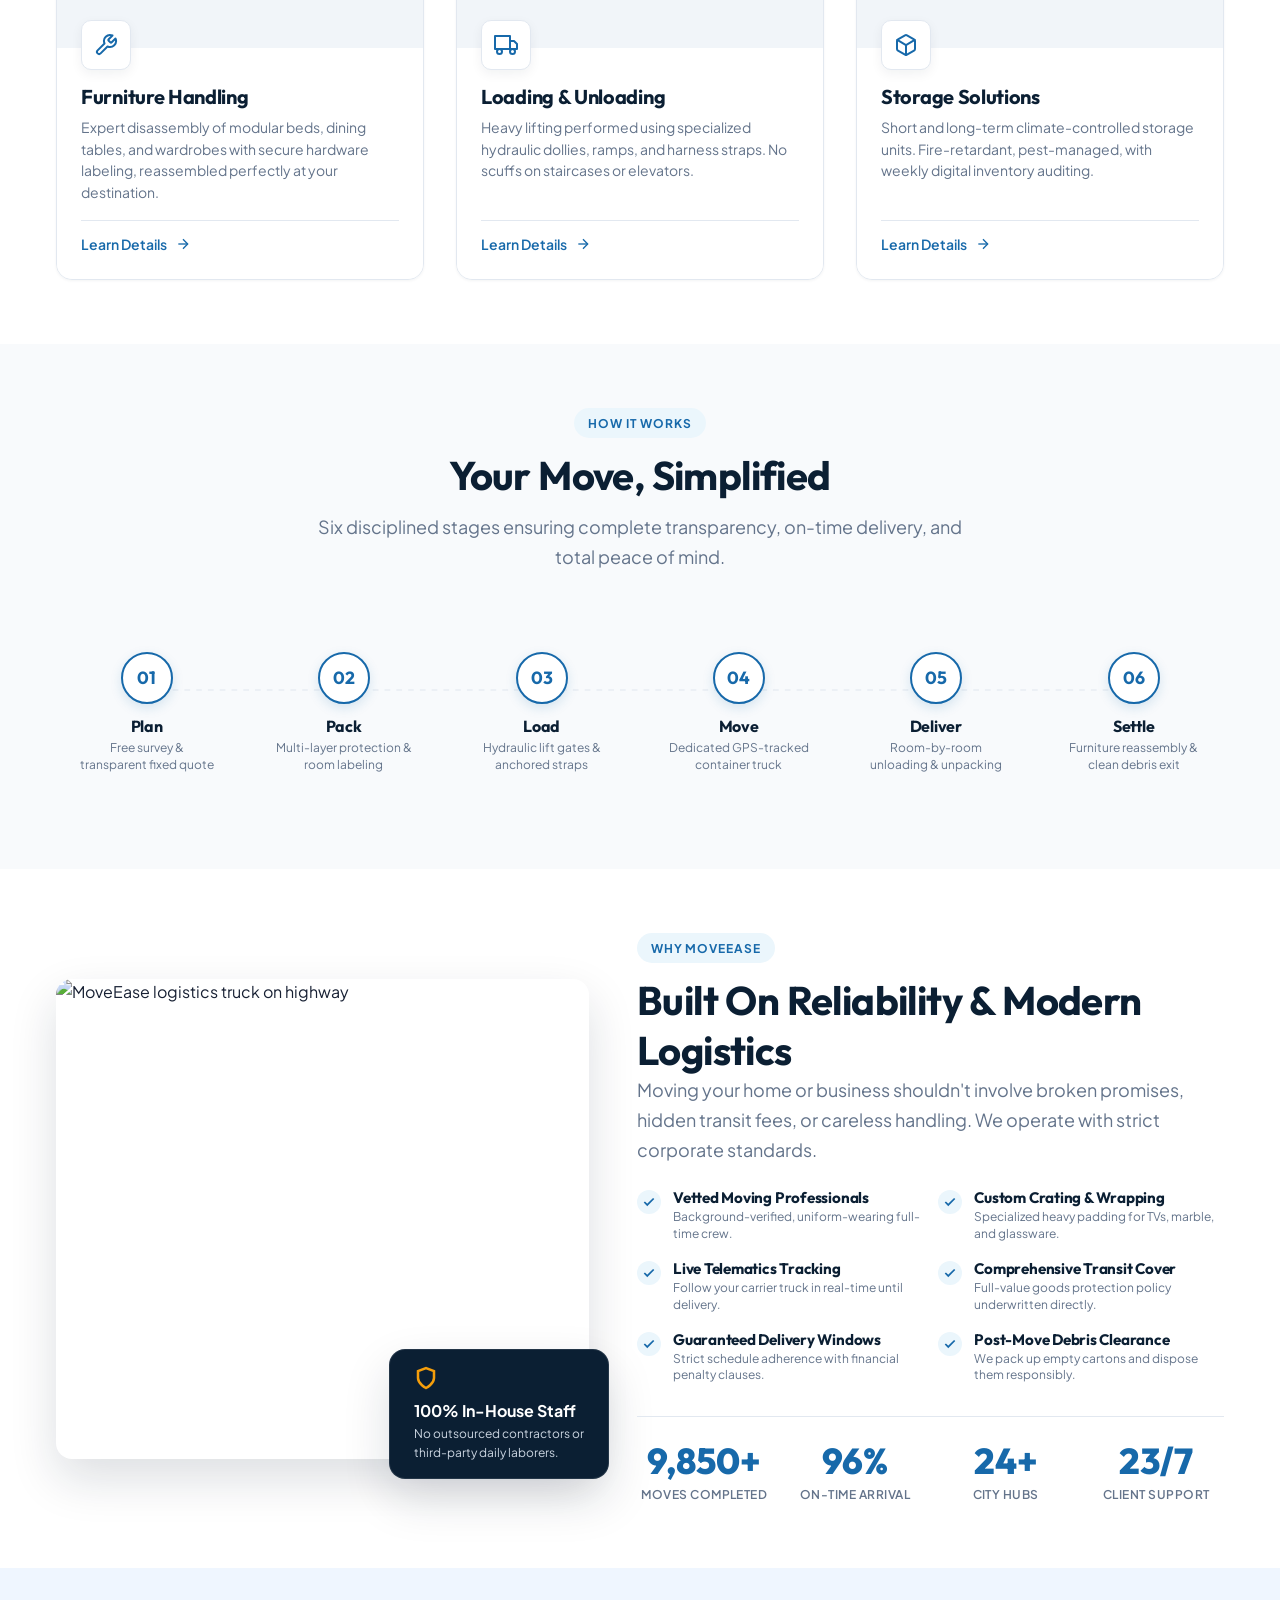
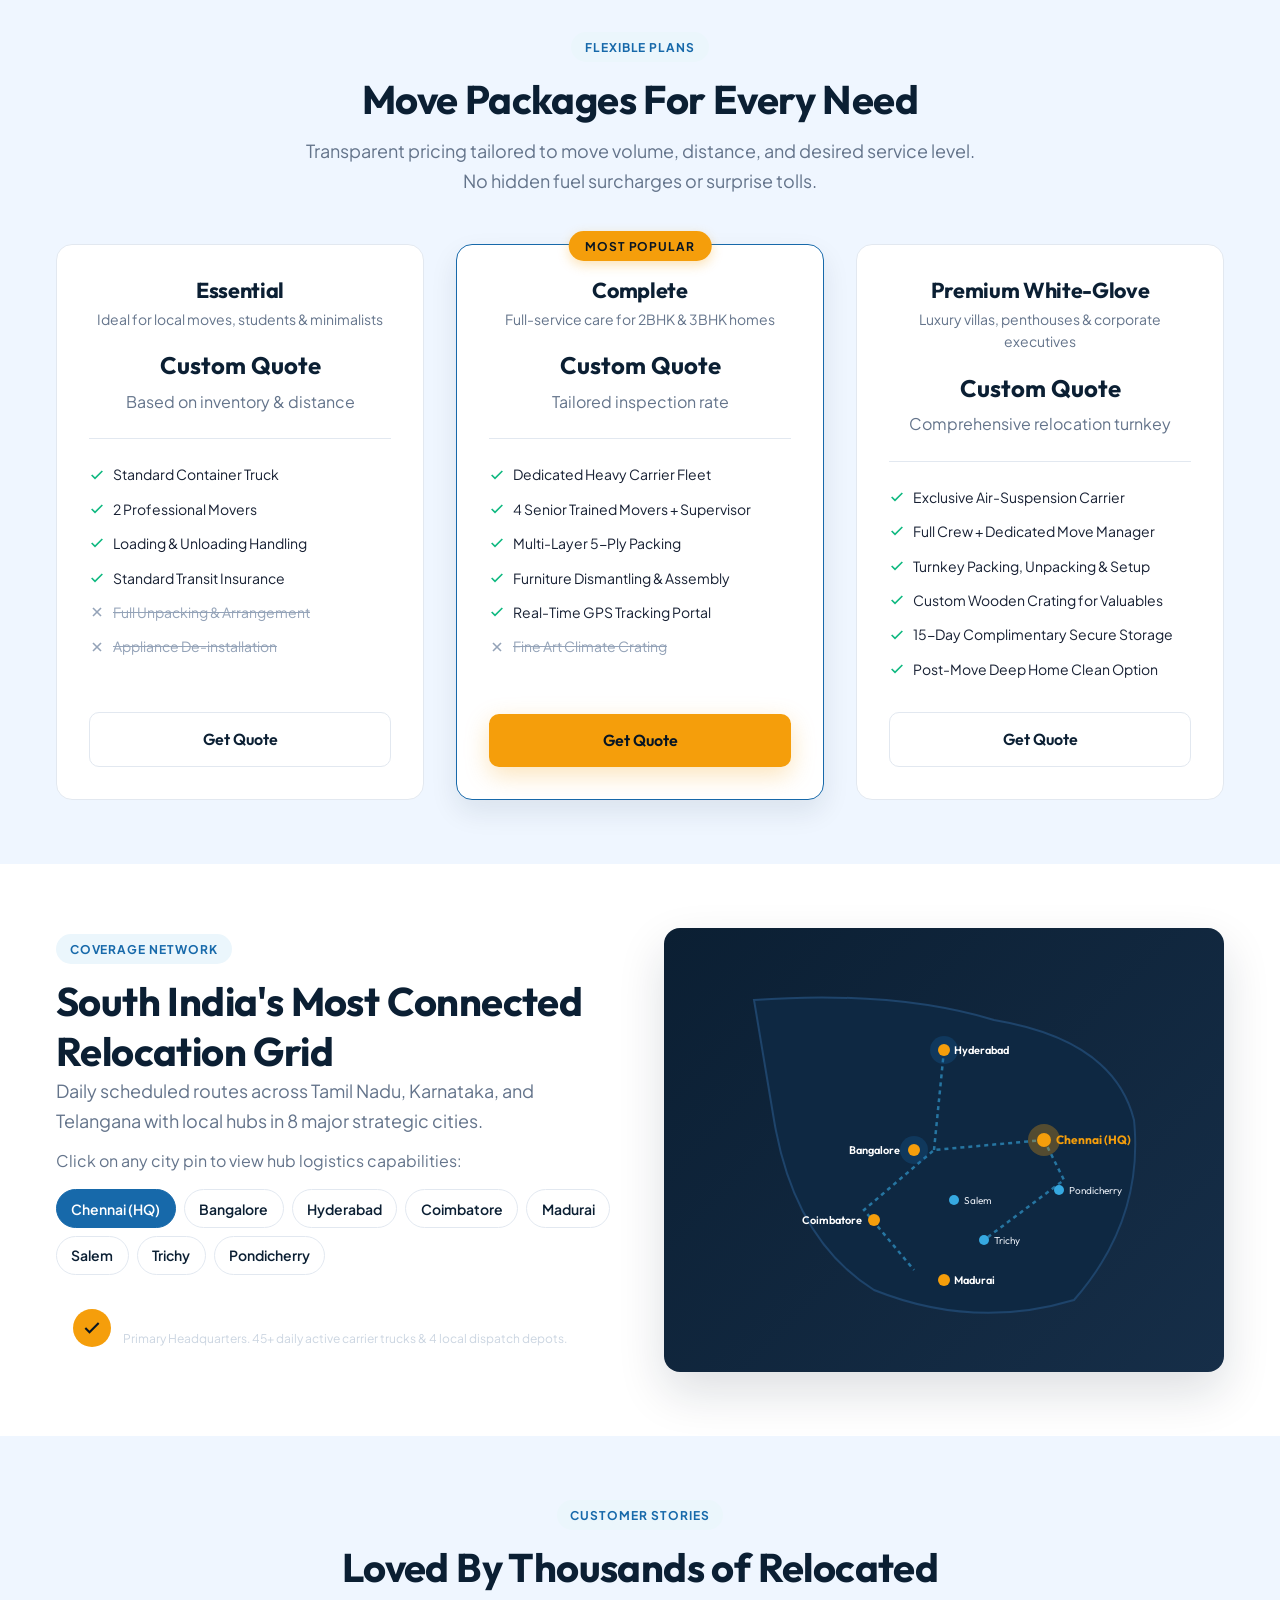
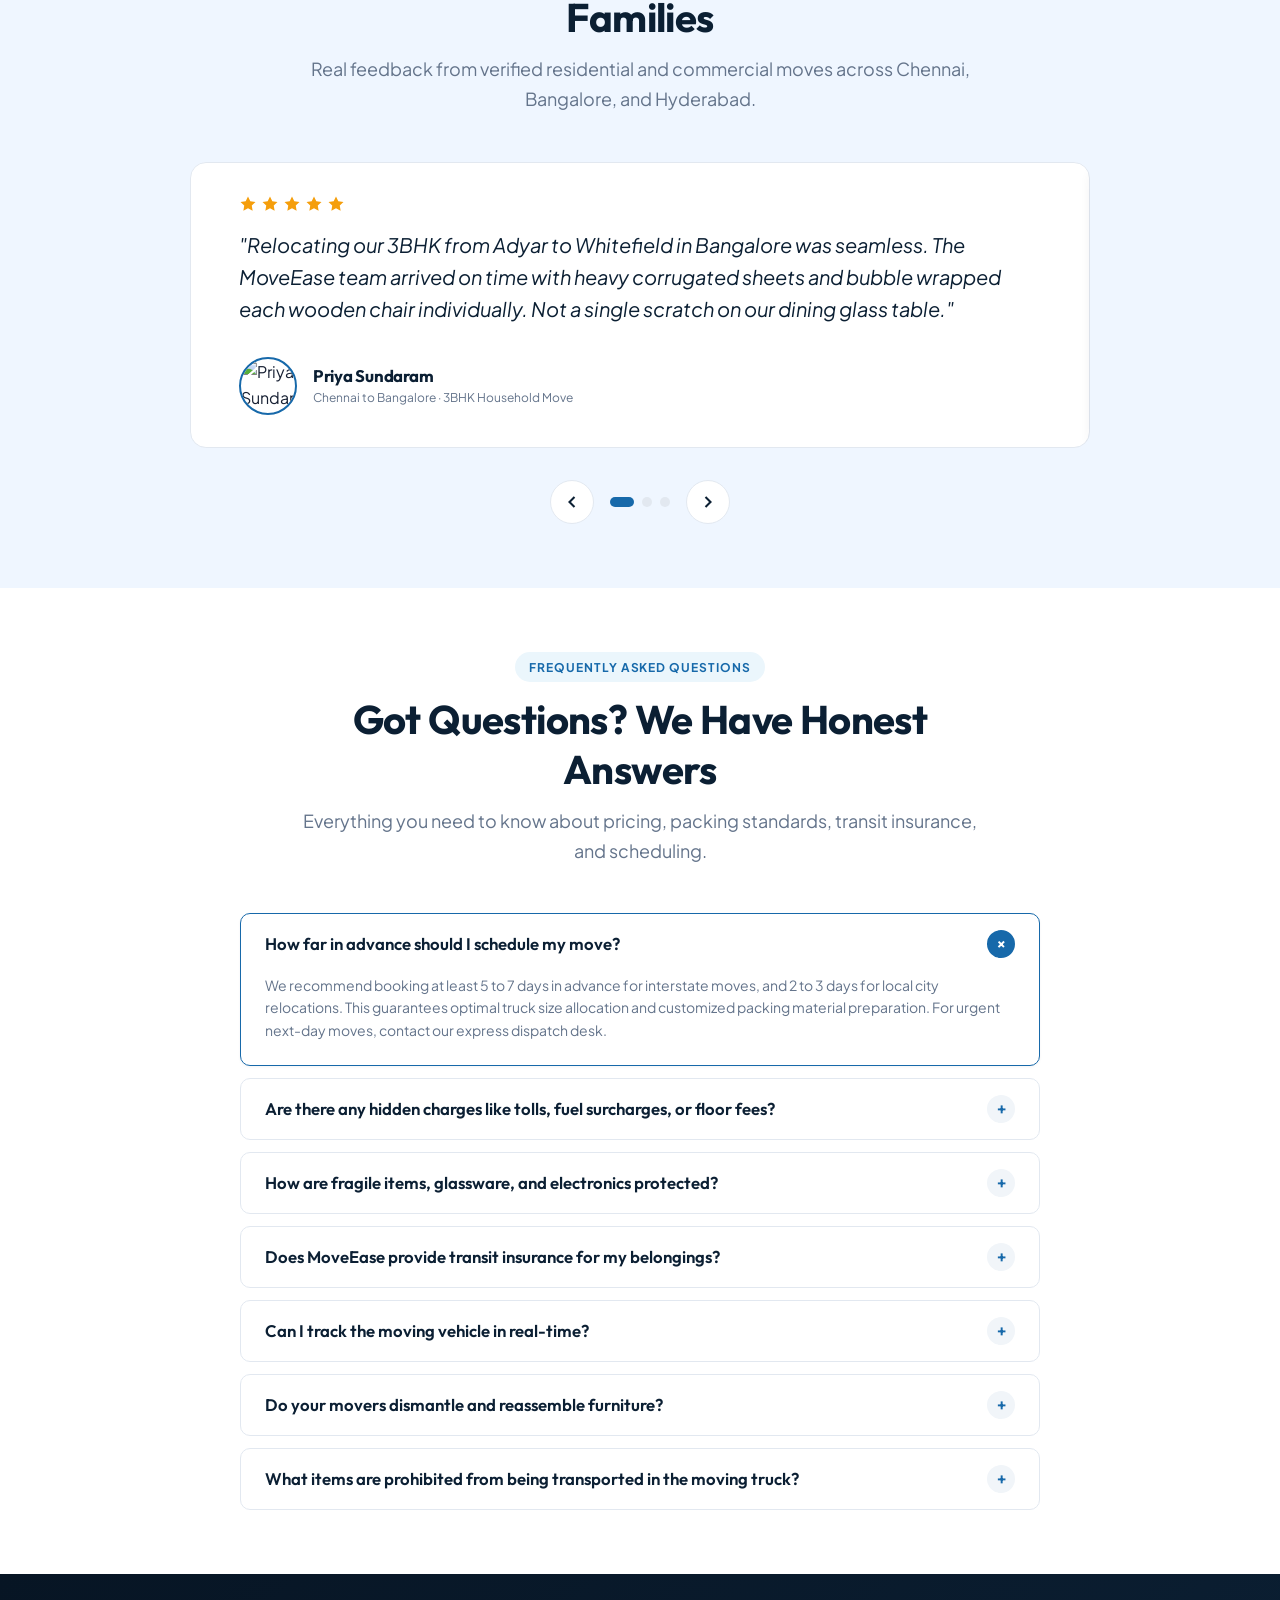
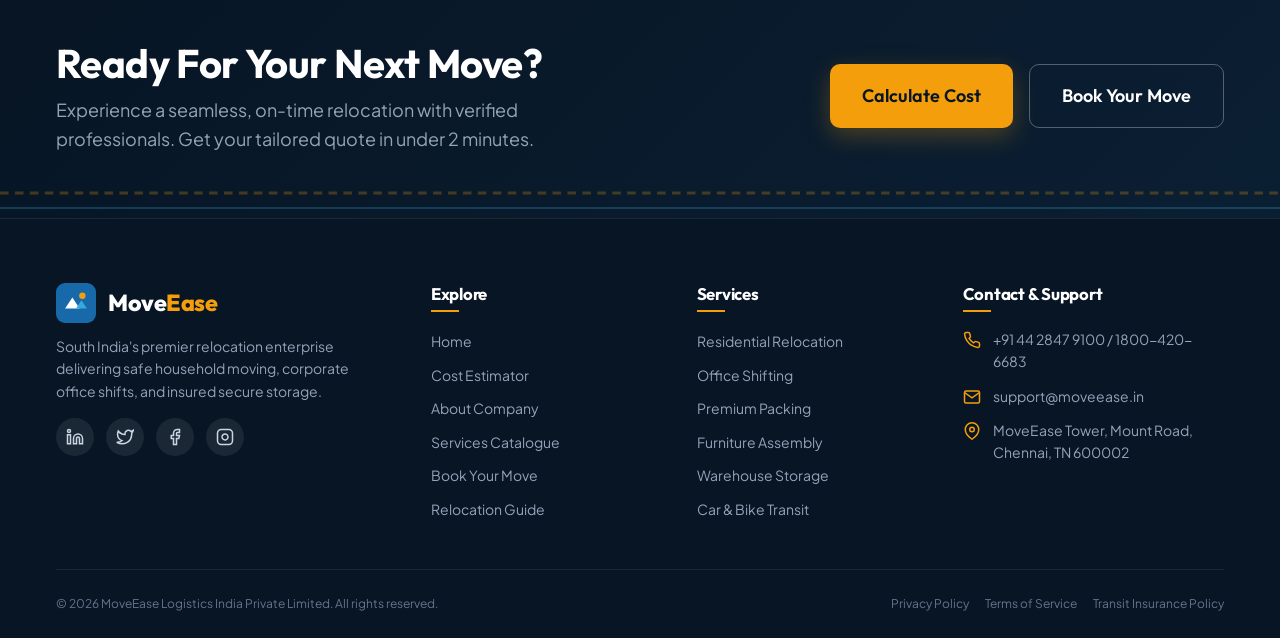
==== commit 659a86ba: "fix vercel root directory" ====
--- a/index.html
+++ b/index.html
@@ -46,11 +46,11 @@
       <!-- Original Brand Logo & Wordmark -->
       <a href="index.html" class="brand-logo" aria-label="MoveEase Home">
         <svg viewBox="0 0 44 44" fill="none" xmlns="http://www.w3.org/2000/svg" aria-hidden="true">
-          <rect width="44" height="44" rx="10" fill="#0B1F33" />
-          <path d="M10 28L18 16L26 28H10Z" fill="#1769AA" />
+          <rect width="44" height="44" rx="10" fill="#FFFFFF" />
+          <path d="M10 28L18 16L26 28H10Z" fill="#0B1F33" />
           <path d="M22 28L28 19L34 28H22Z" fill="#36A9E1" />
           <circle cx="29" cy="14" r="3.5" fill="#F59E0B" />
-          <rect x="12" y="30" width="20" height="2.5" rx="1" fill="#FFFFFF" opacity="0.8" />
+          <rect x="12" y="30" width="20" height="2.5" rx="1" fill="#0B1F33" opacity="0.8" />
         </svg>
         <span>Move<span class="accent">Ease</span></span>
       </a>
@@ -132,8 +132,8 @@
     <div class="mobile-drawer-header">
       <div class="brand-logo">
         <svg width="34" height="34" viewBox="0 0 44 44" fill="none" xmlns="http://www.w3.org/2000/svg" aria-hidden="true">
-          <rect width="44" height="44" rx="10" fill="#0B1F33" />
-          <path d="M10 28L18 16L26 28H10Z" fill="#1769AA" />
+          <rect width="44" height="44" rx="10" fill="#FFFFFF" />
+          <path d="M10 28L18 16L26 28H10Z" fill="#0B1F33" />
           <path d="M22 28L28 19L34 28H22Z" fill="#36A9E1" />
           <circle cx="29" cy="14" r="3.5" fill="#F59E0B" />
         </svg>
--- a/css/style.css
+++ b/css/style.css
@@ -65,7 +65,7 @@
   --color-orange-subtle: #FFFBEB;
   
   /* Neutral & Base Colors */
-  --color-bg: #F7F9FC;
+  --color-bg: #EFF6FF;
   --color-surface: #FFFFFF;
   --color-surface-muted: #F1F5F9;
   --color-border: #E2E8F0;
@@ -127,7 +127,7 @@
 
   /* Container */
   --container-max: 1200px;
-  --header-height: 80px;
+  --header-height: 100px;
 }
 
 /* ==========================================================================
@@ -441,18 +441,16 @@
   right: 0;
   width: 100%;
   z-index: 1000;
-  background-color: rgba(255, 255, 255, 0.95);
-  backdrop-filter: blur(12px);
-  -webkit-backdrop-filter: blur(12px);
-  border-bottom: 1px solid rgba(226, 232, 240, 0.8);
+  background-color: var(--color-navy);
+  border-bottom: 1px solid rgba(255, 255, 255, 0.1);
   height: var(--header-height);
   transition: height var(--transition-fast), background-color var(--transition-fast), box-shadow var(--transition-fast);
 }
 
 .site-header.scrolled {
-  height: 68px;
-  background-color: #FFFFFF;
-  box-shadow: var(--shadow-md);
+  height: 80px;
+  background-color: var(--color-navy-dark);
+  box-shadow: 0 4px 20px rgba(0, 0, 0, 0.2);
   border-bottom-color: transparent;
 }
 
@@ -472,7 +470,7 @@
   font-family: var(--font-heading);
   font-size: 1.45rem;
   font-weight: 800;
-  color: var(--color-navy);
+  color: #FFFFFF;
   letter-spacing: -0.02em;
 }
 
@@ -496,10 +494,11 @@
 .nav-link {
   font-family: var(--font-heading);
   font-weight: 500;
-  font-size: var(--text-sm);
-  color: var(--color-text-secondary);
+  font-size: var(--text-base);
+  color: rgba(255, 255, 255, 0.85);
   position: relative;
   padding: var(--space-2) 0;
+  transition: color var(--transition-fast);
 }
 
 .nav-link::after {
@@ -515,7 +514,7 @@
 }
 
 .nav-link:hover {
-  color: var(--color-navy);
+  color: #FFFFFF;
 }
 
 .nav-link:hover::after,
@@ -524,7 +523,7 @@
 }
 
 .nav-link.active {
-  color: var(--color-blue);
+  color: var(--color-sky);
   font-weight: 600;
 }
 
@@ -582,9 +581,9 @@
   width: 40px;
   height: 40px;
   border-radius: 50%;
-  border: 1.5px solid #1e293b;
+  border: 1.5px solid rgba(255, 255, 255, 0.3);
   background-color: transparent;
-  color: #1e293b;
+  color: #FFFFFF;
   display: inline-flex;
   align-items: center;
   justify-content: center;
@@ -602,9 +601,9 @@
 }
 
 .header-circle-btn:hover {
-  background-color: rgba(11, 31, 51, 0.06);
-  border-color: var(--color-blue);
-  color: var(--color-blue);
+  background-color: rgba(255, 255, 255, 0.1);
+  border-color: var(--color-sky);
+  color: var(--color-sky);
   transform: translateY(-1px);
 }
 
@@ -791,10 +790,10 @@
 
 .hero-home {
   position: relative;
-  background: radial-gradient(circle at top right, rgba(54, 169, 225, 0.08) 0%, transparent 60%),
-              linear-gradient(180deg, #FFFFFF 0%, var(--color-bg) 100%);
+  background: radial-gradient(circle at top right, rgba(54, 169, 225, 0.12) 0%, transparent 60%),
+              linear-gradient(180deg, #E0F2FE 0%, var(--color-bg) 100%);
   padding-top: var(--space-7);
-  padding-bottom: calc(var(--space-9) + 40px);
+  padding-bottom: var(--space-7);
   overflow: hidden;
 }
 
@@ -901,7 +900,8 @@
 /* Floating Quote Card Overlapping Hero */
 .hero-floating-quote {
   position: relative;
-  margin-top: -60px;
+  margin: -60px auto 0 auto;
+  max-width: 1050px;
   z-index: 10;
 }
 
@@ -910,7 +910,7 @@
   border-radius: var(--radius-lg);
   box-shadow: var(--shadow-xl);
   border: 1px solid rgba(226, 232, 240, 0.9);
-  padding: var(--space-5) var(--space-6);
+  padding: var(--space-5) var(--space-6) var(--space-4) var(--space-6);
 }
 
 .quote-card-header {
@@ -930,7 +930,7 @@
 .quote-form-grid {
   display: grid;
   grid-template-columns: repeat(4, 1fr) auto;
-  gap: var(--space-4);
+  gap: var(--space-5);
   align-items: flex-end;
 }
 
@@ -1006,7 +1006,6 @@
 .service-card-media {
   position: relative;
   height: 180px;
-  overflow: hidden;
   background-color: var(--color-surface-muted);
 }
 
@@ -1032,6 +1031,7 @@
   padding: 0.25rem 0.65rem;
   border-radius: var(--radius-full);
   font-weight: 600;
+  z-index: 2;
 }
 
 .service-card-icon-wrap {
@@ -1048,7 +1048,7 @@
   justify-content: center;
   color: var(--color-blue);
   border: 1px solid var(--color-border);
-  z-index: 2;
+  z-index: 5;
   transition: background-color var(--transition-fast), color var(--transition-fast), transform var(--transition-fast);
 }
 
@@ -1059,6 +1059,9 @@
 }
 
 .service-card-body {
+  position: relative;
+  z-index: 1;
+  background-color: var(--color-surface);
   padding: calc(var(--space-5) + 12px) var(--space-5) var(--space-5) var(--space-5);
   flex-grow: 1;
   display: flex;
@@ -2682,6 +2685,7 @@
   display: grid;
   grid-template-columns: repeat(3, 1fr);
   gap: var(--space-6);
+  align-items: start;
 }
 
 .blog-card {
@@ -2692,12 +2696,17 @@
   box-shadow: var(--shadow-sm);
   display: flex;
   flex-direction: column;
-  transition: transform var(--transition-normal), box-shadow var(--transition-normal);
+  transition: transform var(--transition-normal), box-shadow var(--transition-normal), border-color var(--transition-normal);
 }
 
 .blog-card:hover {
   transform: translateY(-5px);
   box-shadow: var(--shadow-lg);
+}
+
+.blog-card.expanded {
+  border-color: var(--color-sky);
+  box-shadow: 0 12px 30px rgba(11, 31, 51, 0.12);
 }
 
 .blog-card-media {
@@ -2745,6 +2754,119 @@
   line-height: 1.55;
   margin-bottom: var(--space-4);
   flex-grow: 1;
+}
+
+/* Inline Expanded Article Content in Blog Cards */
+.blog-expanded-content {
+  display: none;
+  margin-bottom: var(--space-4);
+  padding: var(--space-4) 0;
+  border-top: 1px dashed var(--color-border);
+  border-bottom: 1px dashed var(--color-border);
+  animation: fadeInDown 350ms ease forwards;
+}
+
+.blog-card.expanded .blog-expanded-content {
+  display: block;
+}
+
+.blog-article-full-text {
+  font-size: var(--text-sm);
+  line-height: 1.7;
+  color: var(--color-text-primary);
+}
+
+.blog-article-full-text p {
+  margin-bottom: var(--space-3);
+  color: var(--color-text-secondary);
+}
+
+.blog-article-full-text strong {
+  color: var(--color-text-primary);
+}
+
+.blog-points-list,
+.blog-timeline-list {
+  list-style: none;
+  padding: 0;
+  margin: var(--space-3) 0;
+  display: flex;
+  flex-direction: column;
+  gap: var(--space-2);
+}
+
+.blog-points-list li,
+.blog-timeline-list li {
+  position: relative;
+  padding-left: var(--space-4);
+  font-size: var(--text-xs);
+  line-height: 1.6;
+  color: var(--color-text-secondary);
+}
+
+.blog-points-list li::before,
+.blog-timeline-list li::before {
+  content: "•";
+  position: absolute;
+  left: 0;
+  color: var(--color-sky);
+  font-weight: bold;
+  font-size: 1.1rem;
+  line-height: 1;
+}
+
+.blog-highlight-box {
+  background-color: var(--color-surface-muted);
+  border-left: 3px solid var(--color-sky);
+  padding: var(--space-3) var(--space-4);
+  border-radius: var(--radius-sm);
+  margin: var(--space-3) 0;
+}
+
+.blog-highlight-box p {
+  margin: 0;
+  font-size: var(--text-xs);
+  line-height: 1.6;
+  color: var(--color-text-primary);
+}
+
+.blog-inline-footer {
+  margin-top: var(--space-4);
+  padding-top: var(--space-3);
+  border-top: 1px solid var(--color-border);
+  display: flex;
+  justify-content: space-between;
+  align-items: center;
+  flex-wrap: wrap;
+  gap: var(--space-2);
+}
+
+.blog-inline-footer .btn {
+  font-size: var(--text-xs);
+  padding: var(--space-1) var(--space-3);
+}
+
+.read-article-btn {
+  display: inline-flex;
+  align-items: center;
+  justify-content: center;
+  gap: var(--space-2);
+  transition: all var(--transition-fast);
+  align-self: flex-start;
+}
+
+.read-article-btn .btn-arrow {
+  transition: transform var(--transition-fast);
+}
+
+.blog-card.expanded .read-article-btn {
+  background-color: var(--color-surface-muted);
+  color: var(--color-text-primary);
+  border-color: var(--color-border);
+}
+
+.blog-card.expanded .read-article-btn .btn-arrow {
+  transform: rotate(180deg);
 }
 
 /* ==========================================================================
@@ -5163,6 +5285,10 @@
   color: #38BDF8;
 }
 
+[data-theme="dark"] .service-card-body {
+  background-color: #0E1E30;
+}
+
 /* Why Choose Us & Checklist in Dark Mode */
 [data-theme="dark"] .why-check-text h4 {
   color: #FFFFFF;
@@ -5292,6 +5418,11 @@
 
 [dir="rtl"] .header-circle-group {
   flex-direction: row;
+}
+
+[dir="rtl"] .service-card-icon-wrap {
+  left: auto;
+  right: var(--space-5);
 }
 
 /* RTL Login Layout */
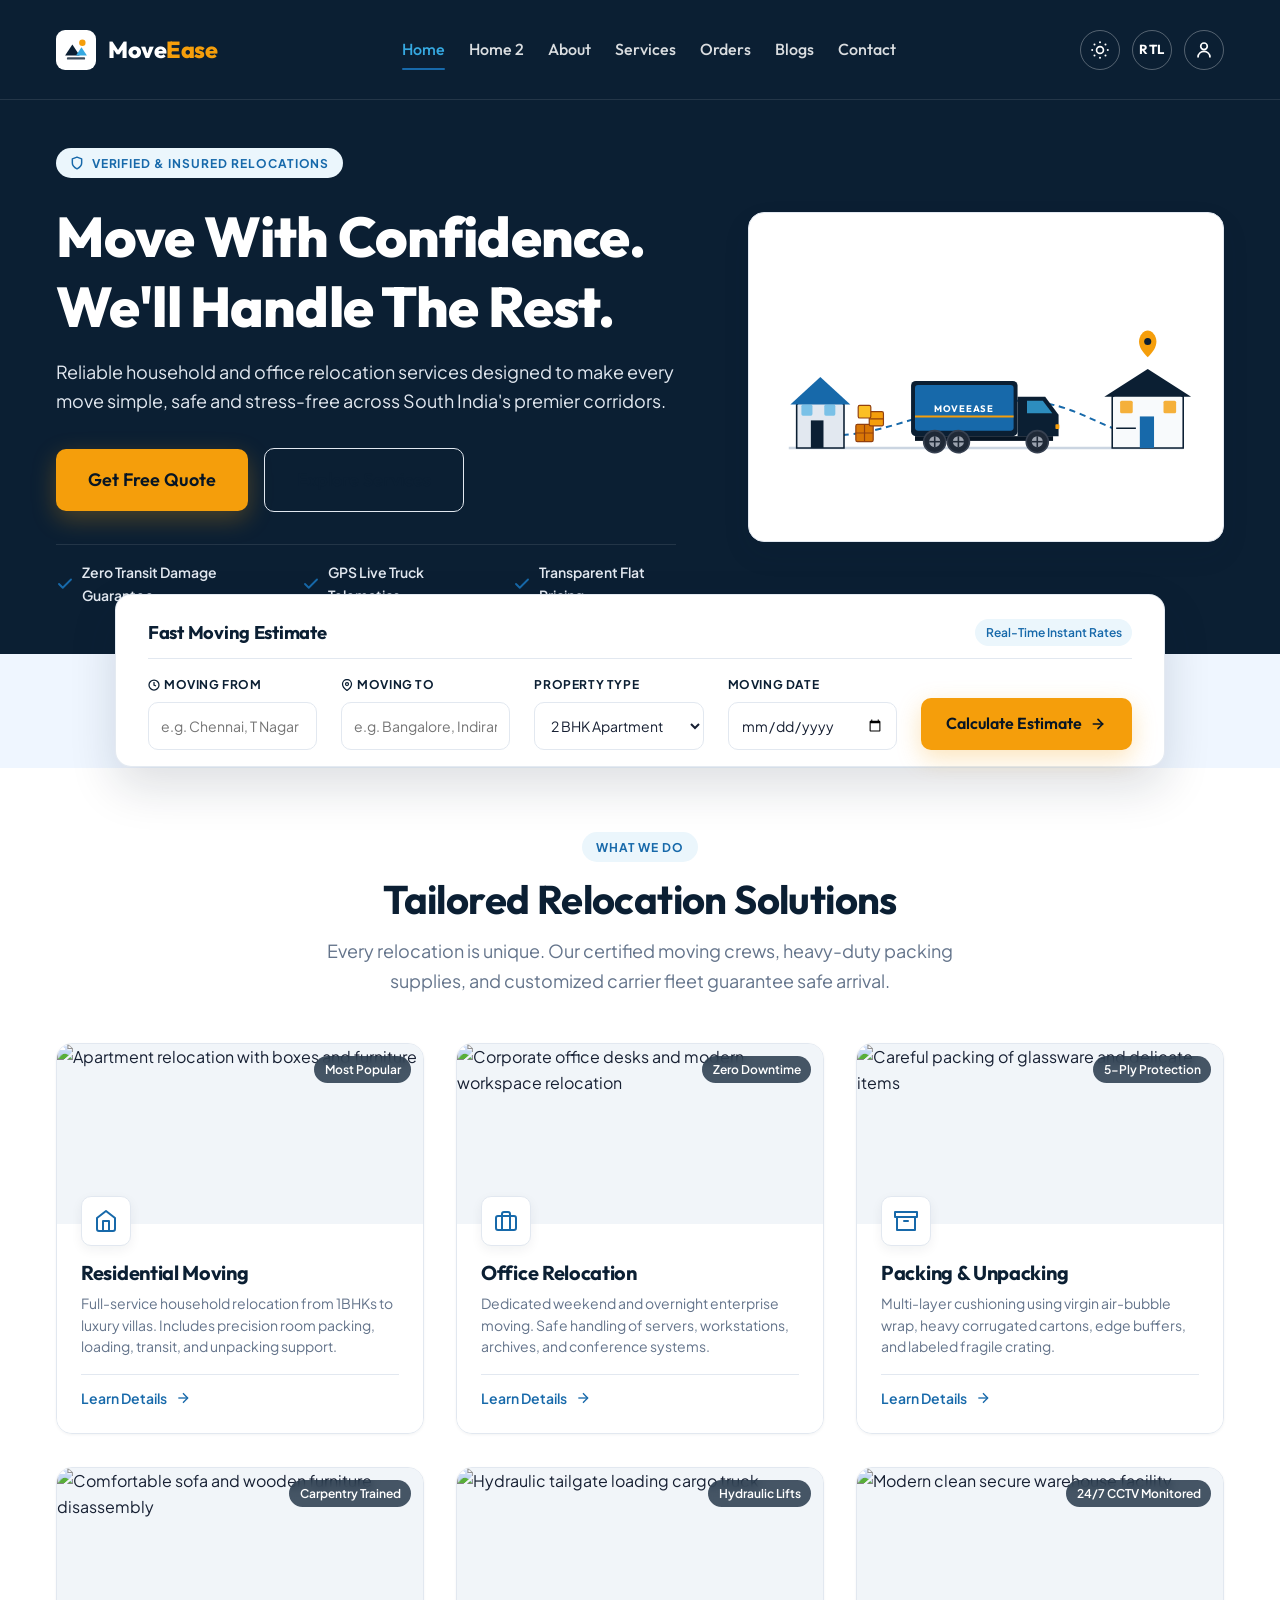
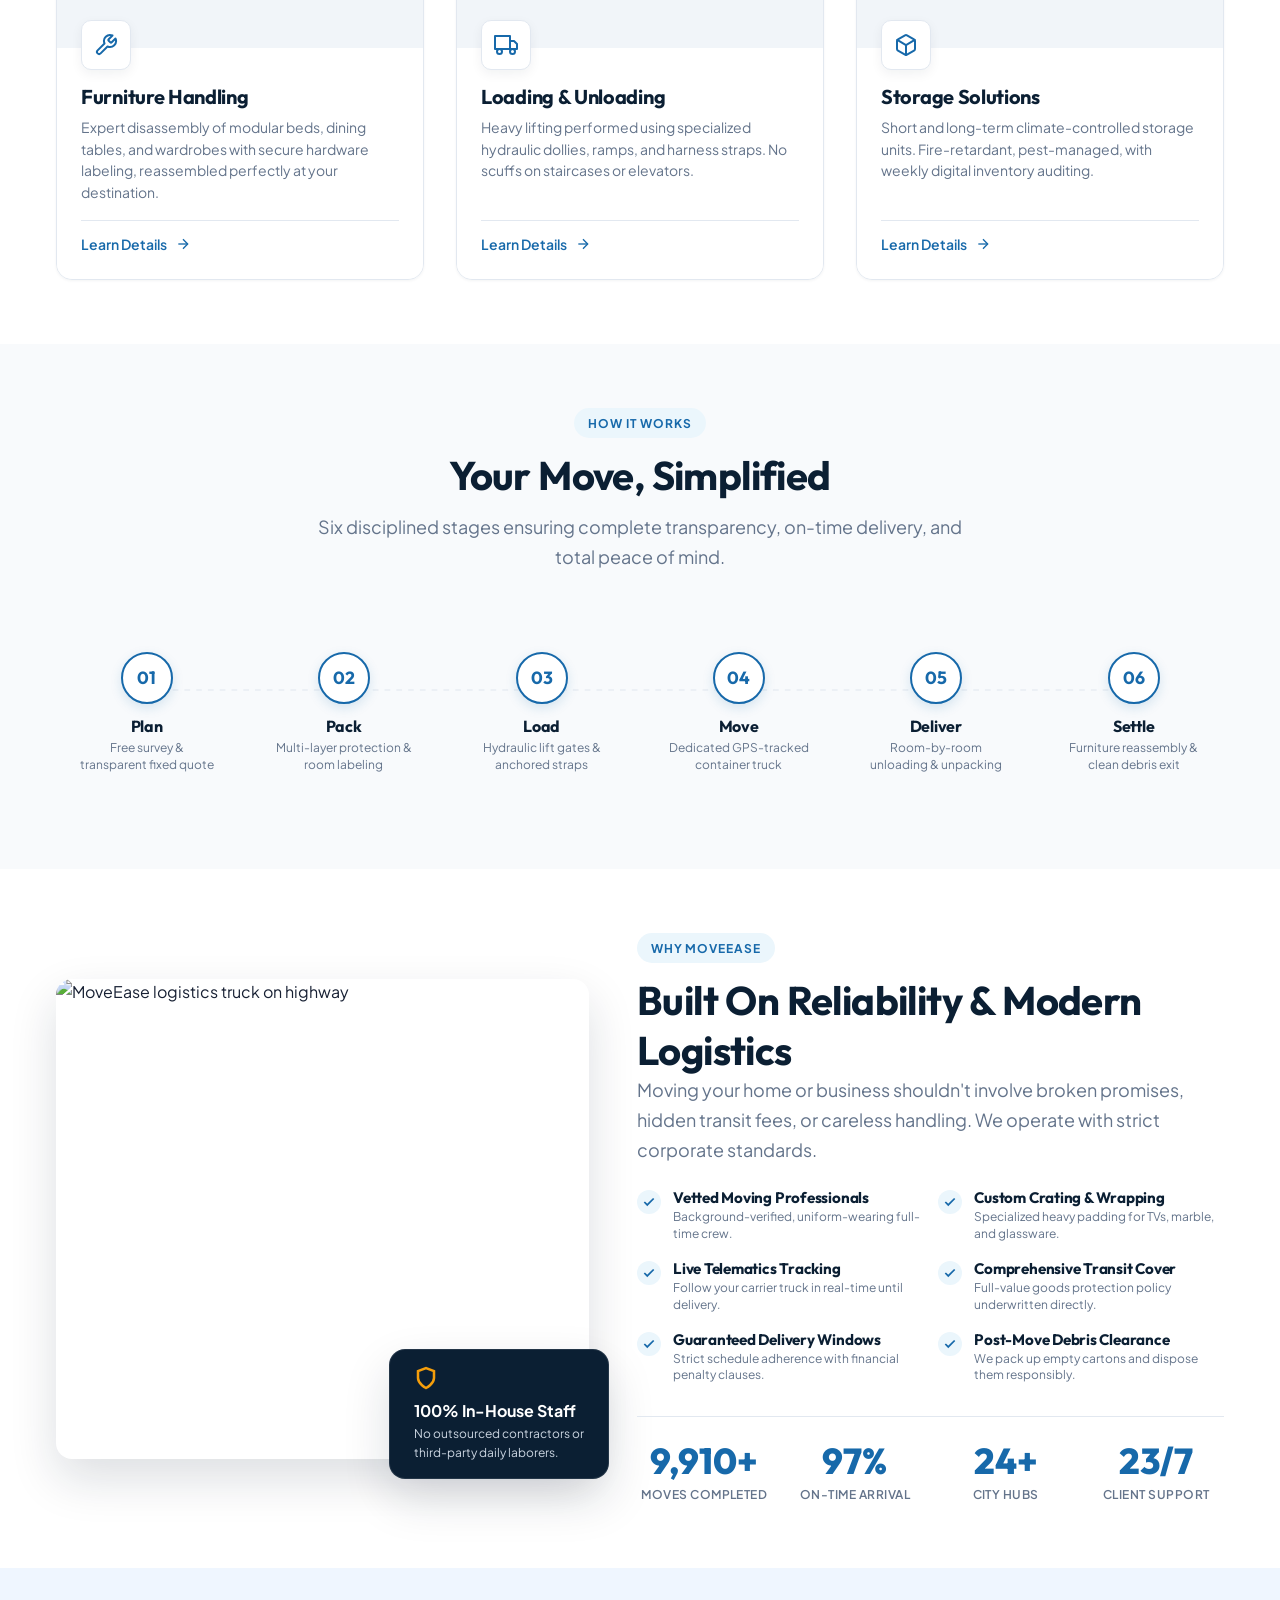
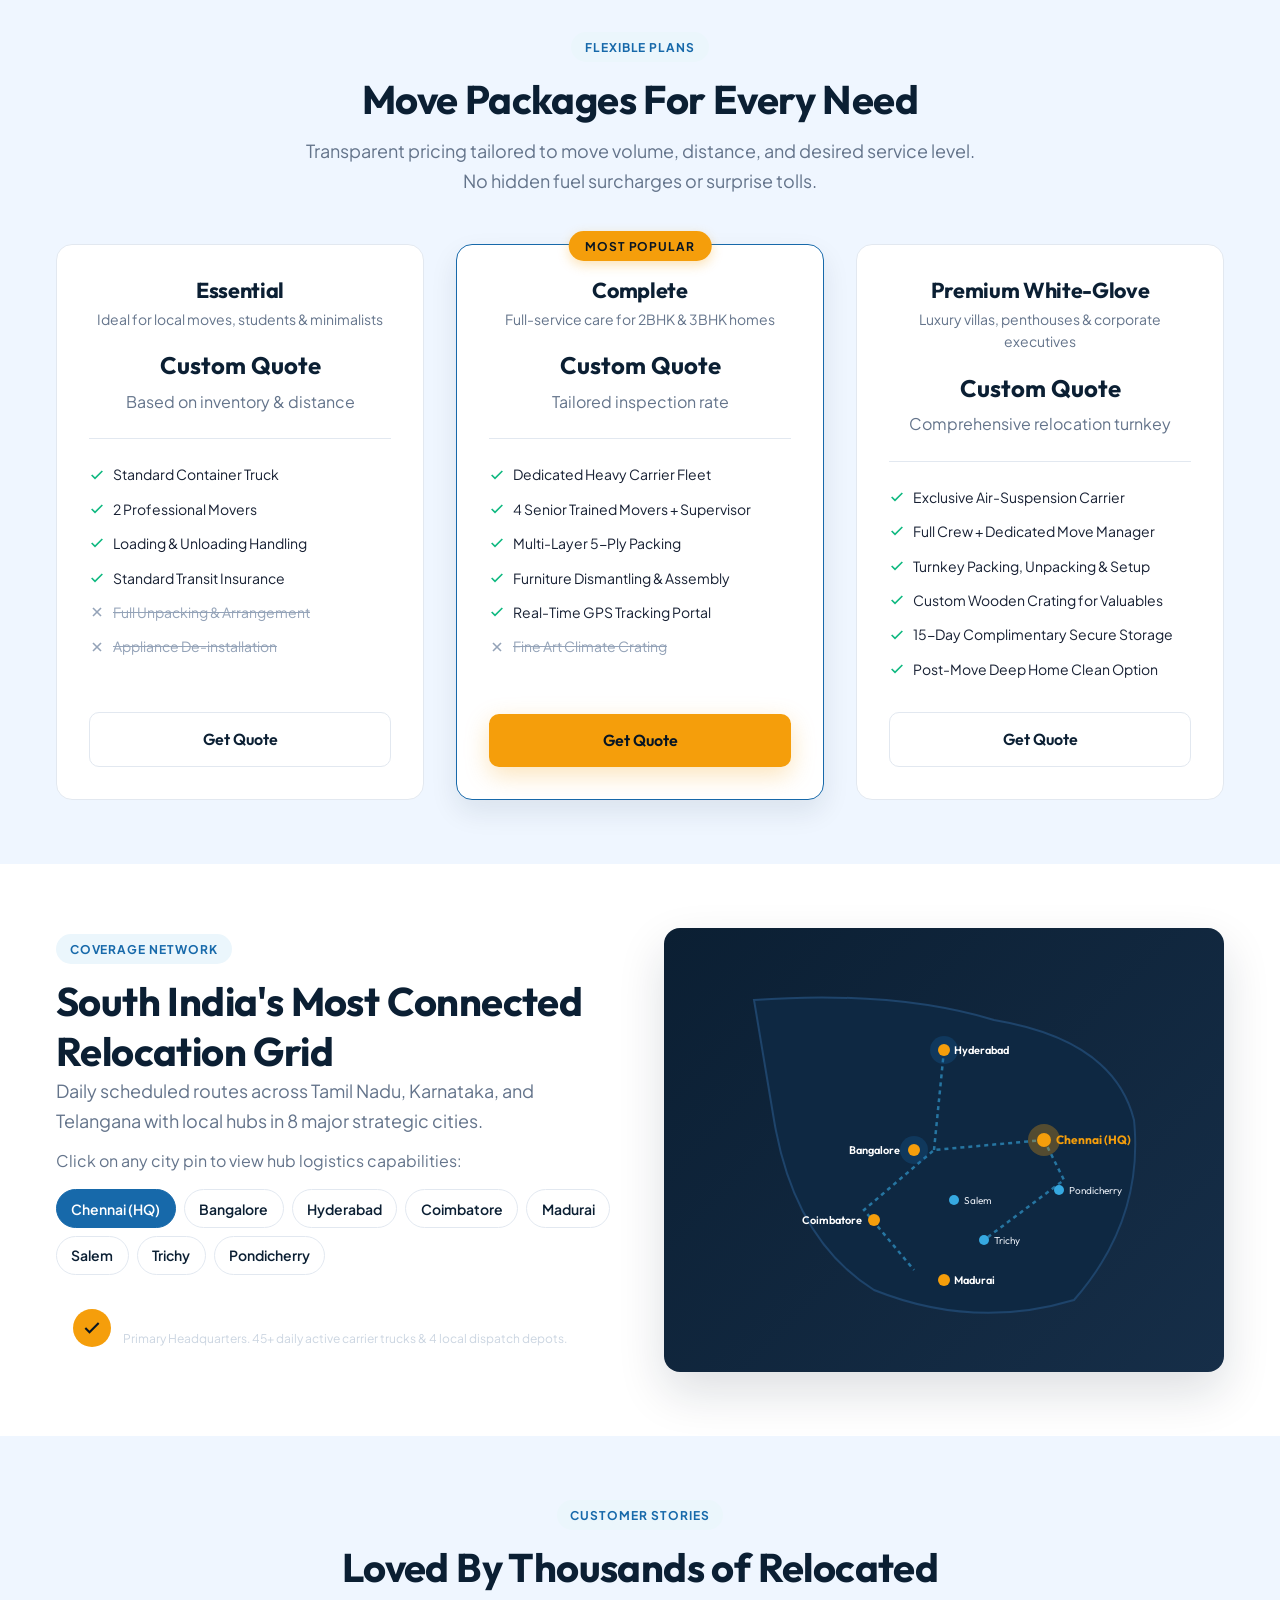
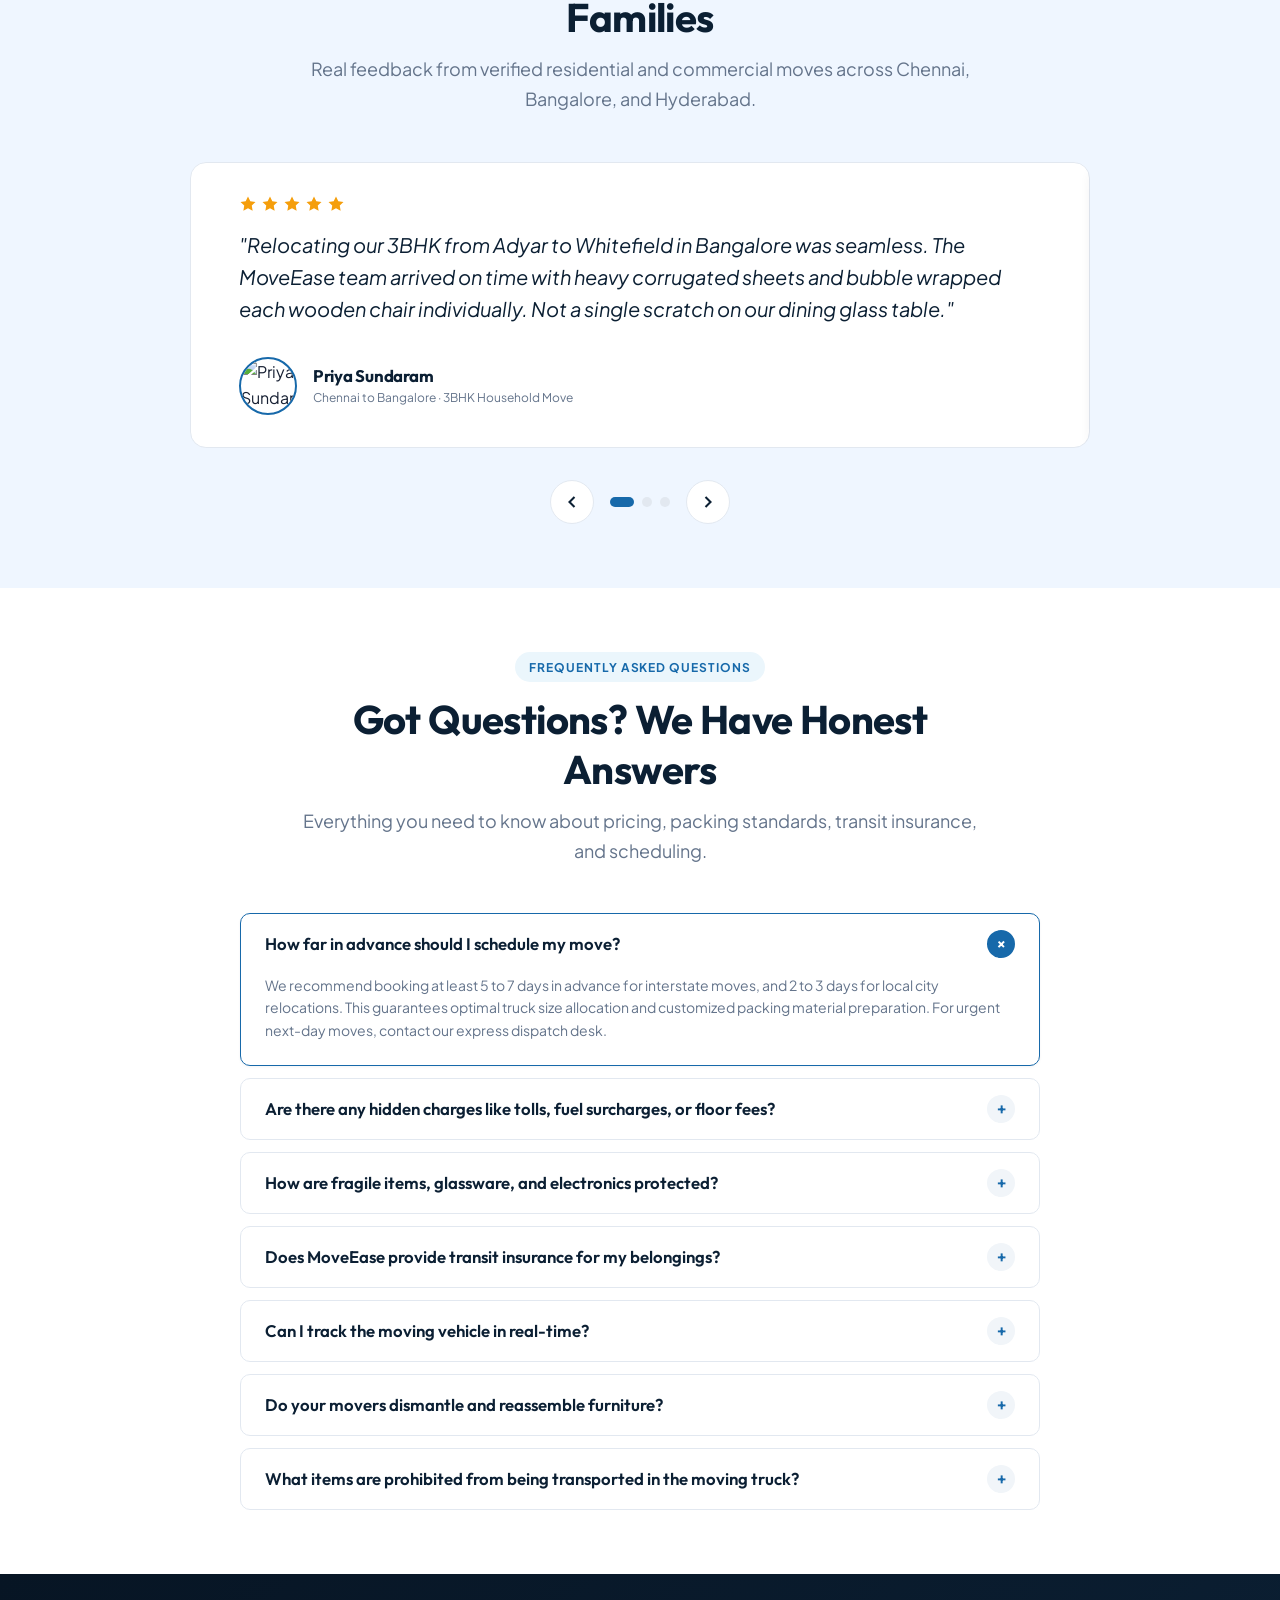
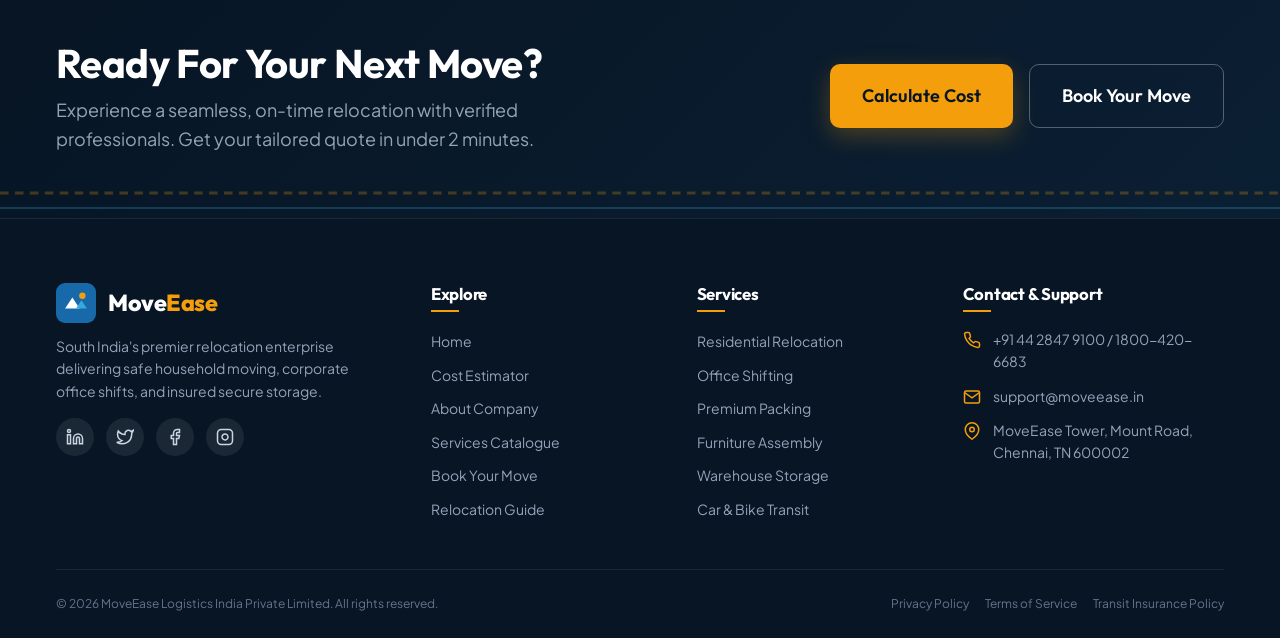
==== commit 3cd334ed: "Move hero floating quote outside of hero section to allow it to overlap the what we do section corre" ====
--- a/index.html
+++ b/index.html
@@ -299,6 +299,11 @@
           </div>
         </div>
 
+      </div>
+    </section>
+
+    <!-- Floating quote moved here so it can overlap the bottom edge -->
+    <div class="container" style="position: relative; z-index: 20;">
         <!-- Overlapping Quick Quote Calculator Bar -->
         <div class="hero-floating-quote reveal reveal-up delay-3" id="quick-quote">
           <div class="quote-card">
@@ -346,8 +351,7 @@
             </form>
           </div>
         </div>
-      </div>
-    </section>
+    </div>
 
     <!-- ======================================================================
          2. CORE SECTION: SERVICES OVERVIEW (6 Cards with custom SVG + Photo)
--- a/css/style.css
+++ b/css/style.css
@@ -492,6 +492,7 @@
 }
 
 .nav-link {
+  display: inline-block;
   font-family: var(--font-heading);
   font-weight: 500;
   font-size: var(--text-base);
@@ -524,7 +525,6 @@
 
 .nav-link.active {
   color: var(--color-sky);
-  font-weight: 600;
 }
 
 /* Header Actions */
@@ -790,8 +790,8 @@
 
 .hero-home {
   position: relative;
-  background: radial-gradient(circle at top right, rgba(54, 169, 225, 0.12) 0%, transparent 60%),
-              linear-gradient(180deg, #E0F2FE 0%, var(--color-bg) 100%);
+  background-color: var(--color-navy);
+  color: var(--color-text-white);
   padding-top: var(--space-7);
   padding-bottom: var(--space-7);
   overflow: hidden;
@@ -829,14 +829,14 @@
   margin-top: var(--space-3);
   margin-bottom: var(--space-4);
   font-weight: 800;
-  color: var(--color-navy);
+  color: var(--color-text-white);
 }
 
 .hero-lead {
   font-size: var(--text-lg);
   line-height: 1.6;
   margin-bottom: var(--space-6);
-  color: var(--color-text-secondary);
+  color: #E2E8F0;
 }
 
 .hero-ctas {
@@ -852,7 +852,7 @@
   align-items: center;
   gap: var(--space-6);
   padding-top: var(--space-4);
-  border-top: 1px solid var(--color-border);
+  border-top: 1px solid rgba(255, 255, 255, 0.1);
 }
 
 .trust-item {
@@ -861,7 +861,7 @@
   gap: var(--space-2);
   font-size: var(--text-sm);
   font-weight: 600;
-  color: var(--color-text-secondary);
+  color: #E2E8F0;
 }
 
 .trust-item svg {
@@ -3980,8 +3980,8 @@
 /* Services Hero Banner — Different visual from Home hero */
 .services-hero-banner {
   position: relative;
-  background: linear-gradient(135deg, #0B1F33 0%, #162E48 40%, #1769AA 100%);
-  padding: calc(var(--header-height) + var(--space-8)) 0 var(--space-9);
+  background-color: var(--color-navy);
+  padding: var(--space-8) 0 var(--space-9);
   overflow: hidden;
 }
 
@@ -5130,8 +5130,7 @@
 
 /* Hero Home Dark Mode */
 [data-theme="dark"] .hero-home {
-  background: radial-gradient(circle at top right, rgba(56, 189, 248, 0.12) 0%, transparent 60%),
-              linear-gradient(180deg, #07111C 0%, #0B1C2E 100%) !important;
+  background-color: #0B1726 !important;
 }
 
 [data-theme="dark"] .hero-home::before {
@@ -5202,13 +5201,12 @@
 /* Dark Hero Sections & About Hero High Contrast in Dark Mode */
 [data-theme="dark"] .about-hero,
 [data-theme="dark"] .section-dark,
+[data-theme="dark"] .about-hero,
 [data-theme="dark"] .about-promise,
 [data-theme="dark"] .order-hero-banner,
 [data-theme="dark"] .contact-hero-banner,
 [data-theme="dark"] .services-hero-banner {
-  background-color: #071524 !important;
-  background: radial-gradient(circle at top right, rgba(56, 189, 248, 0.12) 0%, transparent 60%),
-              linear-gradient(180deg, #07111C 0%, #0B1C2E 100%) !important;
+  background-color: #0B1726 !important;
   color: #FFFFFF !important;
 }
 
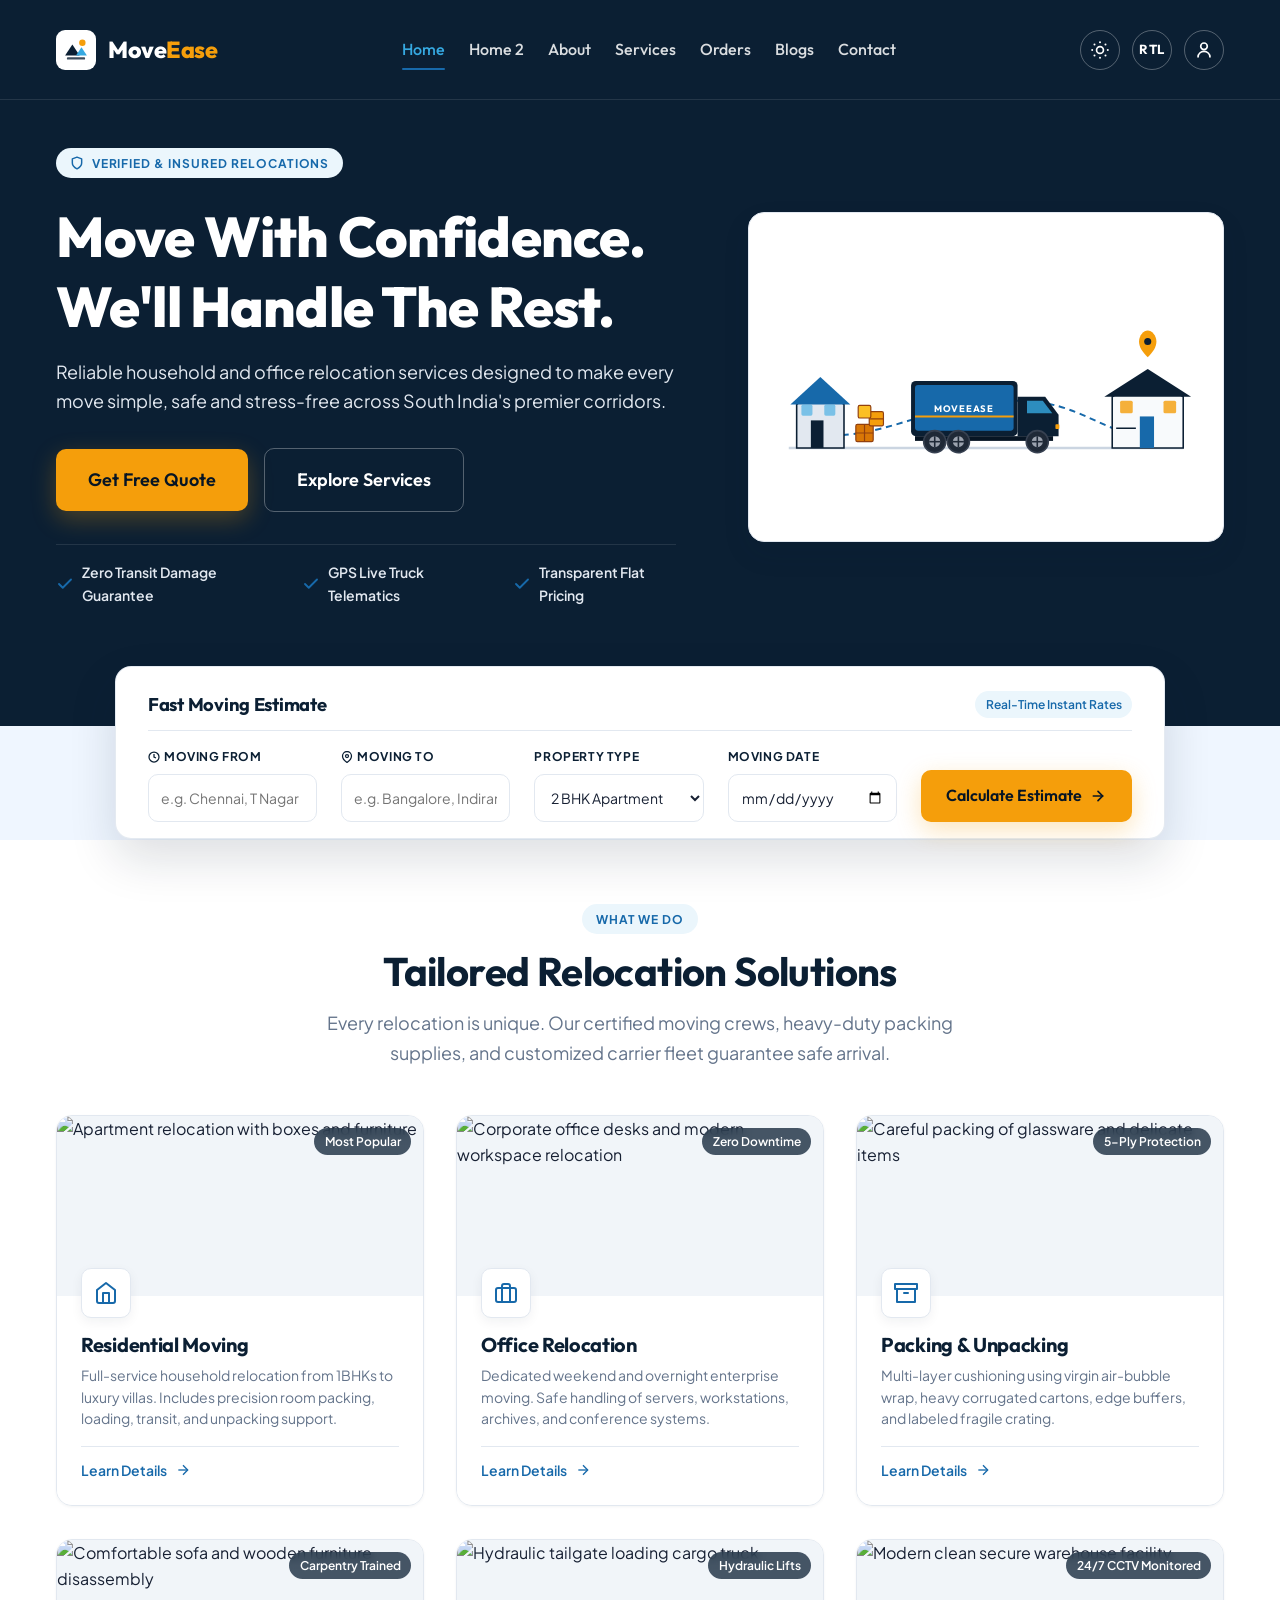
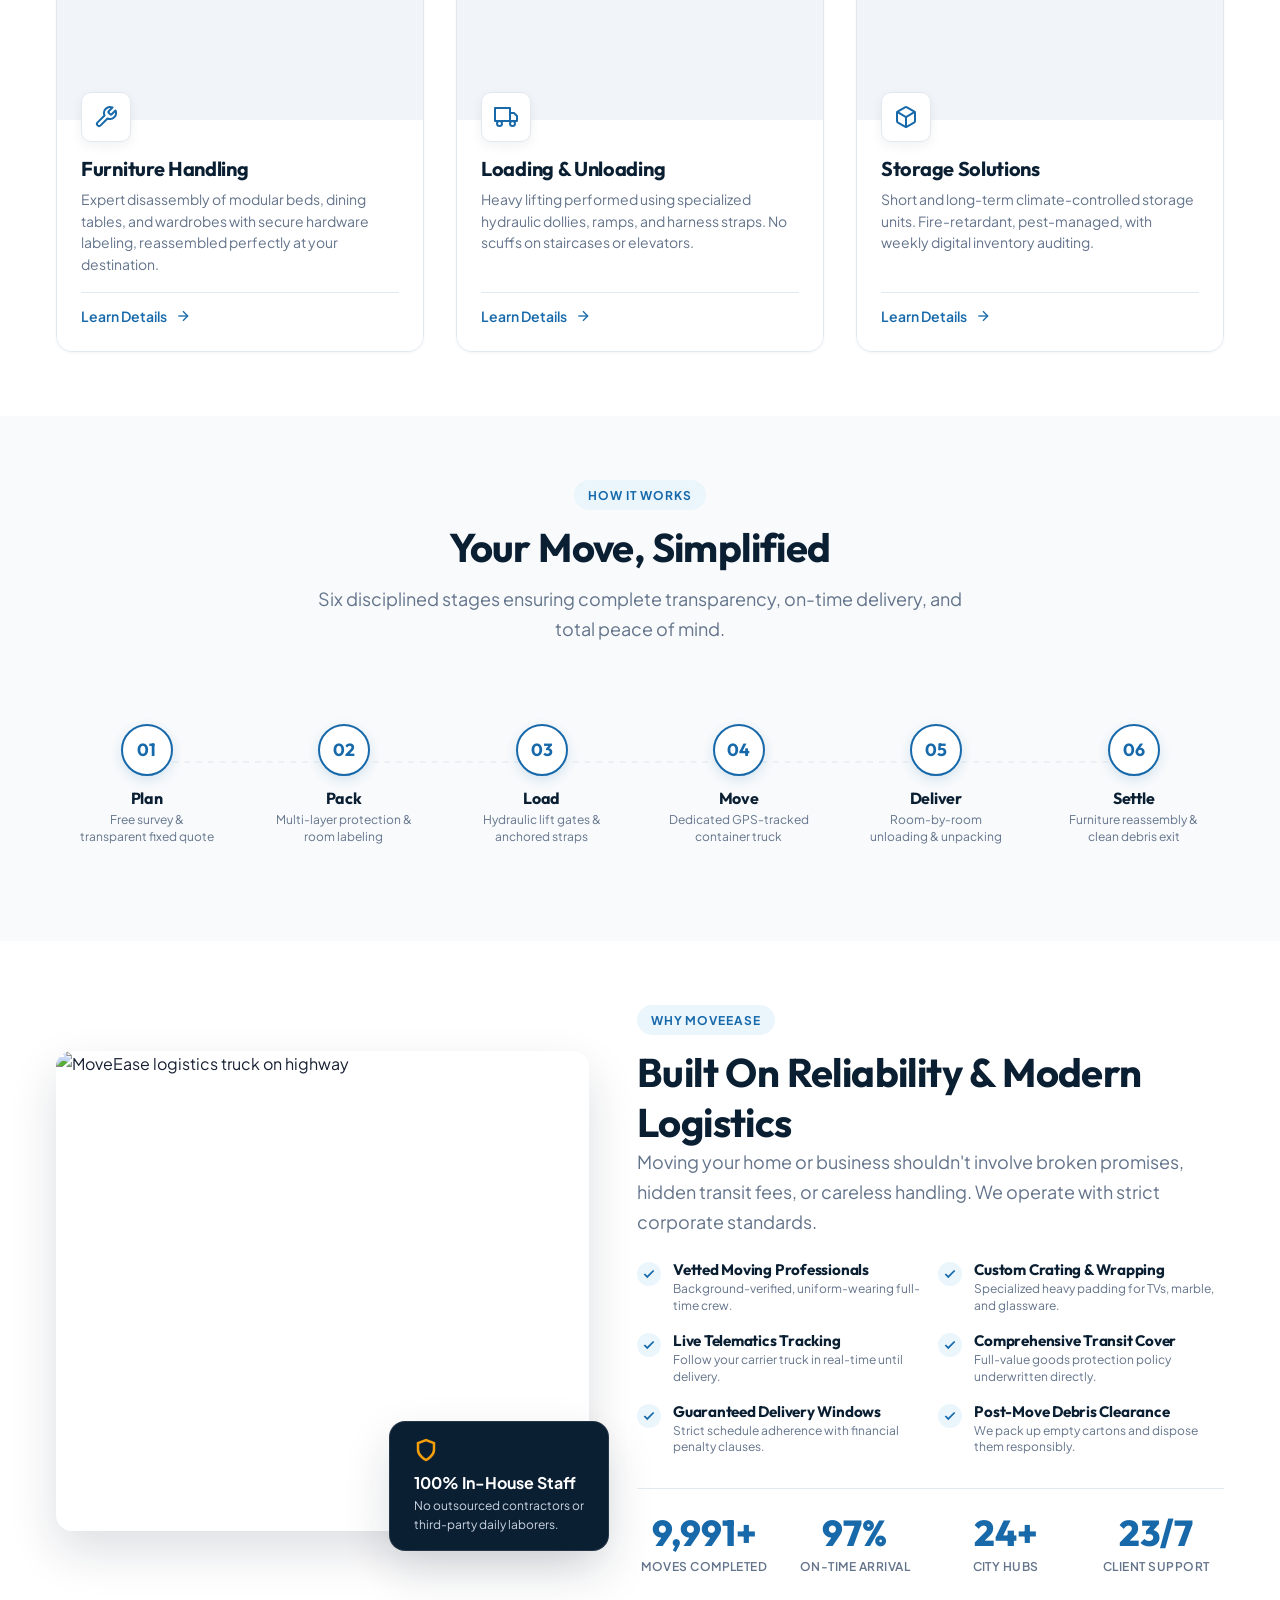
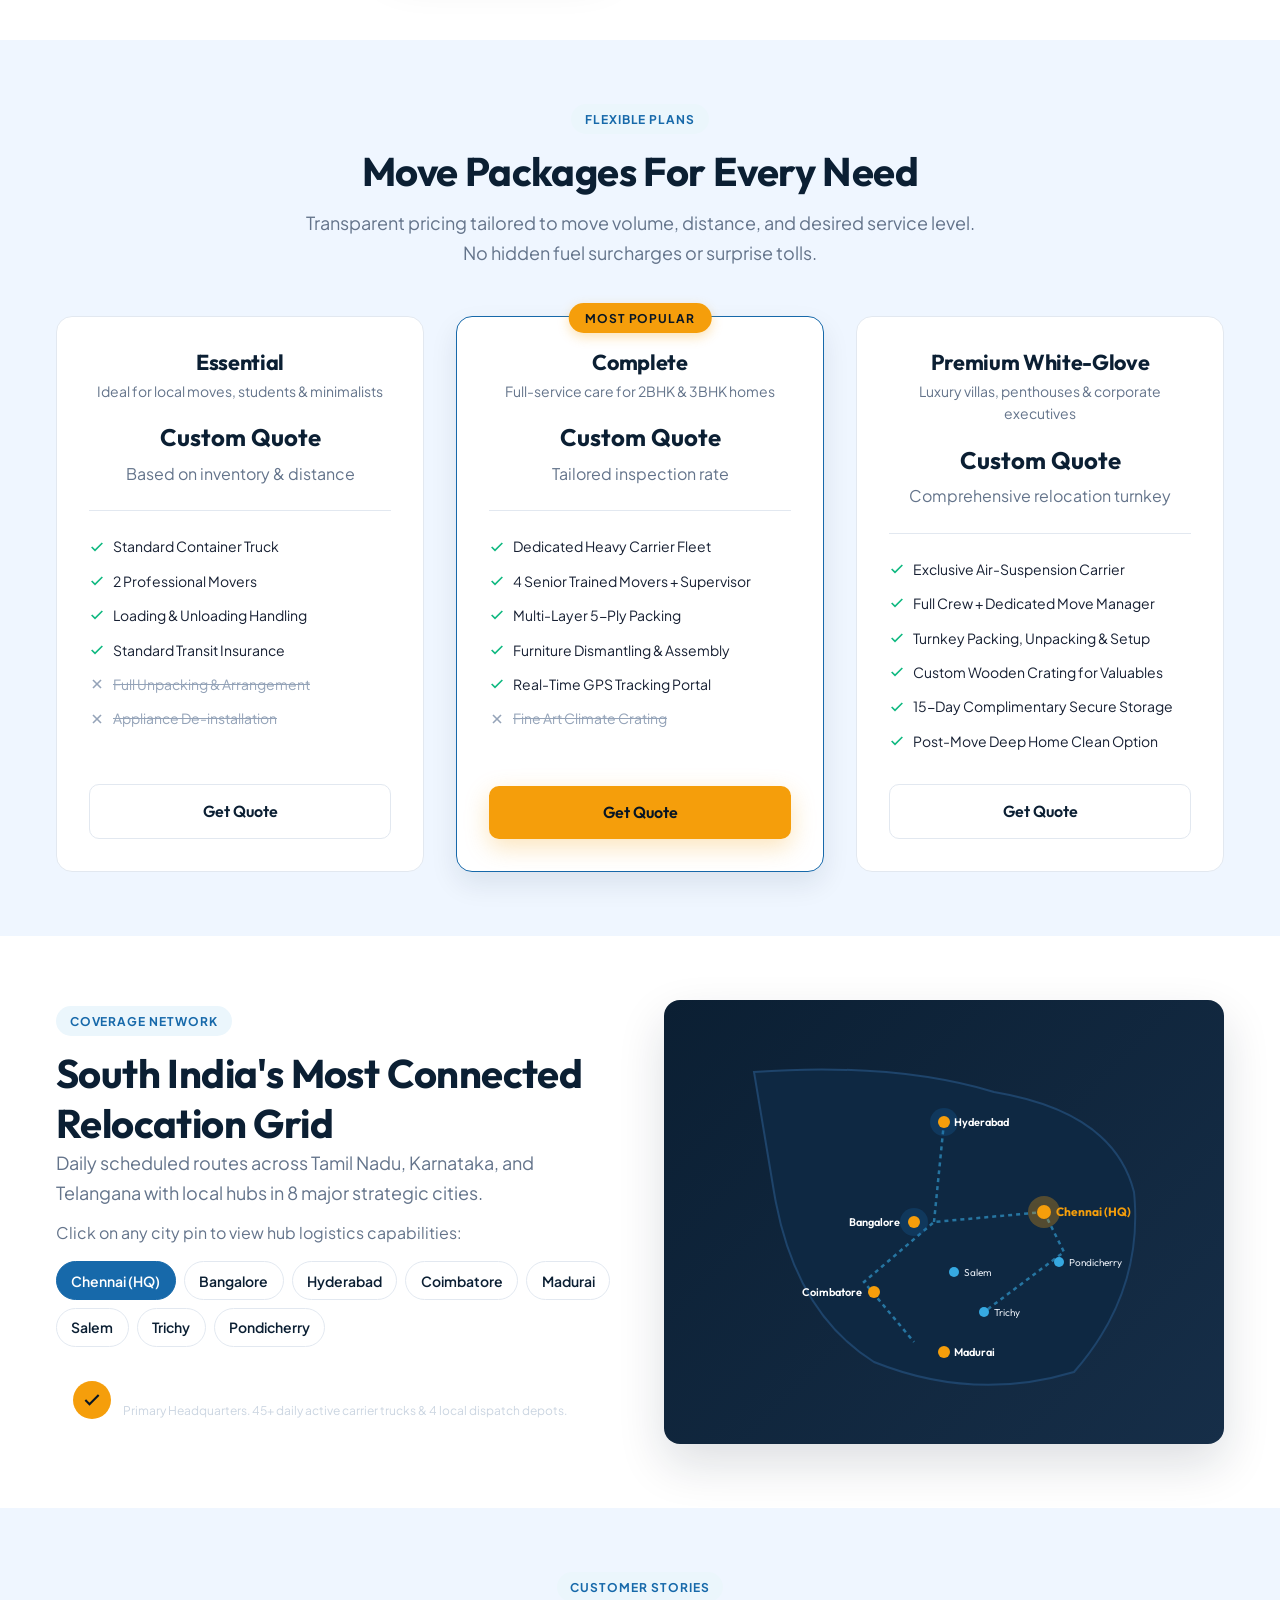
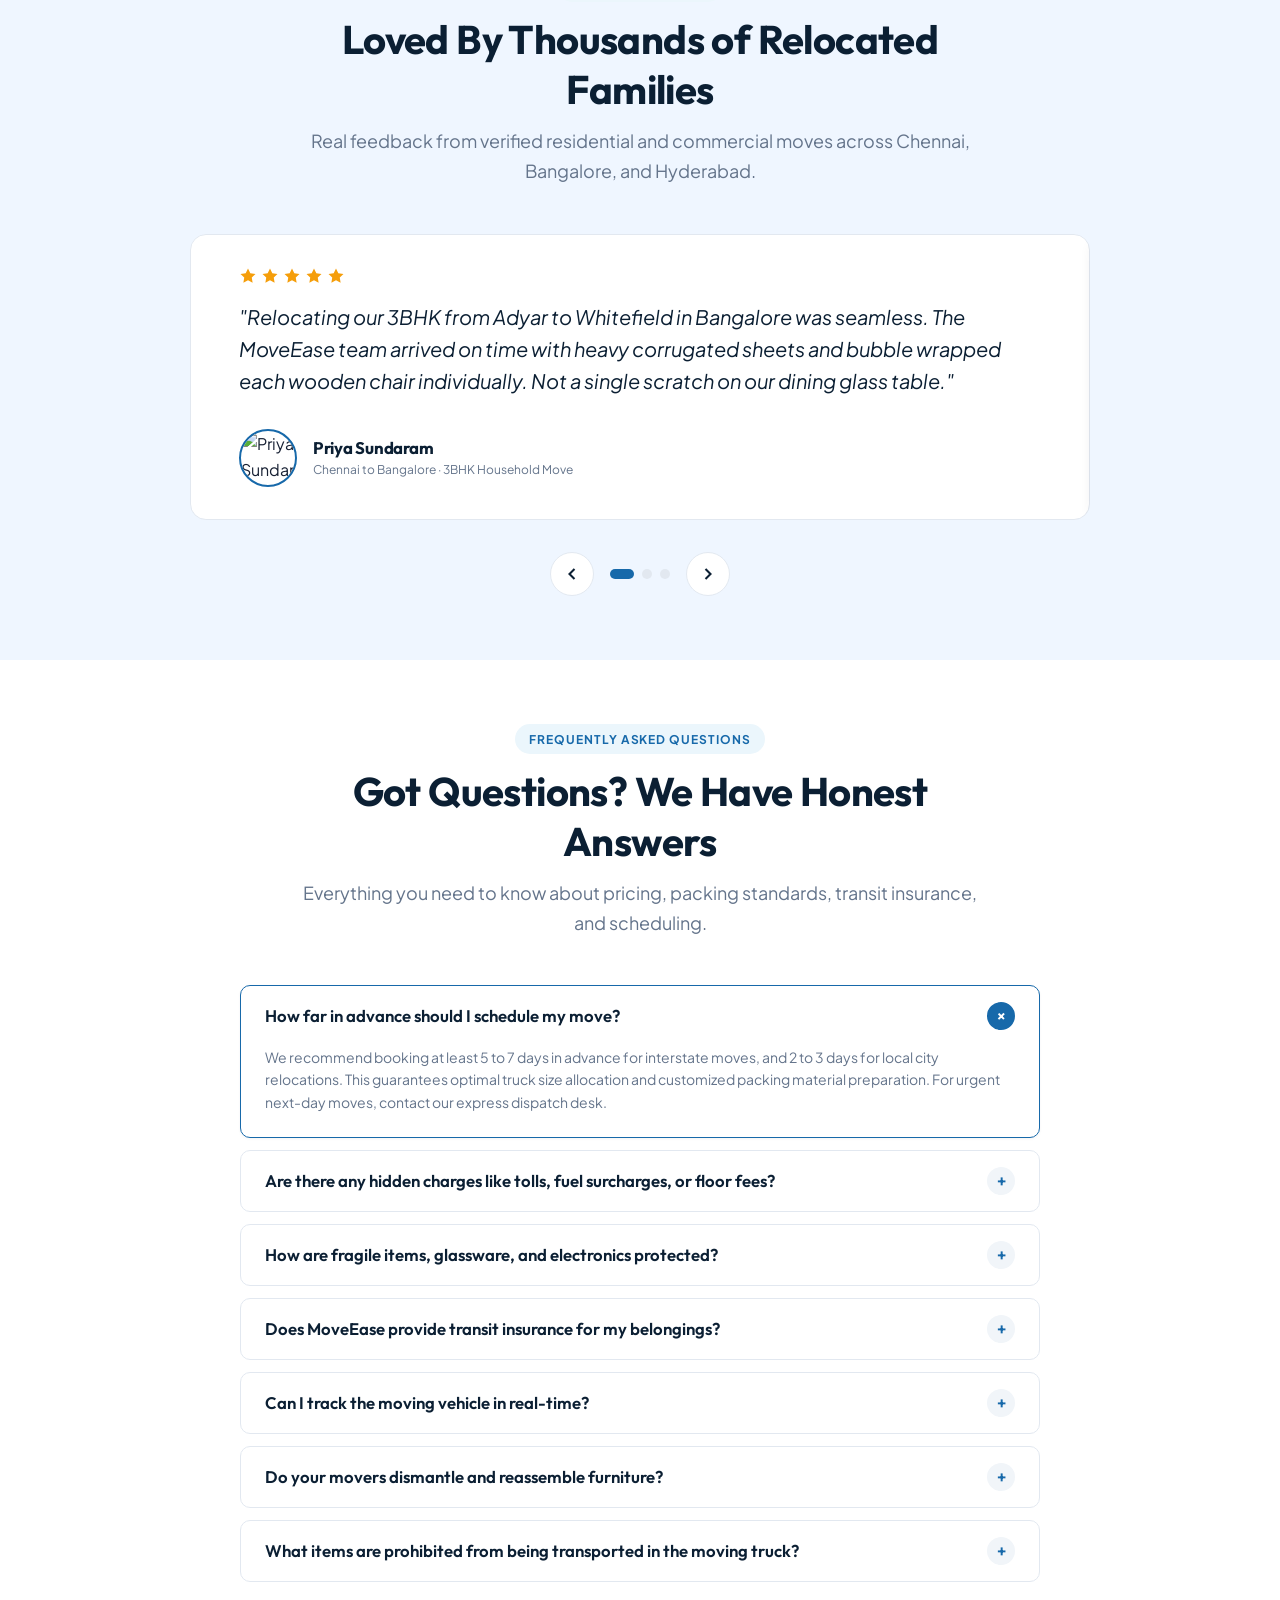
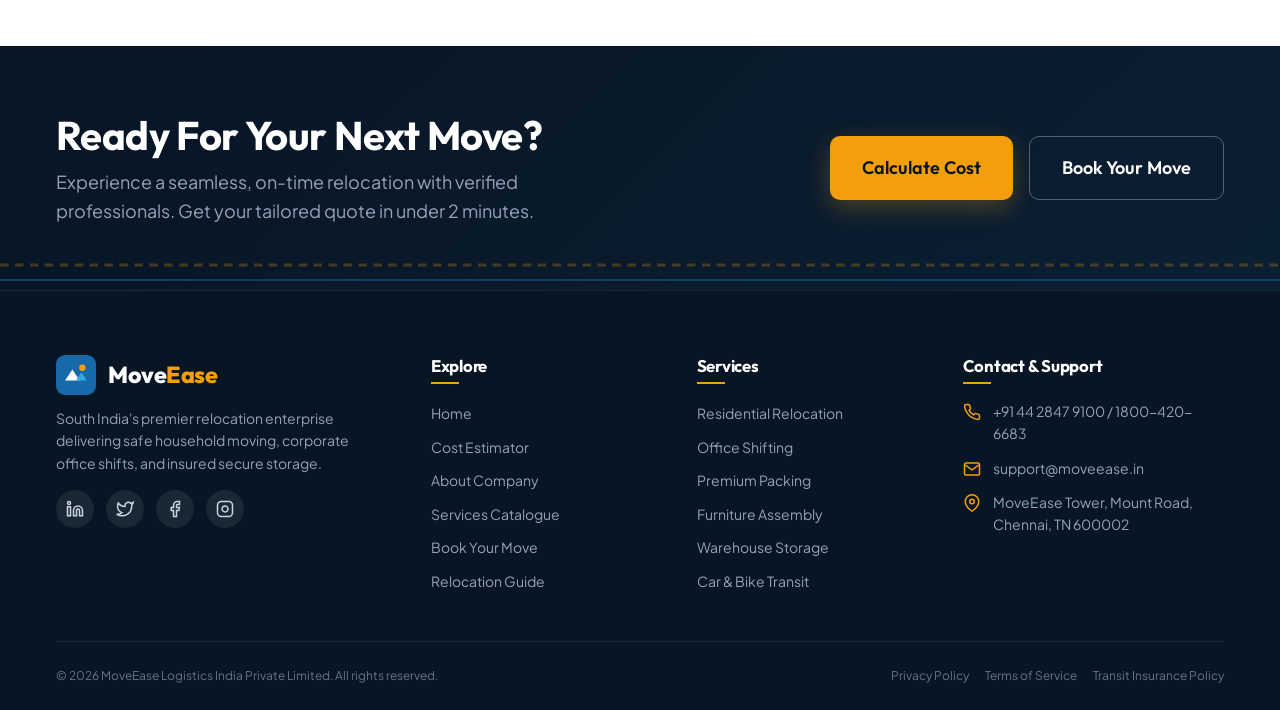
==== commit da2c3121: "small" ====
--- a/index.html
+++ b/index.html
@@ -180,7 +180,7 @@
             </p>
             <div class="hero-ctas">
               <a href="#quick-quote" class="btn btn-primary btn-lg">Get Free Quote</a>
-              <a href="services.html" class="btn btn-outline btn-lg">Explore Services</a>
+              <a href="services.html" class="btn btn-outline-white btn-lg">Explore Services</a>
             </div>
             <div class="hero-trust-badges">
               <div class="trust-item">
--- a/css/style.css
+++ b/css/style.css
@@ -793,7 +793,7 @@
   background-color: var(--color-navy);
   color: var(--color-text-white);
   padding-top: var(--space-7);
-  padding-bottom: var(--space-7);
+  padding-bottom: 120px;
   overflow: hidden;
 }
 
